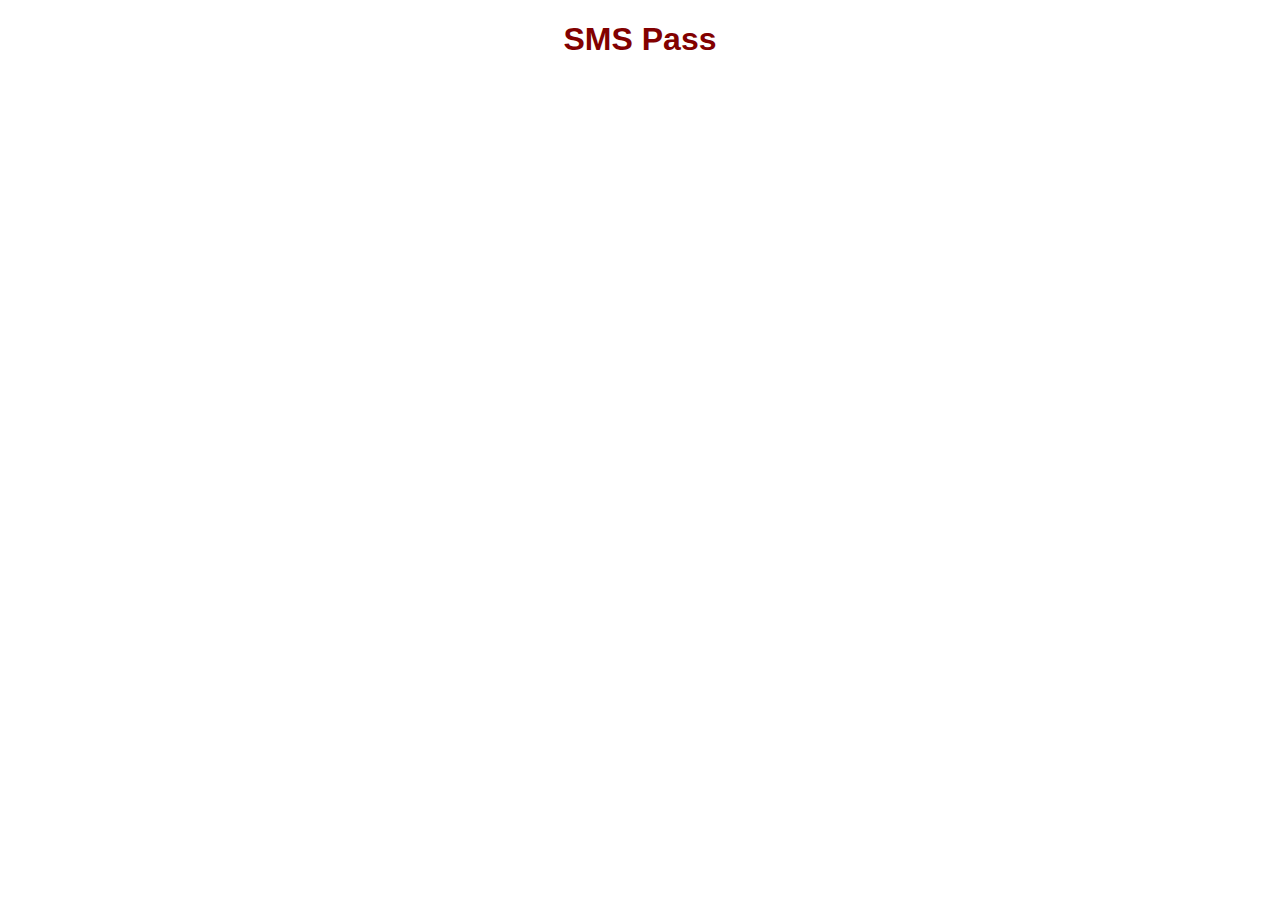
==== index.html @ 5fb03e9a "Add files via upload" ====
<!doctype html>

<html lang="ru">
	<head>
		<meta charset="utf-8">

			<title>SMS Pass</title>
			<meta name="description" content="SMS Pass">
				<meta name="author" content="ELBIUS">

					<style type="text/css">
					body {
					color: #820000;
					font-size:1em;
					font-family:sans-serif;
					text-align:justify;
					}
					
					.policy-date {
					text-align:right;
					font-style:italic;
					}
					
					h1 {
					font-size:2em;
					text-align:center;
					}
					
					p {
					text-indent:3em;					
					}
					
					ul {
					list-style-position:outside;
					padding-left:4em;
					list-style-type:square;
					margin-left:0em;
					margin-bottom:2em;
					border-width:1px;
					}
					
					li {
					margin-bottom:1em;
					}
					

					</style>

				</head>

				<body>
				
				<h1>SMS Pass</h1>
				</body>
			</html>
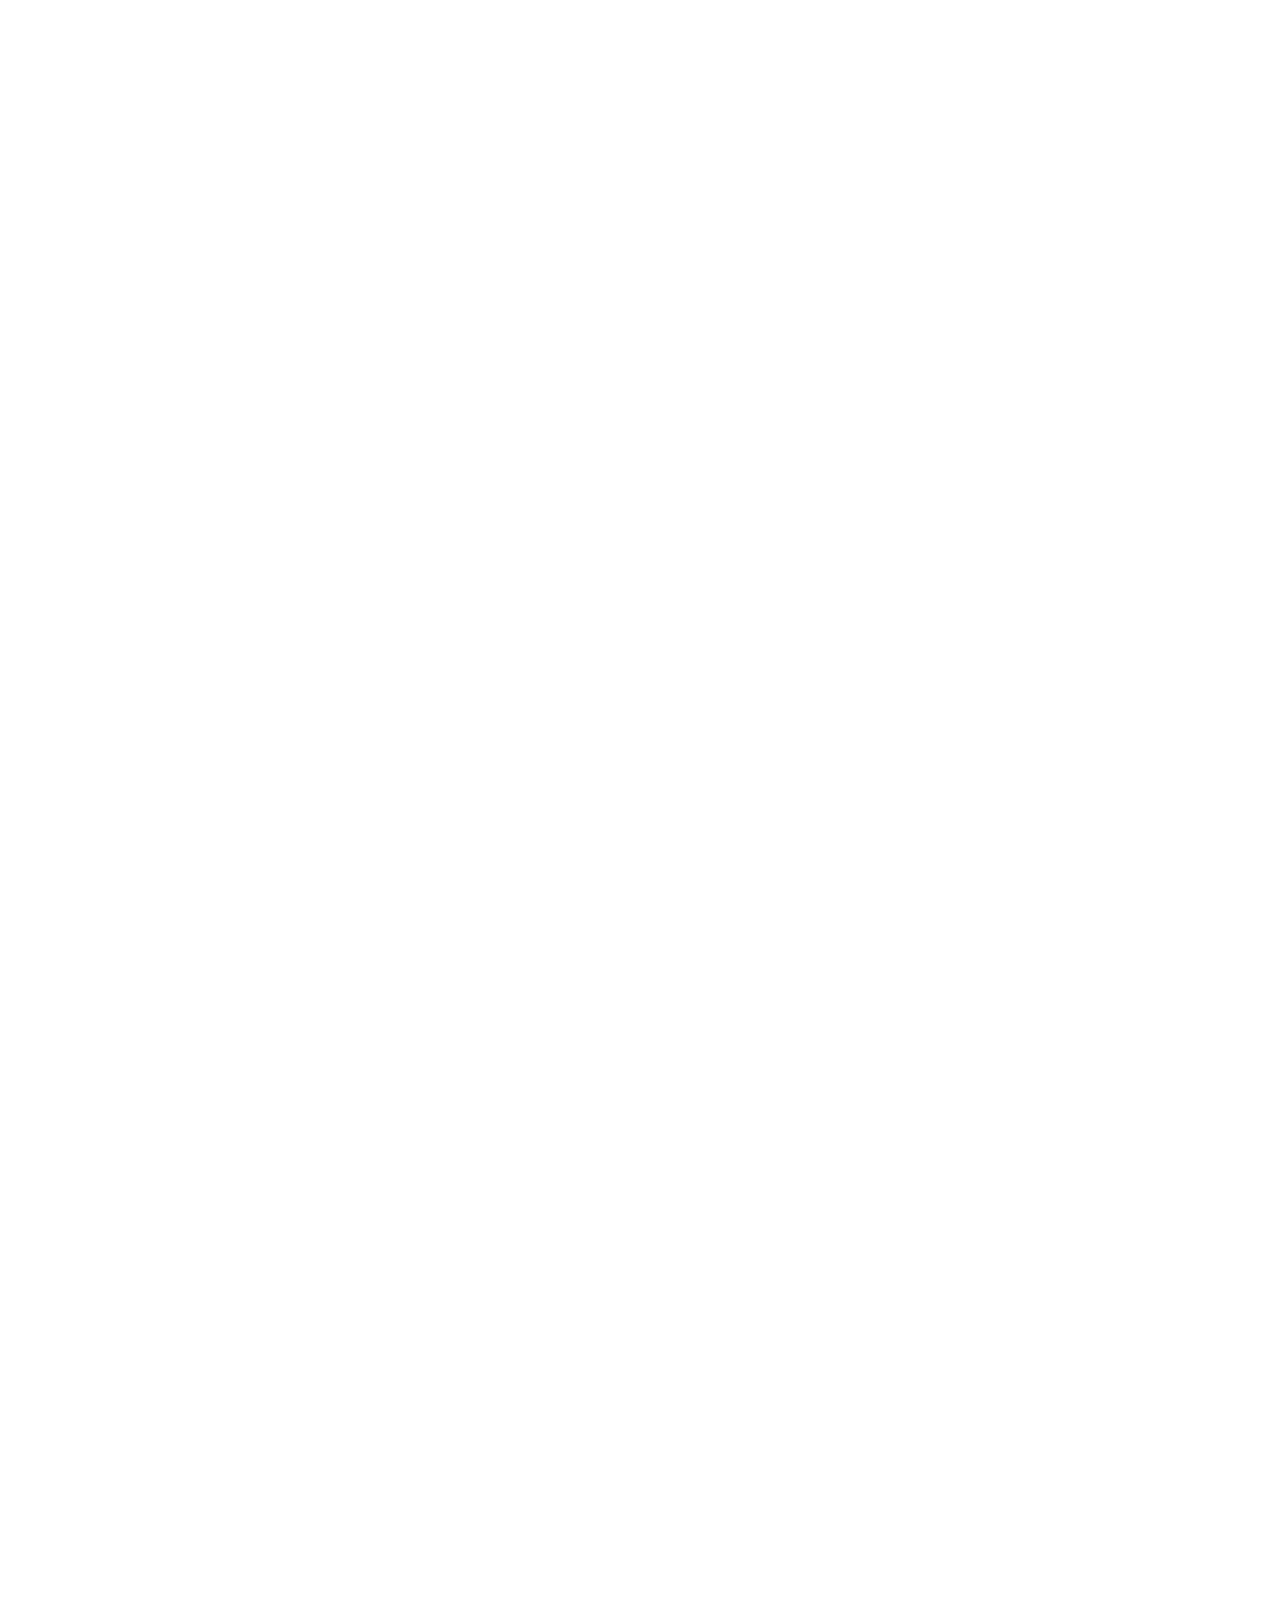
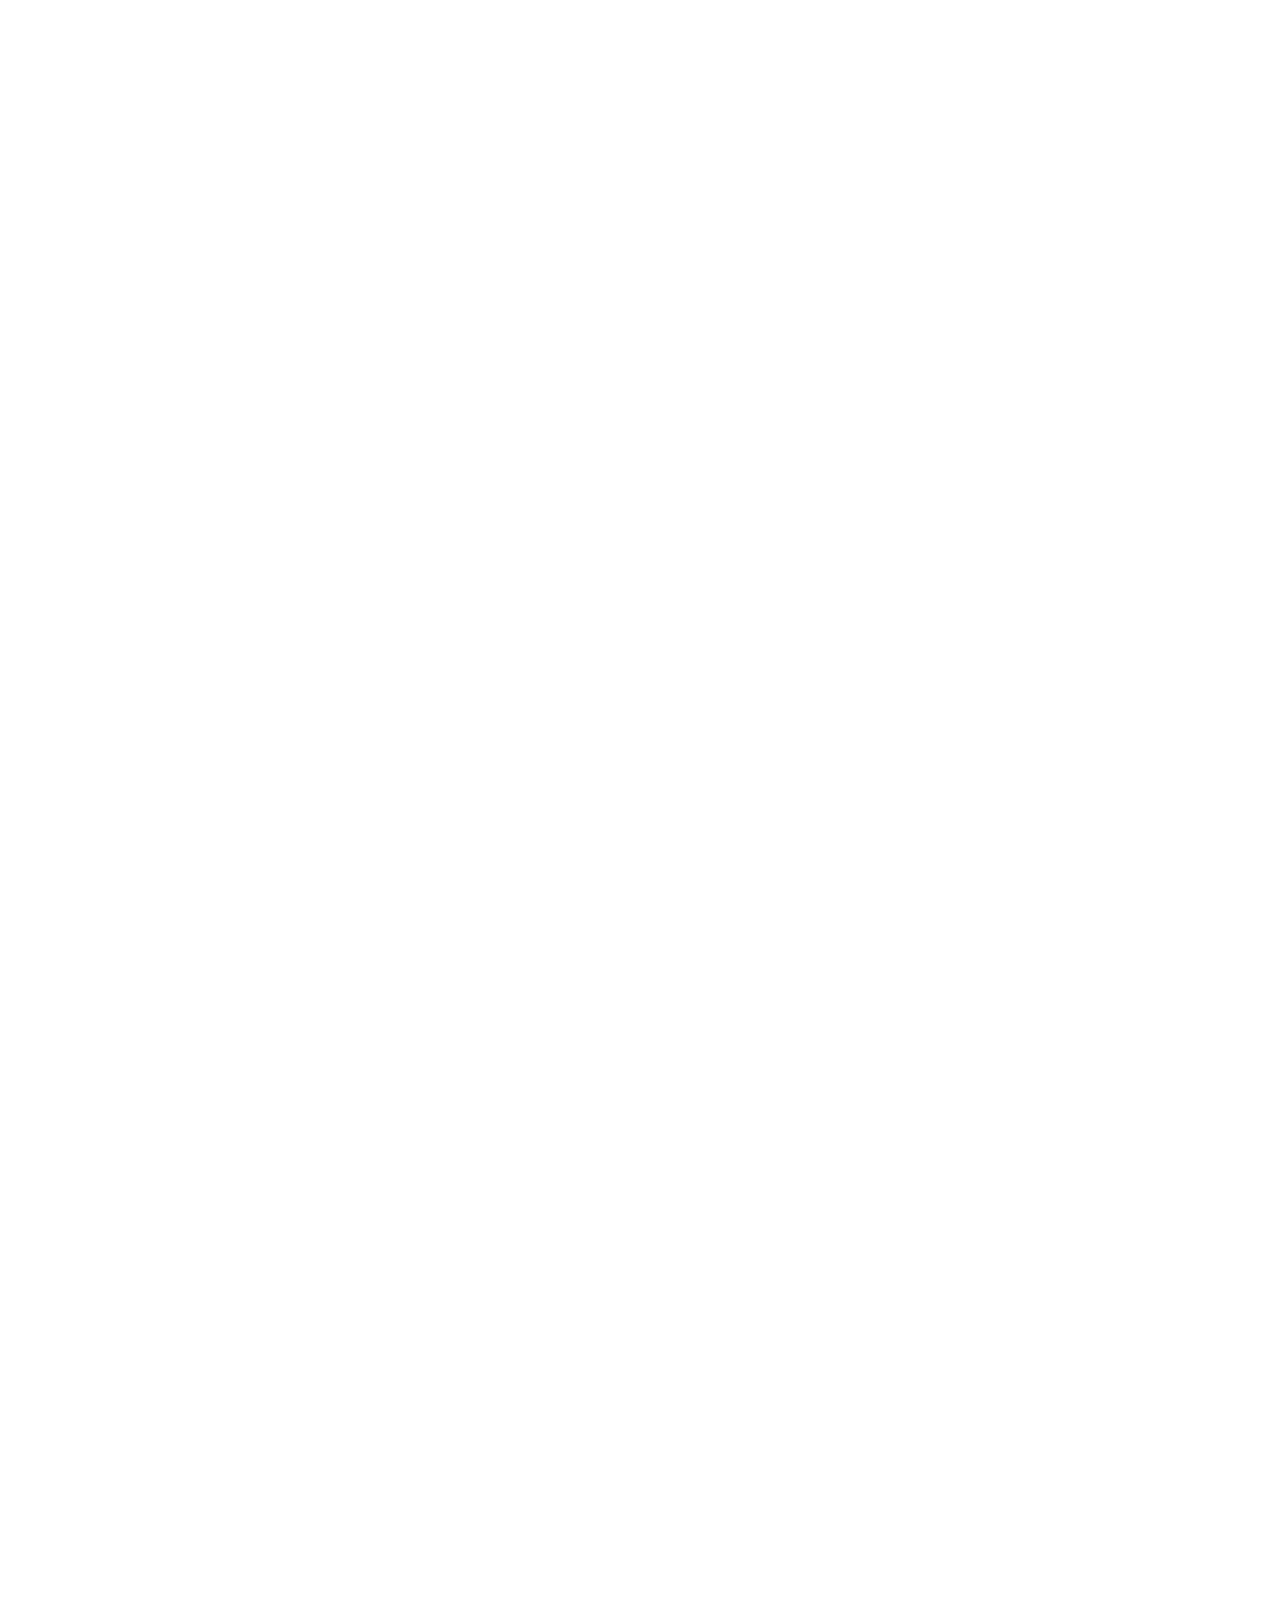
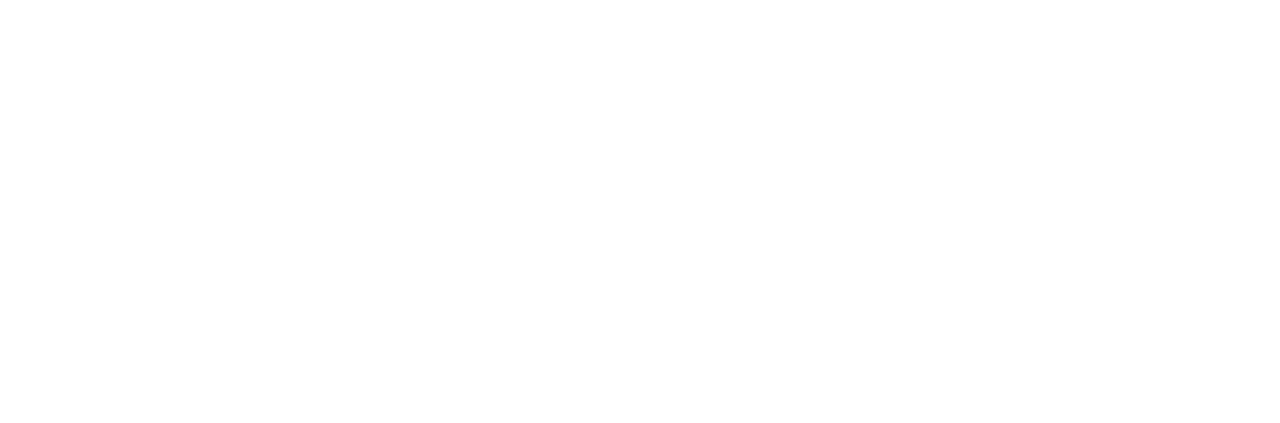
==== commit fa13b233: "Add files via upload" ====
--- a/index.html
+++ b/index.html
@@ -1,55 +1,7 @@
-<!doctype html>
-
-<html lang="ru">
-	<head>
-		<meta charset="utf-8">
-
-			<title>SMS Pass</title>
-			<meta name="description" content="SMS Pass">
-				<meta name="author" content="ELBIUS">
-
-					<style type="text/css">
-					body {
-					color: #820000;
-					font-size:1em;
-					font-family:sans-serif;
-					text-align:justify;
-					}
-					
-					.policy-date {
-					text-align:right;
-					font-style:italic;
-					}
-					
-					h1 {
-					font-size:2em;
-					text-align:center;
-					}
-					
-					p {
-					text-indent:3em;					
-					}
-					
-					ul {
-					list-style-position:outside;
-					padding-left:4em;
-					list-style-type:square;
-					margin-left:0em;
-					margin-bottom:2em;
-					border-width:1px;
-					}
-					
-					li {
-					margin-bottom:1em;
-					}
-					
-
-					</style>
-
-				</head>
-
-				<body>
-				
-				<h1>SMS Pass</h1>
-				</body>
-			</html>
+<!DOCTYPE html><html> <head><meta charset="utf-8" /><meta http-equiv="Content-Type" content="text/html; charset=utf-8" /><meta name="viewport" content="width=device-width, initial-scale=1.0" /> <!--metatextblock--><title>Цифровой пропуск по SMS</title><meta name="description" content="Приложение для оформления по SMS цифрового пропуска для перемещения по г. Москве" /><meta property="og:url" content="https://troikamos.ru/smspasshtml" /><meta property="og:title" content="Цифровой пропуск по SMS" /><meta property="og:description" content="Приложение для оформления по SMS цифрового пропуска для перемещения по г. Москве" /><meta property="og:type" content="website" /><meta property="og:image" content="images/tild3862-3234-4236-b065-306163306265__-__resize__504x__WebSite_Cover-compre.png" /> <link rel="canonical" href="https://troikamos.ru/smspasshtml"><!--/metatextblock--><meta property="fb:app_id" content="257953674358265" /><meta name="format-detection" content="telephone=no" /><meta http-equiv="x-dns-prefetch-control" content="on"><link rel="shortcut icon" href="images/tild3933-3966-4939-a534-353135316638__favicon.ico" type="image/x-icon" /><!-- Assets --><link rel="stylesheet" href="css/tilda-grid-3.0.min.css" type="text/css" media="all" /><link rel="stylesheet" href="css/tilda-blocks-2.12.css?t=1589666097" type="text/css" media="all" /><link rel="stylesheet" href="css/tilda-animation-1.0.min.css" type="text/css" media="all" /><link rel="stylesheet" href="css/tilda-slds-1.4.min.css" type="text/css" media="all" /><link rel="stylesheet" href="css/tilda-zoom-2.0.min.css" type="text/css" media="all" /><script src="js/jquery-1.10.2.min.js"></script><script src="js/tilda-scripts-2.8.min.js"></script><script src="js/tilda-blocks-2.7.js?t=1589666097"></script><script src="js/lazyload-1.3.min.js" charset="utf-8"></script><script src="js/tilda-animation-1.0.min.js" charset="utf-8"></script><script src="js/tilda-slds-1.4.min.js" charset="utf-8"></script><script src="js/hammer.min.js" charset="utf-8"></script><script src="js/tilda-zoom-2.0.min.js" charset="utf-8"></script><script type="text/javascript">window.dataLayer = window.dataLayer || [];</script><script type="text/javascript">if((/bot|google|yandex|baidu|bing|msn|duckduckbot|teoma|slurp|crawler|spider|robot|crawling|facebook/i.test(navigator.userAgent))===false && typeof(sessionStorage)!='undefined' && sessionStorage.getItem('visited')!=='y'){	var style=document.createElement('style');	style.type='text/css';	style.innerHTML='@media screen and (min-width: 980px) {.t-records {opacity: 0;}.t-records_animated {-webkit-transition: opacity ease-in-out .2s;-moz-transition: opacity ease-in-out .2s;-o-transition: opacity ease-in-out .2s;transition: opacity ease-in-out .2s;}.t-records.t-records_visible {opacity: 1;}}';	document.getElementsByTagName('head')[0].appendChild(style);	$(document).ready(function() { $('.t-records').addClass('t-records_animated'); setTimeout(function(){ $('.t-records').addClass('t-records_visible'); sessionStorage.setItem('visited','y'); },400);	});
+}</script></head><body class="t-body" style="margin:0;"><!--allrecords--><div id="allrecords" data-tilda-export="yes" class="t-records" data-hook="blocks-collection-content-node" data-tilda-project-id="1368020" data-tilda-page-id="11409507" data-tilda-page-alias="smspasshtml" data-tilda-formskey="cb2ba69f90b4422648097dfb57410d34" ><div id="rec192287788" class="r t-rec t-rec_pb_0" style="padding-bottom:0px; " data-animationappear="off" data-record-type="391" ><!-- T391 --><!-- cover --><div class="t-cover" id="recorddiv192287788" bgimgfield="img" style="height:100vh; background-image:url('images/tild3862-3234-4236-b065-306163306265__-__resize__20x__WebSite_Cover-compre.png');" ><div class="t-cover__carrier" id="coverCarry192287788" data-content-cover-id="192287788" data-content-cover-bg="images/tild3862-3234-4236-b065-306163306265__website_cover-compre.png" data-content-cover-height="100vh" data-content-cover-parallax="" style="height:100vh;background-attachment:scroll; "></div> <div class="t-cover__filter" style="height:100vh;background-image: -moz-linear-gradient(top, rgba(0,0,0,0.0), rgba(0,0,0,0.0));background-image: -webkit-linear-gradient(top, rgba(0,0,0,0.0), rgba(0,0,0,0.0));background-image: -o-linear-gradient(top, rgba(0,0,0,0.0), rgba(0,0,0,0.0));background-image: -ms-linear-gradient(top, rgba(0,0,0,0.0), rgba(0,0,0,0.0));background-image: linear-gradient(top, rgba(0,0,0,0.0), rgba(0,0,0,0.0));filter: progid:DXImageTransform.Microsoft.gradient(startColorStr='#fe000000', endColorstr='#fe000000');"></div><div class="t391"> <div class="t-container"> <div class="t391__firstcol t-col t-col_5 "> <div class="t-cover__wrapper t-valign_middle" style="height: 100vh;"> <div class="t391__textwrapper t-align_left" data-hook-content="covercontent"> <div class="t391__title t-title t-title_xs" style="color:#525252;font-size:62px;" field="title"><div style="color:#f5f5f6;" data-customstyle="yes">Цифровой&nbsp;пропуск по SMS<br /></div></div> <div class="t391__text t-descr t-descr_sm" style="color:#919191;font-size:22px;" field="text"><div style="color:#f5edeb;" data-customstyle="yes"><span style="font-weight: 400;">Приложение для оформление цифрового пропуска для передвижения по г. Москве с помощью SMS</span></div></div> <div class="t391__buttonwrapper"> <div class="t391__btn" style="margin-right: 10px;"> <a href="https://play.google.com/store/apps/details?id=ru.elbius.mospass" target="_blank"> <img class="t391__img" src="images/tild3433-6435-4363-a130-643134326561__google-play-badge_3.png" imgfield="img3" /> </a> </div> <div class="t391__btn"> <a href="https://clck.ru/NVpnL" target="_blank"> <img class="t391__img" src="images/tild3364-6362-4434-b431-633138663930__download_icon.svg" imgfield="img4" /> </a> </div> </div> </div> </div> </div> <div class="t391__secondcol t-col t-col_5 t-prefix_1"> <div class="t-cover__wrapper t-valign_middle" style="height: 100vh;"> </div> </div> </div></div> <!-- arrow --> <div class="t-cover__arrow"><div class="t-cover__arrow-wrapper t-cover__arrow-wrapper_animated"><div class="t-cover__arrow_mobile"><svg class="t-cover__arrow-svg" style="fill:#c9c9c9;" x="0px" y="0px" width="38.417px" height="18.592px" viewBox="0 0 38.417 18.592" style="enable-background:new 0 0 38.417 18.592;"><g><path d="M19.208,18.592c-0.241,0-0.483-0.087-0.673-0.261L0.327,1.74c-0.408-0.372-0.438-1.004-0.066-1.413c0.372-0.409,1.004-0.439,1.413-0.066L19.208,16.24L36.743,0.261c0.411-0.372,1.042-0.342,1.413,0.066c0.372,0.408,0.343,1.041-0.065,1.413L19.881,18.332C19.691,18.505,19.449,18.592,19.208,18.592z"/></g></svg></div></div></div> <!-- arrow --> </div> <script type="text/javascript">$(document).ready(function(){ t391_checkSize('192287788');
+});
+$(window).load(function(){ t391_checkSize('192287788');
+});
+$(window).resize(function() { t391_checkSize('192287788');
+});</script> </div><div id="rec192287789" class="r t-rec t-rec_pt_135 t-rec_pb_165" style="padding-top:135px;padding-bottom:165px;background-color:#f5f5f6; " data-record-type="255" data-bg-color="#f5f5f6"><!-- T225 --><div class="t225"> <div class="t-container t-align_center"> <div class="t-col t-col_8 t-prefix_2"> <div class="t225__descr t-descr t-descr_xxl" field="descr" style=""><div style="color:#878787;" data-customstyle="yes"><span style="font-weight: 500;"><span data-redactor-style="color: #a30000;" style="color: rgb(163, 0, 0);">«Цифровой пропуск по&nbsp;SMS»</span> </span><span style="color: rgb(221, 44, 0);">—&nbsp;приложение, которое позволяет сформировать и&nbsp;отправить SMS для оформления цифрового пропуска на&nbsp;перемещение по&nbsp;городу Москве.</span></div></div> </div> </div></div></div><div id="rec192287790" class="r t-rec t-rec_pt_150 t-rec_pb_150" style="padding-top:150px;padding-bottom:150px;background-color:#ff6434; " data-record-type="490" data-bg-color="#ff6434"><!-- t490 --><div class="t490"><div class="t-section__container t-container"><div class="t-col t-col_12"><div class="t-section__topwrapper t-align_center"><div class="t-section__title t-title t-title_xs" field="btitle"><div style="color:#a30000;" data-customstyle="yes">Преимущества</div></div><div class="t-section__descr t-descr t-descr_xl t-margin_auto" field="bdescr"><div style="color:#f5ebeb;" data-customstyle="yes"><span style="font-weight: 400;">Приложение «Цифровой пропуск по&nbsp;SMS» простое и&nbsp;удобное, вместе с&nbsp;тем позволяет облегчить жизнь пользователя при оформление цифрового пропуска с&nbsp;помощью SMS</span></div></div></div></div></div><div class="t-container"> <div class="t490__col t-col t-col_4 t-align_center t-item"> <img src="images/tild6139-6332-4334-a364-663964383235__noun_mobile_apps_211.svg" class="t490__img t-img" imgfield="li_img__1476968690512" /> <div class="t490__wrappercenter "> <div class="t-name t-name_xl" style="color:#a30000;" field="li_title__1476968690512">Бесплатное</div> <div class="t-descr t-descr_xs" style="color:#ffffff;" field="li_descr__1476968690512"><span style="font-weight: 400;">Приложение можно скачать бесплатно с Google Play или с этого сайта</span></div> </div> </div> <div class="t490__col t-col t-col_4 t-align_center t-item"> <img src="images/tild3938-6235-4531-a239-376430303165__noun_convenient_3202.svg" class="t490__img t-img" imgfield="li_img__1476968700508" /> <div class="t490__wrappercenter "> <div class="t-name t-name_xl" style="color:#a30000;" field="li_title__1476968700508">Удобное</div> <div class="t-descr t-descr_xs" style="color:#ffffff;" field="li_descr__1476968700508"><span style="font-weight: 400;">Не нужно запоминать формат SMS, которое нужно отправить на номер 7377. Приложение автоматические формирует и отправляет SMS на основе введенных Вами данных</span></div> </div> </div> <div class="t490__col t-col t-col_4 t-align_center t-item"> <img src="images/tild3132-6331-4661-a332-303362303563__noun_featured_294214.svg" class="t490__img t-img" imgfield="li_img__1476968722790" /> <div class="t490__wrappercenter "> <div class="t-name t-name_xl" style="color:#a30000;" field="li_title__1476968722790">Функциональное</div> <div class="t-descr t-descr_xs" style="color:#ffffff;" field="li_descr__1476968722790"><span style="font-weight: 400;">Полученный цифровой пропуск отображается в приложении в виде QR, что упрощает и повышает скорость проверки.</span></div> </div> </div> <div class="t-clear t490__separator" style=""></div> <div class="t490__col t-col t-col_4 t-align_center t-item"> <img src="images/tild6464-3866-4765-b463-613032323433__noun_History_2443811.svg" class="t490__img t-img" imgfield="li_img__1589662200839" /> <div class="t490__wrappercenter "> <div class="t-name t-name_xl" style="color:#a30000;" field="li_title__1589662200839">История пропусков</div> <div class="t-descr t-descr_xs" style="color:#ffffff;" field="li_descr__1589662200839"><span style="font-weight: 400;">Вы можете просматривать историю оформленных пропусков, копировать номер пропуска и отображать на экране смартфона QR-код пропуска.</span></div> </div> </div> <div class="t490__col t-col t-col_4 t-align_center t-item"> <img src="images/tild6261-6630-4938-a434-653233333531__noun_Check_3350386.svg" class="t490__img t-img" imgfield="li_img__1589662281501" /> <div class="t490__wrappercenter "> <div class="t-name t-name_xl" style="color:#a30000;" field="li_title__1589662281501">Проверка пропуска</div> <div class="t-descr t-descr_xs" style="color:#ffffff;" field="li_descr__1589662281501"><span style="font-weight: 400;">В соответствующем разделе приложения можно проверить, действителен ли пропуск</span></div> </div> </div> <div class="t490__col t-col t-col_4 t-align_center t-item"> <img src="images/tild3566-6436-4265-a131-353232316264__Troika_Icon.svg" class="t490__img t-img" imgfield="li_img__1589662106432" /> <div class="t490__wrappercenter "> <div class="t-name t-name_xl" style="color:#a30000;" field="li_title__1589662106432">Пополнение «Тройки»</div> <div class="t-descr t-descr_xs" style="color:#ffffff;" field="li_descr__1589662106432"><span style="font-weight: 400;">Прямо в&nbsp;приложении можно пополнить карту «Тройка» (если Ваш смартфон поддерживает NFC)</span></div> </div> </div></div></div></div><div id="rec192287792" class="r t-rec t-rec_pt_120 t-rec_pb_0" style="padding-top:120px;padding-bottom:0px;background-color:#a30000; " data-animationappear="off" data-record-type="43" data-bg-color="#a30000"><!-- T030 --><div class="t030"> <div class="t-container t-align_center"> <div class="t-col t-col_10 t-prefix_1"> <div class="t030__title t-title t-title_xxs" field="title" style=""><div style="font-size:30px;color:#d2d2d2;" data-customstyle="yes"> Скачайте прямо сейчас</div></div> <div class="t030__descr t-descr t-descr_md" field="descr" style=""><div style="color:#d2d2d2;" data-customstyle="yes"> Приложение бесплатно и доступно для Android-устройств из магазина приложений Google Play</div></div> </div> </div></div></div><div id="rec192287793" class="r t-rec t-rec_pt_60 t-rec_pb_120" style="padding-top:60px;padding-bottom:120px;background-color:#a30000; " data-animationappear="off" data-record-type="3" data-bg-color="#a30000"><!-- T107 --><div class="t107"> <div class="t-align_center" itemscope itemtype="http://schema.org/ImageObject"><meta itemprop="image" content="images/tild3736-3533-4162-b766-336331323133__google-play-badge_3.png"> <a href="https://itunes.apple.com/app/rni-films/id1017098672?ls=1&amp;mt=8" target=""><img src="images/tild3736-3533-4162-b766-336331323133__-__empty__google-play-badge_3.png" data-original="images/tild3736-3533-4162-b766-336331323133__google-play-badge_3.png" class="t107__widthauto t-img" imgfield="img" /></a> </div> </div></div><div id="rec192302377" class="r t-rec t-rec_pt_0 t-rec_pb_60" style="padding-top:0px;padding-bottom:60px;background-color:#850000; " data-animationappear="off" data-record-type="457" data-bg-color="#850000"><!-- T457 --><div class="t457"><div class="t-container"> <div class="t-col t-col_12"> <ul class="t457__ul"> </ul></div> <div class="t-col t-col_12"> <div class="t457__copyright" field="text" style="color: #ffffff;"><a href="https://smspass.elbius.ru/terms-of-use.html" style="">Правила использования</a>&nbsp;&nbsp;<span class="redactor-invisible-space">&nbsp;<span class="redactor-invisible-space">&nbsp;</span></span> <a href="http://smspass.elbius.ru/privacy-policy.html" style="">Политика конфиденциальности</a><br />&nbsp;<br />©&nbsp;2020 ООО&nbsp;«ЭЛБИУС»<br /></div></div> </div></div></div></div><!--/allrecords--><!-- Stat --> <script type="text/javascript">if (! window.mainTracker) { window.mainTracker = 'tilda'; }	(function (d, w, k, o, g) { var n=d.getElementsByTagName(o)[0],s=d.createElement(o),f=function(){n.parentNode.insertBefore(s,n);}; s.type = "text/javascript"; s.async = true; s.key = k; s.id = "tildastatscript"; s.src=g; if (w.opera=="[object Opera]") {d.addEventListener("DOMContentLoaded", f, false);} else { f(); } })(document, window, '0365436877baeb9e29acf233aeea5cf9','script','https://stat.tildacdn.com/js/tildastat-0.2.min.js');</script> </body></html>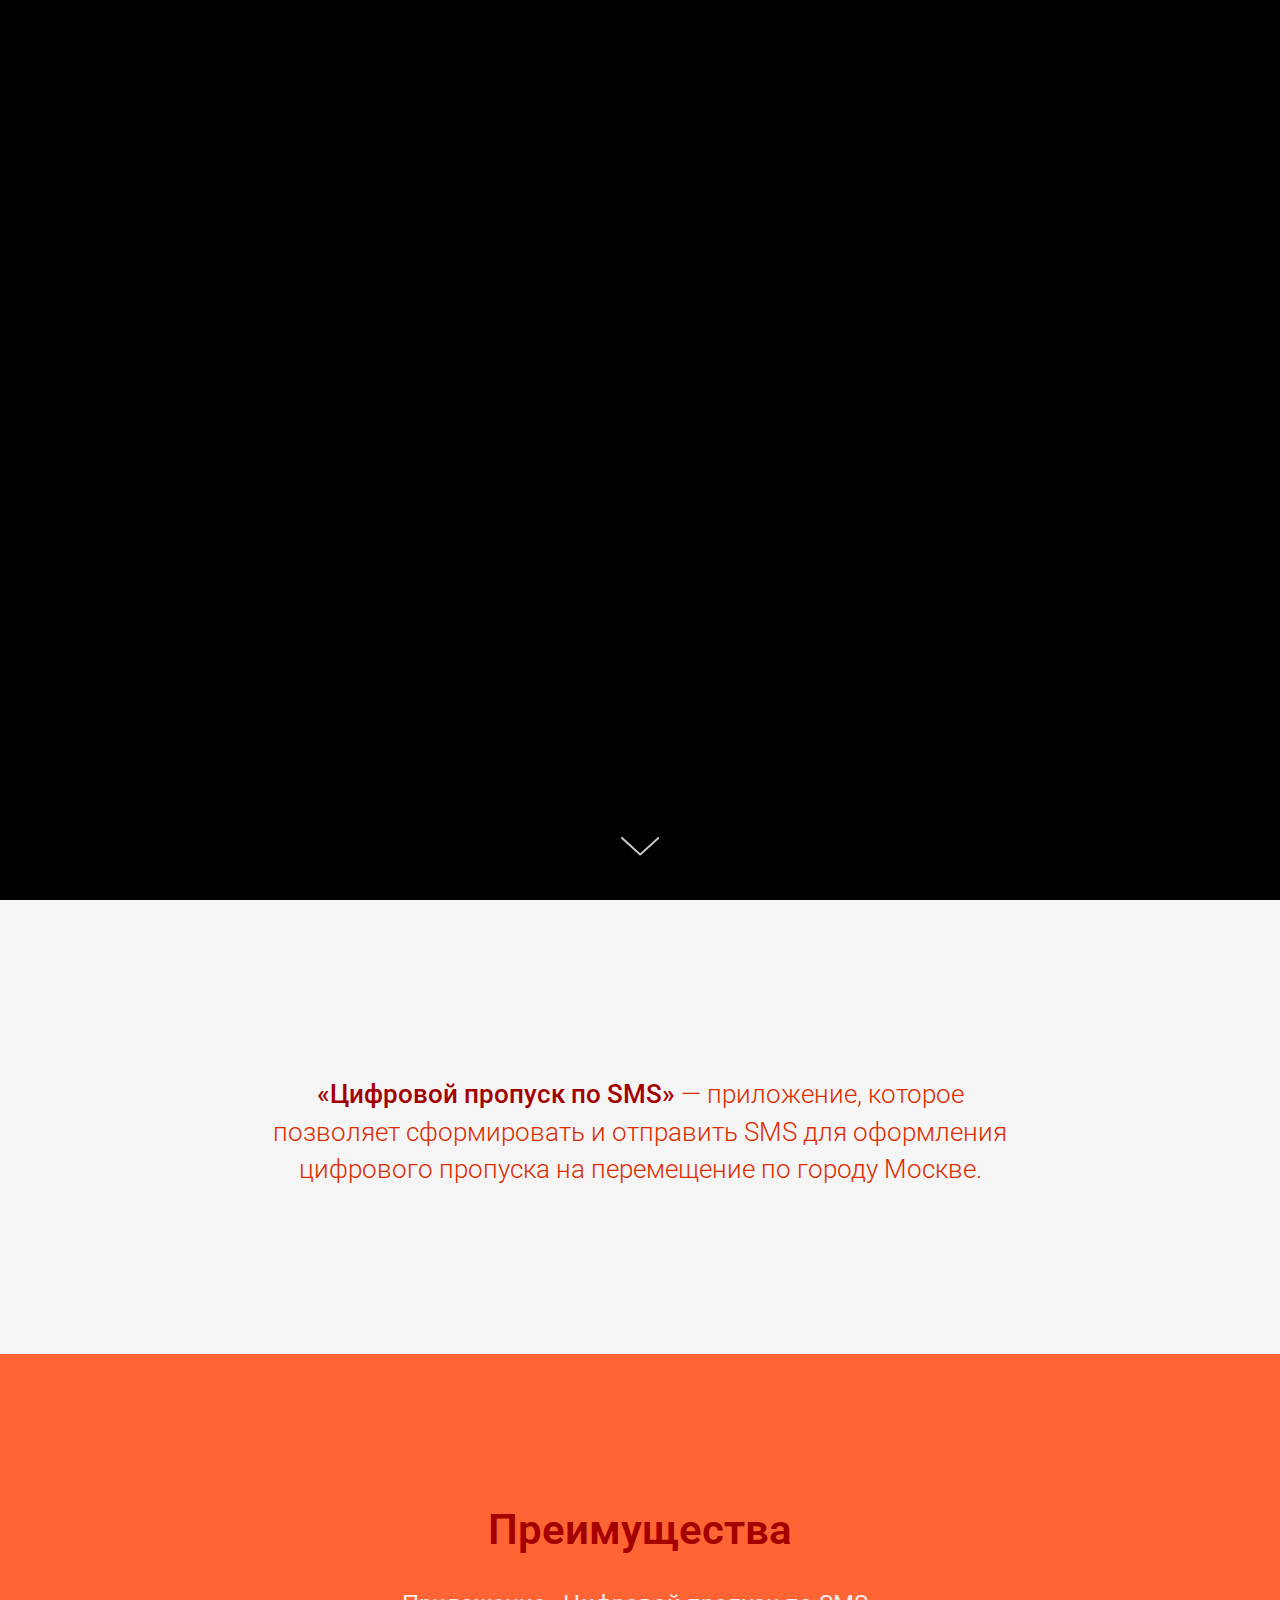
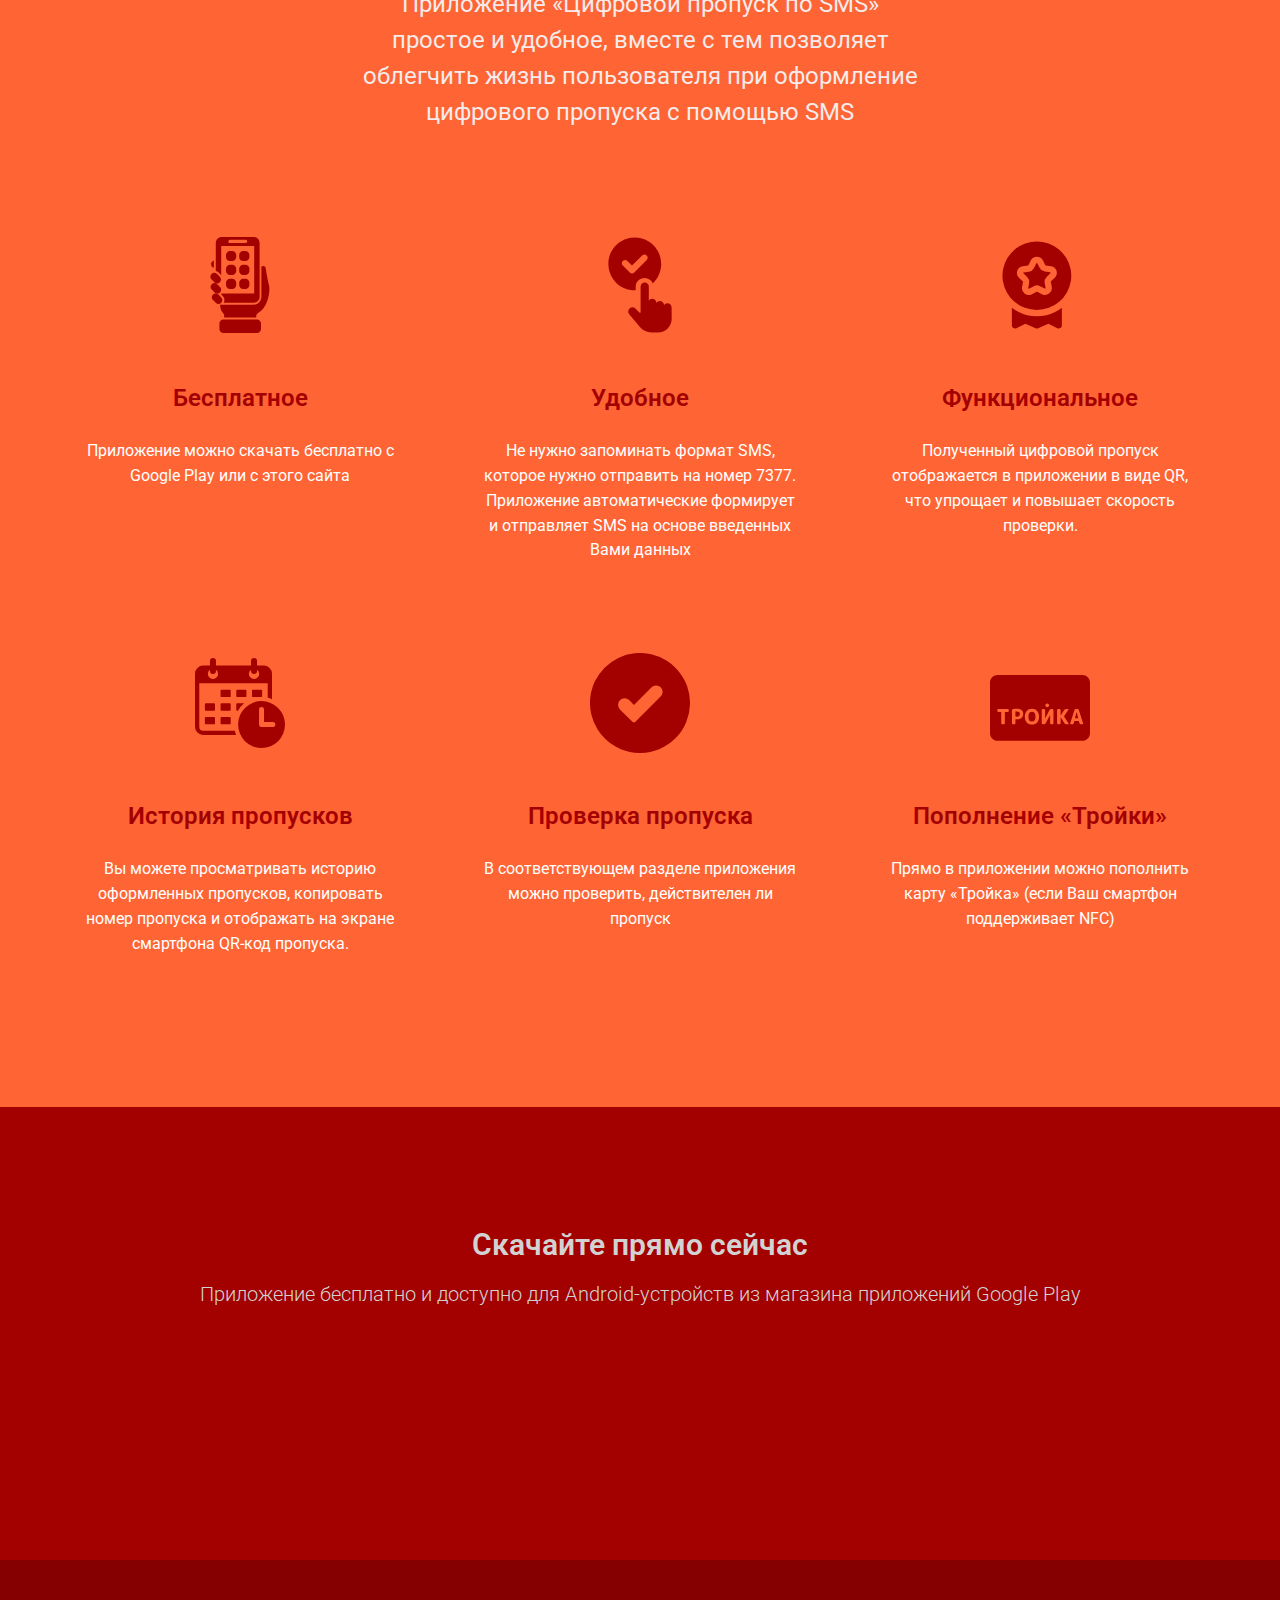
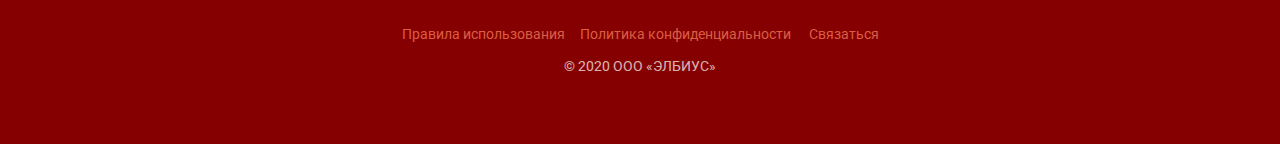
==== commit 52f46102: "Add files via upload" ====
--- a/index.html
+++ b/index.html
@@ -1,7 +1,7 @@
-<!DOCTYPE html><html> <head><meta charset="utf-8" /><meta http-equiv="Content-Type" content="text/html; charset=utf-8" /><meta name="viewport" content="width=device-width, initial-scale=1.0" /> <!--metatextblock--><title>Цифровой пропуск по SMS</title><meta name="description" content="Приложение для оформления по SMS цифрового пропуска для перемещения по г. Москве" /><meta property="og:url" content="https://troikamos.ru/smspasshtml" /><meta property="og:title" content="Цифровой пропуск по SMS" /><meta property="og:description" content="Приложение для оформления по SMS цифрового пропуска для перемещения по г. Москве" /><meta property="og:type" content="website" /><meta property="og:image" content="images/tild3862-3234-4236-b065-306163306265__-__resize__504x__WebSite_Cover-compre.png" /> <link rel="canonical" href="https://troikamos.ru/smspasshtml"><!--/metatextblock--><meta property="fb:app_id" content="257953674358265" /><meta name="format-detection" content="telephone=no" /><meta http-equiv="x-dns-prefetch-control" content="on"><link rel="shortcut icon" href="images/tild3933-3966-4939-a534-353135316638__favicon.ico" type="image/x-icon" /><!-- Assets --><link rel="stylesheet" href="css/tilda-grid-3.0.min.css" type="text/css" media="all" /><link rel="stylesheet" href="css/tilda-blocks-2.12.css?t=1589666097" type="text/css" media="all" /><link rel="stylesheet" href="css/tilda-animation-1.0.min.css" type="text/css" media="all" /><link rel="stylesheet" href="css/tilda-slds-1.4.min.css" type="text/css" media="all" /><link rel="stylesheet" href="css/tilda-zoom-2.0.min.css" type="text/css" media="all" /><script src="js/jquery-1.10.2.min.js"></script><script src="js/tilda-scripts-2.8.min.js"></script><script src="js/tilda-blocks-2.7.js?t=1589666097"></script><script src="js/lazyload-1.3.min.js" charset="utf-8"></script><script src="js/tilda-animation-1.0.min.js" charset="utf-8"></script><script src="js/tilda-slds-1.4.min.js" charset="utf-8"></script><script src="js/hammer.min.js" charset="utf-8"></script><script src="js/tilda-zoom-2.0.min.js" charset="utf-8"></script><script type="text/javascript">window.dataLayer = window.dataLayer || [];</script><script type="text/javascript">if((/bot|google|yandex|baidu|bing|msn|duckduckbot|teoma|slurp|crawler|spider|robot|crawling|facebook/i.test(navigator.userAgent))===false && typeof(sessionStorage)!='undefined' && sessionStorage.getItem('visited')!=='y'){	var style=document.createElement('style');	style.type='text/css';	style.innerHTML='@media screen and (min-width: 980px) {.t-records {opacity: 0;}.t-records_animated {-webkit-transition: opacity ease-in-out .2s;-moz-transition: opacity ease-in-out .2s;-o-transition: opacity ease-in-out .2s;transition: opacity ease-in-out .2s;}.t-records.t-records_visible {opacity: 1;}}';	document.getElementsByTagName('head')[0].appendChild(style);	$(document).ready(function() { $('.t-records').addClass('t-records_animated'); setTimeout(function(){ $('.t-records').addClass('t-records_visible'); sessionStorage.setItem('visited','y'); },400);	});
-}</script></head><body class="t-body" style="margin:0;"><!--allrecords--><div id="allrecords" data-tilda-export="yes" class="t-records" data-hook="blocks-collection-content-node" data-tilda-project-id="1368020" data-tilda-page-id="11409507" data-tilda-page-alias="smspasshtml" data-tilda-formskey="cb2ba69f90b4422648097dfb57410d34" ><div id="rec192287788" class="r t-rec t-rec_pb_0" style="padding-bottom:0px; " data-animationappear="off" data-record-type="391" ><!-- T391 --><!-- cover --><div class="t-cover" id="recorddiv192287788" bgimgfield="img" style="height:100vh; background-image:url('images/tild3862-3234-4236-b065-306163306265__-__resize__20x__WebSite_Cover-compre.png');" ><div class="t-cover__carrier" id="coverCarry192287788" data-content-cover-id="192287788" data-content-cover-bg="images/tild3862-3234-4236-b065-306163306265__website_cover-compre.png" data-content-cover-height="100vh" data-content-cover-parallax="" style="height:100vh;background-attachment:scroll; "></div> <div class="t-cover__filter" style="height:100vh;background-image: -moz-linear-gradient(top, rgba(0,0,0,0.0), rgba(0,0,0,0.0));background-image: -webkit-linear-gradient(top, rgba(0,0,0,0.0), rgba(0,0,0,0.0));background-image: -o-linear-gradient(top, rgba(0,0,0,0.0), rgba(0,0,0,0.0));background-image: -ms-linear-gradient(top, rgba(0,0,0,0.0), rgba(0,0,0,0.0));background-image: linear-gradient(top, rgba(0,0,0,0.0), rgba(0,0,0,0.0));filter: progid:DXImageTransform.Microsoft.gradient(startColorStr='#fe000000', endColorstr='#fe000000');"></div><div class="t391"> <div class="t-container"> <div class="t391__firstcol t-col t-col_5 "> <div class="t-cover__wrapper t-valign_middle" style="height: 100vh;"> <div class="t391__textwrapper t-align_left" data-hook-content="covercontent"> <div class="t391__title t-title t-title_xs" style="color:#525252;font-size:62px;" field="title"><div style="color:#f5f5f6;" data-customstyle="yes">Цифровой&nbsp;пропуск по SMS<br /></div></div> <div class="t391__text t-descr t-descr_sm" style="color:#919191;font-size:22px;" field="text"><div style="color:#f5edeb;" data-customstyle="yes"><span style="font-weight: 400;">Приложение для оформление цифрового пропуска для передвижения по г. Москве с помощью SMS</span></div></div> <div class="t391__buttonwrapper"> <div class="t391__btn" style="margin-right: 10px;"> <a href="https://play.google.com/store/apps/details?id=ru.elbius.mospass" target="_blank"> <img class="t391__img" src="images/tild3433-6435-4363-a130-643134326561__google-play-badge_3.png" imgfield="img3" /> </a> </div> <div class="t391__btn"> <a href="https://clck.ru/NVpnL" target="_blank"> <img class="t391__img" src="images/tild3364-6362-4434-b431-633138663930__download_icon.svg" imgfield="img4" /> </a> </div> </div> </div> </div> </div> <div class="t391__secondcol t-col t-col_5 t-prefix_1"> <div class="t-cover__wrapper t-valign_middle" style="height: 100vh;"> </div> </div> </div></div> <!-- arrow --> <div class="t-cover__arrow"><div class="t-cover__arrow-wrapper t-cover__arrow-wrapper_animated"><div class="t-cover__arrow_mobile"><svg class="t-cover__arrow-svg" style="fill:#c9c9c9;" x="0px" y="0px" width="38.417px" height="18.592px" viewBox="0 0 38.417 18.592" style="enable-background:new 0 0 38.417 18.592;"><g><path d="M19.208,18.592c-0.241,0-0.483-0.087-0.673-0.261L0.327,1.74c-0.408-0.372-0.438-1.004-0.066-1.413c0.372-0.409,1.004-0.439,1.413-0.066L19.208,16.24L36.743,0.261c0.411-0.372,1.042-0.342,1.413,0.066c0.372,0.408,0.343,1.041-0.065,1.413L19.881,18.332C19.691,18.505,19.449,18.592,19.208,18.592z"/></g></svg></div></div></div> <!-- arrow --> </div> <script type="text/javascript">$(document).ready(function(){ t391_checkSize('192287788');
+<!DOCTYPE html><html> <head><meta charset="utf-8" /><meta http-equiv="Content-Type" content="text/html; charset=utf-8" /><meta name="viewport" content="width=device-width, initial-scale=1.0" /> <!--metatextblock--><title>Цифровой пропуск по SMS</title><meta name="description" content="Приложение для оформления по SMS цифрового пропуска для перемещения по г. Москве" /><meta property="og:url" content="https://troikamos.ru/smspasshtml" /><meta property="og:title" content="Цифровой пропуск по SMS" /><meta property="og:description" content="Приложение для оформления по SMS цифрового пропуска для перемещения по г. Москве" /><meta property="og:type" content="website" /><meta property="og:image" content="images/tild3239-3039-4335-b265-353931303337__-__resize__504x__WebSite_Cover-compre.png" /> <link rel="canonical" href="https://troikamos.ru/smspasshtml"><!--/metatextblock--><meta property="fb:app_id" content="257953674358265" /><meta name="format-detection" content="telephone=no" /><meta http-equiv="x-dns-prefetch-control" content="on"><link rel="shortcut icon" href="images/tild3933-3966-4939-a534-353135316638__favicon.ico" type="image/x-icon" /><!-- Assets --><link rel="stylesheet" href="css/tilda-grid-3.0.min.css" type="text/css" media="all" /><link rel="stylesheet" href="css/tilda-blocks-2.12.css?t=1589705008" type="text/css" media="all" /><link rel="stylesheet" href="css/tilda-animation-1.0.min.css" type="text/css" media="all" /><link rel="stylesheet" href="css/tilda-slds-1.4.min.css" type="text/css" media="all" /><link rel="stylesheet" href="css/tilda-zoom-2.0.min.css" type="text/css" media="all" /><script src="js/jquery-1.10.2.min.js"></script><script src="js/tilda-scripts-2.8.min.js"></script><script src="js/tilda-blocks-2.7.js?t=1589705008"></script><script src="js/lazyload-1.3.min.js" charset="utf-8"></script><script src="js/tilda-animation-1.0.min.js" charset="utf-8"></script><script src="js/tilda-slds-1.4.min.js" charset="utf-8"></script><script src="js/hammer.min.js" charset="utf-8"></script><script src="js/tilda-zoom-2.0.min.js" charset="utf-8"></script><script type="text/javascript">window.dataLayer = window.dataLayer || [];</script><script type="text/javascript">if((/bot|google|yandex|baidu|bing|msn|duckduckbot|teoma|slurp|crawler|spider|robot|crawling|facebook/i.test(navigator.userAgent))===false && typeof(sessionStorage)!='undefined' && sessionStorage.getItem('visited')!=='y'){	var style=document.createElement('style');	style.type='text/css';	style.innerHTML='@media screen and (min-width: 980px) {.t-records {opacity: 0;}.t-records_animated {-webkit-transition: opacity ease-in-out .2s;-moz-transition: opacity ease-in-out .2s;-o-transition: opacity ease-in-out .2s;transition: opacity ease-in-out .2s;}.t-records.t-records_visible {opacity: 1;}}';	document.getElementsByTagName('head')[0].appendChild(style);	$(document).ready(function() { $('.t-records').addClass('t-records_animated'); setTimeout(function(){ $('.t-records').addClass('t-records_visible'); sessionStorage.setItem('visited','y'); },400);	});
+}</script></head><body class="t-body" style="margin:0;"><!--allrecords--><div id="allrecords" data-tilda-export="yes" class="t-records" data-hook="blocks-collection-content-node" data-tilda-project-id="1368020" data-tilda-page-id="11409507" data-tilda-page-alias="smspasshtml" data-tilda-formskey="cb2ba69f90b4422648097dfb57410d34" ><div id="rec192287788" class="r t-rec t-rec_pb_0" style="padding-bottom:0px; " data-animationappear="off" data-record-type="391" ><!-- T391 --><!-- cover --><div class="t-cover" id="recorddiv192287788" bgimgfield="img" style="height:100vh; background-image:url('images/tild3239-3039-4335-b265-353931303337__-__resize__20x__WebSite_Cover-compre.png');" ><div class="t-cover__carrier" id="coverCarry192287788" data-content-cover-id="192287788" data-content-cover-bg="images/tild3239-3039-4335-b265-353931303337__website_cover-compre.png" data-content-cover-height="100vh" data-content-cover-parallax="" style="height:100vh;background-attachment:scroll; "></div> <div class="t-cover__filter" style="height:100vh;background-image: -moz-linear-gradient(top, rgba(0,0,0,0.0), rgba(0,0,0,0.0));background-image: -webkit-linear-gradient(top, rgba(0,0,0,0.0), rgba(0,0,0,0.0));background-image: -o-linear-gradient(top, rgba(0,0,0,0.0), rgba(0,0,0,0.0));background-image: -ms-linear-gradient(top, rgba(0,0,0,0.0), rgba(0,0,0,0.0));background-image: linear-gradient(top, rgba(0,0,0,0.0), rgba(0,0,0,0.0));filter: progid:DXImageTransform.Microsoft.gradient(startColorStr='#fe000000', endColorstr='#fe000000');"></div><div class="t391"> <div class="t-container"> <div class="t391__firstcol t-col t-col_5 "> <div class="t-cover__wrapper t-valign_middle" style="height: 100vh;"> <div class="t391__textwrapper t-align_left" data-hook-content="covercontent"> <div class="t391__title t-title t-title_xs t-animate" data-animate-style="fadeinright" data-animate-group="yes" data-animate-order="1" style="color:#525252;font-size:62px;" field="title"><div style="color:#f5f5f6;" data-customstyle="yes">Цифровой&nbsp;пропуск <span style="color: rgb(242, 217, 149);">по SMS</span><br /></div></div> <div class="t391__text t-descr t-descr_sm t-animate" data-animate-style="fadeindown" data-animate-group="yes" data-animate-order="2" data-animate-delay="0.2" style="color:#919191;font-size:22px;" field="text"><div style="color:#f5edeb;" data-customstyle="yes"><span style="font-weight: 400;">Приложение для оформления с помощью SMS <br />цифрового пропуска для передвижения по г. Москве </span></div></div> <div class="t391__buttonwrapper"> <div class="t391__btn t-animate" data-animate-style="zoomin" data-animate-group="yes" data-animate-order="3" data-animate-delay="0.3" style="margin-right: 10px;"> <a href="https://play.google.com/store/apps/details?id=ru.elbius.mospass" target="_blank"> <img class="t391__img" src="images/tild3433-6435-4363-a130-643134326561__google-play-badge_3.png" imgfield="img3" /> </a> </div> <div class="t391__btn t-animate" data-animate-style="zoomin" data-animate-group="yes" data-animate-order="4" data-animate-delay="0.2"> <a href="https://clck.ru/NVpnL" target="_blank"> <img class="t391__img" src="images/tild3364-6362-4434-b431-633138663930__download_icon.svg" imgfield="img4" /> </a> </div> </div> </div> </div> </div> <div class="t391__secondcol t-col t-col_5 t-prefix_1"> <div class="t-cover__wrapper t-valign_middle" style="height: 100vh;"> </div> </div> </div></div> <!-- arrow --> <div class="t-cover__arrow"><div class="t-cover__arrow-wrapper t-cover__arrow-wrapper_animated"><div class="t-cover__arrow_mobile"><svg class="t-cover__arrow-svg" style="fill:#c9c9c9;" x="0px" y="0px" width="38.417px" height="18.592px" viewBox="0 0 38.417 18.592" style="enable-background:new 0 0 38.417 18.592;"><g><path d="M19.208,18.592c-0.241,0-0.483-0.087-0.673-0.261L0.327,1.74c-0.408-0.372-0.438-1.004-0.066-1.413c0.372-0.409,1.004-0.439,1.413-0.066L19.208,16.24L36.743,0.261c0.411-0.372,1.042-0.342,1.413,0.066c0.372,0.408,0.343,1.041-0.065,1.413L19.881,18.332C19.691,18.505,19.449,18.592,19.208,18.592z"/></g></svg></div></div></div> <!-- arrow --> </div> <script type="text/javascript">$(document).ready(function(){ t391_checkSize('192287788');
 });
 $(window).load(function(){ t391_checkSize('192287788');
 });
 $(window).resize(function() { t391_checkSize('192287788');
-});</script> </div><div id="rec192287789" class="r t-rec t-rec_pt_135 t-rec_pb_165" style="padding-top:135px;padding-bottom:165px;background-color:#f5f5f6; " data-record-type="255" data-bg-color="#f5f5f6"><!-- T225 --><div class="t225"> <div class="t-container t-align_center"> <div class="t-col t-col_8 t-prefix_2"> <div class="t225__descr t-descr t-descr_xxl" field="descr" style=""><div style="color:#878787;" data-customstyle="yes"><span style="font-weight: 500;"><span data-redactor-style="color: #a30000;" style="color: rgb(163, 0, 0);">«Цифровой пропуск по&nbsp;SMS»</span> </span><span style="color: rgb(221, 44, 0);">—&nbsp;приложение, которое позволяет сформировать и&nbsp;отправить SMS для оформления цифрового пропуска на&nbsp;перемещение по&nbsp;городу Москве.</span></div></div> </div> </div></div></div><div id="rec192287790" class="r t-rec t-rec_pt_150 t-rec_pb_150" style="padding-top:150px;padding-bottom:150px;background-color:#ff6434; " data-record-type="490" data-bg-color="#ff6434"><!-- t490 --><div class="t490"><div class="t-section__container t-container"><div class="t-col t-col_12"><div class="t-section__topwrapper t-align_center"><div class="t-section__title t-title t-title_xs" field="btitle"><div style="color:#a30000;" data-customstyle="yes">Преимущества</div></div><div class="t-section__descr t-descr t-descr_xl t-margin_auto" field="bdescr"><div style="color:#f5ebeb;" data-customstyle="yes"><span style="font-weight: 400;">Приложение «Цифровой пропуск по&nbsp;SMS» простое и&nbsp;удобное, вместе с&nbsp;тем позволяет облегчить жизнь пользователя при оформление цифрового пропуска с&nbsp;помощью SMS</span></div></div></div></div></div><div class="t-container"> <div class="t490__col t-col t-col_4 t-align_center t-item"> <img src="images/tild6139-6332-4334-a364-663964383235__noun_mobile_apps_211.svg" class="t490__img t-img" imgfield="li_img__1476968690512" /> <div class="t490__wrappercenter "> <div class="t-name t-name_xl" style="color:#a30000;" field="li_title__1476968690512">Бесплатное</div> <div class="t-descr t-descr_xs" style="color:#ffffff;" field="li_descr__1476968690512"><span style="font-weight: 400;">Приложение можно скачать бесплатно с Google Play или с этого сайта</span></div> </div> </div> <div class="t490__col t-col t-col_4 t-align_center t-item"> <img src="images/tild3938-6235-4531-a239-376430303165__noun_convenient_3202.svg" class="t490__img t-img" imgfield="li_img__1476968700508" /> <div class="t490__wrappercenter "> <div class="t-name t-name_xl" style="color:#a30000;" field="li_title__1476968700508">Удобное</div> <div class="t-descr t-descr_xs" style="color:#ffffff;" field="li_descr__1476968700508"><span style="font-weight: 400;">Не нужно запоминать формат SMS, которое нужно отправить на номер 7377. Приложение автоматические формирует и отправляет SMS на основе введенных Вами данных</span></div> </div> </div> <div class="t490__col t-col t-col_4 t-align_center t-item"> <img src="images/tild3132-6331-4661-a332-303362303563__noun_featured_294214.svg" class="t490__img t-img" imgfield="li_img__1476968722790" /> <div class="t490__wrappercenter "> <div class="t-name t-name_xl" style="color:#a30000;" field="li_title__1476968722790">Функциональное</div> <div class="t-descr t-descr_xs" style="color:#ffffff;" field="li_descr__1476968722790"><span style="font-weight: 400;">Полученный цифровой пропуск отображается в приложении в виде QR, что упрощает и повышает скорость проверки.</span></div> </div> </div> <div class="t-clear t490__separator" style=""></div> <div class="t490__col t-col t-col_4 t-align_center t-item"> <img src="images/tild6464-3866-4765-b463-613032323433__noun_History_2443811.svg" class="t490__img t-img" imgfield="li_img__1589662200839" /> <div class="t490__wrappercenter "> <div class="t-name t-name_xl" style="color:#a30000;" field="li_title__1589662200839">История пропусков</div> <div class="t-descr t-descr_xs" style="color:#ffffff;" field="li_descr__1589662200839"><span style="font-weight: 400;">Вы можете просматривать историю оформленных пропусков, копировать номер пропуска и отображать на экране смартфона QR-код пропуска.</span></div> </div> </div> <div class="t490__col t-col t-col_4 t-align_center t-item"> <img src="images/tild6261-6630-4938-a434-653233333531__noun_Check_3350386.svg" class="t490__img t-img" imgfield="li_img__1589662281501" /> <div class="t490__wrappercenter "> <div class="t-name t-name_xl" style="color:#a30000;" field="li_title__1589662281501">Проверка пропуска</div> <div class="t-descr t-descr_xs" style="color:#ffffff;" field="li_descr__1589662281501"><span style="font-weight: 400;">В соответствующем разделе приложения можно проверить, действителен ли пропуск</span></div> </div> </div> <div class="t490__col t-col t-col_4 t-align_center t-item"> <img src="images/tild3566-6436-4265-a131-353232316264__Troika_Icon.svg" class="t490__img t-img" imgfield="li_img__1589662106432" /> <div class="t490__wrappercenter "> <div class="t-name t-name_xl" style="color:#a30000;" field="li_title__1589662106432">Пополнение «Тройки»</div> <div class="t-descr t-descr_xs" style="color:#ffffff;" field="li_descr__1589662106432"><span style="font-weight: 400;">Прямо в&nbsp;приложении можно пополнить карту «Тройка» (если Ваш смартфон поддерживает NFC)</span></div> </div> </div></div></div></div><div id="rec192287792" class="r t-rec t-rec_pt_120 t-rec_pb_0" style="padding-top:120px;padding-bottom:0px;background-color:#a30000; " data-animationappear="off" data-record-type="43" data-bg-color="#a30000"><!-- T030 --><div class="t030"> <div class="t-container t-align_center"> <div class="t-col t-col_10 t-prefix_1"> <div class="t030__title t-title t-title_xxs" field="title" style=""><div style="font-size:30px;color:#d2d2d2;" data-customstyle="yes"> Скачайте прямо сейчас</div></div> <div class="t030__descr t-descr t-descr_md" field="descr" style=""><div style="color:#d2d2d2;" data-customstyle="yes"> Приложение бесплатно и доступно для Android-устройств из магазина приложений Google Play</div></div> </div> </div></div></div><div id="rec192287793" class="r t-rec t-rec_pt_60 t-rec_pb_120" style="padding-top:60px;padding-bottom:120px;background-color:#a30000; " data-animationappear="off" data-record-type="3" data-bg-color="#a30000"><!-- T107 --><div class="t107"> <div class="t-align_center" itemscope itemtype="http://schema.org/ImageObject"><meta itemprop="image" content="images/tild3736-3533-4162-b766-336331323133__google-play-badge_3.png"> <a href="https://itunes.apple.com/app/rni-films/id1017098672?ls=1&amp;mt=8" target=""><img src="images/tild3736-3533-4162-b766-336331323133__-__empty__google-play-badge_3.png" data-original="images/tild3736-3533-4162-b766-336331323133__google-play-badge_3.png" class="t107__widthauto t-img" imgfield="img" /></a> </div> </div></div><div id="rec192302377" class="r t-rec t-rec_pt_0 t-rec_pb_60" style="padding-top:0px;padding-bottom:60px;background-color:#850000; " data-animationappear="off" data-record-type="457" data-bg-color="#850000"><!-- T457 --><div class="t457"><div class="t-container"> <div class="t-col t-col_12"> <ul class="t457__ul"> </ul></div> <div class="t-col t-col_12"> <div class="t457__copyright" field="text" style="color: #ffffff;"><a href="https://smspass.elbius.ru/terms-of-use.html" style="">Правила использования</a>&nbsp;&nbsp;<span class="redactor-invisible-space">&nbsp;<span class="redactor-invisible-space">&nbsp;</span></span> <a href="http://smspass.elbius.ru/privacy-policy.html" style="">Политика конфиденциальности</a><br />&nbsp;<br />©&nbsp;2020 ООО&nbsp;«ЭЛБИУС»<br /></div></div> </div></div></div></div><!--/allrecords--><!-- Stat --> <script type="text/javascript">if (! window.mainTracker) { window.mainTracker = 'tilda'; }	(function (d, w, k, o, g) { var n=d.getElementsByTagName(o)[0],s=d.createElement(o),f=function(){n.parentNode.insertBefore(s,n);}; s.type = "text/javascript"; s.async = true; s.key = k; s.id = "tildastatscript"; s.src=g; if (w.opera=="[object Opera]") {d.addEventListener("DOMContentLoaded", f, false);} else { f(); } })(document, window, '0365436877baeb9e29acf233aeea5cf9','script','https://stat.tildacdn.com/js/tildastat-0.2.min.js');</script> </body></html>+});</script> </div><div id="rec192287789" class="r t-rec t-rec_pt_135 t-rec_pb_165" style="padding-top:135px;padding-bottom:165px;background-color:#f5f5f6; " data-record-type="255" data-bg-color="#f5f5f6"><!-- T225 --><div class="t225"> <div class="t-container t-align_center"> <div class="t-col t-col_8 t-prefix_2"> <div class="t225__descr t-descr t-descr_xxl" field="descr" style=""><div style="color:#878787;" data-customstyle="yes"><span style="font-weight: 500;"><span data-redactor-style="color: #a30000;" style="color: rgb(163, 0, 0);">«Цифровой пропуск по&nbsp;SMS»</span> </span><span style="color: rgb(221, 44, 0);">—&nbsp;приложение, которое позволяет сформировать и&nbsp;отправить SMS для оформления цифрового пропуска на&nbsp;перемещение по&nbsp;городу Москве.</span></div></div> </div> </div></div></div><div id="rec192287790" class="r t-rec t-rec_pt_150 t-rec_pb_150" style="padding-top:150px;padding-bottom:150px;background-color:#ff6434; " data-record-type="490" data-bg-color="#ff6434"><!-- t490 --><div class="t490"><div class="t-section__container t-container"><div class="t-col t-col_12"><div class="t-section__topwrapper t-align_center"><div class="t-section__title t-title t-title_xs" field="btitle"><div style="color:#a30000;" data-customstyle="yes">Преимущества</div></div><div class="t-section__descr t-descr t-descr_xl t-margin_auto" field="bdescr"><div style="color:#f5ebeb;" data-customstyle="yes"><span style="font-weight: 400;">Приложение «Цифровой пропуск по&nbsp;SMS» простое и&nbsp;удобное, вместе с&nbsp;тем позволяет облегчить жизнь пользователя при оформление цифрового пропуска с&nbsp;помощью SMS</span></div></div></div></div></div><div class="t-container"> <div class="t490__col t-col t-col_4 t-align_center t-item"> <img src="images/tild6139-6332-4334-a364-663964383235__noun_mobile_apps_211.svg" class="t490__img t-img" imgfield="li_img__1476968690512" /> <div class="t490__wrappercenter "> <div class="t-name t-name_xl" style="color:#a30000;" field="li_title__1476968690512">Бесплатное</div> <div class="t-descr t-descr_xs" style="color:#ffffff;" field="li_descr__1476968690512"><span style="font-weight: 400;">Приложение можно скачать бесплатно с Google Play или с этого сайта</span></div> </div> </div> <div class="t490__col t-col t-col_4 t-align_center t-item"> <img src="images/tild3938-6235-4531-a239-376430303165__noun_convenient_3202.svg" class="t490__img t-img" imgfield="li_img__1476968700508" /> <div class="t490__wrappercenter "> <div class="t-name t-name_xl" style="color:#a30000;" field="li_title__1476968700508">Удобное</div> <div class="t-descr t-descr_xs" style="color:#ffffff;" field="li_descr__1476968700508"><span style="font-weight: 400;">Не нужно запоминать формат SMS, которое нужно отправить на номер 7377. Приложение автоматические формирует и отправляет SMS на основе введенных Вами данных</span></div> </div> </div> <div class="t490__col t-col t-col_4 t-align_center t-item"> <img src="images/tild3132-6331-4661-a332-303362303563__noun_featured_294214.svg" class="t490__img t-img" imgfield="li_img__1476968722790" /> <div class="t490__wrappercenter "> <div class="t-name t-name_xl" style="color:#a30000;" field="li_title__1476968722790">Функциональное</div> <div class="t-descr t-descr_xs" style="color:#ffffff;" field="li_descr__1476968722790"><span style="font-weight: 400;">Полученный цифровой пропуск отображается в приложении в виде QR, что упрощает и повышает скорость проверки.</span></div> </div> </div> <div class="t-clear t490__separator" style=""></div> <div class="t490__col t-col t-col_4 t-align_center t-item"> <img src="images/tild6464-3866-4765-b463-613032323433__noun_History_2443811.svg" class="t490__img t-img" imgfield="li_img__1589662200839" /> <div class="t490__wrappercenter "> <div class="t-name t-name_xl" style="color:#a30000;" field="li_title__1589662200839">История пропусков</div> <div class="t-descr t-descr_xs" style="color:#ffffff;" field="li_descr__1589662200839"><span style="font-weight: 400;">Вы можете просматривать историю оформленных пропусков, копировать номер пропуска и отображать на экране смартфона QR-код пропуска.</span></div> </div> </div> <div class="t490__col t-col t-col_4 t-align_center t-item"> <img src="images/tild6261-6630-4938-a434-653233333531__noun_Check_3350386.svg" class="t490__img t-img" imgfield="li_img__1589662281501" /> <div class="t490__wrappercenter "> <div class="t-name t-name_xl" style="color:#a30000;" field="li_title__1589662281501">Проверка пропуска</div> <div class="t-descr t-descr_xs" style="color:#ffffff;" field="li_descr__1589662281501"><span style="font-weight: 400;">В соответствующем разделе приложения можно проверить, действителен ли пропуск</span></div> </div> </div> <div class="t490__col t-col t-col_4 t-align_center t-item"> <img src="images/tild3566-6436-4265-a131-353232316264__Troika_Icon.svg" class="t490__img t-img" imgfield="li_img__1589662106432" /> <div class="t490__wrappercenter "> <div class="t-name t-name_xl" style="color:#a30000;" field="li_title__1589662106432">Пополнение «Тройки»</div> <div class="t-descr t-descr_xs" style="color:#ffffff;" field="li_descr__1589662106432"><span style="font-weight: 400;">Прямо в&nbsp;приложении можно пополнить карту «Тройка» (если Ваш смартфон поддерживает NFC)</span></div> </div> </div></div></div></div><div id="rec192287792" class="r t-rec t-rec_pt_120 t-rec_pb_0" style="padding-top:120px;padding-bottom:0px;background-color:#a30000; " data-animationappear="off" data-record-type="43" data-bg-color="#a30000"><!-- T030 --><div class="t030"> <div class="t-container t-align_center"> <div class="t-col t-col_10 t-prefix_1"> <div class="t030__title t-title t-title_xxs" field="title" style=""><div style="font-size:30px;color:#d2d2d2;" data-customstyle="yes"> Скачайте прямо сейчас</div></div> <div class="t030__descr t-descr t-descr_md" field="descr" style=""><div style="color:#d2d2d2;" data-customstyle="yes"> Приложение бесплатно и доступно для Android-устройств из магазина приложений Google Play</div></div> </div> </div></div></div><div id="rec192287793" class="r t-rec t-rec_pt_60 t-rec_pb_120" style="padding-top:60px;padding-bottom:120px;background-color:#a30000; " data-animationappear="off" data-record-type="3" data-bg-color="#a30000"><!-- T107 --><div class="t107"> <div class="t-align_center" itemscope itemtype="http://schema.org/ImageObject"><meta itemprop="image" content="images/tild3736-3533-4162-b766-336331323133__google-play-badge_3.png"> <a href="https://play.google.com/store/apps/details?id=ru.elbius.mospass" target="_blank"><img src="images/tild3736-3533-4162-b766-336331323133__-__empty__google-play-badge_3.png" data-original="images/tild3736-3533-4162-b766-336331323133__google-play-badge_3.png" class="t107__widthauto t-img" imgfield="img" /></a> </div> </div></div><div id="rec192302377" class="r t-rec t-rec_pt_0 t-rec_pb_60" style="padding-top:0px;padding-bottom:60px;background-color:#850000; " data-animationappear="off" data-record-type="457" data-bg-color="#850000"><!-- T457 --><div class="t457"><div class="t-container"> <div class="t-col t-col_12"> <ul class="t457__ul"> </ul></div> <div class="t-col t-col_12"> <div class="t457__copyright" field="text" style="color: #ffffff;"><a href="https://smspass.elbius.ru/terms-of-use.html" style="">Правила использования</a>&nbsp;&nbsp;<span class="redactor-invisible-space">&nbsp;<span class="redactor-invisible-space" data-redactor-class="redactor-invisible-space">&nbsp;</span></span> <a href="http://smspass.elbius.ru/privacy-policy.html" style="">Политика конфиденциальности</a> &nbsp;&nbsp;&nbsp;<span>&nbsp;</span> <a href="mailto:mailto:smspass@elbius.ru" style="">Связаться</a><br />&nbsp;<br />©&nbsp;2020 ООО&nbsp;«ЭЛБИУС»<br /></div></div> </div></div></div></div><!--/allrecords--><!-- Stat --> <script type="text/javascript">if (! window.mainTracker) { window.mainTracker = 'tilda'; }	(function (d, w, k, o, g) { var n=d.getElementsByTagName(o)[0],s=d.createElement(o),f=function(){n.parentNode.insertBefore(s,n);}; s.type = "text/javascript"; s.async = true; s.key = k; s.id = "tildastatscript"; s.src=g; if (w.opera=="[object Opera]") {d.addEventListener("DOMContentLoaded", f, false);} else { f(); } })(document, window, '0365436877baeb9e29acf233aeea5cf9','script','https://stat.tildacdn.com/js/tildastat-0.2.min.js');</script> </body></html>--- a/css/tilda-grid-3.0.min.css
+++ b/css/tilda-grid-3.0.min.css
@@ -0,0 +1 @@
+.t-clear,.t-container:after,.t-container_100:after,.t-container_10:after,.t-container_8:after{clear:both}*,:after,:before{-webkit-box-sizing:content-box;-moz-box-sizing:content-box;box-sizing:content-box}a,b,blockquote,center,code,div,h1,h2,h3,h4,h5,h6,i,img,p,pre,span,table,td,th,tr,u,video{margin:0;padding:0;border:0}.t-row{margin:0}.t-container,.t-container_10,.t-container_8{margin-left:auto;margin-right:auto;padding:0;width:100%}.t-container{max-width:1200px}.t-container.flexx,.t-container_flex{display:-webkit-box;display:-moz-box;display:-ms-flexbox;display:-webkit-flex;display:flex}.t-container_100{width:100%;padding:0}.t-container_10{max-width:1000px}.t-container_8{max-width:800px}.t-container:after,.t-container:before,.t-container_100:after,.t-container_100:before,.t-container_10:after,.t-container_10:before,.t-container_8:after,.t-container_8:before{display:table;content:" "}.t-col{display:inline;float:left;margin-left:20px;margin-right:20px;width:100%}.t-col.flexx,.t-col_flex{align-items:stretch;height:inherit;margin-top:auto;margin-bottom:auto}.t-col_1{max-width:60px}.t-col_2{max-width:160px}.t-col_3{max-width:260px}.t-col_4{max-width:360px}.t-col_5{max-width:460px}.t-col_6{max-width:560px}.t-col_7{max-width:660px}.t-col_8{max-width:760px}.t-col_9{max-width:860px}.t-col_10{max-width:960px}.t-col_11{max-width:1060px}.t-col_12{max-width:1160px}.t-col_100{max-width:100vw}.t-prefix_1{padding-left:100px}.t-prefix_2{padding-left:200px}.t-prefix_3{padding-left:300px}.t-prefix_4{padding-left:400px}.t-prefix_5{padding-left:500px}.t-prefix_6{padding-left:600px}.t-prefix_7{padding-left:700px}.t-prefix_8{padding-left:800px}.t-prefix_9{padding-left:900px}.t-prefix_10{padding-left:1000px}.t-prefix_11{padding-left:1100px}.t-prefix_12{padding-left:1200px}.t-width{width:100%}.t-width_1{max-width:60px}.t-width_2{max-width:160px}.t-width_3{max-width:260px}.t-width_4{max-width:360px}.t-width_5{max-width:460px}.t-width_6{max-width:560px}.t-width_7{max-width:660px}.t-width_8{max-width:760px}.t-width_9{max-width:860px}.t-width_10{max-width:960px}.t-width_11{max-width:1060px}.t-width_12{max-width:1160px}.t-width_100{max-width:100%}.t-cell{display:table-cell;vertical-align:middle;height:100%;margin-left:0;margin-right:0}.t-cell_25{width:25vw}.t-cell_33{width:33.3333333vw}.t-cell_50{width:50vw}.t-cell_100{width:100vw}@media screen and (max-width:1200px){.t-container{max-width:960px;padding:0}.t-container_10{max-width:780px}.t-container_8{max-width:640px}.t-col{display:inline;float:left;margin-left:10px;margin-right:10px;width:100%}.t-col_1{max-width:60px}.t-col_2{max-width:140px}.t-col_3{max-width:220px}.t-col_4{max-width:300px}.t-col_5{max-width:380px}.t-col_6{max-width:460px}.t-col_7{max-width:540px}.t-col_8{max-width:620px}.t-col_9{max-width:700px}.t-col_10{max-width:780px}.t-col_11{max-width:860px}.t-col_12{max-width:940px}.t-prefix_1{padding-left:80px}.t-prefix_2{padding-left:160px}.t-prefix_3{padding-left:240px}.t-prefix_4{padding-left:320px}.t-prefix_5{padding-left:400px}.t-prefix_6{padding-left:480px}.t-prefix_7{padding-left:560px}.t-prefix_8{padding-left:640px}.t-prefix_9{padding-left:720px}.t-prefix_10{padding-left:800px}.t-prefix_11{padding-left:880px}.t-prefix_12{padding-left:960px}.t-width_1{max-width:60px}.t-width_2{max-width:140px}.t-width_3{max-width:220px}.t-width_4{max-width:300px}.t-width_5{max-width:380px}.t-width_6{max-width:460px}.t-width_7{max-width:540px}.t-width_8{max-width:620px}.t-width_9{max-width:700px}.t-width_10{max-width:780px}.t-width_11{max-width:860px}.t-width_12{max-width:940px}.t-width_100{max-width:100%}}@media screen and (max-width:960px){.t-col,.t-container.flexx,.t-container_flex{display:block}.t-container{max-width:640px}.t-col,.t-col_1,.t-col_10,.t-col_11,.t-col_12,.t-col_2,.t-col_3,.t-col_4,.t-col_5,.t-col_6,.t-col_7,.t-col_8,.t-col_9{width:100%;max-width:100%}.t-col{float:none;padding-left:20px;padding-right:20px;margin:0;box-sizing:border-box}.t-prefix_1,.t-prefix_10,.t-prefix_11,.t-prefix_12,.t-prefix_2,.t-prefix_3,.t-prefix_4,.t-prefix_5,.t-prefix_6,.t-prefix_7,.t-prefix_8,.t-prefix_9{padding-left:none}}--- a/css/tilda-blocks-2.12.css
+++ b/css/tilda-blocks-2.12.css
@@ -0,0 +1 @@
+@import url(https://fonts.googleapis.com/css?family=Roboto:300,400,500,600,700&subset=latin,cyrillic);.t-body{margin:0}#allrecords{-webkit-font-smoothing:antialiased;background-color:none}#allrecords a{color:#ff8562;text-decoration:none}#allrecords a[href^=tel]{color:inherit;text-decoration:none}#allrecords ol{padding-left:22px}#allrecords ul{padding-left:20px}#allrecords b,#allrecords strong{font-weight:700}@media print{body,html{min-width:1200px;max-width:1200px;padding:0;margin:0 auto;border:none}}.t-text{font-family:'Roboto',Arial,sans-serif;font-weight:300;color:#000}.t-text_xs{font-size:15px;line-height:1.55}.t-text_sm{font-size:18px;line-height:1.55}.t-text_md{font-size:20px;line-height:1.55}.t-text_lg{font-size:22px;line-height:1.55}.t-text_weight_plus{font-weight:400}.t-text-impact{font-family:'Roboto',Arial,sans-serif;font-weight:300;color:#000}.t-text-impact_xs{font-size:26px;line-height:1.5}.t-text-impact_sm{font-size:32px;line-height:1.35}.t-text-impact_md{font-size:38px;line-height:1.35}.t-text-impact_lg{font-size:42px;line-height:1.23}.t-name{font-family:'Roboto',Arial,sans-serif;font-weight:600;color:#000}.t-name_xs{font-size:16px;line-height:1.35}.t-name_sm{font-size:18px;line-height:1.35}.t-name_md{font-size:20px;line-height:1.35}.t-name_lg{font-size:22px;line-height:1.35}.t-name_xl{font-size:24px;line-height:1.35}.t-heading{font-family:'Roboto',Arial,sans-serif;font-weight:600;color:#000}.t-heading_xs{font-size:26px;line-height:1.23}.t-heading_sm{font-size:28px;line-height:1.17}.t-heading_md{font-size:30px;line-height:1.17}.t-heading_lg{font-size:32px;line-height:1.17}.t-title{font-family:'Roboto',Arial,sans-serif;font-weight:600;color:#000}.t-title_xxs{font-size:36px;line-height:1.23}.t-title_xs{font-size:42px;line-height:1.23}.t-title_sm{font-size:48px;line-height:1.23}.t-title_md{font-size:52px;line-height:1.23}.t-title_lg{font-size:64px;line-height:1.23}.t-title_xl{font-size:72px;line-height:1.17}.t-title_xxl{font-size:82px;line-height:1.17}.t-descr{font-family:'Roboto',Arial,sans-serif;font-weight:300;color:#000}.t-descr_xxs{font-size:14px;line-height:1.55}.t-descr_xs{font-size:16px;line-height:1.55}.t-descr_sm{font-size:18px;line-height:1.55}.t-descr_md{font-size:20px;line-height:1.55}.t-descr_lg{font-size:22px;line-height:1.55}.t-descr_xl{font-size:24px;line-height:1.5}.t-descr_xxl{font-size:26px;line-height:1.45}.t-descr_xxxl{font-size:30px;line-height:1.45;letter-spacing:.45}.t-uptitle{font-family:'Roboto',Arial,sans-serif;font-weight:600;color:#000;letter-spacing:2.5px}.t-uptitle_xs{font-size:12px}.t-uptitle_sm{font-size:14px}.t-uptitle_md{font-size:16px}.t-uptitle_lg{font-size:18px}.t-uptitle_xl{font-size:20px;letter-spacing:2px}.t-uptitle_xxl{font-size:22px;letter-spacing:2px}.t-uptitle_xxxl{font-size:24px;letter-spacing:2px}@media screen and (max-width:1200px){.t-text_xs{font-size:14px}.t-text_sm{font-size:16px}.t-text_md{font-size:18px}.t-text_lg{font-size:20px}.t-text-impact_md{font-size:30px}.t-descr_xxs{font-size:12px}.t-descr_xs{font-size:14px}.t-descr_sm{font-size:16px}.t-descr_md{font-size:18px}.t-descr_lg{font-size:20px}.t-descr_xl{font-size:22px}.t-descr_xxl{font-size:22px}.t-descr_xxxl{font-size:26px}.t-uptitle_md{font-size:14px}.t-uptitle_lg{font-size:16px}.t-uptitle_xl{font-size:18px}.t-uptitle_xxl{font-size:20px}.t-uptitle_xxxl{font-size:22px}.t-title_xxs{font-size:32px}.t-title_xs{font-size:38px}.t-title_sm{font-size:44px}.t-title_md{font-size:48px}.t-title_lg{font-size:60px}.t-title_xl{font-size:68px}.t-title_xxl{font-size:78px}.t-name_xs{font-size:14px}.t-name_sm{font-size:16px}.t-name_md{font-size:18px}.t-name_lg{font-size:20px}.t-name_xl{font-size:22px}.t-heading_xs{font-size:24px}.t-heading_sm{font-size:26px}.t-heading_md{font-size:28px}.t-heading_lg{font-size:30px}}@media screen and (max-width:640px){.t-text_xs{font-size:12px;line-height:1.45}.t-text_sm{font-size:14px;line-height:1.45}.t-text_md{font-size:16px;line-height:1.45}.t-text_lg{font-size:18px;line-height:1.45}.t-text-impact_sm{font-size:22px}.t-text-impact_md{font-size:26px}.t-text-impact_lg{font-size:28px}.t-descr_xs{font-size:12px;line-height:1.45}.t-descr_sm{font-size:14px;line-height:1.45}.t-descr_md{font-size:16px;line-height:1.45}.t-descr_lg{font-size:18px;line-height:1.45}.t-descr_xl{font-size:20px;line-height:1.4}.t-descr_xxl{font-size:20px}.t-descr_xxxl{font-size:22px}.t-uptitle_xs{font-size:10px}.t-uptitle_sm{font-size:10px}.t-uptitle_md{font-size:12px}.t-uptitle_lg{font-size:14px}.t-uptitle_xl{font-size:16px}.t-uptitle_xxl{font-size:18px}.t-uptitle_xxxl{font-size:20px}.t-title_xxs{font-size:28px}.t-title_xs{font-size:30px}.t-title_sm{font-size:30px}.t-title_md{font-size:30px}.t-title_lg{font-size:30px}.t-title_xl{font-size:32px}.t-title_xxl{font-size:36px}.t-name_xs{font-size:12px}.t-name_sm{font-size:14px}.t-name_md{font-size:16px}.t-name_lg{font-size:18px}.t-name_xl{font-size:20px}.t-heading_xs{font-size:22px}.t-heading_sm{font-size:24px}.t-heading_md{font-size:24px}.t-heading_lg{font-size:26px}}@media screen and (max-width:480px){.t-title_xl{font-size:30px}.t-title_xxl{font-size:30px}}.t-records{-webkit-font_smoothing:antialiased;background-color:none}.t-records a{color:#ff8562;text-decoration:none}.t-records a[href^=tel]{color:inherit;text-decoration:none}.t-records ol{padding-left:22px;margin-top:0;margin-bottom:10px}.t-records ul{padding-left:20px;margin-top:0;margin-bottom:10px}.t-cover{height:700px;width:100%;-webkit-background-size:cover;-moz-background-size:cover;-o-background-size:cover;background-size:cover;background-color:#000;background-repeat:no-repeat;background-position:center center;text-align:center;vertical-align:middle;position:relative;background-attachment:fixed;overflow:hidden}.t-cover__carrier{height:700px;width:100%;background-size:cover;-webkit-background-size:cover;-moz-background-size:cover;-o-background-size:cover;background-repeat:no-repeat;background-position:center center;text-align:center;vertical-align:middle;position:relative;background-attachment:fixed;transform:translate3d(0,0,0);-webkit-transform:translate3d(0,0,0);-moz-transform:unset}@supports (-ms-ime-align:auto){.t-cover__carrier{transform:unset}}.t-cover__carrier.loading{opacity:0}.t-cover__carrier[data-content-cover-bg=""].loading{opacity:1!important}.t-cover__carrier.loaded{opacity:1;transition:opacity 700ms}@media screen and (max-device-width:1024px){.t-cover{background-attachment:scroll}.t-cover__carrier{background-attachment:scroll}}@media print{.t-cover{background-attachment:scroll}.t-cover__carrier{background-attachment:scroll}}.t-cover__filter{height:700px;width:100%;position:absolute;top:0;left:0}.t-cover .t-container,.t-cover .t-container_100,.t-cover .t-container_10,.t-cover .t-container_8{position:absolute;top:0;left:0;bottom:0;right:0}.t-cover__wrapper{height:700px;display:table-cell;width:1200px}.t-cover__wrapper span.space{display:inline-block;height:100%;width:1px}@media screen and (max-width:640px){.t-cover{height:400px;background-attachment:fixed}.t-cover__carrier{background-attachment:scroll!important;background-size:cover;background-position:center center}.t-cover__filter{height:400px}.t-cover__wrapper{height:400px}}@-webkit-keyframes t-arrow-bottom{0%{-moz-transform:translateY(0);-ms-transform:translateY(0);-webkit-transform:translateY(0);-o-transform:translateY(0);transform:translateY(0)}50%{-moz-transform:translateY(-7px);-ms-transform:translateY(-7px);-webkit-transform:translateY(-7px);-o-transform:translateY(-7px);transform:translateY(-7px)}55%{-moz-transform:translateY(-7px);-ms-transform:translateY(-7px);-webkit-transform:translateY(-7px);-o-transform:translateY(-7px);transform:translateY(-7px)}100%{-moz-transform:translateY(0);-ms-transform:translateY(0);-webkit-transform:translateY(0);-o-transform:translateY(0);transform:translateY(0)}}@keyframes t-arrow-bottom{0%{-moz-transform:translateY(0);-ms-transform:translateY(0);-webkit-transform:translateY(0);-o-transform:translateY(0);transform:translateY(0)}50%{-moz-transform:translateY(-7px);-ms-transform:translateY(-7px);-webkit-transform:translateY(-7px);-o-transform:translateY(-7px);transform:translateY(-7px)}55%{-moz-transform:translateY(-7px);-ms-transform:translateY(-7px);-webkit-transform:translateY(-7px);-o-transform:translateY(-7px);transform:translateY(-7px)}100%{-moz-transform:translateY(0);-ms-transform:translateY(0);-webkit-transform:translateY(0);-o-transform:translateY(0);transform:translateY(0)}}.t-cover__arrow-wrapper_animated{animation:t-arrow-bottom 1.7s infinite ease}.t-cover__arrow{position:absolute;z-index:9;bottom:40px;right:0;left:0;text-align:center}.t-cover__arrow-wrapper{display:inline-block;-webkit-transition:all ease-in-out 0.2s;-moz-transition:all ease-in-out 0.2s;-o-transition:all ease-in-out 0.2s;transition:all ease-in-out 0.2s;cursor:pointer}.t-cover__arrow-wrapper:hover{opacity:.7}.t-cover__arrow-svg{fill:#fff}@media screen and (max-width:640px){.t-cover__arrow_mobile{-moz-transform:scale(.7);-ms-transform:scale(.7);-webkit-transform:scale(.7);-o-transform:scale(.7);transform:scale(.7)}.t-cover__arrow{bottom:14px}}.t-btn{display:inline-block;font-family:'Roboto',Arial,sans-serif;height:60px;border:0 none;font-size:16px;padding-left:60px;padding-right:60px;text-align:center;white-space:nowrap;vertical-align:middle;font-weight:700;background-image:none;cursor:pointer;-webkit-appearance:none;-webkit-user-select:none;-moz-user-select:none;-ms-user-select:none;-o-user-select:none;user-select:none;-webkit-box-sizing:border-box;-moz-box-sizing:border-box;box-sizing:border-box}.t-btn td{vertical-align:middle}.t-btn_sending{opacity:.5}@media screen and (max-width:640px){.t-btn{white-space:normal;padding-left:30px;padding-right:30px}}.t-btn_xs{height:35px;font-size:13px;padding-left:15px;padding-right:15px}.t-btn_sm{height:45px;font-size:14px;padding-left:30px;padding-right:30px}.t-btn_lg{height:60px;font-size:22px;padding-left:70px;padding-right:70px}.t-btn_xl{height:80px;font-size:26px;padding-left:80px;padding-right:80px}.t-btn_xxl{height:100px;font-size:30px;padding-left:90px;padding-right:90px}@media screen and (max-width:640px){.t-btn_sm{padding-left:20px;padding-right:20px}.t-btn_lg{font-size:18px;padding-left:40px;padding-right:40px}.t-btn_xl{font-size:22px;padding-left:50px;padding-right:50px}.t-btn_xxl{font-size:26px;padding-left:60px;padding-right:60px}}.t-submit{font-family:'Roboto',Arial,sans-serif;text-align:center;height:60px;border:0 none;font-size:16px;padding-left:60px;padding-right:60px;-webkit-appearance:none;font-weight:700;white-space:nowrap;background-image:none;cursor:pointer;margin:0;-webkit-box-sizing:border-box;-moz-box-sizing:border-box;box-sizing:border-box;outline:none;background:transparent}.t-submit_sending{opacity:.5}@media screen and (max-width:640px){.t-submit{white-space:normal;padding-left:30px;padding-right:30px}}.t-input{margin:0;font-family:'Roboto',Arial,sans-serif;font-size:100%;height:60px;padding:0 20px;font-size:16px;line-height:1.33;width:100%;border:0 none;-webkit-box-sizing:border-box;-moz-box-sizing:border-box;box-sizing:border-box;outline:none;-webkit-appearance:none;border-radius:0}.t-input::-moz-focus-inner{padding:0;border:0}.t-input_bbonly{outline:none;padding-left:0!important;padding-right:0!important;border-top:0!important;border-right:0!important;border-left:0!important;background-color:transparent!important;border-radius:0!important;border-bottom:1px solid}.t-input_pvis{padding:26px 20px 10px 20px}.t-input__vis-ph{font-size:16px;font-family:'Roboto',Arial,sans-serif;line-height:1;opacity:.5;position:absolute;left:20px;top:22px;height:16px;-webkit-transform:translateZ(0);transform:translateZ(0);-webkit-transition:transform 0.2s linear;transition:transform 0.2s linear;-webkit-transform-origin:left;transform-origin:left;pointer-events:none;white-space:nowrap}.t-input:focus~.t-input__vis-ph,.t-input_has-content+.t-input__vis-ph{-webkit-transform:translateY(-12px) scale(.7);transform:translateY(-12px) scale(.7)}.t-input:invalid{box-shadow:none}.t-input-group_cb div[data-customstyle=yes]{display:inline;vertical-align:middle}.t-form_bbonly .t-input__vis-ph{left:0px!important}.t-form_bbonly .js-error-control-box .t-input__vis-ph{left:10px!important}.t-select{width:100%;box-sizing:border-box;cursor:pointer;height:60px;padding:0 45px 0 20px;font-family:'Roboto',Arial,sans-serif;font-size:16px;line-height:1.33;outline:0;border:0;border-radius:0;background:transparent;-webkit-appearance:none;appearance:none;-moz-appearance:none}.t-select_bbonly{outline:none;padding-left:0!important;padding-right:0!important;border-top:0!important;border-right:0!important;border-left:0!important;background-color:transparent!important;border-radius:0!important}.t-select_bbonly option{color:#000;background-color:#fff}.t-select__wrapper{position:relative}.t-select__wrapper:after{content:' ';width:0;height:0;border-style:solid;border-width:6px 5px 0 5px;border-color:#000 transparent transparent transparent;position:absolute;right:20px;top:0;bottom:0;margin:auto;pointer-events:none}.t-select::-ms-expand{width:0;height:0;opacity:0}.t-select__wrapper_bbonly::after{right:0px!important}.t-checkbox__control{display:block;position:relative;cursor:pointer}.t-checkbox__control .t-checkbox{position:absolute;z-index:-1;opacity:0}.t-checkbox__indicator{position:relative;display:inline-block;vertical-align:middle;height:20px;width:20px;border:2px solid #000;box-sizing:border-box;margin-right:10px;-webkit-transition:all 0.2s;transition:all 0.2s;opacity:.6}.t-checkbox__indicator:after{content:'';position:absolute;display:none;left:6px;top:2px;width:3px;height:8px;border:solid #000;border-width:0 2px 2px 0;transform:rotate(45deg)}.t-checkbox__control .t-checkbox:checked~.t-checkbox__indicator{opacity:1}.t-checkbox__control .t-checkbox:checked~.t-checkbox__indicator:after{display:block}.t-checkbox__labeltext,.t-checkbox__labeltext div{display:inline}.t-checkboxes__wrapper .t-checkbox__control{margin:10px 0}.t-radio{position:absolute;z-index:-1;opacity:0}.t-radio__control{display:table;position:relative;cursor:pointer;margin:0 0 10px 0}.t-radio__control:first-child{margin:3px 0 10px 0}.t-radio__control:last-child{margin:0 0 0 0}.t-radio__indicator{position:relative;display:inline-block;vertical-align:middle;height:20px;width:20px;border-color:#000;border-style:solid;border-width:2px;box-sizing:border-box;border-radius:50%;margin-right:10px;-webkit-transition:all 0.2s;transition:all 0.2s;opacity:.6}.t-radio__indicator:after{content:'';width:10px;height:10px;background:#000;border-radius:50%;position:absolute;top:0;bottom:0;left:0;right:0;margin:auto;opacity:0;-webkit-transition:all 0.2s;transition:all 0.2s}.t-radio__control .t-radio:checked~.t-radio__indicator:after{opacity:1}.t-radio__control .t-radio:checked~.t-radio__indicator{opacity:1}.t-inputquantity{width:70px;text-align:center;margin-left:.5rem;margin-right:.5rem}.t-inputquantity__btn{font-size:26px;cursor:pointer;margin-left:.5rem;margin-right:.5rem;-webkit-user-select:none;-moz-user-select:none;-khtml-user-select:none;-ms-user-select:none}.t-form .uploadcare-widget-button{background:#333;font-family:'Roboto',Arial,sans-serif;line-height:1.4;font-size:14px}.t-form .uploadcare-widget-button:hover{background:#444}.t-input-title{display:block;vertical-align:middle;height:100%;padding-right:10px}.t-input-subtitle{display:block;vertical-align:middle;height:100%;padding-right:10px}.t-form__bottom-text{margin-top:30px;text-align:center}.t-input-error{display:none;color:red;font-family:'Roboto',Arial,sans-serif;font-size:13px;margin-top:5px}.t-form .js-error-control-box .t-input-error{display:block}.t-form .js-error-control-box .t-input,.t-form .js-error-control-box .t-checkbox__control,.t-form .js-error-control-box .t-checkboxes__wrapper,.t-form .js-error-control-box .t-select__wrapper,.t-form .js-error-control-box .t-radio__wrapper,.t-form .js-error-control-box .uploadcare-widget{border:1px solid red!important}.t-form .js-error-control-box .t-checkboxes__wrapper,.t-form .js-error-control-box .t-radio__wrapper,.t-form .js-error-control-box .t-checkbox__control{padding:10px}.t-form .js-error-control-box .t-checkboxes__wrapper .t-checkbox__control{border:none!important;padding:0}.t-form .js-error-control-box .t-input.t-input_bbonly{padding-left:10px!important}.t-form__errorbox-bottom{display:none}.t-form__errorbox-wrapper{background:#F95D51;padding:10px;text-align:center;margin-bottom:20px;font-family:'Roboto',Arial,sans-serif}.t-form__errorbox-text{color:#fff;box-sizing:border-box;padding:0 10px 10px 10px;font-family:'Roboto',Arial,sans-serif}.t-form__errorbox-item{padding-top:10px;display:none;font-family:'Roboto',Arial,sans-serif}.t-form__successbox{text-align:center;background:#62C584;color:#fff;padding:20px;margin-bottom:20px;font-family:'Roboto',Arial,sans-serif}@keyframes t-submit-spinner{to{transform:rotate(360deg)}}.t-form .t-submit{position:relative}.t-form .t-submit.t-btn_sending,.t-btn.t-btn_sending{color:transparent!important}.t-form .t-btn_sending:before,.t-btn.t-btn_sending:before{content:'';box-sizing:border-box;position:absolute;top:50%;left:50%;width:30px;height:30px;margin-top:-15px;margin-left:-15px;border-radius:50%;border:2px solid #ccc;border-top-color:#333;animation:t-submit-spinner .6s linear infinite}.t-btntext{font-family:'Roboto',Arial,sans-serif;color:#000;font-size:20px;line-height:1.55;font-weight:700;text-decoration:none;cursor:pointer;display:inline-block}.t-btntext_sm{font-size:16px}.t-btntext_lg{font-size:24px}.t-uppercase.t-btntext{font-size:16px}.t-uppercase.t-btntext_sm{font-size:14px}.t-uppercase.t-btntext_lg{font-size:20px}.t-btntext:after{content:"\00a0→";font-family:Arial,Helvetica,sans-serif}@media screen and (max-width:640px){.t-btntext_lg{font-size:20px}}@media screen and (max-width:1200px){.t-screenmin-1200px{display:none}}@media screen and (max-width:980px){.t-screenmin-980px{display:none}}@media screen and (max-width:640px){.t-screenmin-640px{display:none}}@media screen and (max-width:480px){.t-screenmin-480px{display:none}}@media screen and (max-width:320px){.t-screenmin-320px{display:none}}@media screen and (min-width:321px){.t-screenmax-320px{display:none}}@media screen and (min-width:481px){.t-screenmax-480px{display:none}}@media screen and (min-width:641px){.t-screenmax-640px{display:none}}@media screen and (min-width:981px){.t-screenmax-980px{display:none}}@media screen and (min-width:1201px){.t-screenmax-1200px{display:none}}.t-hidden{display:none}.t-opacity_50{filter:alpha(opacity=50);KHTMLOpacity:.5;MozOpacity:.5;opacity:.5}.t-opacity_70{filter:alpha(opacity=70);KHTMLOpacity:.7;MozOpacity:.7;opacity:.7}.t-uppercase{text-transform:uppercase}.t-align_center{text-align:center}.t-align_left{text-align:left}.t-align_right{text-align:right}.t-margin_auto{margin-left:auto;margin-right:auto}.t-valign_middle{vertical-align:middle}.t-valign_top{vertical-align:top}.t-valign_bottom{vertical-align:bottom}.t-margin_left_auto{margin-right:0;margin-left:auto}.yashare-style .b-share-btn__facebook,.yashare-style .b-share-btn__twitter,.yashare-style .b-share-btn__vkontakte{background-color:transparent!important}.yashare-style .b-share__link{-webkit-border-radius:0px!important;border-radius:0px!important}.yashare-style-black-white .b-share-btn__wrap{background-color:#000!important;padding:5px!important}.yashare-style-transp-white .b-share-btn__wrap{padding:5px!important}.yashare-style-transp-white .b-share-counter{color:#fff;font-weight:700}.yashare-style-white-black .b-share-btn__wrap{background-color:#fff!important;padding:5px!important}.yashare-style-white-black .b-share-icon{background-image:url(//static.tildacdn.com/img/b-share_counter_large_white.png)!important}.yashare-style-transp-black .b-share-btn__wrap{padding:5px!important}.yashare-style-transp-black .b-share-icon{background-image:url(//static.tildacdn.com/img/b-share_counter_large_white.png)!important}.yashare-style-transp-black .b-share-counter{color:#000;font-weight:700}.ya-share2 ul{padding-left:0px!important}.carousel{position:relative}.carousel ol{padding-left:0px!important}.carousel-inner{position:relative;width:100%;overflow:hidden}.carousel-inner>.item{position:relative;display:none;-webkit-transition:0.6s ease-in-out left;transition:0.6s ease-in-out left}.carousel-inner>.item>img,.carousel-inner>.item>a>img{display:block;height:auto;line-height:1}.carousel-inner .widthauto{width:auto;max-width:100%;vertical-align:middle}.carousel-inner>.active,.carousel-inner>.next,.carousel-inner>.prev{display:block}.carousel-inner>.active{left:0}.carousel-inner>.next,.carousel-inner>.prev{position:absolute;top:0;width:100%}.carousel-inner>.next{left:100%}.carousel-inner>.prev{left:-100%}.carousel-inner>.next.left,.carousel-inner>.prev.right{left:0}.carousel-inner>.active.left{left:-100%}.carousel-inner>.active.right{left:100%}.carousel-control{position:absolute;top:0;bottom:0;left:0;width:15%;opacity:.2;filter:alpha(opacity=20)}.carousel-control.right{right:0;left:auto}.carousel-control .carousel-control-left{position:absolute;top:48%;z-index:5;display:inline-block;left:20%;height:34px;width:21px;background:url(//static.tildacdn.com/img/aboutSliderControls.png) no-repeat}.carousel-control .carousel-control-left-white{position:absolute;top:48%;z-index:5;display:inline-block;left:20%;height:34px;width:21px;background:url(//static.tildacdn.com/img/aboutSliderControls_white.png) no-repeat}.carousel-control .carousel-control-right{position:absolute;top:48%;z-index:5;display:inline-block;right:20%;height:34px;width:21px;background:url(//static.tildacdn.com/img/aboutSliderControls.png) no-repeat;background-position:left bottom}.carousel-control .carousel-control-right-white{position:absolute;top:48%;z-index:5;display:inline-block;right:20%;height:34px;width:21px;background:url(//static.tildacdn.com/img/aboutSliderControls_white.png) no-repeat;background-position:left bottom}.carousel-indicators{position:absolute;bottom:10px;left:50%;z-index:15;width:60%;padding-left:0;margin-left:-30%;text-align:center;list-style:none}.carousel-indicators.dotsbottom{bottom:-60px}.carousel-indicators li{display:inline-block;width:10px;height:10px;margin:1px;margin-left:5px;margin-right:5px;text-indent:-999px;cursor:pointer;background-color:#000;border:none;border-radius:10px}.carousel-indicators .active{width:10px;height:10px;margin:0;margin-left:4px;margin-right:4px;border:1px solid #000;border-radius:10px;background-color:transparent}.carousel-indicators li.white{background-color:#fff}.carousel-indicators li.white.active{border:1px solid #fff;border-radius:10px;background-color:transparent}.carousel-caption-imgs h6{font-family:'Roboto',Arial,sans-serif;color:#000;font-weight:400;font-size:14px;line-height:28px;padding-top:28px;padding-bottom:0;text-align:center}.carousel-caption-imgs p{font-family:'Roboto',Arial,sans-serif;color:#000;font-size:14px;line-height:28px;padding-top:14px;padding-bottom:14px;text-align:center}.carousel-title{font-family:'Roboto',Arial,sans-serif;color:#000;font-size:18px;line-height:28px;padding-top:36px;padding-bottom:14px;text-align:center}.carousel-descr{font-family:'Roboto',Arial,sans-serif;color:#000;font-size:14px;line-height:28px;padding-top:14px;padding-bottom:14px;text-align:center}@media screen and (min-width:768px){.carousel-indicators{bottom:20px}}.clearfix:before,.clearfix:after{display:table;content:" "}.clearfix:after{clear:both}.center-block{display:block;margin-right:auto;margin-left:auto}@media screen and (max-width:960px){.carousel-control .carousel-control-left{left:10%}.carousel-control .carousel-control-left-white{left:10%}.carousel-control .carousel-control-right{right:10%}.carousel-control .carousel-control-right-white{right:10%}}.t-tildalabel{background-color:#000;color:#fff;width:100%;height:70px;font-family:Arial;font-size:14px}.t-tildalabel:hover .t-tildalabel__wrapper{opacity:1}.t-tildalabel_white{background-color:#fff;color:#000}.t-tildalabel_gray{background-color:#eee;color:#000}.t-tildalabel__wrapper{display:table;height:30px;width:270px;margin:0 auto;padding-top:20px;opacity:.4}.t-tildalabel__txtleft{display:table-cell;width:120px;height:30px;vertical-align:middle;text-align:right;padding-right:12px;font-weight:300;font-size:12px}.t-tildalabel__wrapimg{display:table-cell;width:30px;height:30px;vertical-align:middle}.t-tildalabel__img{width:30px;height:30px;vertical-align:middle}.t-tildalabel__txtright{display:table-cell;width:120px;height:30px;vertical-align:middle;padding-left:12px;font-weight:500;letter-spacing:2px}.t-tildalabel__link{color:#fff;text-decoration:none;vertical-align:middle}.t-tildalabel_white .t-tildalabel__link,.t-tildalabel_gray .t-tildalabel__link{color:#000}.t-tildalabel-free{padding:35px 0 45px;height:auto;text-align:center}.t-tildalabel-free__main{max-width:340px;display:block;margin:0 auto;line-height:1.4;letter-spacing:.2px;color:inherit;opacity:.4}.t-tildalabel-free__links-wr{display:table;margin:30px auto 0}.t-tildalabel-free__txt-link{display:table-cell;padding:0 15px;font-size:13px;text-decoration:none;color:inherit;opacity:.25}.t-tildalabel-free__txt-link:hover,.t-tildalabel-free__main:hover{opacity:1}@media screen and (max-width:640px){.t-tildalabel-free__txt-link{display:block;padding:5px 30px}.t-tildalabel-free__main{opacity:.7}.t-tildalabel-free__txt-link{opacity:.4}}.t-carousel{position:relative}.t-carousel__inner{position:relative;overflow:hidden;margin:0 auto}.t-carousel__slides{position:relative}.t-carousel__inner>.t-carousel__item{position:relative;display:none;-webkit-transition:0 ease-in-out left;-moz-transition:0 ease-in-out left;-o-transition:0 ease-in-out left;transition:0 ease-in-out left}.t-carousel__inner>.t-carousel__item.t-carousel__animation_fast{-webkit-transition:.3s ease-in-out left;-moz-transition:.3s ease-in-out left;-o-transition:.3s ease-in-out left;transition:.3s ease-in-out left}.t-carousel__inner>.t-carousel__item.t-carousel__animation_slow{-webkit-transition:.6s ease-in-out left;-moz-transition:.6s ease-in-out left;-o-transition:.6s ease-in-out left;transition:.6s ease-in-out left}.t-carousel__item__wrapper{position:relative;margin:0 auto}.t-carousel__item__img{background-size:contain;background-repeat:no-repeat;background-position:center;position:absolute;top:0;right:0;bottom:0;left:0}.t-carousel_cover .t-carousel__item__img{background-size:cover}.t-carousel__inner>.active,.t-carousel__inner>.next,.t-carousel__inner>.prev{display:block}.t-carousel__inner>.active{left:0}.t-carousel__inner>.next,.t-carousel__inner>.prev{position:absolute;top:0;width:100%}.t-carousel__inner>.next{left:100%}.t-carousel__inner>.prev{left:-100%}.t-carousel__inner>.next.left,.t-carousel__inner>.prev.right{left:0}.t-carousel__inner>.active.left{left:-100%}.t-carousel__inner>.active.right{left:100%}.t-carousel__arrows__container{position:absolute;top:0;left:0;right:0;bottom:0;margin:0 auto;pointer-events:none;filter:progid:DXImageTransform.Microsoft.AlphaImageLoader(src='[data-uri]',sizingMethod='scale');background:none!important}.t-carousel__arrow_outsidesmall .t-carousel__arrow__wrapper_left{left:16px}.t-carousel__arrow_outsidesmall .t-carousel__arrow__wrapper_right{right:16px}.t-carousel__arrow_outsidemiddle .t-carousel__arrow__wrapper_left{left:20px}.t-carousel__arrow_outsidemiddle .t-carousel__arrow__wrapper_right{right:20px}.t-carousel__control{position:absolute;top:0;bottom:0;left:0;width:15%;-webkit-transition:all ease-in-out 0.3s;-moz-transition:all ease-in-out 0.3s;-o-transition:all ease-in-out 0.3s;transition:all ease-in-out 0.3s;pointer-events:auto}.t-carousel__control:hover{opacity:.6}.t-carousel__arrow{width:34px;height:34px;background:transparent;-moz-transform:rotate(45deg);-ms-transform:rotate(45deg);-webkit-transform:rotate(45deg);-o-transform:rotate(45deg);transform:rotate(45deg)}.t-carousel__arrow.t-carousel__arrow_small{width:20px;height:20px}.t-carousel__arrow.t-carousel__arrow_large{width:54px;height:54px}.t-carousel__arrow__wrapper{-moz-transform:translateY(-50%);-ms-transform:translateY(-50%);-webkit-transform:translateY(-50%);-o-transform:translateY(-50%);transform:translateY(-50%);position:absolute;top:50%}.t-carousel__arrow__wrapper_left{left:30px}.t-carousel__arrow__wrapper_right{right:30px}.t-carousel__arrow_right{border-top:3px solid;border-right:3px solid}.t-carousel__arrow_right.t-carousel__arrow_light{border-top:1px solid;border-right:1px solid}.t-carousel__arrow_right.t-carousel__arrow_bold{border-top:6px solid;border-right:6px solid}.t-carousel__arrow_left{border-left:3px solid;border-bottom:3px solid}.t-carousel__arrow_left.t-carousel__arrow_light{border-left:1px solid;border-bottom:1px solid}.t-carousel__arrow_left.t-carousel__arrow_bold{border-left:6px solid;border-bottom:6px solid}.t-carousel__control.right{right:0;left:auto}@media screen and (max-width:768px){.t-carousel__control .t-carousel__arrow{width:12px;height:12px}.t-carousel-control{width:10%}.t-carousel__arrow__left{left:15px}.t-carousel__arrow__right{right:15px}}.t-carousel__indicators.carousel-indicators{z-index:15;text-align:center;list-style:none;position:relative;padding-left:0!important;margin:0 auto;padding:20px 0;bottom:auto;left:auto}.t-carousel__indicators.t-carousel__indicators_light{padding:15px 0 18px}.t-carousel__indicators.t-carousel__indicators_bold{padding:24px 0 21px}.t-carousel__indicators .t-carousel__indicator{display:inline-block;width:8px;height:8px;margin:0 6px;text-indent:-999px;cursor:pointer;background-color:#222;border:none;border-radius:10px;opacity:.4;-webkit-transition:.2s ease-in-out opacity;-moz-transition:.2s ease-in-out opacity;-o-transition:.2s ease-in-out opacity;transition:.2s ease-in-out opacity}@media screen and (max-width:640px){.t-carousel__indicators.carousel-indicators,.t-carousel__indicators.t-carousel__indicators_light,.t-carousel__indicators.t-carousel__indicators_bold{padding:15px 0}}.t-carousel__indicators.t-carousel__indicators_light .t-carousel__indicator{width:4px;height:4px;margin:0 5px}.t-carousel__indicators.t-carousel__indicators_bold .t-carousel__indicator{width:10px;height:10px;margin:0 6px}.t-carousel__indicators .t-carousel__indicator:hover{opacity:.8}.t-carousel__indicators .t-carousel__indicator.active{opacity:1}.t-carousel__indicators.t-carousel__indicators_inside{position:absolute;bottom:0;left:0;right:0}.t-carousel__caption-inside{display:none}.t-carousel__caption_wrapper{border-top:1px solid #eee;padding:14px 0}.t-carousel__descr{margin-top:5px;color:#777}.t-mbfix{opacity:.01;-webkit-transform:translateX(0);-ms-transform:translateX(0);transform:translateX(0);position:fixed;width:100%;height:500px;background-color:white;top:0;left:0;z-index:10000;-webkit-transition:all 0.1s ease;transition:all 0.1s ease}.t-mbfix_hide{-webkit-transform:translateX(3000px);-ms-transform:translateX(3000px);transform:translateX(3000px)}.r_anim{-webkit-transition:opacity 0.5s;transition:opacity 0.5s}.r_hidden{opacity:0}.r_showed{opacity:1}img:not([src]){visibility:hidden}.t-rec_pt_0{padding-top:0}.t-rec_pt_15{padding-top:15px}.t-rec_pt_30{padding-top:30px}.t-rec_pt_45{padding-top:45px}.t-rec_pt_60{padding-top:60px}.t-rec_pt_75{padding-top:75px}.t-rec_pt_90{padding-top:90px}.t-rec_pt_105{padding-top:105px}.t-rec_pt_120{padding-top:120px}.t-rec_pt_135{padding-top:135px}.t-rec_pt_150{padding-top:150px}.t-rec_pt_165{padding-top:165px}.t-rec_pt_180{padding-top:180px}.t-rec_pt_195{padding-top:195px}.t-rec_pt_210{padding-top:210px}.t-rec_pb_0{padding-bottom:0}.t-rec_pb_15{padding-bottom:15px}.t-rec_pb_30{padding-bottom:30px}.t-rec_pb_45{padding-bottom:45px}.t-rec_pb_60{padding-bottom:60px}.t-rec_pb_75{padding-bottom:75px}.t-rec_pb_90{padding-bottom:90px}.t-rec_pb_105{padding-bottom:105px}.t-rec_pb_120{padding-bottom:120px}.t-rec_pb_135{padding-bottom:135px}.t-rec_pb_150{padding-bottom:150px}.t-rec_pb_165{padding-bottom:165px}.t-rec_pb_180{padding-bottom:180px}.t-rec_pb_195{padding-bottom:195px}.t-rec_pb_210{padding-bottom:210px}@media screen and (max-width:480px){.t-rec_pt_0{padding-top:0}.t-rec_pt_15{padding-top:15px}.t-rec_pt_30{padding-top:30px}.t-rec_pt_45{padding-top:45px}.t-rec_pt_60{padding-top:60px}.t-rec_pt_75{padding-top:75px}.t-rec_pt_90{padding-top:90px}.t-rec_pt_105{padding-top:90px}.t-rec_pt_120{padding-top:90px!important}.t-rec_pt_135{padding-top:90px!important}.t-rec_pt_150{padding-top:90px!important}.t-rec_pt_165{padding-top:90px!important}.t-rec_pt_180{padding-top:120px!important}.t-rec_pt_195{padding-top:120px!important}.t-rec_pt_210{padding-top:120px!important}.t-rec_pb_0{padding-bottom:0}.t-rec_pb_15{padding-bottom:15px}.t-rec_pb_30{padding-bottom:30px}.t-rec_pb_45{padding-bottom:45px}.t-rec_pb_60{padding-bottom:60px}.t-rec_pb_75{padding-bottom:75px}.t-rec_pb_90{padding-bottom:90px}.t-rec_pb_105{padding-bottom:90px}.t-rec_pb_120{padding-bottom:90px!important}.t-rec_pb_135{padding-bottom:90px!important}.t-rec_pb_150{padding-bottom:90px!important}.t-rec_pb_165{padding-bottom:90px!important}.t-rec_pb_180{padding-bottom:120px!important}.t-rec_pb_195{padding-bottom:120px!important}.t-rec_pb_210{padding-bottom:120px!important}}@media screen and (max-width:480px){.t-rec_pt-res-480_0{padding-top:0!important}.t-rec_pt-res-480_15{padding-top:15px!important}.t-rec_pt-res-480_30{padding-top:30px!important}.t-rec_pt-res-480_45{padding-top:45px!important}.t-rec_pt-res-480_60{padding-top:60px!important}.t-rec_pt-res-480_75{padding-top:75px!important}.t-rec_pt-res-480_90{padding-top:90px!important}.t-rec_pt-res-480_105{padding-top:105px!important}.t-rec_pt-res-480_120{padding-top:120px!important}.t-rec_pt-res-480_135{padding-top:135px!important}.t-rec_pt-res-480_150{padding-top:150px!important}.t-rec_pt-res-480_165{padding-top:165px!important}.t-rec_pt-res-480_180{padding-top:180px!important}.t-rec_pt-res-480_195{padding-top:195px!important}.t-rec_pt-res-480_210{padding-top:210px!important}.t-rec_pb-res-480_0{padding-bottom:0!important}.t-rec_pb-res-480_15{padding-bottom:15px!important}.t-rec_pb-res-480_30{padding-bottom:30px!important}.t-rec_pb-res-480_45{padding-bottom:45px!important}.t-rec_pb-res-480_60{padding-bottom:60px!important}.t-rec_pb-res-480_75{padding-bottom:75px!important}.t-rec_pb-res-480_90{padding-bottom:90px!important}.t-rec_pb-res-480_105{padding-bottom:105px!important}.t-rec_pb-res-480_120{padding-bottom:120px!important}.t-rec_pb-res-480_135{padding-bottom:135px!important}.t-rec_pb-res-480_150{padding-bottom:150px!important}.t-rec_pb-res-480_165{padding-bottom:165px!important}.t-rec_pb-res-480_180{padding-bottom:180px!important}.t-rec_pb-res-480_195{padding-bottom:195px!important}.t-rec_pb-res-480_210{padding-bottom:210px!important}}.t-body_scroll-locked{position:fixed;left:0;width:100%;height:100%;overflow:hidden}.t107{text-align:center}.t107__width{vertical-align:middle}.t107__widthauto{width:auto;max-width:100%;display:block;margin:0 auto}.t107__title{padding-top:28px;padding-bottom:28px;font-size:14px;line-height:28px}.t121__widthauto{width:100%;max-width:940px;vertical-align:middle}.t121 iframe{display:block;border:0;padding:0}.t121 .t-video-lazyload{background-color:#000}.t001__wrapper{padding-top:42px;padding-bottom:42px}.t001__uptitle{color:#fff;padding-bottom:60px;padding-top:30px}.t001__title{color:#fff;padding:24px 0 38px 0;letter-spacing:.5px}.t001__descr{color:#fff;padding:0 0 30px 0}.t001__descr_center{max-width:700px;margin:0 auto}.t001__descr_center a{color:#fff!important;font-weight:600}@media screen and (max-width:640px){.t001__title{padding-left:10px;padding-right:10px}.t001__uptitle{padding-left:10px;padding-right:10px}.t001__descr{padding-left:10px;padding-right:10px;font-size:14px;line-height:20px}}.t026__title{line-height:28px;font-size:14px;font-weight:700;padding-top:7px;padding-bottom:6px}.t026-descr{padding-top:1px}.t030__title{margin-bottom:15px}.t030__descr{margin-top:8px;padding-bottom:6px}.t046__text{text-align:center;padding-top:10px;padding-bottom:4px}.t004{padding-top:8px;padding-bottom:6px}.t004__text-column-count_2{column-count:2;column-gap:40px;-moz-column-count:2;-moz-column-gap:40px;-webkit-column-count:2;-webkit-column-gap:40px}.t004__text-column-count_3{column-count:3;column-gap:40px;-moz-column-count:3;-moz-column-gap:40px;-webkit-column-count:3;-webkit-column-gap:40px}.t004__text-column-count_4{column-count:4;column-gap:40px;-moz-column-count:4;-moz-column-gap:40px;-webkit-column-count:4;-webkit-column-gap:40px}.t004__initial-letter:first-child::first-letter{font-size:100px;float:left;margin:-30px 20px -30px 0}.t004 table{border-collapse:collapse;font-size:1em;width:100%}.t004 table td,.t004 table th{padding:5px;border:1px solid #ddd;vertical-align:top}.t004 table thead td,.t004 table th{font-weight:700;border-bottom-color:#888}@media screen and (max-width:1200px){.t004__text-column-count_2,.t004__text-column-count_3,.t004__text-column-count_4{column-gap:20px;-moz-column-gap:20px;-webkit-column-gap:20px}}@media screen and (max-width:960px){.t004__text-column-count_2,.t004__text-column-count_3,.t004__text-column-count_4{column-count:1;column-gap:0;-moz-column-count:1;-moz-column-gap:0;-webkit-column-count:1;-webkit-column-gap:0}}@media screen and (max-width:640px){.t004 h1{font-size:28px;line-height:35px}}.t118{padding-top:28px;padding-bottom:28px}.t118__line{height:1px;background-color:#000;border:none;opacity:.2;filter:alpha(opacity=20)}.t119__preface{font-size:30px;line-height:1.35;margin-top:-1px}@media screen and (max-width:640px){.t119__preface{font-size:22px}}.t123__centeredContainer{text-align:center}.t134__logo{width:100%;font-size:28px;font-weight:600}.t134{text-align:center}.t134__img{max-width:300px}.t134__title{font-family:'Roboto',Arial,sans-serif;font-size:24px;line-height:25px;text-align:center;padding-top:28px;padding-bottom:9px;color:#000}.t134__descr{font-size:14px;color:#000;line-height:26px;letter-spacing:1px;text-align:center;font-family:'Roboto',Arial,sans-serif;padding-top:22px;padding-bottom:6px;filter:alpha(opacity=70);KHTMLOpacity:.7;MozOpacity:.7;opacity:.7}.t134 a{color:#000}.t165 .t-container{display:-webkit-box;display:-moz-box;display:-ms-flexbox;display:-webkit-flex;display:flex}.t165__vmiddle{margin-top:auto;margin-bottom:auto}.t165__vtop{margin-bottom:auto}.t165__vbottom{margin-top:auto}.t165__left{text-align:left}.t165__center{text-align:center}.t165__right{text-align:right}.t165__textwrapper{padding-right:20px}.t165__uptitle{padding:0;margin:0;margin-bottom:14px}.t165__title{padding:0;margin:0;padding-bottom:28px}.t165__text{filter:alpha(opacity=85);KHTMLOpacity:.85;MozOpacity:.85;opacity:.85}.t165__img{float:right;width:100%}.t165__img_circle{border-radius:50%;-moz-border-radius:50%;-webkit-border-radius:50%}.t165__btn-container{width:100%}.t165__btn-wrapper{display:inline-block;padding-top:60px}.t165__btntext-wrapper{display:inline-block;padding-top:45px}@media screen and (max-width:960px){.t165__btn-wrapper{padding-top:30px;padding-bottom:20px}.t165__btntext-wrapper{padding-top:20px}}@media screen and (max-width:640px){.t165 .t-container{display:-webkit-block;display:block}.t165__img{float:none}.t165__col-top{margin-bottom:30px}}.t189{text-align:left}.t189__wrapper{padding-top:42px;padding-bottom:42px}.t189__title{font-size:26px;line-height:34px;color:#fff;padding:20px 0 20px 0;letter-spacing:1px}.t189__descr{color:#fff;padding:0 0 30px 0}.t189 .t-btn:nth-child(1){margin-right:10px}.t189 .t-btn{margin-top:8px}@media screen and (max-width:640px){.t189__title{font-size:26px;line-height:30px}.t189 .t-btn:nth-child(2){margin-left:0}.t189 .t-btn{margin:5px;margin-left:0}}.t216__wrapper{padding-top:42px;padding-bottom:42px;position:relative;z-index:1}.t216__blocklogo{padding-bottom:30px;padding-top:30px}.t216__logo{width:auto;max-width:100%;vertical-align:middle}.t216__title{color:#fff;padding:24px 0 38px 0;letter-spacing:.5px}.t216__descr{color:#fff;padding:0 0 30px 0}.t216__descr_center{max-width:700px;margin:0 auto}.t216__descr_center a{color:#fff!important;font-weight:600}@media screen and (max-width:640px){.t216__title{padding-left:10px;padding-right:10px;box-sizing:border-box}.t216__descr{padding-left:10px;padding-right:10px;font-size:14px;line-height:20px;box-sizing:border-box}}.t225__title{padding-top:8px;padding-bottom:3px}.t225__uptitle{padding-top:10px;padding-bottom:50px}.t225__descr{padding:41px 0 0 0}.t228{width:100%;height:80px;z-index:990;position:fixed;top:0;box-shadow:0 1px 3px rgba(0,0,0,0);-webkit-transition:background-color 300ms linear;-moz-transition:background-color 300ms linear;-o-transition:background-color 300ms linear;-ms-transition:background-color 300ms linear;transition:background-color 300ms linear}.t228__beforeready{visibility:hidden}.t228 ul{margin:0}.t228__maincontainer{width:100%;height:80px;display:table}.t228__maincontainer.t228__c12collumns{max-width:1200px;margin:0 auto}.t228__leftside{display:table-cell;vertical-align:middle}.t228__centerside{display:table-cell;vertical-align:middle;text-align:center;width:100%}.t228__centerside.t228__menualign_left{text-align:left}.t228__centerside.t228__menualign_right{text-align:right}.t228__rightside{display:table-cell;vertical-align:middle;text-align:right}.t228 .lastside{display:table-cell;vertical-align:middle}.t228__padding40px{width:40px}.t228__maincontainer.t228__c12collumns .t228__padding40px{width:20px}.t228__logo{display:inline-block;font-size:24px;font-weight:400;white-space:nowrap;padding-right:30px}.t228__imglogo{margin-right:30px}.t228__list{list-style-type:none;margin:0;padding:0!important;-webkit-transition:opacity ease-in-out .2s;-moz-transition:opacity ease-in-out .2s;-o-transition:opacity ease-in-out .2s;transition:opacity ease-in-out .2s}.t228__list_item{clear:both;font-family:'Roboto',Arial,sans-serif;font-size:16px;display:inline-block;padding-left:15px;padding-right:15px;margin:0;color:#000;white-space:nowrap}.t228__list_item .t-active{opacity:.7}.t228__list_item:first-child{padding-left:0}.t228__list_item:last-child{padding-right:0}.t228__leftcontainer{display:inline-block}.t228__rightcontainer{display:table;text-align:right;width:auto;position:relative;float:right}.t228__right_descr{padding-left:30px;display:table-cell;vertical-align:middle;white-space:nowrap;font-family:'Roboto',Arial,sans-serif;font-size:13px;color:#000}.t228__right_buttons{padding-left:30px;display:table-cell;vertical-align:middle}.t228__right_buttons_wrap{display:table;width:auto;float:right}.t228__right_buttons_but{display:table-cell;vertical-align:middle}.t228__right_share_buttons{display:table-cell;vertical-align:middle;min-width:220px}.t228 .b-share{display:table!important;float:right}.t228 .b-share-btn__wrap{display:table-cell!important;float:none!important;padding-left:5px!important}.t228__right_langs{padding-left:30px;display:table-cell;vertical-align:middle}.t228__right_langs_wrap{display:table;width:auto;float:right}.t228__right_langs_lang{display:table-cell;vertical-align:middle;padding:0 10px;font-family:'Roboto',Arial,sans-serif;font-size:16px;color:#000;word-break:keep-all}.t228__right_social_links{padding-left:30px;display:table-cell;vertical-align:middle;line-height:0}.t228__right_social_links_wrap{display:table;width:auto}.t228__right_social_links a{display:block;vertical-align:middle}.t228__right_social_links_item{display:table-cell;vertical-align:middle;padding:0 5px}.t228__mobile{display:none}.t228 a,#allrecords .t228 a{text-decoration:none;color:#000}.t228 .t-btn{height:40px;font-size:14px;padding-left:30px;padding-right:30px;margin-left:10px}.t228.t228__positionabsolute{position:absolute}.t228.t228__positionfixed{position:fixed}.t228.t228__positionstatic{position:static}.t228__right_langs_lang a,.t228__right_langs_lang .t794__tm-link{white-space:nowrap}@media screen and (max-width:1200px){.t228__padding40px{width:20px}.t228__maincontainer.t228__c12collumns .t228__padding40px{width:20px}.t228__imglogo{margin-right:15px}.t228__logo{padding-right:15px}.t228__right_descr{padding-left:15px}.t228__right_buttons{padding-left:15px}.t228__right_share_buttons{padding-left:15px}.t228__right_langs{padding-left:15px}.t228__right_social_links{padding-left:15px}}@media screen and (max-width:980px){.t228__list_hidden{opacity:1}.t228{position:static;text-align:center;display:block;margin:0;padding:0;height:auto!important}.t228.t228__positionabsolute,.t228.t228__positionfixed,.t228.t228__positionstatic{position:static}.t228__leftside,.t228__rightside,.t228__centerside{display:block;text-align:center;float:none}.t228__leftcontainer,.t228__centercontainer,.t228__rightcontainer{padding:20px 0}.t228__imglogo{width:auto!important;box-sizing:border-box;padding:20px;margin:0 auto}.t228__imglogomobile.t228__imglogo{width:100%!important}.t228__padding40px{display:none}.t228__padding10px{display:none}.t228__rightcontainer{display:table;position:static;float:none;text-align:center;margin:0 auto}.t228__right_share_buttons{display:table;position:static;padding:15px 0;margin:0 auto;text-align:center;float:none;min-width:inherit}.t228__right_buttons{display:table;padding:15px 0;margin:0 auto;text-align:center}.t228__right_descr,.t228__right_langs,.t228__right_social_links{display:table;padding:10px 0;margin:0 auto;text-align:center}.t228__logo{text-align:center;margin:20px}.t228 img{float:inherit}.t228 .t228__list_item{display:block;text-align:center;padding:10px!important;white-space:normal}.t228__list_item a{display:inline-block}.t228 .t-btn{margin-left:5px;margin-left:5px}.t228__logo{white-space:normal;padding:0}.t228.t228__hidden{display:none;height:100%}.t228__mobile{background-color:#111;display:block}.t228__mobile_text{color:#fff}.t228__mobile_container{padding:20px;position:relative}.t228__burger{position:absolute;top:50%;margin-top:-10px;right:20px;width:28px;height:20px;-webkit-transform:rotate(0deg);-moz-transform:rotate(0deg);-o-transform:rotate(0deg);transform:rotate(0deg);-webkit-transition:.5s ease-in-out;-moz-transition:.5s ease-in-out;-o-transition:.5s ease-in-out;transition:.5s ease-in-out;cursor:pointer;z-index:9999}.t228__burger span{display:block;position:absolute;width:100%;opacity:1;left:0;-webkit-transform:rotate(0deg);-moz-transform:rotate(0deg);-o-transform:rotate(0deg);transform:rotate(0deg);-webkit-transition:.25s ease-in-out;-moz-transition:.25s ease-in-out;-o-transition:.25s ease-in-out;transition:.25s ease-in-out;height:3px;background-color:#fff}.t228__burger span:nth-child(1){top:0}.t228__burger span:nth-child(2),.t228__burger span:nth-child(3){top:8px}.t228__burger span:nth-child(4){top:16px}.t228_opened .t228__burger span:nth-child(1){top:8px;width:0%;left:50%}.t228_opened .t228__burger span:nth-child(2){-webkit-transform:rotate(45deg);-moz-transform:rotate(45deg);-o-transform:rotate(45deg);transform:rotate(45deg)}.t228_opened .t228__burger span:nth-child(3){-webkit-transform:rotate(-45deg);-moz-transform:rotate(-45deg);-o-transform:rotate(-45deg);transform:rotate(-45deg)}.t228_opened .t228__burger span:nth-child(4){top:8px;width:0%;left:50%}}@media screen and (max-width:640px){.t228__right_buttons_but{display:table;padding:0 0;margin:0 auto 10px}}.t228 .ya-share2__container_size_m .ya-share2__icon{width:28px;height:28px}.t228 .ya-share2__list{margin-bottom:0}.t228 .ya-share2__container_size_m .ya-share2__counter{line-height:28px}.t228__black-white .ya-share2__badge{background-color:#111!important}.t228__transp-white .ya-share2__badge{background-color:transparent!important}.t228__transp-white .ya-share2__container_size_m .ya-share2__counter:before{display:none}.t228__transp-white .ya-share2__container_size_m .ya-share2__counter{padding-left:0!important;margin-top:2px}.t228__white-black .ya-share2__badge{background-color:#fff!important}.t228__white-black .ya-share2__container_size_m .ya-share2__item_service_facebook .ya-share2__icon{background-image:url([data-uri])}.t228__white-black .ya-share2__container_size_m .ya-share2__counter{color:#222}.t228__white-black .ya-share2__counter:before{background-color:#222}.t228__white-black .ya-share2__container_size_m .ya-share2__item_service_vkontakte .ya-share2__icon{background-image:url([data-uri])}.t228__white-black .ya-share2__container_size_m .ya-share2__item_service_twitter .ya-share2__icon{background-image:url([data-uri])}.t228__white-black .ya-share2__container_size_m .ya-share2__item_service_odnoklassniki .ya-share2__icon{background-image:url([data-uri]);background-size:28px 28px}.t228__transp-black .ya-share2__badge{background-color:transparent!important}.t228__transp-black .ya-share2__container_size_m .ya-share2__item_service_facebook .ya-share2__icon{background-image:url([data-uri])}.t228__transp-black .ya-share2__container_size_m .ya-share2__counter{color:#222;padding-left:0!important;margin-top:2px}.t228__transp-black .ya-share2__counter:before{display:none}.t228__transp-black .ya-share2__container_size_m .ya-share2__item_service_vkontakte .ya-share2__icon{background-image:url([data-uri])}.t228__transp-black .ya-share2__container_size_m .ya-share2__item_service_twitter .ya-share2__icon{background-image:url([data-uri])}.t228__transp-black .ya-share2__container_size_m .ya-share2__item_service_odnoklassniki .ya-share2__icon{background-image:url([data-uri]);background-size:28px 28px}.t230__videoblock{text-align:center}.t230__title{padding-bottom:20px}.t230__text{padding-bottom:6px}.t230__sectitle{font-size:15px;line-height:20px;padding-bottom:5px;padding-top:5px;text-align:left}.t230__secdescr{font-size:11px;line-height:16px;padding-top:0;padding-bottom:7px;text-align:left}.t230__btn-container{width:100%}.t230__btn-wrapper{display:inline-block;padding-top:30px}.t230__btntext-wrapper{display:inline-block;padding-top:15px}.t230 .t-video-lazyload{background-color:#000}@media screen and (max-width:960px){.t230__videoblock{margin-top:20px;margin-bottom:20px}}@media screen and (max-width:640px){.t230__videoblock{width:100%!important}}.t270__error-msg{text-align:center;display:none}.t270__error-msg-text{display:inline-block;margin:0 20px 35px 20px;padding:15px;color:red;border:1px solid red;font-size:14px;font-family:tfutura,Arial}.t391__uptitle{padding:0;margin:0;margin-bottom:25px}.t391__title{padding:0;margin:0;padding-bottom:28px}.t391__text{filter:alpha(opacity=85);KHTMLOpacity:.85;MozOpacity:.85;opacity:.85}.t391__img_circle{border-radius:50%;-moz-border-radius:50%;-webkit-border-radius:50%}.t391__btn{display:inline-block;vertical-align:middle}.t391__btn .t391__img{margin-left:0}.t391__buttonwrapper{margin-top:32px}.t391__img{display:block;margin:0 auto;width:80%}@media screen and (max-width:960px){.t391 .t-container{display:-webkit-block;display:block}.t391__buttonwrapper{margin-bottom:50px;margin-top:24px}.t391__btn{margin:0 5px 10px!important}.t391__btn .t391__img{margin-left:auto}.t391__textwrapper{padding-top:60px;text-align:center}.t391 .t-cover__wrapper{height:auto!important}.t391__img{max-width:320px}.t391__title{padding-bottom:18px}.t391__firstcol .t391__img{margin-top:50px}}.t392__btn{display:inline-block;vertical-align:middle}.t392__descr{margin-top:16px}.t392__buttonwrapper{margin-top:26px}.t392__img{display:block;width:100%;max-width:500px}@media screen and (max-width:640px){.t392__btn{display:block;margin:0 auto 10px!important}.t392__img{margin-left:auto;margin-right:auto!important}}.t396__iframe{z-index:10000;background-color:#fff;width:100vw;height:100vh;position:fixed;top:0;left:0;border:0}.t396__body_overflow_hidden{overflow:hidden}.t396__display_none{display:none}.t396__artboard{position:relative;width:100%;height:100vh;overflow:hidden}.t396__artboard.rendering .tn-elem{visibility:hidden}.t396__artboard.rendered .tn-elem{visibility:visible}.t396__carrier{position:absolute;left:0;top:0;z-index:0;width:100%;height:100vh;-moz-transform:unset}.t396__filter{position:absolute;left:0;top:0;z-index:0;width:100%;height:100vh}.t396__elem{position:absolute;box-sizing:border-box;display:table}.t396 .tn-atom{display:table-cell;vertical-align:middle;width:100%;-webkit-text-size-adjust:100%;-moz-text-size-adjust:100%;-ms-text-size-adjust:100%}.t396 a.tn-atom{text-decoration:none}.t396 .tn-atom__img{width:100%;display:block}.t396 .tn-atom__html{vertical-align:top}.t396 .tn-atom__pin{border-radius:1000px;border-style:solid}.t396 .tn-atom__pin_onclick{cursor:pointer}.t396 .tn-atom__tip{position:absolute;box-sizing:border-box;width:300px;max-width:90vw;padding:15px;display:none}.t396 .tn-atom__pin:hover .tn-atom__tip{display:none}.t396 .tn-atom__tip-img{width:100%;display:block;margin-bottom:10px}.t396 .tn-atom__tip[data-tip-pos=top]{bottom:100%;margin-bottom:15px;left:50%;transform:translateX(-50%)}.t396 .tn-atom__tip[data-tip-pos=bottom]{top:100%;margin-top:15px;left:50%;transform:translateX(-50%)}.t396 .tn-atom__tip[data-tip-pos=left]{right:100%;margin-right:15px;top:50%;transform:translateY(-50%)}.t396 .tn-atom__tip[data-tip-pos=right]{left:100%;margin-left:15px;top:50%;transform:translateY(-50%)}.t396__ui{position:absolute;top:16px;left:196px;background-color:#fa876b;color:#000!important;height:30px;line-height:30px;width:100px;z-index:1000;text-align:center;border-radius:3px;display:none;font-size:14px}.t454__imglogo{height:auto;display:block}.t454__linewrapper{position:absolute;bottom:0;width:100%}.t454__horizontalline{margin:0;border:0;background-color:#C2C2C2;height:1px;right:0;bottom:0;margin:0 40px 0 40px}.t454__leftmenuwrapper,.t454__rightmenuwrapper{display:inline-table;height:100%;vertical-align:middle}.t454__leftmenuwrapper .t454__list,.t454__rightmenuwrapper .t454__list{display:table-cell;vertical-align:middle}.t454__logowrapper{position:absolute;left:50%;transform:translateX(-50%);display:table;height:inherit;z-index:100}.t454__logowrapper2{display:table-cell;vertical-align:middle;position:relative;//left:-50%;z-index:100}.t454__imglogo{max-width:300px}.t454__leftwrapper,.t454__rightwrapper{width:50%;box-sizing:border-box;position:absolute;height:100%}.t454__leftwrapper{text-align:right;padding-right:200px;padding-left:40px;left:0}.t454__rightwrapper{text-align:left;padding-left:200px;padding-right:40px;right:0}@media screen and (max-width:1200px){.t454__leftwrapper{padding-left:20px}.t454__rightwrapper{padding-right:20px}}.t454{width:100%;height:80px;z-index:990;position:fixed;top:0;box-shadow:0 1px 3px rgba(0,0,0,0);-webkit-transition:background-color 300ms linear;-moz-transition:background-color 300ms linear;-o-transition:background-color 300ms linear;-ms-transition:background-color 300ms linear;transition:background-color 300ms linear}.t454__beforeready{visibility:hidden}.t454 ul{margin:0}.t454__maincontainer{width:100%;height:80px;display:table;position:relative}.t454__maincontainer.t454__c12collumns{max-width:1200px;margin:0 auto}.t454__logo{display:inline-block;font-size:24px;font-weight:400;white-space:nowrap}.t454__list{list-style-type:none;margin:0;padding:0!important}.t454__list_item{clear:both;font-family:'Roboto',Arial,sans-serif;font-size:16px;display:inline-block;padding-left:15px;padding-right:15px;margin:0;color:#000;white-space:nowrap}.t454__list_item .t-active{opacity:.7}.t454__list_item:first-child{padding-left:0}.t454__list_item:last-child{padding-right:0}.t454 a,#allrecords .t454 a{text-decoration:none;color:#000}.t454.t454__positionabsolute{position:absolute}.t454.t454__positionfixed{position:fixed}.t454.t454__positionstatic{position:static}.t454__mobile{display:none}@media screen and (max-width:980px){.t454.t454__hidden{display:none;height:100%}.t454__mobile{background-color:#111;display:block}.t454__mobile_text{color:#fff}.t454__mobile_container{padding:20px;position:relative}.t454__burger{position:absolute;top:50%;margin-top:-10px;right:20px;width:28px;height:20px;-webkit-transform:rotate(0deg);-moz-transform:rotate(0deg);-o-transform:rotate(0deg);transform:rotate(0deg);-webkit-transition:.5s ease-in-out;-moz-transition:.5s ease-in-out;-o-transition:.5s ease-in-out;transition:.5s ease-in-out;cursor:pointer;z-index:9999}.t454__burger span{display:block;position:absolute;width:100%;opacity:1;left:0;-webkit-transform:rotate(0deg);-moz-transform:rotate(0deg);-o-transform:rotate(0deg);transform:rotate(0deg);-webkit-transition:.25s ease-in-out;-moz-transition:.25s ease-in-out;-o-transition:.25s ease-in-out;transition:.25s ease-in-out;height:3px;background-color:#fff}.t454__burger span:nth-child(1){top:0}.t454__burger span:nth-child(2),.t454__burger span:nth-child(3){top:8px}.t454__burger span:nth-child(4){top:16px}.t454_opened .t454__burger span:nth-child(1){top:8px;width:0%;left:50%}.t454_opened .t454__burger span:nth-child(2){-webkit-transform:rotate(45deg);-moz-transform:rotate(45deg);-o-transform:rotate(45deg);transform:rotate(45deg)}.t454_opened .t454__burger span:nth-child(3){-webkit-transform:rotate(-45deg);-moz-transform:rotate(-45deg);-o-transform:rotate(-45deg);transform:rotate(-45deg)}.t454_opened .t454__burger span:nth-child(4){top:8px;width:0%;left:50%}.t454__linewrapper{display:none}.t454{position:static;text-align:center;display:block;margin:0;padding:0;height:auto!important}.t454__maincontainer{padding:20px 0 40px 0}.t454.t454__positionabsolute,.t454.t454__positionfixed,.t454.t454__positionstatic{position:static}.t454__imglogo{width:auto!important;box-sizing:border-box;padding:20px;margin:0 auto}.t454__imglogomobile.t454__imglogo{width:100%!important}.t454__rightcontainer{display:table;position:static;float:none;text-align:center;margin:0 auto}.t454__leftmenuwrapper,.t454__rightmenuwrapper,.t454__leftwrapper,.t454__rightwrapper{height:initial}.t454__logo{text-align:center;margin:20px}.t454 img{float:inherit}.t454 .t454__list_item{display:block;text-align:center;padding:10px!important;white-space:normal}.t454__logo{white-space:normal;padding:0}.t454__logowrapper{position:static;display:table;width:100%;padding:20px;box-sizing:border-box;transform:none}.t454__logowrapper2{display:block;position:static}.t454__leftwrapper,.t454__rightwrapper,.rightmenuwrapper{position:static;padding:0!important;width:100%}.t454__rightmenuwrapper,.t454__leftmenuwrapper,.t454__leftmenuwrapper .t454__list,.t454__rightmenuwrapper .t454__list{display:block}}.t457__logo{margin-top:30px;width:100%}.t457__img{max-width:150px}.t457{text-align:center}.t457__ul{text-align:center;list-style-type:none;padding-left:10px!important;padding-top:16px;padding-right:10px;padding-bottom:0;margin:0}.t457__li{clear:both;font-family:'Roboto',Arial,sans-serif;color:#000;font-size:14px;display:inline;padding-left:15px;padding-right:15px;margin:0;font-weight:600}.t457 a{text-decoration:none}.t457__copyright{text-align:center;font-family:'Roboto',Arial,sans-serif;font-size:14px;color:#000;filter:alpha(opacity=70);KHTMLOpacity:.7;MozOpacity:.7;opacity:.7;padding-top:40px;padding-bottom:10px}@media screen and (max-width:960px){.t457__ul{padding-top:16px}}@media screen and (max-width:640px){.t457 li{display:inline-block;margin-bottom:20px}}.t473__title{margin-bottom:25px}.t473 .t-btn{margin-top:60px}.t490 .t-section__topwrapper{margin-bottom:105px}.t490 .t-section__title{margin-bottom:30px}.t490 .t-section__descr{max-width:560px}.t490 .t-section__bottomwrapper{margin-top:105px}.t490__wrapperleft{padding-left:0;padding-right:0}.t490__wrappercenter{padding-left:20px;padding-right:20px}.t490__separator{margin-bottom:90px}.t490__bgimg{margin-bottom:25px;width:100px;height:100px;max-width:100%;background-size:cover;background-repeat:no-repeat;background-position:center}.t490__img{margin-bottom:25px;width:100px;height:auto;max-width:100%}.t490__img_circle{border-radius:50%;-moz-border-radius:50%;-webkit-border-radius:50%}.t490 .t-name_xl{margin-bottom:25px;margin-top:18px}.t490 .t-name_sm{margin-bottom:25px;margin-top:12px}.t490 .t-heading_md{margin-bottom:25px;margin-top:12px}@media screen and (max-width:960px){.t490 .t-section__bottomwrapper{margin-top:45px}.t490 .t-section__topwrapper{margin-bottom:45px}.t490 .t-section__title{margin-bottom:20px}.t490__col{margin-bottom:45px}.t490__separator{margin-bottom:0px!important}}.t512 .t-section__topwrapper{margin-bottom:90px}.t512 .t-section__title{margin-bottom:40px}.t512 .t-section__descr{max-width:560px}.t512 .t-section__bottomwrapper{margin-top:105px}.t512__separator{margin-bottom:65px}.t512__textwr_leftpadding{padding-left:30px}.t512__bottommargin{margin-bottom:14px}.t512__imgwrapper{width:65px}.t512__bgimg{width:65px;height:65px;max-width:100%;background-size:cover;background-repeat:no-repeat;background-position:center}.t512__img{width:100%;max-width:100%;height:auto}.t512__img_circle{border-radius:50%;-moz-border-radius:50%;-webkit-border-radius:50%}@media screen and (max-width:960px){.t512 .t-section__bottomwrapper{margin-top:45px}.t512 .t-section__topwrapper{margin-bottom:45px}.t512 .t-section__title{margin-bottom:20px}.t512__separator{margin-bottom:40px!important}.t512__imgwrapper{max-width:60px}.t512__bgimg{max-width:60px;max-height:60px}.t512__textwrapper{padding-left:20px!important}}@media screen and (max-width:640px){.t512__imgwrapper{max-width:50px}.t512__bgimg{max-width:50px;max-height:50px}}.t529 .t-section__topwrapper{margin-bottom:90px}.t529 .t-section__title{margin-bottom:40px}.t529 .t-section__descr{max-width:560px}.t529 .t-section__bottomwrapper{margin-top:85px}.t529__separator{margin-bottom:60px}.t529__bubble{padding:35px;border-radius:10px;background-color:#fff}.t529__bubble-tail{width:0;height:0;margin-left:35px;border:12px solid;border-color:#fff transparent transparent #fff}.t529__name-wrapper{margin:10px 0 0 0}.t529__descr{color:#666}.t529__bgimg{width:50px;height:50px;border-radius:50%;-moz-border-radius:50%;-webkit-border-radius:50%;margin-left:10px;margin-right:10px;background-position:center center;background-repeat:no-repeat;background-size:cover}@media screen and (max-width:960px){.t529 .t-section__bottomwrapper{margin-top:20px}.t529 .t-section__topwrapper{margin-bottom:40px}.t529 .t-section__title{margin-bottom:20px}.t529__separator{margin-bottom:40px}.t529__col{margin-bottom:40px}}@media screen and (max-width:640px){.t529__bubble{padding:20px}}.t560__title{margin-bottom:45px}.t560__text-bottom-margin{margin-bottom:35px}.t560 .t-sociallinks{margin-top:45px}.t560 .t-sociallinks__item{display:inline-block;margin:4px 1px 0}.t668__col{margin-bottom:1px}.t668__col:last-child{margin-bottom:0!important}.t668__wrapper{background-color:#fff}.t668__header{position:relative;cursor:pointer;padding:25px 30px}.t668__icon{position:absolute;right:18px;top:50%;-moz-transform:translateY(-50%);-ms-transform:translateY(-50%);-webkit-transform:translateY(-50%);-o-transform:translateY(-50%);transform:translateY(-50%);width:24px;height:24px;padding:8px;-webkit-transition:opacity ease-in-out .2s;-moz-transition:opacity ease-in-out .2s;-o-transition:opacity ease-in-out .2s;transition:opacity ease-in-out .2s}.t668__icon-hover{opacity:0}.t668__header:hover .t668__icon{opacity:0}.t668__header:hover .t668__icon-hover{opacity:1}.t668__circle{position:absolute;width:40px;height:40px;top:0;left:0;border-radius:100px}.t668__lines{position:relative;display:block;width:100%;height:100%;-webkit-transition:all ease-in-out .3s;-moz-transition:all ease-in-out .3s;-o-transition:all ease-in-out .3s;transition:all ease-in-out .3s;-moz-transform:rotate(0);-ms-transform:rotate(0);-webkit-transform:rotate(0);-o-transform:rotate(0);transform:rotate(0);z-index:1}.t668__opened .t668__lines{-moz-transform:rotate(-45deg);-ms-transform:rotate(-45deg);-webkit-transform:rotate(-45deg);-o-transform:rotate(-45deg);transform:rotate(-45deg);z-index:1;-webkit-transition:all ease-in-out .3s;-moz-transition:all ease-in-out .3s;-o-transition:all ease-in-out .3s;transition:all ease-in-out .3s}.t668__content{display:none;-webkit-transition:max-height ease-in-out .3s,opacity ease-in-out .3s;-moz-transition:max-height ease-in-out .3s,opacity ease-in-out .3s;-o-transition:max-height ease-in-out .3s,opacity ease-in-out .3s;transition:max-height ease-in-out .3s,opacity ease-in-out .3s;padding:0 30px 30px}.t668__title{padding-right:30px}.t668__text{margin-top:-5px}.t668__img{display:block;width:100%;margin-bottom:14px}.t668__border{width:100%;height:1px;background-color:#eee}@media screen and (max-width:650px){.t668__header{padding:20px!important}.t668__content{padding:0 20px 20px!important}.t668__icon{right:8px!important}}.uploadcare-dialog.uploadcare-active{z-index:9999999}.payment-tools-container #buttonsContainer button{box-sizing:border-box}.t706_previewmode{padding:0 0 50px 0}.t706_previewmode .t706__carticon{position:initial;display:table;margin:0 auto}.t706__carticon{display:none;position:fixed;top:100px;right:50px;z-index:4000}.t706__carticon_showed{display:block}.t706__carticon_neworder .t706__carticon-text{opacity:.9;cursor:pointer;pointer-events:initial}@media screen and (min-width:960px){.t706__carticon:hover .t706__carticon-text{opacity:1!important;cursor:pointer;pointer-events:initial}.t706__carticon-imgwrap:hover{-webkit-transform:scale(1.1);transform:scale(1.1)}}.t706__carticon-text{position:absolute;-webkit-transform:translateX(0%) translateY(-50%);transform:translateX(0%) translateY(-50%);top:50%;right:130%;white-space:nowrap;background:#292929;color:#fff;font-size:15px;box-sizing:border-box;padding:9px 13px;border-radius:3px;-webkit-transition:opacity 0.3s linear;transition:opacity 0.3s linear;opacity:0;pointer-events:none}.t706__carticon-text:after{content:'';position:absolute;width:0;height:0;border:solid transparent;border-width:10px;top:50%;right:-20px;transform:translateY(-50%);border-left-color:#292929}.t706__carticon_neworder .t706__carticon-imgwrap{-webkit-animation:t706__pulse-anim 0.7s;animation:t706__pulse-anim 0.6s}@-webkit-keyframes t706__pulse-anim{0%{-webkit-transform:scale(1)}60%{-webkit-transform:scale(1.25)}100%{-webkit-transform:scale(1)}}@keyframes t706__pulse-anim{0%{transform:scale(1)}60%{transform:scale(1.25)}100%{transform:scale(1)}}.t706__carticon-wrapper{position:relative}.t706__carticon-imgwrap{background-color:rgba(255,255,255,.8);border-radius:50px;width:80px;height:80px;cursor:pointer;box-shadow:0 0 10px 0 rgba(0,0,0,.2);will-change:transform;-webkit-transition:-webkit-transform 0.2s ease-in-out;transition:transform 0.2s ease-in-out}.t706__carticon-img{width:40px;height:40px;padding:18px 20px 22px;stroke:#000}.t706__carticon-counter{width:30px;height:30px;background-color:red;color:#fff;border-radius:30px;position:absolute;right:-3px;bottom:-3px;text-align:center;line-height:30px;font-family:Arial,Helvetica,sans-serif}.t706__carticon_sm .t706__carticon-imgwrap{width:60px;height:60px}.t706__carticon_sm .t706__carticon-counter{right:-6px;bottom:-6px;width:24px;height:24px;line-height:24px;font-size:14px}.t706__carticon_sm .t706__carticon-img{width:34px;height:34px;padding:12px 13px 14px}.t706__carticon_lg .t706__carticon-imgwrap{height:100px;width:100px}.t706__carticon_lg .t706__carticon-img{width:50px;height:50px;padding:22px 25px 28px}.t706__cartwin{display:none;position:fixed;background-color:rgba(0,0,0,.8);width:100%;height:100%;z-index:4002;left:0;top:0;right:0;bottom:0;overflow-y:auto}.t706__cartwin_showed{display:block;z-index:100000}.t706__body_cartwinshowed{height:100vh;min-height:100vh;overflow:hidden;-webkit-overflow-scrolling:touch!important}.t706__cartwin-content{margin:65px auto;width:100%;max-width:560px;min-height:300px;background-color:rgba(255,255,255,1);padding:40px;box-sizing:border-box;overflow:auto}.t706__cartwin-close{position:fixed;right:20px;top:20px;color:#fff;cursor:pointer;z-index:1}.t706__cartwin-top{padding:0 0 30px 0;border-bottom:1px solid rgba(0,0,0,.2)}.t706__cartwin-bottom{padding-top:30px;border-top:1px solid rgba(0,0,0,.2)}.t706__cartwin-products{display:table;width:100%}.t706__product{display:table-row;width:100%;height:50px;vertical-align:middle}.t706__product-thumb{display:table-cell;width:70px;height:100px;padding-right:20px;vertical-align:middle}.t706__product-imgdiv{width:70px;height:70px;background-size:cover;border-radius:7px;background-color:#eee;background-position:center}.t706__product-title{display:table-cell;font-size:16px;padding:15px 0;font-weight:600;vertical-align:middle;color:#000}.t706__product-plusminus{display:table-cell;width:80px;padding:13px 20px 16px;padding-left:10px;vertical-align:middle;color:#000;white-space:nowrap}.t706__product-quantity{font-size:16px;line-height:16px;margin:0 5px;padding:2px 5px;color:#000;border:1px solid rgba(0,0,0,0)}.t706__product-quantity:hover{border:1px solid rgba(0,0,0,.3)}.t706__product-quantity_editing:hover{border:1px solid rgba(0,0,0,0)}.t706__product-quantity-inp{width:25px;display:inline;background-color:rgba(0,0,0,.05);font-size:14px;outline:none;padding-top:2px;padding-bottom:2px}.t706__product-plus,.t706__product-minus{cursor:pointer;opacity:.4}.t706__product-amount{display:table-cell;width:80px;font-size:16px;padding:15px 0;vertical-align:middle;color:#000;white-space:nowrap}.t706__product-del{display:table-cell;width:20px;padding:15px 0 15px 15px;cursor:pointer;opacity:.4;vertical-align:middle}.t706__product:hover .t706__product-plus,.t706__product:hover .t706__product-minus,.t706__product:hover .t706__product-del{opacity:1}.t706__cartwin-prodamount-wrap{padding-bottom:20px;font-size:16px;text-align:right;font-weight:600;color:#000}.t706__cartwin-orderbtn{height:50px;font-size:16px;width:100%}.t706__cartdata{display:none}.t706__cartwin-totalamount-wrap{padding-top:15px;display:none;font-weight:600;text-align:right}.t706__submit_disable{pointer-events:none;opacity:.5}@media screen and (max-width:640px){.t706__cartwin-content{max-width:460px}.t706__carticon{right:10px}.t706__carticon-imgwrap,.t706__carticon_lg .t706__carticon-imgwrap{width:60px;height:60px}.t706__carticon-counter,.t706__carticon_lg .t706__carticon-counter{right:-6px;bottom:-6px;width:24px;height:24px;line-height:24px;font-size:14px}.t706__carticon-img,.t706__carticon_lg .t706__carticon-img{width:34px;height:34px;padding:12px 13px 14px}.t706__product{display:table;position:relative;margin:35px 0}.t706__product-thumb{height:auto;vertical-align:top}.t706__product-title{display:block;padding-top:0;padding-bottom:10px;padding-right:30px;width:100%;vertical-align:top;box-sizing:border-box}.t706__product-plusminus,.t706__product-amount{width:auto;display:inline-block;vertical-align:bottom;padding:0 20px 0 0}.t706__product-del{position:absolute;top:0;right:0;width:auto;padding:0}}@media screen and (max-width:560px){.t706__cartwin-content{margin:0 auto;max-width:100%;margin-top:50px;min-height:100vh;min-height:calc(~'100% - 50px')}.t706__cartwin-close{background-color:#000;width:100%;top:0;left:0;right:0;display:table;height:50px}.t706__cartwin-close-wrapper{display:table-cell;vertical-align:middle;text-align:right;width:100%;padding-right:20px;font-size:0}.t706__cartwin-close-icon{width:16px}}.t706__orderform{margin-top:20px;margin-bottom:20px}.t706 .t-form .t-descr_md{font-size:16px}.t706 .t-form .t-input{height:56px}.t706 .t-form .t-input.t-input-phonemask{height:100%}.t706 .t-input-group{margin-bottom:20px}.t706 .t-input-block textarea{padding-top:17px;transform:translateZ(0)}.t706 .t-input-title{padding-bottom:5px}.t706 .t-input-subtitle{padding-bottom:15px}.t706 .t-input-group_rd .t-input-subtitle{padding-bottom:5px}.t706 .t-inputtime,.t706 .t-datepicker__wrapper{max-width:245px}.t706 .t-form__submit{display:block;text-align:center;vertical-align:middle;height:100%;margin-top:30px;margin-bottom:10px;width:100%}.t706 .t-submit{width:100%}.t706 .t-form_bbonly .t-input-title{padding-bottom:0;margin-bottom:0}.t706 .t-form_bbonly .t-input-subtitle{padding-bottom:0;padding-top:5px}.t706 .t-form_bbonly .t-input-block{margin-bottom:35px}.t706__form-bottom-text{margin-top:20px;text-align:center;margin-bottom:60px}.t706__form-upper-text{padding-top:30px;padding-bottom:10px}.t706 .t-form__successbox{padding-top:70px;padding-bottom:70px}.t706__body_cartwinshowed .t396__artboard{z-index:0}@media screen and (max-width:640px){.t706 .t-form__submit{display:block;width:100%;padding-bottom:20px;text-align:center}.t706 .t-input-block textarea{padding-top:5px}.t706 .t-input-block{padding-right:0}.t706 .t-submit{width:100%}}@media screen and (max-width:480px){.t706 .t-inputtime,.t706 .t-datepicker__wrapper{max-width:100%}.t706__orderform{margin-bottom:40px}.t706__cartwin-content{padding:20px}}.t718 .t-section__topwrapper{margin-bottom:90px}.t718 .t-section__title{margin-bottom:40px}.t718 .t-section__descr{max-width:560px}.t718__contentwrapper{display:table-cell;vertical-align:middle}.t718__contentbox{display:table;width:100%;color:#fff}.t718__contacts{margin-bottom:40px}.t718 .t-sociallinks{margin-top:20px}.t718 .t-sociallinks__item{display:inline-block;margin:4px 1px 0}.t718__social_links_item:last-child{margin-right:0}.t718 .t-form__inputsbox{-webkit-transition:max-height 0.3s cubic-bezier(.19,1,.22,1);transition:max-height 0.3s cubic-bezier(.19,1,.22,1);max-height:10000px}.t718__inputsbox_hidden.t-form__inputsbox{overflow:hidden;max-height:0;opacity:0}.t718 .t-input-group{margin-bottom:25px}.t718 .t-input{background-color:transparent;-webkit-appearance:none}.t718 .t-input-block textarea{padding-top:17px;background-color:transparent}.t718 .t-input-block textarea.t-input_pvis{padding-top:26px}.t718 .t-input-title{padding-bottom:5px}.t718 .t-input-subtitle{padding-bottom:15px}.t718 .t-input-group_rd .t-input-subtitle{padding-bottom:5px}.t718 .t-inputtime,.t718 .t-datepicker__wrapper{max-width:245px}.t718 .t-form_bbonly .t-input-title{padding-bottom:0;margin-bottom:0}.t718 .t-form_bbonly .t-input-subtitle{padding-bottom:0;padding-top:5px}.t718 .t-form_bbonly .t-input-block{margin-bottom:30px}.t718 .t-form__submit{display:block;vertical-align:middle;height:100%;margin-top:30px;margin-bottom:10px}.t718__form-bottom-text{margin-top:20px}@media screen and (max-width:960px){.t718 .t-section__topwrapper{margin-bottom:45px}.t718 .t-section__title{margin-bottom:20px}.t718__contentwrapper{padding:0 0 40px 0;text-align:center}.t718__social_links{margin-top:20px}}@media screen and (max-width:750px){.t718__col{float:none;width:100%;min-height:auto!important}.t718__contentbox{float:none;width:100%;height:auto!important}.t718 .t-form__submit{margin-top:28px}}@media screen and (max-width:640px){.t718 .t-form__submit{display:block;width:100%;padding-bottom:20px;text-align:center}.t718 .t-input-block textarea{padding-top:12px}.t718 .t-submit{width:100%}}@media screen and (max-width:480px){.t718 .t-inputtime,.t718 .t-datepicker__wrapper{max-width:100%}.t718__contacts{font-size:18px}}.t754 .t-store__card__btns-wrapper{margin-top:20px}.t754__separator{margin-bottom:90px}.t706__body_cartwinshowed .t754__imgwrapper{z-index:0}.t754__imgwrapper{position:relative;width:100%;margin-bottom:20px;padding-bottom:110%}.t754__bgimg{background-position:center;background-repeat:no-repeat;background-size:cover;position:absolute;top:0;right:0;bottom:0;left:0;z-index:2;-webkit-transition:opacity 0.1s linear;transition:opacity 0.1s linear}.t754__img{max-width:100%;max-height:100%;position:absolute;margin:auto;top:0;bottom:0;right:0;left:0;z-index:2;-webkit-transition:opacity 0.1s linear;transition:opacity 0.1s linear}.t754__bgimg_second,.t754__img_second{z-index:1;opacity:0}.t754__markwrapper{position:absolute;right:10px;top:10px;z-index:5;display:table}.t754__mark{font-weight:400;font-size:12px;font-family:'Roboto',Arial,sans-serif;display:table-cell;width:50px;height:50px;text-align:center;vertical-align:middle;border-radius:50px;background-color:#111;color:#fff;box-sizing:border-box;padding:0 10px}.t754__uptitle{margin-bottom:8px;color:#ff8562}.t754__descr{margin-top:8px}.t754__price-wrapper{margin-top:12px}.t754__price-item{display:inline-block;vertical-align:middle}.t754__price-value,.t754__price-currency{display:inline-block;vertical-align:middle;float:left}.t754__price-value+.t754__price-currency:before{content:'\a0'}.t754__price_old{position:relative;color:#bdbdbd}.t754__price_old:after{content:'';position:absolute;top:50%;right:-1px;left:-1px;border-top:1px solid;width:100%}.t754__buttons{margin-top:19px}.t754__scroll-icon-wrapper{display:none}@media screen and (max-width:1200px) and (min-width:980px){.t754 .t-col_4 .t-slds__thumbsbullet.t-slds__bullet{width:56px}.t754 .t-col_4 .t-slds__thumbsbullet.t-slds__bullet:nth-child(5n){margin-right:0}}@media screen and (min-width:1200px){.t754 .t-col_4 .t-slds__thumbsbullet.t-slds__bullet{width:55.8px}.t754 .t-col_4 .t-slds__thumbsbullet.t-slds__bullet:nth-child(6n){margin-right:0}}@media screen and (max-width:980px) and (min-width:640px){.t754 .t-col_4 .t-slds__thumbsbullet.t-slds__bullet{width:10.2%;margin-right:1%}.t754 .t-col_4 .t-slds__thumbsbullet.t-slds__bullet:nth-child(9n){margin-right:0}}@media screen and (max-width:640px){.t754 .t-col_4 .t-slds__thumbsbullet.t-slds__bullet{width:11.6%;margin-right:1%}.t754 .t-col_4 .t-slds__thumbsbullet.t-slds__bullet:nth-child(8n){margin-right:0}}.t754 .t-popup{padding:0;-webkit-overflow-scrolling:touch}.t754 .t-popup__container{max-width:1240px;right:0;left:0}.t754__container{padding:40px 20px}.t754__container:after{content:'';display:block;height:0;clear:both}.t754 .t-popup__close{z-index:999}.t754__close-text-wrapper{z-index:999;position:fixed;left:20px;top:20px}.t754__close-text{margin-bottom:20px;cursor:pointer;display:inline-block;opacity:.8;font-weight:400}.t754__close-text:before{content:"←\a0";font-family:Arial,Helvetica,sans-serif}@media screen and (max-width:1240px){.t754 .t-popup__container{max-width:1200px}.t754__container{padding:30px 10px}.t754__col_left{margin-right:10px}.t754__col_right{margin-left:10px}}@media screen and (max-width:1200px){.t754 .t-popup__container{max-width:1000px}.t754__container{padding:30px 20px}}@media screen and (max-width:1000px){.t754 .t-popup__container{max-width:980px}.t754__container{padding:20px 10px}}@media screen and (max-width:980px){.t754 .t-popup{padding:0 20px}.t754 .t-popup__container{max-width:640px}.t754__container{padding:30px}.t754__col_left,.t754__col_right{margin:0;display:block;max-width:100%}.t754__col_left{padding:0}.t754__col_right{padding:25px 0 0 0}}@media screen and (max-width:670px){.t754__btn{display:block;width:100%}.t754__btn:last-child{margin-top:10px}.t754 .t-popup__container{right:20px;left:20px}}@media screen and (max-width:560px){.t754 .t-popup_show .t-popup__container{max-width:100%;right:0;left:0;top:50px;bottom:0;-webkit-transform:translateY(0);transform:translateY(0)}.t754 .t-popup_show .t-popup__container.t-popup__container-static{max-width:100%;min-height:100vh;top:0;margin:50px 0 0}.t754 .t-popup{padding:0}.t754 .t-popup__close{width:100%;height:50px;background:#000;position:fixed;display:table;z-index:2;left:0;right:0;top:0}.t754 .t-popup__close-wrapper{display:table-cell;vertical-align:middle;text-align:right;width:100%;padding-right:20px;font-size:0}.t754 .t-popup__close-icon{width:16px}.t754 .t-popup__close-icon g{fill:#fff}.t754__close-text-wrapper{display:none}.t754__container{padding:20px}.t754__col_right{padding-top:30px}}.t-popup .t754__title-wrapper{margin-bottom:18px}.t-popup .t754__title_small{margin-top:4px;color:#777}.t-popup .t754__descr{margin-top:20px}.t-popup .t754__price-wrapper{margin-top:0}.t-popup .t754__btn-wrapper{margin-top:20px;margin-bottom:30px}.t754 .t-product__option{margin-top:10px;margin-bottom:10px}.t754 .t-product__option-title{padding-bottom:3px}.t754 .t-product__option-variants{position:relative;display:table;min-width:150px}.t754 .t-product__option-variants:after{content:' ';width:0;height:0;border-style:solid;border-width:6px 5px 0 5px;border-color:#000 transparent transparent transparent;position:absolute;right:10px;top:0;bottom:0;margin:auto;pointer-events:none}.t754 .t-product__option-select{width:100%;border:1px #ddd solid;background:#f8f8f8;color:#000;box-sizing:border-box;cursor:pointer;padding:2px 30px 2px 10px;border-radius:5px;-webkit-appearance:none;appearance:none;-moz-appearance:none}.t754 .t-product__option-select::-ms-expand{width:0;height:0;opacity:0}@media screen and (max-width:640px){.t754 .t-product__option-select{font-size:16px}}.t754 .t-slds__wrapper{padding:0!important}.t754 .t-slds__arrow_wrapper{height:auto!important}@media screen and (min-width:960px){.t754__imgwrapper:hover .t754__bgimg_first_hover,.t754__imgwrapper:hover .t754__img_first_hover{opacity:0}.t754__imgwrapper:hover .t754__bgimg_second,.t754__imgwrapper:hover .t754__img_second{z-index:3;opacity:1}}@media screen and (max-width:960px){.t754__separator{display:none}.t754__container_mobile-grid{font-size:0}.t754__col_mobile-grid{width:50%;display:inline-block;vertical-align:top}.t754__col{margin-bottom:60px}.t-col_8 .t754__imgwrapper_mobile-nopadding{padding-bottom:0px!important;font-size:0}.t-col_8 .t754__imgwrapper_mobile-nopadding .t754__img{position:initial}.t754__img_second{display:none}.t754__container_mobile-flex{display:-webkit-box;display:-moz-box;display:-ms-flexbox;display:-webkit-flex;display:flex;overflow-x:scroll;-webkit-overflow-scrolling:touch;max-width:100%;box-sizing:border-box}.t754__container_mobile-flex .t754__col{min-width:38%;max-width:38%;margin-bottom:0px!important}.t754__container_mobile-flex .t754__col:first-child{margin-left:20px}.t754__scroll-icon-wrapper{display:block;padding:0 40px 20px 0;color:#a1a1a1;text-align:right;font-size:0}@-webkit-keyframes t754__icon-anim{0%{-webkit-transform:translate3d(-20px,0,0);opacity:0}10%{-webkit-transform:translate3d(-20px,0,0);opacity:0}20%{-webkit-transform:translate3d(-20px,0,0);opacity:1}70%{-webkit-transform:translate3d(0,0,0);opacity:1}80%{-webkit-transform:translate3d(0,0,0);opacity:1}81%{-webkit-transform:translate3d(0,0,0);opacity:0}100%{-webkit-transform:translate3d(0,0,0);opacity:0}}@keyframes t754__icon-anim{0%{transform:translate3d(-20px,0,0);opacity:0}10%{transform:translate3d(-20px,0,0);opacity:0}20%{transform:translate3d(-20px,0,0);opacity:1}70%{transform:translate3d(0,0,0);opacity:1}80%{transform:translate3d(0,0,0);opacity:1}81%{transform:translate3d(0,0,0);opacity:0}100%{transform:translate3d(0,0,0);opacity:0}}.t754__scroll-icon{-webkit-animation:t754__icon-anim 1.5s infinite;animation:t754__icon-anim 1.5s infinite}}@media screen and (max-width:640px){.t754__container_mobile-grid{padding:0 10px;box-sizing:border-box}.t754__col_mobile-grid{padding-left:10px;padding-right:10px}.t754__container_mobile-flex .t754__col:first-child{margin-left:0}.t754__container_mobile-flex .t754__col{min-width:70%;max-width:70%}.t754__scroll-icon-wrapper{padding:0 20px 10px 0}}@media screen and (max-width:480px){.t754__imgwrapper_mobile-nopadding{padding-bottom:0px!important;font-size:0}.t754__imgwrapper_mobile-nopadding .t754__img{position:initial}.t754__col_mobile-grid{width:100%;display:block}.t754__container_mobile-flex .t754__col{min-width:80%;max-width:80%}.t754 .mobile-two-columns .t-col.t-item{width:50%;display:inline-block}.t754 .mobile-two-columns .t754__title.t-name{font-size:14px;word-break:break-word}.t754 .mobile-two-columns .t754__btn.t-btn{font-size:12px;padding:0 10px}.t754 .mobile-two-columns .t754__btn.t754__btn_second.t-btn{font-size:12px;padding:0 10px}}.t795__title{margin-bottom:40px}.t795__descr{max-width:560px}--- a/css/tilda-animation-1.0.min.css
+++ b/css/tilda-animation-1.0.min.css
@@ -0,0 +1 @@
+@media screen and (min-width:980px){div:not(.t396) .t-animate[data-animate-style="fadein"],div:not(.t396) .t-animate[data-animate-style="fadeinup"],div:not(.t396) .t-animate[data-animate-style="fadeindown"],div:not(.t396) .t-animate[data-animate-style="fadeinleft"],div:not(.t396) .t-animate[data-animate-style="fadeinright"],div:not(.t396) .t-animate[data-animate-style="zoomin"],div:not(.t396) .t-animate[data-animate-style="zoomout"]{opacity:0;-webkit-transition-property:opacity,transform;transition-property:opacity,transform;-webkit-transition-duration:1s;transition-duration:1s;-webkit-transition-timing-function:cubic-bezier(.19,1,.22,1);transition-timing-function:cubic-bezier(.19,1,.22,1);-webkit-backface-visibility:hidden}div:not(.t396) .t-title.t-animate{-webkit-transition-duration:1.2s;transition-duration:1.2s}div:not(.t396) .t-descr.t-animate,div:not(.t396) .t-uptitle.t-animate,div:not(.t396) .t-subtitle.t-animate,div:not(.t396) .t-text.t-animate{-webkit-transition-duration:0.7s;transition-duration:0.7s}div:not(.t396) .t-item.t-animate{-webkit-transition-duration:0.5s;transition-duration:0.5s}div:not(.t396) .t-animate_started[data-animate-style="fadein"]{opacity:1}div:not(.t396) .t-animate[data-animate-style="fadeinup"]{-webkit-transform:translate(0,100px);transform:translate(0,100px)}div:not(.t396) .t-animate_started[data-animate-style="fadeinup"]{opacity:1;-webkit-transform:none;transform:none}div:not(.t396) .t-animate[data-animate-style="fadeindown"]{-webkit-transform:translate(0,-100px);transform:translate(0,-100px)}div:not(.t396) .t-animate_started[data-animate-style="fadeindown"]{opacity:1;-webkit-transform:none;transform:none}div:not(.t396) .t-animate[data-animate-style="fadeinleft"]{-webkit-transform:translate(100px,0);transform:translate(100px,0)}div:not(.t396) .t-animate_started[data-animate-style="fadeinleft"]{opacity:1;-webkit-transform:none;transform:none}div:not(.t396) .t-animate[data-animate-style="fadeinright"]{-webkit-transform:translate(-100px,0);transform:translate(-100px,0)}div:not(.t396) .t-animate_started[data-animate-style="fadeinright"]{opacity:1;-webkit-transform:none;transform:none}div:not(.t396) .t-animate[data-animate-style="zoomin"]{-webkit-transform:scale(.9);transform:scale(.9)}div:not(.t396) .t-animate_started[data-animate-style="zoomin"]{opacity:1;-webkit-transform:scale(1);transform:scale(1)}div:not(.t396) .t-animate[data-animate-style="zoomout"]{-webkit-transform:scale(1.2);transform:scale(1.2)}div:not(.t396) .t-animate_started[data-animate-style="zoomout"]{opacity:1;-webkit-transform:scale(1);transform:scale(1)}div:not(.t396) .t-animate_started[data-animate-distance],.t-animate_started[data-animate-scale]{-webkit-transform:none!important;transform:none!important}}.t396 .t-animate[data-animate-style='fadein'],.t396 .t-animate[data-animate-style='fadeinup'],.t396 .t-animate[data-animate-style='fadeindown'],.t396 .t-animate[data-animate-style='fadeinleft'],.t396 .t-animate[data-animate-style='fadeinright'],.t396 .t-animate[data-animate-style='zoomin'],.t396 .t-animate[data-animate-style='zoomout'],.t396 .t-animate[data-animate-style-res-960='fadein'],.t396 .t-animate[data-animate-style-res-960='fadeinup'],.t396 .t-animate[data-animate-style-res-960='fadeindown'],.t396 .t-animate[data-animate-style-res-960='fadeinleft'],.t396 .t-animate[data-animate-style-res-960='fadeinright'],.t396 .t-animate[data-animate-style-res-960='zoomin'],.t396 .t-animate[data-animate-style-res-960='zoomout'],.t396 .t-animate[data-animate-style-res-640='fadein'],.t396 .t-animate[data-animate-style-res-640='fadeinup'],.t396 .t-animate[data-animate-style-res-640='fadeindown'],.t396 .t-animate[data-animate-style-res-640='fadeinleft'],.t396 .t-animate[data-animate-style-res-640='fadeinright'],.t396 .t-animate[data-animate-style-res-640='zoomin'],.t396 .t-animate[data-animate-style-res-640='zoomout'],.t396 .t-animate[data-animate-style-res-480='fadein'],.t396 .t-animate[data-animate-style-res-480='fadeinup'],.t396 .t-animate[data-animate-style-res-480='fadeindown'],.t396 .t-animate[data-animate-style-res-480='fadeinleft'],.t396 .t-animate[data-animate-style-res-480='fadeinright'],.t396 .t-animate[data-animate-style-res-480='zoomin'],.t396 .t-animate[data-animate-style-res-480='zoomout'],.t396 .t-animate[data-animate-style-res-320='fadein'],.t396 .t-animate[data-animate-style-res-320='fadeinup'],.t396 .t-animate[data-animate-style-res-320='fadeindown'],.t396 .t-animate[data-animate-style-res-320='fadeinleft'],.t396 .t-animate[data-animate-style-res-320='fadeinright'],.t396 .t-animate[data-animate-style-res-320='zoomin'],.t396 .t-animate[data-animate-style-res-320='zoomout']{opacity:0;-webkit-transition-property:opacity,transform;transition-property:opacity,transform;-webkit-transition-duration:1s;transition-duration:1s;-webkit-transition-timing-function:cubic-bezier(.19,1,.22,1);transition-timing-function:cubic-bezier(.19,1,.22,1);-webkit-backface-visibility:hidden}.t396 .t-title.t-animate{-webkit-transition-duration:1.2s;transition-duration:1.2s}.t396 .t-descr.t-animate,.t396 .t-uptitle.t-animate,.t396 .t-subtitle.t-animate,.t396 .t-text.t-animate{-webkit-transition-duration:0.7s;transition-duration:0.7s}.t396 .t-item.t-animate{-webkit-transition-duration:0.5s;transition-duration:0.5s}.t396 .t-animate_started[data-animate-style='fadein'],.t396 .t-animate_started[data-animate-style-res-960='fadein'],.t396 .t-animate_started[data-animate-style-res-640='fadein'],.t396 .t-animate_started[data-animate-style-res-480='fadein'],.t396 .t-animate_started[data-animate-style-res-320='fadein']{opacity:1}.t396 .t-animate[data-animate-style='fadeinup'],.t396 .t-animate[data-animate-style-res-960='fadeinup'],.t396 .t-animate[data-animate-style-res-640='fadeinup'],.t396 .t-animate[data-animate-style-res-480='fadeinup'],.t396 .t-animate[data-animate-style-res-320='fadeinup']{-webkit-transform:translate(0,100px);transform:translate(0,100px)}.t396 .t-animate_started[data-animate-style='fadeinup'],.t396 .t-animate_started[data-animate-style-res-960='fadeinup'],.t396 .t-animate_started[data-animate-style-res-640='fadeinup'],.t396 .t-animate_started[data-animate-style-res-480='fadeinup'],.t396 .t-animate_started[data-animate-style-res-320='fadeinup']{opacity:1;-webkit-transform:none;transform:none}.t396 .t-animate[data-animate-style='fadeindown'],.t396 .t-animate[data-animate-style-res-960='fadeindown'],.t396 .t-animate[data-animate-style-res-640='fadeindown'],.t396 .t-animate[data-animate-style-res-480='fadeindown'],.t396 .t-animate[data-animate-style-res-320='fadeindown']{-webkit-transform:translate(0,-100px);transform:translate(0,-100px)}.t396 .t-animate_started[data-animate-style='fadeindown'],.t396 .t-animate_started[data-animate-style-res-960='fadeindown'],.t396 .t-animate_started[data-animate-style-res-640='fadeindown'],.t396 .t-animate_started[data-animate-style-res-480='fadeindown'],.t396 .t-animate_started[data-animate-style-res-320='fadeindown']{opacity:1;-webkit-transform:none;transform:none}.t396 .t-animate[data-animate-style='fadeinleft'],.t396 .t-animate[data-animate-style-res-960='fadeinleft'],.t396 .t-animate[data-animate-style-res-640='fadeinleft'],.t396 .t-animate[data-animate-style-res-480='fadeinleft'],.t396 .t-animate[data-animate-style-res-320='fadeinleft']{-webkit-transform:translate(100px,0);transform:translate(100px,0)}.t396 .t-animate_started[data-animate-style='fadeinleft'],.t396 .t-animate_started[data-animate-style-res-960='fadeinleft'],.t396 .t-animate_started[data-animate-style-res-640='fadeinleft'],.t396 .t-animate_started[data-animate-style-res-480='fadeinleft'],.t396 .t-animate_started[data-animate-style-res-320='fadeinleft']{opacity:1;-webkit-transform:none;transform:none}.t396 .t-animate[data-animate-style='fadeinright'],.t396 .t-animate[data-animate-style-res-960='fadeinright'],.t396 .t-animate[data-animate-style-res-640='fadeinright'],.t396 .t-animate[data-animate-style-res-480='fadeinright'],.t396 .t-animate[data-animate-style-res-320='fadeinright']{-webkit-transform:translate(-100px,0);transform:translate(-100px,0)}.t396 .t-animate_started[data-animate-style='fadeinright'],.t396 .t-animate_started[data-animate-style-res-960='fadeinright'],.t396 .t-animate_started[data-animate-style-res-640='fadeinright'],.t396 .t-animate_started[data-animate-style-res-480='fadeinright'],.t396 .t-animate_started[data-animate-style-res-320='fadeinright']{opacity:1;-webkit-transform:none;transform:none}.t396 .t-animate[data-animate-style='zoomin'],.t396 .t-animate[data-animate-style-res-960='zoomin'],.t396 .t-animate[data-animate-style-res-640='zoomin'],.t396 .t-animate[data-animate-style-res-480='zoomin'],.t396 .t-animate[data-animate-style-res-320='zoomin']{-webkit-transform:scale(.9);transform:scale(.9)}.t396 .t-animate_started[data-animate-style='zoomin'],.t396 .t-animate_started[data-animate-style-res-960='zoomin'],.t396 .t-animate_started[data-animate-style-res-640='zoomin'],.t396 .t-animate_started[data-animate-style-res-480='zoomin'],.t396 .t-animate_started[data-animate-style-res-320='zoomin']{opacity:1;-webkit-transform:scale(1);transform:scale(1)}.t396 .t-animate[data-animate-style='zoomout'],.t396 .t-animate[data-animate-style-res-960='zoomout'],.t396 .t-animate[data-animate-style-res-640='zoomout'],.t396 .t-animate[data-animate-style-res-480='zoomout'],.t396 .t-animate[data-animate-style-res-320='zoomout']{-webkit-transform:scale(1.2);transform:scale(1.2)}.t396 .t-animate_started[data-animate-style='zoomout'],.t396 .t-animate_started[data-animate-style-res-960='zoomout'],.t396 .t-animate_started[data-animate-style-res-640='zoomout'],.t396 .t-animate_started[data-animate-style-res-480='zoomout'],.t396 .t-animate_started[data-animate-style-res-320='zoomout']{opacity:1;-webkit-transform:scale(1);transform:scale(1)}.t396 .t-animate_started[data-animate-distance],.t396 .t-animate_started[data-animate-distance-res-960],.t396 .t-animate_started[data-animate-distance-res-640],.t396 .t-animate_started[data-animate-distance-res-480],.t396 .t-animate_started[data-animate-distance-res-320],.t396 .t-animate_started[data-animate-scale],.t396 .t-animate_started[data-animate-scale-res-960],.t396 .t-animate_started[data-animate-scale-res-640],.t396 .t-animate_started[data-animate-scale-res-480],.t396 .t-animate_started[data-animate-scale-res-320]{-webkit-transform:none!important;transform:none!important}--- a/css/tilda-slds-1.4.min.css
+++ b/css/tilda-slds-1.4.min.css
@@ -0,0 +1 @@
+.t-slds{position:relative;overflow:hidden}.t-slds__bgimg{background-size:cover;background-repeat:no-repeat;background-position:50%}.t-slds__bgimg-contain{background-size:contain}.t-slds__iframe{position:relative}.t-slds__iframe__body{position:absolute;top:0;right:0;bottom:0;left:0}.t-slds__img{display:block;width:100%}.t-slds__container,.t-slds__items-wrapper{overflow:hidden;position:relative}.t-slds__items-wrapper{-webkit-transition:height .3s ease-in-out;-moz-transition:height ease-in-out .3s;-o-transition:height ease-in-out .3s;transition:height .3s ease-in-out}.t-store__relevants-grid-cont.t-store__valign-buttons .t-slds__items-wrapper{display:-webkit-box;display:-ms-flexbox;display:flex}.t-slds__nocycle .t-slds__item:first-child,.t-slds__nocycle .t-slds__item:last-child{opacity:0!important}.t-slds__nocycle .t-slds__arrow_wrapper-left{display:none}.t-slds__items-wrapper:after,.t-slds__items-wrapper:before{content:"";display:table;clear:both}.t-slds_animated-none{-webkit-transform:none!important;-moz-transform:none!important;-o-transform:none!important;transform:none!important}.t-slds_animated.t-slds_animated-none{-webkit-transition:height .3s ease-in-out;-moz-transition:height ease-in-out .3s;-o-transition:height ease-in-out .3s;transition:height .3s ease-in-out}.t-slds_animated.t-slds_animated-none .t-slds__item{-webkit-transition:opacity .3s ease-in-out;-moz-transition:opacity ease-in-out .3s;-o-transition:opacity ease-in-out .3s;transition:opacity .3s ease-in-out}.t-slds_animated.t-slds_animated-fast{-webkit-transition:height .3s ease-in-out,transform .3s ease-in-out;-moz-transition:height ease-in-out .3s,transform ease-in-out .3s;-o-transition:height ease-in-out .3s,transform ease-in-out .3s;transition:height .3s ease-in-out,transform .3s ease-in-out}.t-slds_animated.t-slds_animated-slow{-webkit-transition:height .5s ease-in-out,transform .5s ease-in-out;-moz-transition:height ease-in-out .5s,transform ease-in-out .5s;-o-transition:height ease-in-out .5s,transform ease-in-out .5s;transition:height .5s ease-in-out,transform .5s ease-in-out}.t-slds__item{float:left}.t-slds_animated-none .t-slds__item{opacity:0;position:absolute;top:0;left:0;display:none;float:none}.t-slds_animated-none .t-slds__item.t-slds__item-loaded{display:block}.t-slds_animated-none .t-slds__item.t-slds__item_active{opacity:1;z-index:1}.t-slds_ie .t-slds__item{display:none!important}.t-slds_ie .t-slds__item_active{display:block!important}.t-slds__arrow_container-outside{position:absolute;margin:0 auto;top:0;left:0;right:0;width:100%}.t-slds__arrow_wrapper{position:absolute;top:0;bottom:0;width:1%;cursor:pointer;z-index:15;-webkit-transition:height .3s ease-in-out;-moz-transition:height ease-in-out .3s;-o-transition:height ease-in-out .3s;transition:height .3s ease-in-out}.t-slds__arrow_wrapper-left{left:0}.t-slds__arrow_wrapper-right{right:0}.t-slds__arrow{-moz-transform:translateY(-50%);-ms-transform:translateY(-50%);-webkit-transform:translateY(-50%);-o-transform:translateY(-50%);transform:translateY(-50%);position:absolute;top:50%;display:inline-block}@media screen and (max-width:640px){.t-store__relevants__container .t-slds__arrow{padding:20px}.t-store__relevants__container .t-slds__arrow-left{transform:translateY(-50%) translateX(-20px)}.t-store__relevants__container .t-slds__arrow-right{transform:translateY(-50%) translateX(20px)}.t-store__relevants__container .t-slds__arrow.t-slds__arrow-withbg{padding:0}.t-slds__arrow_wrapper{width:45px}}.t-slds__arrow-left{left:30px}.t-slds__arrow-right{right:30px}@media screen and (min-width:960px){.t-slds__arrow-nearpic .t-slds__arrow-left{right:40px;-moz-transform:translate(50%,-50%);-ms-transform:translate(50%,-50%);-webkit-transform:translate(50%,-50%);-o-transform:translate(50%,-50%);transform:translate(50%,-50%);left:auto}.t-slds__arrow-nearpic .t-slds__arrow-right{left:40px;-moz-transform:translate(-50%,-50%);-ms-transform:translate(-50%,-50%);-webkit-transform:translate(-50%,-50%);-o-transform:translate(-50%,-50%);transform:translate(-50%,-50%);right:auto}.t-slds__arrow-inpic .t-slds__arrow-left{right:-40px;-moz-transform:translate(50%,-50%);-ms-transform:translate(50%,-50%);-webkit-transform:translate(50%,-50%);-o-transform:translate(50%,-50%);transform:translate(50%,-50%);left:auto}.t-slds__arrow-inpic .t-slds__arrow-right{left:-40px;-moz-transform:translate(-50%,-50%);-ms-transform:translate(-50%,-50%);-webkit-transform:translate(-50%,-50%);-o-transform:translate(-50%,-50%);transform:translate(-50%,-50%);right:auto}}@media screen and (min-width:1200px){.t-slds__arrow-nearpic .t-slds__arrow-left{right:50px}.t-slds__arrow-nearpic .t-slds__arrow-right{left:50px}.t-slds__arrow-inpic .t-slds__arrow-left{right:-50px}.t-slds__arrow-inpic .t-slds__arrow-right{left:-50px}}.t-slds__arrow-withbg{border-radius:100px;background-color:#eee;-webkit-transition:background-color .2s ease-in-out,border-color .2s ease-in-out;-moz-transition:background-color ease-in-out .2s,border-color ease-in-out .2s;-o-transition:background-color ease-in-out .2s,border-color ease-in-out .2s;transition:background-color .2s ease-in-out,border-color .2s ease-in-out}.t-slds__arrow-withbg .t-slds__arrow_body{position:absolute;top:50%;left:50%}.t-slds__arrow-withbg .t-slds__arrow_body-left{-webkit-transform:translate(-55%,-50%) rotate(180deg);-moz-transform:translate(-55%,-50%) rotate(180deg);-o-transform:translate(-55%,-50%) rotate(180deg);transform:translate(-55%,-50%) rotate(180deg)}.t-slds__arrow-withbg .t-slds__arrow_body-right{-webkit-transform:translate(-45%,-50%);-moz-transform:translate(-45%,-50%);-o-transform:translate(-45%,-50%);transform:translate(-45%,-50%)}.t-slds__arrow_body-left{-webkit-transform:rotate(180deg);-moz-transform:rotate(180deg);-o-transform:rotate(180deg);transform:rotate(180deg)}.t-slds__bullet_wrapper{text-align:center;position:relative;z-index:15;padding:16px 0 0;width:100%;font-size:0}.t-slds__container .t-slds__bullet_wrapper{position:absolute;bottom:0;left:0;right:0;padding-bottom:16px}.t-slds__bullet{display:inline-block;padding:10px;cursor:pointer}.t-slds__bullet_body{background-color:#eee;width:8px;height:8px;border-radius:100px;-webkit-transition:all .2s ease-in-out;-moz-transition:all ease-in-out .2s;-o-transition:all ease-in-out .2s;transition:all .2s ease-in-out;box-sizing:border-box}.t-slds__caption__container{position:relative;margin-top:16px}.t-slds__caption_wrapper{border-top:1px solid #eee;padding:14px 0}.t-slds__caption{position:absolute;top:0;left:0;right:0;opacity:0;-webkit-transition:opacity .3s ease-in-out;-moz-transition:opacity ease-in-out .3s;-o-transition:opacity ease-in-out .3s;transition:opacity .3s ease-in-out}.t-slds__caption-active{position:relative;top:auto;left:auto;right:auto;opacity:1}.t-slds__descr{margin-top:5px;color:#777}@media screen and (max-width:960px){.t-width .t-slds__wrapper{padding:0 20px}.t-col_12 .t-slds__witharrows .t-slds__wrapper{padding:0}.t-width_12 .t-slds__witharrows .t-slds__wrapper{padding:0 20px}.t-slds__arrow-left{left:20px}.t-slds__arrow-right{right:20px}}@media screen and (max-width:640px){.t-slds__arrow-left{left:10px}.t-slds__arrow-right{right:10px}.t-store__relevants__container .t-slds__arrow-withbg{width:40px!important;height:40px!important}.t-slds__arrow-withbg{width:24px!important;height:24px!important}.t-slds__arrow_body{width:10px!important}.t-slds__arrow-withbg .t-slds__arrow_body{width:6px!important}.t-col .t-slds__witharrows .t-slds__wrapper{padding:0 15px}.t-width .t-slds__witharrows .t-slds__wrapper{padding:0 35px}.t-col_12 .t-slds__witharrows .t-slds__wrapper{padding:0 15px}.t-width_12 .t-slds__witharrows .t-slds__wrapper{padding:0 35px}}.t-slds__play{position:absolute;top:0;right:0;bottom:0;left:0;cursor:pointer;z-index:2}.t-slds__play_icon{position:absolute;left:0;right:0;top:50%;-moz-transform:translateY(-50%);-ms-transform:translateY(-50%);-webkit-transform:translateY(-50%);-o-transform:translateY(-50%);transform:translateY(-50%);width:80px;height:80px;margin:0 auto;-webkit-transition:all .2s ease-in-out;-moz-transition:all ease-in-out .2s;-o-transition:all ease-in-out .2s;transition:all .2s ease-in-out}.t-slds__play:hover .t-slds__play_icon{-moz-transform:translateY(-50%) scale(1.15);-ms-transform:translateY(-50%) scale(1.15);-webkit-transform:translateY(-50%) scale(1.15);-o-transform:translateY(-50%) scale(1.15);transform:translateY(-50%) scale(1.15)}.t-slds__frame{z-index:1;position:absolute;top:0;right:0;bottom:0;left:0}.t-slds__thumbsbullet-wrapper{font-size:0}.t-slds__thumbsbullets-with-gallery .t-slds__thumbs_gallery:after,.t-slds__thumbsbullets-with-gallery .t-slds__thumbs_gallery:before{opacity:1;-webkit-transition:.2s;-o-transition:.2s;transition:.2s;position:absolute;top:0;bottom:0;left:0;right:0}.t-slds__thumbsbullets-with-gallery .t-slds__thumbs_gallery:before{background:rgba(0,0,0,.1);content:""}.t-slds__thumbsbullets-with-gallery .t-slds__thumbs_gallery:after{content:"+ " attr(data-gallery-length);letter-spacing:-4px;font-weight:700;font-size:36px;line-height:30px;height:30px;color:#fff;text-align:center;margin:auto;font-family:Roboto,Arial,sans-serif}.t-slds__thumbsbullets-with-gallery.t-slds{display:-webkit-box;display:-ms-flexbox;display:flex;-webkit-box-orient:horizontal;-webkit-box-direction:normal;-ms-flex-direction:row;flex-direction:row;-webkit-box-pack:justify;-ms-flex-pack:justify}.t-slds__thumbsbullets-with-gallery .t-slds__main{width:calc(100% - 70px);-webkit-box-ordinal-group:3;-ms-flex-order:2;order:2}.t-slds__thumbsbullets-with-gallery .t-slds__thumbsbullet.t-slds__bullet{width:100%;margin:0 0 10px}.t-slds__thumbsbullets-with-gallery .t-slds__thumbsbullet.t-slds__bullet:last-child{margin-bottom:0}.t-slds__thumbsbullets-with-gallery .t-slds__thumbsbullet-wrapper{display:-webkit-box;display:-ms-flexbox;display:flex;-webkit-box-orient:vertical;-webkit-box-direction:normal;-ms-flex-direction:column;flex-direction:column;width:60px;margin-right:10px;-webkit-box-pack:justify;-ms-flex-pack:justify;justify-content:flex-start;-webkit-box-ordinal-group:2;-ms-flex-order:1;order:1}@media screen and (max-width:640px){.t-slds__thumbsbullets-with-gallery .t-slds__main{width:100%}.t-slds__thumbsbullets-with-gallery .t-slds__thumbsbullet-wrapper{width:100%;-webkit-box-orient:horizontal;-webkit-box-direction:normal;-ms-flex-direction:row;flex-direction:row;-webkit-box-ordinal-group:3;-ms-flex-order:2;order:2;margin-right:0;margin-top:10px}.t-slds__thumbsbullets-with-gallery .t-slds__thumbsbullet.t-slds__bullet{width:60px;margin-bottom:0;margin-right:10px}.t-slds__thumbsbullets-with-gallery.t-slds{-webkit-box-orient:vertical;-webkit-box-direction:normal;-ms-flex-direction:column;flex-direction:column}.t-slds__thumbsbullets-with-gallery .t-slds__thumbs_gallery:after{font-size:32px}}.t-slds__thumbsbullet.t-slds__bullet{padding:0;width:60px;position:relative;-webkit-transition:opacity .3s ease-in-out;-moz-transition:opacity ease-in-out .3s;-o-transition:opacity ease-in-out .3s;transition:opacity .3s ease-in-out;margin-right:5px;margin-top:4px}.t-slds__thumbsbullet.t-slds__bullet:not(.t-slds__bullet_active):hover{opacity:.7}.t-slds__thumbsbullet-border{position:absolute;top:0;right:0;left:0;bottom:0;border:2px solid transparent;-webkit-transition:border-color .3s ease-in-out;-moz-transition:border-color ease-in-out .3s;-o-transition:border-color ease-in-out .3s;transition:border-color .3s ease-in-out}.t-slds__thumbsbullet.t-slds__bullet_active .t-slds__thumbsbullet-border{border-color:rgba(0,0,0,.15)}@media screen and (max-width:640px){.t-slds__thumbsbullet.t-slds__bullet{width:40px;margin-right:4px;margin-top:3px}}--- a/css/tilda-zoom-2.0.min.css
+++ b/css/tilda-zoom-2.0.min.css
@@ -0,0 +1 @@
+.t-zoomer__show_fixed{max-height:100%;max-width:100%;overflow:hidden}.t-zoomer__wrapper{position:fixed;top:0;left:0;right:0;bottom:0;z-index:-1;opacity:0;-webkit-transition:all .2s ease-in-out;-moz-transition:all ease-in-out .2s;-o-transition:all ease-in-out .2s;transition:all .2s ease-in-out;-webkit-transform:translateZ(0);transform:translateZ(0)}.t-zoomer__show .t-zoomer__wrapper{z-index:9999999;opacity:1}.t-zoomer__container{text-align:center}.t-zoomer__bg,.t-zoomer__container{position:absolute;top:0;right:0;left:0;bottom:0}.t-zoomer__bg{background:#fff;cursor:-webkit-zoom-out;cursor:zoom-out}.t-zoomer__comments{position:absolute;right:0;bottom:0;left:0;display:block;height:auto;padding:14px 0 0;text-align:center;max-width:700px;box-sizing:border-box;margin:0 auto}.t-zoomer__descr{z-index:3}.t-zoomable{cursor:-webkit-zoom-in;cursor:zoom-in}.t-zoomer__show .t-carousel__zoomer__inner,.t-zoomer__show .t-zoomable{cursor:-webkit-zoom-out;cursor:zoom-out}.t-zoomer__container{z-index:99999999}.t-carousel__zoomed,.t-carousel__zoomer__inner,.t-carousel__zoomer__item,.t-carousel__zoomer__slides,.t-carousel__zoomer__wrapper{position:absolute;top:0;right:0;bottom:0;left:0}.t-carousel__zoomer__inner{top:15px;right:15px;bottom:15px;left:15px}.t-carousel__zoomer__img{position:absolute;top:0;bottom:0;left:0;right:0;max-width:100%;max-height:100%;margin:auto;overflow:auto}.t-carousel__zoomer__item{height:100%;display:none}.t-zoomer__close{position:fixed;right:10px;top:10px;padding:10px;width:auto;height:auto;cursor:pointer;-webkit-transition:opacity .3s ease-in-out;-moz-transition:opacity ease-in-out .3s;-o-transition:opacity ease-in-out .3s;transition:opacity .3s ease-in-out;z-index:999999999999;display:-webkit-box;display:-ms-flexbox;display:flex}.t-zoomer__close:hover{opacity:.7}.t-zoomer__close-line{position:absolute;left:15px;height:26px;width:2px;background-color:#222}.t-zoomer__close-line-first{-moz-transform:rotate(45deg);-ms-transform:rotate(45deg);-webkit-transform:rotate(45deg);-o-transform:rotate(45deg);transform:rotate(45deg)}.t-zoomer__close-line-second{-moz-transform:rotate(-45deg);-ms-transform:rotate(-45deg);-webkit-transform:rotate(-45deg);-o-transform:rotate(-45deg);transform:rotate(-45deg)}.t-carousel__zoomer__control{position:absolute;top:0;bottom:0;left:0;width:15%;-webkit-transition:opacity .3s ease-in-out;-moz-transition:opacity ease-in-out .3s;-o-transition:opacity ease-in-out .3s;transition:opacity .3s ease-in-out;cursor:pointer;z-index:99}.t-carousel__zoomer__control_right{left:auto;right:0}.t-carousel__zoomer__control:hover{opacity:.6}.t-carousel__zoomer__arrow{width:20px;height:20px;background:transparent;-moz-transform:rotate(45deg);-ms-transform:rotate(45deg);-webkit-transform:rotate(45deg);-o-transform:rotate(45deg);transform:rotate(45deg)}.t-carousel__zoomer__arrow__wrapper{-moz-transform:translateY(-50%);-ms-transform:translateY(-50%);-webkit-transform:translateY(-50%);-o-transform:translateY(-50%);transform:translateY(-50%);position:absolute;top:50%}.t-carousel__zoomer__arrow__wrapper_left{left:18px}.t-carousel__zoomer__arrow__wrapper_right{right:18px}.t-carousel__zoomer__arrow_right{border-top:2px solid;border-right:2px solid}.t-carousel__zoomer__arrow_left{border-left:2px solid;border-bottom:2px solid}body img.t-carousel__zoomer__img.ui-draggable.ui-draggable-handle{cursor:grab}.t-zoomer__scale.showed{right:50px;top:12px}body .t-zoomer__close{width:auto;height:auto;right:10px;top:10px;padding:10px;display:-webkit-box;display:-ms-flexbox;display:flex}body .t-zoomer__scale.showed{right:65px;top:10px;padding:10px}body .scale-active .t-zoomer__close,body .scale-active .t-zoomer__scale.showed{background:hsla(0,0%,100%,.3);border-radius:50%}body .scale-active .t-carousel__zoomer__img{max-height:inherit;max-width:inherit;top:unset;right:unset;bottom:unset;left:unset;cursor:zoom-out}body .scale-active .t-carousel__zoomer__inner{top:0;right:0;bottom:0;left:0}body .scale-active .t-carousel__zoomer__control{height:15%;margin:auto}.t-zoomer__scale.showed{position:fixed;right:65px;top:10px;padding:10px;cursor:pointer;-webkit-transition:opacity .3s ease-in-out;-moz-transition:opacity ease-in-out .3s;-o-transition:opacity ease-in-out .3s;transition:opacity .3s ease-in-out;z-index:999999999;display:none}.t-zoomer__scale.showed .icon-increase{display:block}.scale-active .t-zoomer__scale.showed .icon-increase,.t-zoomer__scale.showed .icon-decrease{display:none}.scale-active .t-zoomer__scale.showed .icon-decrease{display:block}.scale-active .t-zoomer__close,.scale-active .t-zoomer__scale.showed{background:hsla(0,0%,100%,.3);border-radius:50%}body .t-carousel__zoomer__arrow__wrapper_right{right:30px}body .t-carousel__zoomer__arrow__wrapper_left{left:30px}.scale-active .t-carousel__zoomer__arrow__wrapper:before{content:"";width:32px;height:32px;position:absolute;background:hsla(0,0%,100%,.3);border-radius:50%;padding:10px;top:calc(50% - 26px);left:calc(50% - 22px)}.scale-active .t-carousel__zoomer__arrow__wrapper.t-carousel__zoomer__arrow__wrapper_left:before{left:calc(50% - 30px)}.t-zoomer__scale:hover{opacity:.7}@media screen and (max-width:768px){.t-carousel__zoomer__control .t-carousel__zoomer__arrow{width:12px;height:12px}.t-carousel__zoomer-control{width:10%}.t-carousel__zoomer__arrow__left{left:15px}.t-carousel__zoomer__arrow__right{right:15px}}@supports (-webkit-overflow-scrolling:touch){.t-carousel__zoomer__img{height:100%;object-fit:contain}}
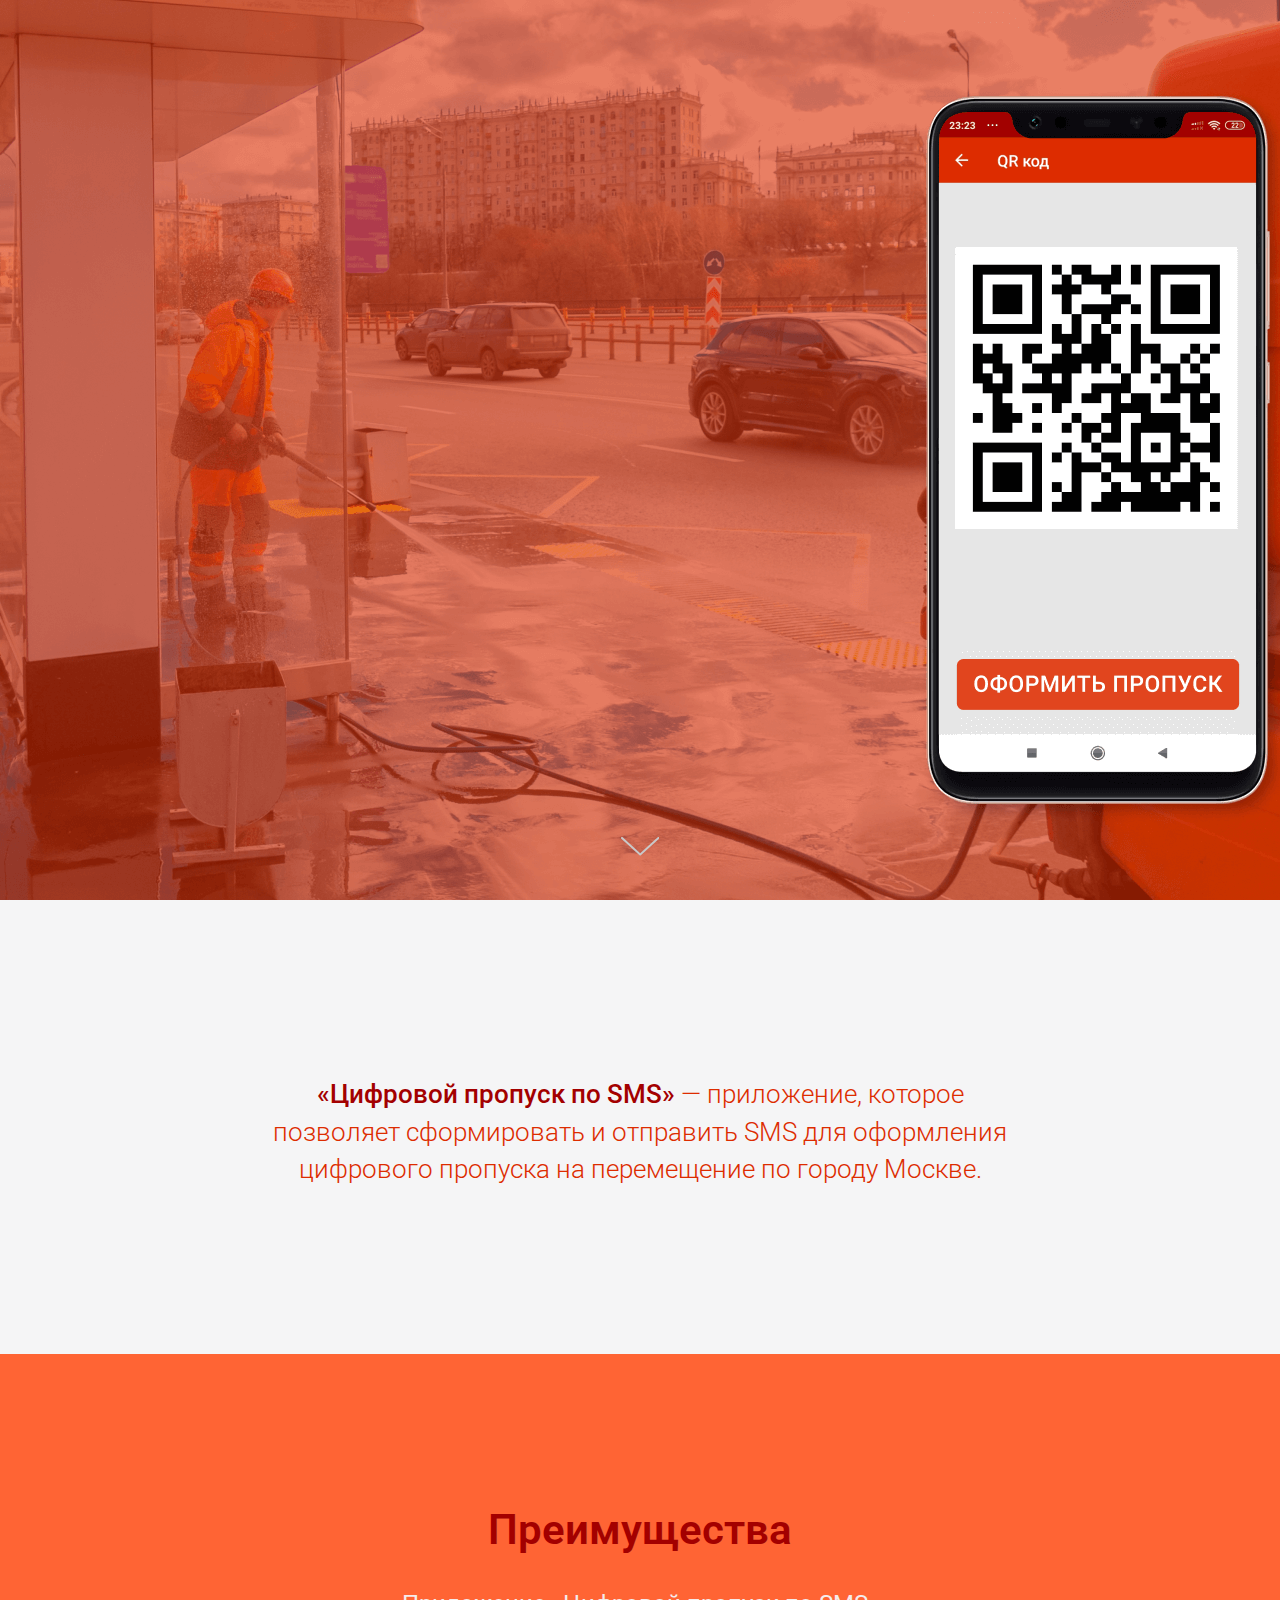
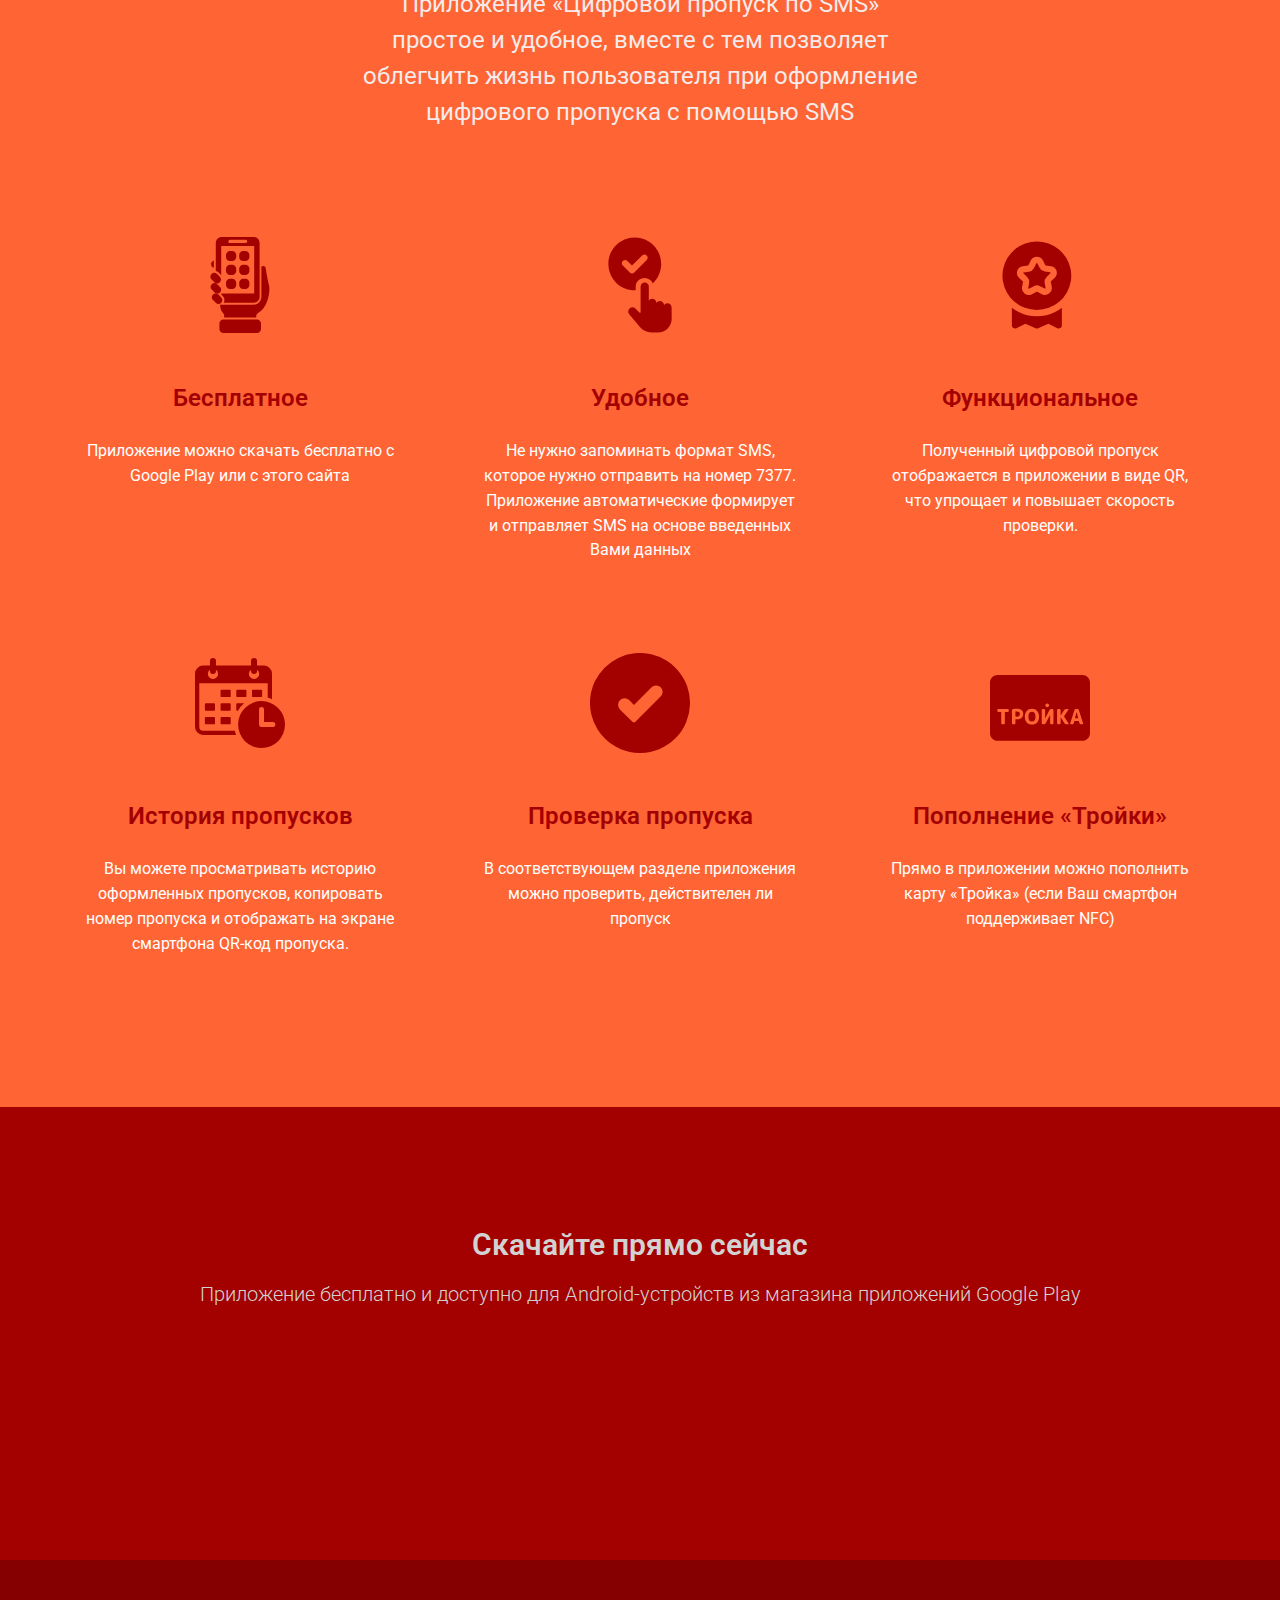
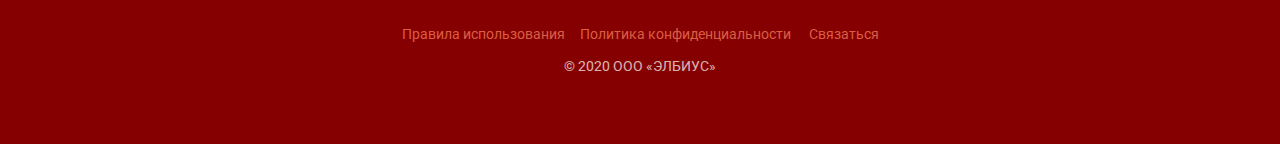
==== commit 921eb8f8: "Change canonical url" ====
--- a/index.html
+++ b/index.html
@@ -1,4 +1,4 @@
-<!DOCTYPE html><html> <head><meta charset="utf-8" /><meta http-equiv="Content-Type" content="text/html; charset=utf-8" /><meta name="viewport" content="width=device-width, initial-scale=1.0" /> <!--metatextblock--><title>Цифровой пропуск по SMS</title><meta name="description" content="Приложение для оформления по SMS цифрового пропуска для перемещения по г. Москве" /><meta property="og:url" content="https://troikamos.ru/smspasshtml" /><meta property="og:title" content="Цифровой пропуск по SMS" /><meta property="og:description" content="Приложение для оформления по SMS цифрового пропуска для перемещения по г. Москве" /><meta property="og:type" content="website" /><meta property="og:image" content="images/tild3239-3039-4335-b265-353931303337__-__resize__504x__WebSite_Cover-compre.png" /> <link rel="canonical" href="https://troikamos.ru/smspasshtml"><!--/metatextblock--><meta property="fb:app_id" content="257953674358265" /><meta name="format-detection" content="telephone=no" /><meta http-equiv="x-dns-prefetch-control" content="on"><link rel="shortcut icon" href="images/tild3933-3966-4939-a534-353135316638__favicon.ico" type="image/x-icon" /><!-- Assets --><link rel="stylesheet" href="css/tilda-grid-3.0.min.css" type="text/css" media="all" /><link rel="stylesheet" href="css/tilda-blocks-2.12.css?t=1589705008" type="text/css" media="all" /><link rel="stylesheet" href="css/tilda-animation-1.0.min.css" type="text/css" media="all" /><link rel="stylesheet" href="css/tilda-slds-1.4.min.css" type="text/css" media="all" /><link rel="stylesheet" href="css/tilda-zoom-2.0.min.css" type="text/css" media="all" /><script src="js/jquery-1.10.2.min.js"></script><script src="js/tilda-scripts-2.8.min.js"></script><script src="js/tilda-blocks-2.7.js?t=1589705008"></script><script src="js/lazyload-1.3.min.js" charset="utf-8"></script><script src="js/tilda-animation-1.0.min.js" charset="utf-8"></script><script src="js/tilda-slds-1.4.min.js" charset="utf-8"></script><script src="js/hammer.min.js" charset="utf-8"></script><script src="js/tilda-zoom-2.0.min.js" charset="utf-8"></script><script type="text/javascript">window.dataLayer = window.dataLayer || [];</script><script type="text/javascript">if((/bot|google|yandex|baidu|bing|msn|duckduckbot|teoma|slurp|crawler|spider|robot|crawling|facebook/i.test(navigator.userAgent))===false && typeof(sessionStorage)!='undefined' && sessionStorage.getItem('visited')!=='y'){	var style=document.createElement('style');	style.type='text/css';	style.innerHTML='@media screen and (min-width: 980px) {.t-records {opacity: 0;}.t-records_animated {-webkit-transition: opacity ease-in-out .2s;-moz-transition: opacity ease-in-out .2s;-o-transition: opacity ease-in-out .2s;transition: opacity ease-in-out .2s;}.t-records.t-records_visible {opacity: 1;}}';	document.getElementsByTagName('head')[0].appendChild(style);	$(document).ready(function() { $('.t-records').addClass('t-records_animated'); setTimeout(function(){ $('.t-records').addClass('t-records_visible'); sessionStorage.setItem('visited','y'); },400);	});
+<!DOCTYPE html><html> <head><meta charset="utf-8" /><meta http-equiv="Content-Type" content="text/html; charset=utf-8" /><meta name="viewport" content="width=device-width, initial-scale=1.0" /> <!--metatextblock--><title>Цифровой пропуск по SMS</title><meta name="description" content="Приложение для оформления по SMS цифрового пропуска для перемещения по г. Москве" /><meta property="og:url" content="https://smspass.elbius.ru/" /><meta property="og:title" content="Цифровой пропуск по SMS" /><meta property="og:description" content="Приложение для оформления по SMS цифрового пропуска для перемещения по г. Москве" /><meta property="og:type" content="website" /><meta property="og:image" content="images/tild3239-3039-4335-b265-353931303337__-__resize__504x__WebSite_Cover-compre.png" /> <link rel="canonical" href="https://smspass.elbius.ru/"><!--/metatextblock--><meta property="fb:app_id" content="257953674358265" /><meta name="format-detection" content="telephone=no" /><meta http-equiv="x-dns-prefetch-control" content="on"><link rel="shortcut icon" href="images/tild3933-3966-4939-a534-353135316638__favicon.ico" type="image/x-icon" /><!-- Assets --><link rel="stylesheet" href="css/tilda-grid-3.0.min.css" type="text/css" media="all" /><link rel="stylesheet" href="css/tilda-blocks-2.12.css?t=1589705008" type="text/css" media="all" /><link rel="stylesheet" href="css/tilda-animation-1.0.min.css" type="text/css" media="all" /><link rel="stylesheet" href="css/tilda-slds-1.4.min.css" type="text/css" media="all" /><link rel="stylesheet" href="css/tilda-zoom-2.0.min.css" type="text/css" media="all" /><script src="js/jquery-1.10.2.min.js"></script><script src="js/tilda-scripts-2.8.min.js"></script><script src="js/tilda-blocks-2.7.js?t=1589705008"></script><script src="js/lazyload-1.3.min.js" charset="utf-8"></script><script src="js/tilda-animation-1.0.min.js" charset="utf-8"></script><script src="js/tilda-slds-1.4.min.js" charset="utf-8"></script><script src="js/hammer.min.js" charset="utf-8"></script><script src="js/tilda-zoom-2.0.min.js" charset="utf-8"></script><script type="text/javascript">window.dataLayer = window.dataLayer || [];</script><script type="text/javascript">if((/bot|google|yandex|baidu|bing|msn|duckduckbot|teoma|slurp|crawler|spider|robot|crawling|facebook/i.test(navigator.userAgent))===false && typeof(sessionStorage)!='undefined' && sessionStorage.getItem('visited')!=='y'){	var style=document.createElement('style');	style.type='text/css';	style.innerHTML='@media screen and (min-width: 980px) {.t-records {opacity: 0;}.t-records_animated {-webkit-transition: opacity ease-in-out .2s;-moz-transition: opacity ease-in-out .2s;-o-transition: opacity ease-in-out .2s;transition: opacity ease-in-out .2s;}.t-records.t-records_visible {opacity: 1;}}';	document.getElementsByTagName('head')[0].appendChild(style);	$(document).ready(function() { $('.t-records').addClass('t-records_animated'); setTimeout(function(){ $('.t-records').addClass('t-records_visible'); sessionStorage.setItem('visited','y'); },400);	});
 }</script></head><body class="t-body" style="margin:0;"><!--allrecords--><div id="allrecords" data-tilda-export="yes" class="t-records" data-hook="blocks-collection-content-node" data-tilda-project-id="1368020" data-tilda-page-id="11409507" data-tilda-page-alias="smspasshtml" data-tilda-formskey="cb2ba69f90b4422648097dfb57410d34" ><div id="rec192287788" class="r t-rec t-rec_pb_0" style="padding-bottom:0px; " data-animationappear="off" data-record-type="391" ><!-- T391 --><!-- cover --><div class="t-cover" id="recorddiv192287788" bgimgfield="img" style="height:100vh; background-image:url('images/tild3239-3039-4335-b265-353931303337__-__resize__20x__WebSite_Cover-compre.png');" ><div class="t-cover__carrier" id="coverCarry192287788" data-content-cover-id="192287788" data-content-cover-bg="images/tild3239-3039-4335-b265-353931303337__website_cover-compre.png" data-content-cover-height="100vh" data-content-cover-parallax="" style="height:100vh;background-attachment:scroll; "></div> <div class="t-cover__filter" style="height:100vh;background-image: -moz-linear-gradient(top, rgba(0,0,0,0.0), rgba(0,0,0,0.0));background-image: -webkit-linear-gradient(top, rgba(0,0,0,0.0), rgba(0,0,0,0.0));background-image: -o-linear-gradient(top, rgba(0,0,0,0.0), rgba(0,0,0,0.0));background-image: -ms-linear-gradient(top, rgba(0,0,0,0.0), rgba(0,0,0,0.0));background-image: linear-gradient(top, rgba(0,0,0,0.0), rgba(0,0,0,0.0));filter: progid:DXImageTransform.Microsoft.gradient(startColorStr='#fe000000', endColorstr='#fe000000');"></div><div class="t391"> <div class="t-container"> <div class="t391__firstcol t-col t-col_5 "> <div class="t-cover__wrapper t-valign_middle" style="height: 100vh;"> <div class="t391__textwrapper t-align_left" data-hook-content="covercontent"> <div class="t391__title t-title t-title_xs t-animate" data-animate-style="fadeinright" data-animate-group="yes" data-animate-order="1" style="color:#525252;font-size:62px;" field="title"><div style="color:#f5f5f6;" data-customstyle="yes">Цифровой&nbsp;пропуск <span style="color: rgb(242, 217, 149);">по SMS</span><br /></div></div> <div class="t391__text t-descr t-descr_sm t-animate" data-animate-style="fadeindown" data-animate-group="yes" data-animate-order="2" data-animate-delay="0.2" style="color:#919191;font-size:22px;" field="text"><div style="color:#f5edeb;" data-customstyle="yes"><span style="font-weight: 400;">Приложение для оформления с помощью SMS <br />цифрового пропуска для передвижения по г. Москве </span></div></div> <div class="t391__buttonwrapper"> <div class="t391__btn t-animate" data-animate-style="zoomin" data-animate-group="yes" data-animate-order="3" data-animate-delay="0.3" style="margin-right: 10px;"> <a href="https://play.google.com/store/apps/details?id=ru.elbius.mospass" target="_blank"> <img class="t391__img" src="images/tild3433-6435-4363-a130-643134326561__google-play-badge_3.png" imgfield="img3" /> </a> </div> <div class="t391__btn t-animate" data-animate-style="zoomin" data-animate-group="yes" data-animate-order="4" data-animate-delay="0.2"> <a href="https://clck.ru/NVpnL" target="_blank"> <img class="t391__img" src="images/tild3364-6362-4434-b431-633138663930__download_icon.svg" imgfield="img4" /> </a> </div> </div> </div> </div> </div> <div class="t391__secondcol t-col t-col_5 t-prefix_1"> <div class="t-cover__wrapper t-valign_middle" style="height: 100vh;"> </div> </div> </div></div> <!-- arrow --> <div class="t-cover__arrow"><div class="t-cover__arrow-wrapper t-cover__arrow-wrapper_animated"><div class="t-cover__arrow_mobile"><svg class="t-cover__arrow-svg" style="fill:#c9c9c9;" x="0px" y="0px" width="38.417px" height="18.592px" viewBox="0 0 38.417 18.592" style="enable-background:new 0 0 38.417 18.592;"><g><path d="M19.208,18.592c-0.241,0-0.483-0.087-0.673-0.261L0.327,1.74c-0.408-0.372-0.438-1.004-0.066-1.413c0.372-0.409,1.004-0.439,1.413-0.066L19.208,16.24L36.743,0.261c0.411-0.372,1.042-0.342,1.413,0.066c0.372,0.408,0.343,1.041-0.065,1.413L19.881,18.332C19.691,18.505,19.449,18.592,19.208,18.592z"/></g></svg></div></div></div> <!-- arrow --> </div> <script type="text/javascript">$(document).ready(function(){ t391_checkSize('192287788');
 });
 $(window).load(function(){ t391_checkSize('192287788');
--- a/css/tilda-blocks-2.12.css
+++ b/css/tilda-blocks-2.12.css
@@ -1 +1 @@
-@import url(https://fonts.googleapis.com/css?family=Roboto:300,400,500,600,700&subset=latin,cyrillic);.t-body{margin:0}#allrecords{-webkit-font-smoothing:antialiased;background-color:none}#allrecords a{color:#ff8562;text-decoration:none}#allrecords a[href^=tel]{color:inherit;text-decoration:none}#allrecords ol{padding-left:22px}#allrecords ul{padding-left:20px}#allrecords b,#allrecords strong{font-weight:700}@media print{body,html{min-width:1200px;max-width:1200px;padding:0;margin:0 auto;border:none}}.t-text{font-family:'Roboto',Arial,sans-serif;font-weight:300;color:#000}.t-text_xs{font-size:15px;line-height:1.55}.t-text_sm{font-size:18px;line-height:1.55}.t-text_md{font-size:20px;line-height:1.55}.t-text_lg{font-size:22px;line-height:1.55}.t-text_weight_plus{font-weight:400}.t-text-impact{font-family:'Roboto',Arial,sans-serif;font-weight:300;color:#000}.t-text-impact_xs{font-size:26px;line-height:1.5}.t-text-impact_sm{font-size:32px;line-height:1.35}.t-text-impact_md{font-size:38px;line-height:1.35}.t-text-impact_lg{font-size:42px;line-height:1.23}.t-name{font-family:'Roboto',Arial,sans-serif;font-weight:600;color:#000}.t-name_xs{font-size:16px;line-height:1.35}.t-name_sm{font-size:18px;line-height:1.35}.t-name_md{font-size:20px;line-height:1.35}.t-name_lg{font-size:22px;line-height:1.35}.t-name_xl{font-size:24px;line-height:1.35}.t-heading{font-family:'Roboto',Arial,sans-serif;font-weight:600;color:#000}.t-heading_xs{font-size:26px;line-height:1.23}.t-heading_sm{font-size:28px;line-height:1.17}.t-heading_md{font-size:30px;line-height:1.17}.t-heading_lg{font-size:32px;line-height:1.17}.t-title{font-family:'Roboto',Arial,sans-serif;font-weight:600;color:#000}.t-title_xxs{font-size:36px;line-height:1.23}.t-title_xs{font-size:42px;line-height:1.23}.t-title_sm{font-size:48px;line-height:1.23}.t-title_md{font-size:52px;line-height:1.23}.t-title_lg{font-size:64px;line-height:1.23}.t-title_xl{font-size:72px;line-height:1.17}.t-title_xxl{font-size:82px;line-height:1.17}.t-descr{font-family:'Roboto',Arial,sans-serif;font-weight:300;color:#000}.t-descr_xxs{font-size:14px;line-height:1.55}.t-descr_xs{font-size:16px;line-height:1.55}.t-descr_sm{font-size:18px;line-height:1.55}.t-descr_md{font-size:20px;line-height:1.55}.t-descr_lg{font-size:22px;line-height:1.55}.t-descr_xl{font-size:24px;line-height:1.5}.t-descr_xxl{font-size:26px;line-height:1.45}.t-descr_xxxl{font-size:30px;line-height:1.45;letter-spacing:.45}.t-uptitle{font-family:'Roboto',Arial,sans-serif;font-weight:600;color:#000;letter-spacing:2.5px}.t-uptitle_xs{font-size:12px}.t-uptitle_sm{font-size:14px}.t-uptitle_md{font-size:16px}.t-uptitle_lg{font-size:18px}.t-uptitle_xl{font-size:20px;letter-spacing:2px}.t-uptitle_xxl{font-size:22px;letter-spacing:2px}.t-uptitle_xxxl{font-size:24px;letter-spacing:2px}@media screen and (max-width:1200px){.t-text_xs{font-size:14px}.t-text_sm{font-size:16px}.t-text_md{font-size:18px}.t-text_lg{font-size:20px}.t-text-impact_md{font-size:30px}.t-descr_xxs{font-size:12px}.t-descr_xs{font-size:14px}.t-descr_sm{font-size:16px}.t-descr_md{font-size:18px}.t-descr_lg{font-size:20px}.t-descr_xl{font-size:22px}.t-descr_xxl{font-size:22px}.t-descr_xxxl{font-size:26px}.t-uptitle_md{font-size:14px}.t-uptitle_lg{font-size:16px}.t-uptitle_xl{font-size:18px}.t-uptitle_xxl{font-size:20px}.t-uptitle_xxxl{font-size:22px}.t-title_xxs{font-size:32px}.t-title_xs{font-size:38px}.t-title_sm{font-size:44px}.t-title_md{font-size:48px}.t-title_lg{font-size:60px}.t-title_xl{font-size:68px}.t-title_xxl{font-size:78px}.t-name_xs{font-size:14px}.t-name_sm{font-size:16px}.t-name_md{font-size:18px}.t-name_lg{font-size:20px}.t-name_xl{font-size:22px}.t-heading_xs{font-size:24px}.t-heading_sm{font-size:26px}.t-heading_md{font-size:28px}.t-heading_lg{font-size:30px}}@media screen and (max-width:640px){.t-text_xs{font-size:12px;line-height:1.45}.t-text_sm{font-size:14px;line-height:1.45}.t-text_md{font-size:16px;line-height:1.45}.t-text_lg{font-size:18px;line-height:1.45}.t-text-impact_sm{font-size:22px}.t-text-impact_md{font-size:26px}.t-text-impact_lg{font-size:28px}.t-descr_xs{font-size:12px;line-height:1.45}.t-descr_sm{font-size:14px;line-height:1.45}.t-descr_md{font-size:16px;line-height:1.45}.t-descr_lg{font-size:18px;line-height:1.45}.t-descr_xl{font-size:20px;line-height:1.4}.t-descr_xxl{font-size:20px}.t-descr_xxxl{font-size:22px}.t-uptitle_xs{font-size:10px}.t-uptitle_sm{font-size:10px}.t-uptitle_md{font-size:12px}.t-uptitle_lg{font-size:14px}.t-uptitle_xl{font-size:16px}.t-uptitle_xxl{font-size:18px}.t-uptitle_xxxl{font-size:20px}.t-title_xxs{font-size:28px}.t-title_xs{font-size:30px}.t-title_sm{font-size:30px}.t-title_md{font-size:30px}.t-title_lg{font-size:30px}.t-title_xl{font-size:32px}.t-title_xxl{font-size:36px}.t-name_xs{font-size:12px}.t-name_sm{font-size:14px}.t-name_md{font-size:16px}.t-name_lg{font-size:18px}.t-name_xl{font-size:20px}.t-heading_xs{font-size:22px}.t-heading_sm{font-size:24px}.t-heading_md{font-size:24px}.t-heading_lg{font-size:26px}}@media screen and (max-width:480px){.t-title_xl{font-size:30px}.t-title_xxl{font-size:30px}}.t-records{-webkit-font_smoothing:antialiased;background-color:none}.t-records a{color:#ff8562;text-decoration:none}.t-records a[href^=tel]{color:inherit;text-decoration:none}.t-records ol{padding-left:22px;margin-top:0;margin-bottom:10px}.t-records ul{padding-left:20px;margin-top:0;margin-bottom:10px}.t-cover{height:700px;width:100%;-webkit-background-size:cover;-moz-background-size:cover;-o-background-size:cover;background-size:cover;background-color:#000;background-repeat:no-repeat;background-position:center center;text-align:center;vertical-align:middle;position:relative;background-attachment:fixed;overflow:hidden}.t-cover__carrier{height:700px;width:100%;background-size:cover;-webkit-background-size:cover;-moz-background-size:cover;-o-background-size:cover;background-repeat:no-repeat;background-position:center center;text-align:center;vertical-align:middle;position:relative;background-attachment:fixed;transform:translate3d(0,0,0);-webkit-transform:translate3d(0,0,0);-moz-transform:unset}@supports (-ms-ime-align:auto){.t-cover__carrier{transform:unset}}.t-cover__carrier.loading{opacity:0}.t-cover__carrier[data-content-cover-bg=""].loading{opacity:1!important}.t-cover__carrier.loaded{opacity:1;transition:opacity 700ms}@media screen and (max-device-width:1024px){.t-cover{background-attachment:scroll}.t-cover__carrier{background-attachment:scroll}}@media print{.t-cover{background-attachment:scroll}.t-cover__carrier{background-attachment:scroll}}.t-cover__filter{height:700px;width:100%;position:absolute;top:0;left:0}.t-cover .t-container,.t-cover .t-container_100,.t-cover .t-container_10,.t-cover .t-container_8{position:absolute;top:0;left:0;bottom:0;right:0}.t-cover__wrapper{height:700px;display:table-cell;width:1200px}.t-cover__wrapper span.space{display:inline-block;height:100%;width:1px}@media screen and (max-width:640px){.t-cover{height:400px;background-attachment:fixed}.t-cover__carrier{background-attachment:scroll!important;background-size:cover;background-position:center center}.t-cover__filter{height:400px}.t-cover__wrapper{height:400px}}@-webkit-keyframes t-arrow-bottom{0%{-moz-transform:translateY(0);-ms-transform:translateY(0);-webkit-transform:translateY(0);-o-transform:translateY(0);transform:translateY(0)}50%{-moz-transform:translateY(-7px);-ms-transform:translateY(-7px);-webkit-transform:translateY(-7px);-o-transform:translateY(-7px);transform:translateY(-7px)}55%{-moz-transform:translateY(-7px);-ms-transform:translateY(-7px);-webkit-transform:translateY(-7px);-o-transform:translateY(-7px);transform:translateY(-7px)}100%{-moz-transform:translateY(0);-ms-transform:translateY(0);-webkit-transform:translateY(0);-o-transform:translateY(0);transform:translateY(0)}}@keyframes t-arrow-bottom{0%{-moz-transform:translateY(0);-ms-transform:translateY(0);-webkit-transform:translateY(0);-o-transform:translateY(0);transform:translateY(0)}50%{-moz-transform:translateY(-7px);-ms-transform:translateY(-7px);-webkit-transform:translateY(-7px);-o-transform:translateY(-7px);transform:translateY(-7px)}55%{-moz-transform:translateY(-7px);-ms-transform:translateY(-7px);-webkit-transform:translateY(-7px);-o-transform:translateY(-7px);transform:translateY(-7px)}100%{-moz-transform:translateY(0);-ms-transform:translateY(0);-webkit-transform:translateY(0);-o-transform:translateY(0);transform:translateY(0)}}.t-cover__arrow-wrapper_animated{animation:t-arrow-bottom 1.7s infinite ease}.t-cover__arrow{position:absolute;z-index:9;bottom:40px;right:0;left:0;text-align:center}.t-cover__arrow-wrapper{display:inline-block;-webkit-transition:all ease-in-out 0.2s;-moz-transition:all ease-in-out 0.2s;-o-transition:all ease-in-out 0.2s;transition:all ease-in-out 0.2s;cursor:pointer}.t-cover__arrow-wrapper:hover{opacity:.7}.t-cover__arrow-svg{fill:#fff}@media screen and (max-width:640px){.t-cover__arrow_mobile{-moz-transform:scale(.7);-ms-transform:scale(.7);-webkit-transform:scale(.7);-o-transform:scale(.7);transform:scale(.7)}.t-cover__arrow{bottom:14px}}.t-btn{display:inline-block;font-family:'Roboto',Arial,sans-serif;height:60px;border:0 none;font-size:16px;padding-left:60px;padding-right:60px;text-align:center;white-space:nowrap;vertical-align:middle;font-weight:700;background-image:none;cursor:pointer;-webkit-appearance:none;-webkit-user-select:none;-moz-user-select:none;-ms-user-select:none;-o-user-select:none;user-select:none;-webkit-box-sizing:border-box;-moz-box-sizing:border-box;box-sizing:border-box}.t-btn td{vertical-align:middle}.t-btn_sending{opacity:.5}@media screen and (max-width:640px){.t-btn{white-space:normal;padding-left:30px;padding-right:30px}}.t-btn_xs{height:35px;font-size:13px;padding-left:15px;padding-right:15px}.t-btn_sm{height:45px;font-size:14px;padding-left:30px;padding-right:30px}.t-btn_lg{height:60px;font-size:22px;padding-left:70px;padding-right:70px}.t-btn_xl{height:80px;font-size:26px;padding-left:80px;padding-right:80px}.t-btn_xxl{height:100px;font-size:30px;padding-left:90px;padding-right:90px}@media screen and (max-width:640px){.t-btn_sm{padding-left:20px;padding-right:20px}.t-btn_lg{font-size:18px;padding-left:40px;padding-right:40px}.t-btn_xl{font-size:22px;padding-left:50px;padding-right:50px}.t-btn_xxl{font-size:26px;padding-left:60px;padding-right:60px}}.t-submit{font-family:'Roboto',Arial,sans-serif;text-align:center;height:60px;border:0 none;font-size:16px;padding-left:60px;padding-right:60px;-webkit-appearance:none;font-weight:700;white-space:nowrap;background-image:none;cursor:pointer;margin:0;-webkit-box-sizing:border-box;-moz-box-sizing:border-box;box-sizing:border-box;outline:none;background:transparent}.t-submit_sending{opacity:.5}@media screen and (max-width:640px){.t-submit{white-space:normal;padding-left:30px;padding-right:30px}}.t-input{margin:0;font-family:'Roboto',Arial,sans-serif;font-size:100%;height:60px;padding:0 20px;font-size:16px;line-height:1.33;width:100%;border:0 none;-webkit-box-sizing:border-box;-moz-box-sizing:border-box;box-sizing:border-box;outline:none;-webkit-appearance:none;border-radius:0}.t-input::-moz-focus-inner{padding:0;border:0}.t-input_bbonly{outline:none;padding-left:0!important;padding-right:0!important;border-top:0!important;border-right:0!important;border-left:0!important;background-color:transparent!important;border-radius:0!important;border-bottom:1px solid}.t-input_pvis{padding:26px 20px 10px 20px}.t-input__vis-ph{font-size:16px;font-family:'Roboto',Arial,sans-serif;line-height:1;opacity:.5;position:absolute;left:20px;top:22px;height:16px;-webkit-transform:translateZ(0);transform:translateZ(0);-webkit-transition:transform 0.2s linear;transition:transform 0.2s linear;-webkit-transform-origin:left;transform-origin:left;pointer-events:none;white-space:nowrap}.t-input:focus~.t-input__vis-ph,.t-input_has-content+.t-input__vis-ph{-webkit-transform:translateY(-12px) scale(.7);transform:translateY(-12px) scale(.7)}.t-input:invalid{box-shadow:none}.t-input-group_cb div[data-customstyle=yes]{display:inline;vertical-align:middle}.t-form_bbonly .t-input__vis-ph{left:0px!important}.t-form_bbonly .js-error-control-box .t-input__vis-ph{left:10px!important}.t-select{width:100%;box-sizing:border-box;cursor:pointer;height:60px;padding:0 45px 0 20px;font-family:'Roboto',Arial,sans-serif;font-size:16px;line-height:1.33;outline:0;border:0;border-radius:0;background:transparent;-webkit-appearance:none;appearance:none;-moz-appearance:none}.t-select_bbonly{outline:none;padding-left:0!important;padding-right:0!important;border-top:0!important;border-right:0!important;border-left:0!important;background-color:transparent!important;border-radius:0!important}.t-select_bbonly option{color:#000;background-color:#fff}.t-select__wrapper{position:relative}.t-select__wrapper:after{content:' ';width:0;height:0;border-style:solid;border-width:6px 5px 0 5px;border-color:#000 transparent transparent transparent;position:absolute;right:20px;top:0;bottom:0;margin:auto;pointer-events:none}.t-select::-ms-expand{width:0;height:0;opacity:0}.t-select__wrapper_bbonly::after{right:0px!important}.t-checkbox__control{display:block;position:relative;cursor:pointer}.t-checkbox__control .t-checkbox{position:absolute;z-index:-1;opacity:0}.t-checkbox__indicator{position:relative;display:inline-block;vertical-align:middle;height:20px;width:20px;border:2px solid #000;box-sizing:border-box;margin-right:10px;-webkit-transition:all 0.2s;transition:all 0.2s;opacity:.6}.t-checkbox__indicator:after{content:'';position:absolute;display:none;left:6px;top:2px;width:3px;height:8px;border:solid #000;border-width:0 2px 2px 0;transform:rotate(45deg)}.t-checkbox__control .t-checkbox:checked~.t-checkbox__indicator{opacity:1}.t-checkbox__control .t-checkbox:checked~.t-checkbox__indicator:after{display:block}.t-checkbox__labeltext,.t-checkbox__labeltext div{display:inline}.t-checkboxes__wrapper .t-checkbox__control{margin:10px 0}.t-radio{position:absolute;z-index:-1;opacity:0}.t-radio__control{display:table;position:relative;cursor:pointer;margin:0 0 10px 0}.t-radio__control:first-child{margin:3px 0 10px 0}.t-radio__control:last-child{margin:0 0 0 0}.t-radio__indicator{position:relative;display:inline-block;vertical-align:middle;height:20px;width:20px;border-color:#000;border-style:solid;border-width:2px;box-sizing:border-box;border-radius:50%;margin-right:10px;-webkit-transition:all 0.2s;transition:all 0.2s;opacity:.6}.t-radio__indicator:after{content:'';width:10px;height:10px;background:#000;border-radius:50%;position:absolute;top:0;bottom:0;left:0;right:0;margin:auto;opacity:0;-webkit-transition:all 0.2s;transition:all 0.2s}.t-radio__control .t-radio:checked~.t-radio__indicator:after{opacity:1}.t-radio__control .t-radio:checked~.t-radio__indicator{opacity:1}.t-inputquantity{width:70px;text-align:center;margin-left:.5rem;margin-right:.5rem}.t-inputquantity__btn{font-size:26px;cursor:pointer;margin-left:.5rem;margin-right:.5rem;-webkit-user-select:none;-moz-user-select:none;-khtml-user-select:none;-ms-user-select:none}.t-form .uploadcare-widget-button{background:#333;font-family:'Roboto',Arial,sans-serif;line-height:1.4;font-size:14px}.t-form .uploadcare-widget-button:hover{background:#444}.t-input-title{display:block;vertical-align:middle;height:100%;padding-right:10px}.t-input-subtitle{display:block;vertical-align:middle;height:100%;padding-right:10px}.t-form__bottom-text{margin-top:30px;text-align:center}.t-input-error{display:none;color:red;font-family:'Roboto',Arial,sans-serif;font-size:13px;margin-top:5px}.t-form .js-error-control-box .t-input-error{display:block}.t-form .js-error-control-box .t-input,.t-form .js-error-control-box .t-checkbox__control,.t-form .js-error-control-box .t-checkboxes__wrapper,.t-form .js-error-control-box .t-select__wrapper,.t-form .js-error-control-box .t-radio__wrapper,.t-form .js-error-control-box .uploadcare-widget{border:1px solid red!important}.t-form .js-error-control-box .t-checkboxes__wrapper,.t-form .js-error-control-box .t-radio__wrapper,.t-form .js-error-control-box .t-checkbox__control{padding:10px}.t-form .js-error-control-box .t-checkboxes__wrapper .t-checkbox__control{border:none!important;padding:0}.t-form .js-error-control-box .t-input.t-input_bbonly{padding-left:10px!important}.t-form__errorbox-bottom{display:none}.t-form__errorbox-wrapper{background:#F95D51;padding:10px;text-align:center;margin-bottom:20px;font-family:'Roboto',Arial,sans-serif}.t-form__errorbox-text{color:#fff;box-sizing:border-box;padding:0 10px 10px 10px;font-family:'Roboto',Arial,sans-serif}.t-form__errorbox-item{padding-top:10px;display:none;font-family:'Roboto',Arial,sans-serif}.t-form__successbox{text-align:center;background:#62C584;color:#fff;padding:20px;margin-bottom:20px;font-family:'Roboto',Arial,sans-serif}@keyframes t-submit-spinner{to{transform:rotate(360deg)}}.t-form .t-submit{position:relative}.t-form .t-submit.t-btn_sending,.t-btn.t-btn_sending{color:transparent!important}.t-form .t-btn_sending:before,.t-btn.t-btn_sending:before{content:'';box-sizing:border-box;position:absolute;top:50%;left:50%;width:30px;height:30px;margin-top:-15px;margin-left:-15px;border-radius:50%;border:2px solid #ccc;border-top-color:#333;animation:t-submit-spinner .6s linear infinite}.t-btntext{font-family:'Roboto',Arial,sans-serif;color:#000;font-size:20px;line-height:1.55;font-weight:700;text-decoration:none;cursor:pointer;display:inline-block}.t-btntext_sm{font-size:16px}.t-btntext_lg{font-size:24px}.t-uppercase.t-btntext{font-size:16px}.t-uppercase.t-btntext_sm{font-size:14px}.t-uppercase.t-btntext_lg{font-size:20px}.t-btntext:after{content:"\00a0→";font-family:Arial,Helvetica,sans-serif}@media screen and (max-width:640px){.t-btntext_lg{font-size:20px}}@media screen and (max-width:1200px){.t-screenmin-1200px{display:none}}@media screen and (max-width:980px){.t-screenmin-980px{display:none}}@media screen and (max-width:640px){.t-screenmin-640px{display:none}}@media screen and (max-width:480px){.t-screenmin-480px{display:none}}@media screen and (max-width:320px){.t-screenmin-320px{display:none}}@media screen and (min-width:321px){.t-screenmax-320px{display:none}}@media screen and (min-width:481px){.t-screenmax-480px{display:none}}@media screen and (min-width:641px){.t-screenmax-640px{display:none}}@media screen and (min-width:981px){.t-screenmax-980px{display:none}}@media screen and (min-width:1201px){.t-screenmax-1200px{display:none}}.t-hidden{display:none}.t-opacity_50{filter:alpha(opacity=50);KHTMLOpacity:.5;MozOpacity:.5;opacity:.5}.t-opacity_70{filter:alpha(opacity=70);KHTMLOpacity:.7;MozOpacity:.7;opacity:.7}.t-uppercase{text-transform:uppercase}.t-align_center{text-align:center}.t-align_left{text-align:left}.t-align_right{text-align:right}.t-margin_auto{margin-left:auto;margin-right:auto}.t-valign_middle{vertical-align:middle}.t-valign_top{vertical-align:top}.t-valign_bottom{vertical-align:bottom}.t-margin_left_auto{margin-right:0;margin-left:auto}.yashare-style .b-share-btn__facebook,.yashare-style .b-share-btn__twitter,.yashare-style .b-share-btn__vkontakte{background-color:transparent!important}.yashare-style .b-share__link{-webkit-border-radius:0px!important;border-radius:0px!important}.yashare-style-black-white .b-share-btn__wrap{background-color:#000!important;padding:5px!important}.yashare-style-transp-white .b-share-btn__wrap{padding:5px!important}.yashare-style-transp-white .b-share-counter{color:#fff;font-weight:700}.yashare-style-white-black .b-share-btn__wrap{background-color:#fff!important;padding:5px!important}.yashare-style-white-black .b-share-icon{background-image:url(//static.tildacdn.com/img/b-share_counter_large_white.png)!important}.yashare-style-transp-black .b-share-btn__wrap{padding:5px!important}.yashare-style-transp-black .b-share-icon{background-image:url(//static.tildacdn.com/img/b-share_counter_large_white.png)!important}.yashare-style-transp-black .b-share-counter{color:#000;font-weight:700}.ya-share2 ul{padding-left:0px!important}.carousel{position:relative}.carousel ol{padding-left:0px!important}.carousel-inner{position:relative;width:100%;overflow:hidden}.carousel-inner>.item{position:relative;display:none;-webkit-transition:0.6s ease-in-out left;transition:0.6s ease-in-out left}.carousel-inner>.item>img,.carousel-inner>.item>a>img{display:block;height:auto;line-height:1}.carousel-inner .widthauto{width:auto;max-width:100%;vertical-align:middle}.carousel-inner>.active,.carousel-inner>.next,.carousel-inner>.prev{display:block}.carousel-inner>.active{left:0}.carousel-inner>.next,.carousel-inner>.prev{position:absolute;top:0;width:100%}.carousel-inner>.next{left:100%}.carousel-inner>.prev{left:-100%}.carousel-inner>.next.left,.carousel-inner>.prev.right{left:0}.carousel-inner>.active.left{left:-100%}.carousel-inner>.active.right{left:100%}.carousel-control{position:absolute;top:0;bottom:0;left:0;width:15%;opacity:.2;filter:alpha(opacity=20)}.carousel-control.right{right:0;left:auto}.carousel-control .carousel-control-left{position:absolute;top:48%;z-index:5;display:inline-block;left:20%;height:34px;width:21px;background:url(//static.tildacdn.com/img/aboutSliderControls.png) no-repeat}.carousel-control .carousel-control-left-white{position:absolute;top:48%;z-index:5;display:inline-block;left:20%;height:34px;width:21px;background:url(//static.tildacdn.com/img/aboutSliderControls_white.png) no-repeat}.carousel-control .carousel-control-right{position:absolute;top:48%;z-index:5;display:inline-block;right:20%;height:34px;width:21px;background:url(//static.tildacdn.com/img/aboutSliderControls.png) no-repeat;background-position:left bottom}.carousel-control .carousel-control-right-white{position:absolute;top:48%;z-index:5;display:inline-block;right:20%;height:34px;width:21px;background:url(//static.tildacdn.com/img/aboutSliderControls_white.png) no-repeat;background-position:left bottom}.carousel-indicators{position:absolute;bottom:10px;left:50%;z-index:15;width:60%;padding-left:0;margin-left:-30%;text-align:center;list-style:none}.carousel-indicators.dotsbottom{bottom:-60px}.carousel-indicators li{display:inline-block;width:10px;height:10px;margin:1px;margin-left:5px;margin-right:5px;text-indent:-999px;cursor:pointer;background-color:#000;border:none;border-radius:10px}.carousel-indicators .active{width:10px;height:10px;margin:0;margin-left:4px;margin-right:4px;border:1px solid #000;border-radius:10px;background-color:transparent}.carousel-indicators li.white{background-color:#fff}.carousel-indicators li.white.active{border:1px solid #fff;border-radius:10px;background-color:transparent}.carousel-caption-imgs h6{font-family:'Roboto',Arial,sans-serif;color:#000;font-weight:400;font-size:14px;line-height:28px;padding-top:28px;padding-bottom:0;text-align:center}.carousel-caption-imgs p{font-family:'Roboto',Arial,sans-serif;color:#000;font-size:14px;line-height:28px;padding-top:14px;padding-bottom:14px;text-align:center}.carousel-title{font-family:'Roboto',Arial,sans-serif;color:#000;font-size:18px;line-height:28px;padding-top:36px;padding-bottom:14px;text-align:center}.carousel-descr{font-family:'Roboto',Arial,sans-serif;color:#000;font-size:14px;line-height:28px;padding-top:14px;padding-bottom:14px;text-align:center}@media screen and (min-width:768px){.carousel-indicators{bottom:20px}}.clearfix:before,.clearfix:after{display:table;content:" "}.clearfix:after{clear:both}.center-block{display:block;margin-right:auto;margin-left:auto}@media screen and (max-width:960px){.carousel-control .carousel-control-left{left:10%}.carousel-control .carousel-control-left-white{left:10%}.carousel-control .carousel-control-right{right:10%}.carousel-control .carousel-control-right-white{right:10%}}.t-tildalabel{background-color:#000;color:#fff;width:100%;height:70px;font-family:Arial;font-size:14px}.t-tildalabel:hover .t-tildalabel__wrapper{opacity:1}.t-tildalabel_white{background-color:#fff;color:#000}.t-tildalabel_gray{background-color:#eee;color:#000}.t-tildalabel__wrapper{display:table;height:30px;width:270px;margin:0 auto;padding-top:20px;opacity:.4}.t-tildalabel__txtleft{display:table-cell;width:120px;height:30px;vertical-align:middle;text-align:right;padding-right:12px;font-weight:300;font-size:12px}.t-tildalabel__wrapimg{display:table-cell;width:30px;height:30px;vertical-align:middle}.t-tildalabel__img{width:30px;height:30px;vertical-align:middle}.t-tildalabel__txtright{display:table-cell;width:120px;height:30px;vertical-align:middle;padding-left:12px;font-weight:500;letter-spacing:2px}.t-tildalabel__link{color:#fff;text-decoration:none;vertical-align:middle}.t-tildalabel_white .t-tildalabel__link,.t-tildalabel_gray .t-tildalabel__link{color:#000}.t-tildalabel-free{padding:35px 0 45px;height:auto;text-align:center}.t-tildalabel-free__main{max-width:340px;display:block;margin:0 auto;line-height:1.4;letter-spacing:.2px;color:inherit;opacity:.4}.t-tildalabel-free__links-wr{display:table;margin:30px auto 0}.t-tildalabel-free__txt-link{display:table-cell;padding:0 15px;font-size:13px;text-decoration:none;color:inherit;opacity:.25}.t-tildalabel-free__txt-link:hover,.t-tildalabel-free__main:hover{opacity:1}@media screen and (max-width:640px){.t-tildalabel-free__txt-link{display:block;padding:5px 30px}.t-tildalabel-free__main{opacity:.7}.t-tildalabel-free__txt-link{opacity:.4}}.t-carousel{position:relative}.t-carousel__inner{position:relative;overflow:hidden;margin:0 auto}.t-carousel__slides{position:relative}.t-carousel__inner>.t-carousel__item{position:relative;display:none;-webkit-transition:0 ease-in-out left;-moz-transition:0 ease-in-out left;-o-transition:0 ease-in-out left;transition:0 ease-in-out left}.t-carousel__inner>.t-carousel__item.t-carousel__animation_fast{-webkit-transition:.3s ease-in-out left;-moz-transition:.3s ease-in-out left;-o-transition:.3s ease-in-out left;transition:.3s ease-in-out left}.t-carousel__inner>.t-carousel__item.t-carousel__animation_slow{-webkit-transition:.6s ease-in-out left;-moz-transition:.6s ease-in-out left;-o-transition:.6s ease-in-out left;transition:.6s ease-in-out left}.t-carousel__item__wrapper{position:relative;margin:0 auto}.t-carousel__item__img{background-size:contain;background-repeat:no-repeat;background-position:center;position:absolute;top:0;right:0;bottom:0;left:0}.t-carousel_cover .t-carousel__item__img{background-size:cover}.t-carousel__inner>.active,.t-carousel__inner>.next,.t-carousel__inner>.prev{display:block}.t-carousel__inner>.active{left:0}.t-carousel__inner>.next,.t-carousel__inner>.prev{position:absolute;top:0;width:100%}.t-carousel__inner>.next{left:100%}.t-carousel__inner>.prev{left:-100%}.t-carousel__inner>.next.left,.t-carousel__inner>.prev.right{left:0}.t-carousel__inner>.active.left{left:-100%}.t-carousel__inner>.active.right{left:100%}.t-carousel__arrows__container{position:absolute;top:0;left:0;right:0;bottom:0;margin:0 auto;pointer-events:none;filter:progid:DXImageTransform.Microsoft.AlphaImageLoader(src='[data-uri]',sizingMethod='scale');background:none!important}.t-carousel__arrow_outsidesmall .t-carousel__arrow__wrapper_left{left:16px}.t-carousel__arrow_outsidesmall .t-carousel__arrow__wrapper_right{right:16px}.t-carousel__arrow_outsidemiddle .t-carousel__arrow__wrapper_left{left:20px}.t-carousel__arrow_outsidemiddle .t-carousel__arrow__wrapper_right{right:20px}.t-carousel__control{position:absolute;top:0;bottom:0;left:0;width:15%;-webkit-transition:all ease-in-out 0.3s;-moz-transition:all ease-in-out 0.3s;-o-transition:all ease-in-out 0.3s;transition:all ease-in-out 0.3s;pointer-events:auto}.t-carousel__control:hover{opacity:.6}.t-carousel__arrow{width:34px;height:34px;background:transparent;-moz-transform:rotate(45deg);-ms-transform:rotate(45deg);-webkit-transform:rotate(45deg);-o-transform:rotate(45deg);transform:rotate(45deg)}.t-carousel__arrow.t-carousel__arrow_small{width:20px;height:20px}.t-carousel__arrow.t-carousel__arrow_large{width:54px;height:54px}.t-carousel__arrow__wrapper{-moz-transform:translateY(-50%);-ms-transform:translateY(-50%);-webkit-transform:translateY(-50%);-o-transform:translateY(-50%);transform:translateY(-50%);position:absolute;top:50%}.t-carousel__arrow__wrapper_left{left:30px}.t-carousel__arrow__wrapper_right{right:30px}.t-carousel__arrow_right{border-top:3px solid;border-right:3px solid}.t-carousel__arrow_right.t-carousel__arrow_light{border-top:1px solid;border-right:1px solid}.t-carousel__arrow_right.t-carousel__arrow_bold{border-top:6px solid;border-right:6px solid}.t-carousel__arrow_left{border-left:3px solid;border-bottom:3px solid}.t-carousel__arrow_left.t-carousel__arrow_light{border-left:1px solid;border-bottom:1px solid}.t-carousel__arrow_left.t-carousel__arrow_bold{border-left:6px solid;border-bottom:6px solid}.t-carousel__control.right{right:0;left:auto}@media screen and (max-width:768px){.t-carousel__control .t-carousel__arrow{width:12px;height:12px}.t-carousel-control{width:10%}.t-carousel__arrow__left{left:15px}.t-carousel__arrow__right{right:15px}}.t-carousel__indicators.carousel-indicators{z-index:15;text-align:center;list-style:none;position:relative;padding-left:0!important;margin:0 auto;padding:20px 0;bottom:auto;left:auto}.t-carousel__indicators.t-carousel__indicators_light{padding:15px 0 18px}.t-carousel__indicators.t-carousel__indicators_bold{padding:24px 0 21px}.t-carousel__indicators .t-carousel__indicator{display:inline-block;width:8px;height:8px;margin:0 6px;text-indent:-999px;cursor:pointer;background-color:#222;border:none;border-radius:10px;opacity:.4;-webkit-transition:.2s ease-in-out opacity;-moz-transition:.2s ease-in-out opacity;-o-transition:.2s ease-in-out opacity;transition:.2s ease-in-out opacity}@media screen and (max-width:640px){.t-carousel__indicators.carousel-indicators,.t-carousel__indicators.t-carousel__indicators_light,.t-carousel__indicators.t-carousel__indicators_bold{padding:15px 0}}.t-carousel__indicators.t-carousel__indicators_light .t-carousel__indicator{width:4px;height:4px;margin:0 5px}.t-carousel__indicators.t-carousel__indicators_bold .t-carousel__indicator{width:10px;height:10px;margin:0 6px}.t-carousel__indicators .t-carousel__indicator:hover{opacity:.8}.t-carousel__indicators .t-carousel__indicator.active{opacity:1}.t-carousel__indicators.t-carousel__indicators_inside{position:absolute;bottom:0;left:0;right:0}.t-carousel__caption-inside{display:none}.t-carousel__caption_wrapper{border-top:1px solid #eee;padding:14px 0}.t-carousel__descr{margin-top:5px;color:#777}.t-mbfix{opacity:.01;-webkit-transform:translateX(0);-ms-transform:translateX(0);transform:translateX(0);position:fixed;width:100%;height:500px;background-color:white;top:0;left:0;z-index:10000;-webkit-transition:all 0.1s ease;transition:all 0.1s ease}.t-mbfix_hide{-webkit-transform:translateX(3000px);-ms-transform:translateX(3000px);transform:translateX(3000px)}.r_anim{-webkit-transition:opacity 0.5s;transition:opacity 0.5s}.r_hidden{opacity:0}.r_showed{opacity:1}img:not([src]){visibility:hidden}.t-rec_pt_0{padding-top:0}.t-rec_pt_15{padding-top:15px}.t-rec_pt_30{padding-top:30px}.t-rec_pt_45{padding-top:45px}.t-rec_pt_60{padding-top:60px}.t-rec_pt_75{padding-top:75px}.t-rec_pt_90{padding-top:90px}.t-rec_pt_105{padding-top:105px}.t-rec_pt_120{padding-top:120px}.t-rec_pt_135{padding-top:135px}.t-rec_pt_150{padding-top:150px}.t-rec_pt_165{padding-top:165px}.t-rec_pt_180{padding-top:180px}.t-rec_pt_195{padding-top:195px}.t-rec_pt_210{padding-top:210px}.t-rec_pb_0{padding-bottom:0}.t-rec_pb_15{padding-bottom:15px}.t-rec_pb_30{padding-bottom:30px}.t-rec_pb_45{padding-bottom:45px}.t-rec_pb_60{padding-bottom:60px}.t-rec_pb_75{padding-bottom:75px}.t-rec_pb_90{padding-bottom:90px}.t-rec_pb_105{padding-bottom:105px}.t-rec_pb_120{padding-bottom:120px}.t-rec_pb_135{padding-bottom:135px}.t-rec_pb_150{padding-bottom:150px}.t-rec_pb_165{padding-bottom:165px}.t-rec_pb_180{padding-bottom:180px}.t-rec_pb_195{padding-bottom:195px}.t-rec_pb_210{padding-bottom:210px}@media screen and (max-width:480px){.t-rec_pt_0{padding-top:0}.t-rec_pt_15{padding-top:15px}.t-rec_pt_30{padding-top:30px}.t-rec_pt_45{padding-top:45px}.t-rec_pt_60{padding-top:60px}.t-rec_pt_75{padding-top:75px}.t-rec_pt_90{padding-top:90px}.t-rec_pt_105{padding-top:90px}.t-rec_pt_120{padding-top:90px!important}.t-rec_pt_135{padding-top:90px!important}.t-rec_pt_150{padding-top:90px!important}.t-rec_pt_165{padding-top:90px!important}.t-rec_pt_180{padding-top:120px!important}.t-rec_pt_195{padding-top:120px!important}.t-rec_pt_210{padding-top:120px!important}.t-rec_pb_0{padding-bottom:0}.t-rec_pb_15{padding-bottom:15px}.t-rec_pb_30{padding-bottom:30px}.t-rec_pb_45{padding-bottom:45px}.t-rec_pb_60{padding-bottom:60px}.t-rec_pb_75{padding-bottom:75px}.t-rec_pb_90{padding-bottom:90px}.t-rec_pb_105{padding-bottom:90px}.t-rec_pb_120{padding-bottom:90px!important}.t-rec_pb_135{padding-bottom:90px!important}.t-rec_pb_150{padding-bottom:90px!important}.t-rec_pb_165{padding-bottom:90px!important}.t-rec_pb_180{padding-bottom:120px!important}.t-rec_pb_195{padding-bottom:120px!important}.t-rec_pb_210{padding-bottom:120px!important}}@media screen and (max-width:480px){.t-rec_pt-res-480_0{padding-top:0!important}.t-rec_pt-res-480_15{padding-top:15px!important}.t-rec_pt-res-480_30{padding-top:30px!important}.t-rec_pt-res-480_45{padding-top:45px!important}.t-rec_pt-res-480_60{padding-top:60px!important}.t-rec_pt-res-480_75{padding-top:75px!important}.t-rec_pt-res-480_90{padding-top:90px!important}.t-rec_pt-res-480_105{padding-top:105px!important}.t-rec_pt-res-480_120{padding-top:120px!important}.t-rec_pt-res-480_135{padding-top:135px!important}.t-rec_pt-res-480_150{padding-top:150px!important}.t-rec_pt-res-480_165{padding-top:165px!important}.t-rec_pt-res-480_180{padding-top:180px!important}.t-rec_pt-res-480_195{padding-top:195px!important}.t-rec_pt-res-480_210{padding-top:210px!important}.t-rec_pb-res-480_0{padding-bottom:0!important}.t-rec_pb-res-480_15{padding-bottom:15px!important}.t-rec_pb-res-480_30{padding-bottom:30px!important}.t-rec_pb-res-480_45{padding-bottom:45px!important}.t-rec_pb-res-480_60{padding-bottom:60px!important}.t-rec_pb-res-480_75{padding-bottom:75px!important}.t-rec_pb-res-480_90{padding-bottom:90px!important}.t-rec_pb-res-480_105{padding-bottom:105px!important}.t-rec_pb-res-480_120{padding-bottom:120px!important}.t-rec_pb-res-480_135{padding-bottom:135px!important}.t-rec_pb-res-480_150{padding-bottom:150px!important}.t-rec_pb-res-480_165{padding-bottom:165px!important}.t-rec_pb-res-480_180{padding-bottom:180px!important}.t-rec_pb-res-480_195{padding-bottom:195px!important}.t-rec_pb-res-480_210{padding-bottom:210px!important}}.t-body_scroll-locked{position:fixed;left:0;width:100%;height:100%;overflow:hidden}.t107{text-align:center}.t107__width{vertical-align:middle}.t107__widthauto{width:auto;max-width:100%;display:block;margin:0 auto}.t107__title{padding-top:28px;padding-bottom:28px;font-size:14px;line-height:28px}.t121__widthauto{width:100%;max-width:940px;vertical-align:middle}.t121 iframe{display:block;border:0;padding:0}.t121 .t-video-lazyload{background-color:#000}.t001__wrapper{padding-top:42px;padding-bottom:42px}.t001__uptitle{color:#fff;padding-bottom:60px;padding-top:30px}.t001__title{color:#fff;padding:24px 0 38px 0;letter-spacing:.5px}.t001__descr{color:#fff;padding:0 0 30px 0}.t001__descr_center{max-width:700px;margin:0 auto}.t001__descr_center a{color:#fff!important;font-weight:600}@media screen and (max-width:640px){.t001__title{padding-left:10px;padding-right:10px}.t001__uptitle{padding-left:10px;padding-right:10px}.t001__descr{padding-left:10px;padding-right:10px;font-size:14px;line-height:20px}}.t026__title{line-height:28px;font-size:14px;font-weight:700;padding-top:7px;padding-bottom:6px}.t026-descr{padding-top:1px}.t030__title{margin-bottom:15px}.t030__descr{margin-top:8px;padding-bottom:6px}.t046__text{text-align:center;padding-top:10px;padding-bottom:4px}.t004{padding-top:8px;padding-bottom:6px}.t004__text-column-count_2{column-count:2;column-gap:40px;-moz-column-count:2;-moz-column-gap:40px;-webkit-column-count:2;-webkit-column-gap:40px}.t004__text-column-count_3{column-count:3;column-gap:40px;-moz-column-count:3;-moz-column-gap:40px;-webkit-column-count:3;-webkit-column-gap:40px}.t004__text-column-count_4{column-count:4;column-gap:40px;-moz-column-count:4;-moz-column-gap:40px;-webkit-column-count:4;-webkit-column-gap:40px}.t004__initial-letter:first-child::first-letter{font-size:100px;float:left;margin:-30px 20px -30px 0}.t004 table{border-collapse:collapse;font-size:1em;width:100%}.t004 table td,.t004 table th{padding:5px;border:1px solid #ddd;vertical-align:top}.t004 table thead td,.t004 table th{font-weight:700;border-bottom-color:#888}@media screen and (max-width:1200px){.t004__text-column-count_2,.t004__text-column-count_3,.t004__text-column-count_4{column-gap:20px;-moz-column-gap:20px;-webkit-column-gap:20px}}@media screen and (max-width:960px){.t004__text-column-count_2,.t004__text-column-count_3,.t004__text-column-count_4{column-count:1;column-gap:0;-moz-column-count:1;-moz-column-gap:0;-webkit-column-count:1;-webkit-column-gap:0}}@media screen and (max-width:640px){.t004 h1{font-size:28px;line-height:35px}}.t118{padding-top:28px;padding-bottom:28px}.t118__line{height:1px;background-color:#000;border:none;opacity:.2;filter:alpha(opacity=20)}.t119__preface{font-size:30px;line-height:1.35;margin-top:-1px}@media screen and (max-width:640px){.t119__preface{font-size:22px}}.t123__centeredContainer{text-align:center}.t134__logo{width:100%;font-size:28px;font-weight:600}.t134{text-align:center}.t134__img{max-width:300px}.t134__title{font-family:'Roboto',Arial,sans-serif;font-size:24px;line-height:25px;text-align:center;padding-top:28px;padding-bottom:9px;color:#000}.t134__descr{font-size:14px;color:#000;line-height:26px;letter-spacing:1px;text-align:center;font-family:'Roboto',Arial,sans-serif;padding-top:22px;padding-bottom:6px;filter:alpha(opacity=70);KHTMLOpacity:.7;MozOpacity:.7;opacity:.7}.t134 a{color:#000}.t165 .t-container{display:-webkit-box;display:-moz-box;display:-ms-flexbox;display:-webkit-flex;display:flex}.t165__vmiddle{margin-top:auto;margin-bottom:auto}.t165__vtop{margin-bottom:auto}.t165__vbottom{margin-top:auto}.t165__left{text-align:left}.t165__center{text-align:center}.t165__right{text-align:right}.t165__textwrapper{padding-right:20px}.t165__uptitle{padding:0;margin:0;margin-bottom:14px}.t165__title{padding:0;margin:0;padding-bottom:28px}.t165__text{filter:alpha(opacity=85);KHTMLOpacity:.85;MozOpacity:.85;opacity:.85}.t165__img{float:right;width:100%}.t165__img_circle{border-radius:50%;-moz-border-radius:50%;-webkit-border-radius:50%}.t165__btn-container{width:100%}.t165__btn-wrapper{display:inline-block;padding-top:60px}.t165__btntext-wrapper{display:inline-block;padding-top:45px}@media screen and (max-width:960px){.t165__btn-wrapper{padding-top:30px;padding-bottom:20px}.t165__btntext-wrapper{padding-top:20px}}@media screen and (max-width:640px){.t165 .t-container{display:-webkit-block;display:block}.t165__img{float:none}.t165__col-top{margin-bottom:30px}}.t189{text-align:left}.t189__wrapper{padding-top:42px;padding-bottom:42px}.t189__title{font-size:26px;line-height:34px;color:#fff;padding:20px 0 20px 0;letter-spacing:1px}.t189__descr{color:#fff;padding:0 0 30px 0}.t189 .t-btn:nth-child(1){margin-right:10px}.t189 .t-btn{margin-top:8px}@media screen and (max-width:640px){.t189__title{font-size:26px;line-height:30px}.t189 .t-btn:nth-child(2){margin-left:0}.t189 .t-btn{margin:5px;margin-left:0}}.t216__wrapper{padding-top:42px;padding-bottom:42px;position:relative;z-index:1}.t216__blocklogo{padding-bottom:30px;padding-top:30px}.t216__logo{width:auto;max-width:100%;vertical-align:middle}.t216__title{color:#fff;padding:24px 0 38px 0;letter-spacing:.5px}.t216__descr{color:#fff;padding:0 0 30px 0}.t216__descr_center{max-width:700px;margin:0 auto}.t216__descr_center a{color:#fff!important;font-weight:600}@media screen and (max-width:640px){.t216__title{padding-left:10px;padding-right:10px;box-sizing:border-box}.t216__descr{padding-left:10px;padding-right:10px;font-size:14px;line-height:20px;box-sizing:border-box}}.t225__title{padding-top:8px;padding-bottom:3px}.t225__uptitle{padding-top:10px;padding-bottom:50px}.t225__descr{padding:41px 0 0 0}.t228{width:100%;height:80px;z-index:990;position:fixed;top:0;box-shadow:0 1px 3px rgba(0,0,0,0);-webkit-transition:background-color 300ms linear;-moz-transition:background-color 300ms linear;-o-transition:background-color 300ms linear;-ms-transition:background-color 300ms linear;transition:background-color 300ms linear}.t228__beforeready{visibility:hidden}.t228 ul{margin:0}.t228__maincontainer{width:100%;height:80px;display:table}.t228__maincontainer.t228__c12collumns{max-width:1200px;margin:0 auto}.t228__leftside{display:table-cell;vertical-align:middle}.t228__centerside{display:table-cell;vertical-align:middle;text-align:center;width:100%}.t228__centerside.t228__menualign_left{text-align:left}.t228__centerside.t228__menualign_right{text-align:right}.t228__rightside{display:table-cell;vertical-align:middle;text-align:right}.t228 .lastside{display:table-cell;vertical-align:middle}.t228__padding40px{width:40px}.t228__maincontainer.t228__c12collumns .t228__padding40px{width:20px}.t228__logo{display:inline-block;font-size:24px;font-weight:400;white-space:nowrap;padding-right:30px}.t228__imglogo{margin-right:30px}.t228__list{list-style-type:none;margin:0;padding:0!important;-webkit-transition:opacity ease-in-out .2s;-moz-transition:opacity ease-in-out .2s;-o-transition:opacity ease-in-out .2s;transition:opacity ease-in-out .2s}.t228__list_item{clear:both;font-family:'Roboto',Arial,sans-serif;font-size:16px;display:inline-block;padding-left:15px;padding-right:15px;margin:0;color:#000;white-space:nowrap}.t228__list_item .t-active{opacity:.7}.t228__list_item:first-child{padding-left:0}.t228__list_item:last-child{padding-right:0}.t228__leftcontainer{display:inline-block}.t228__rightcontainer{display:table;text-align:right;width:auto;position:relative;float:right}.t228__right_descr{padding-left:30px;display:table-cell;vertical-align:middle;white-space:nowrap;font-family:'Roboto',Arial,sans-serif;font-size:13px;color:#000}.t228__right_buttons{padding-left:30px;display:table-cell;vertical-align:middle}.t228__right_buttons_wrap{display:table;width:auto;float:right}.t228__right_buttons_but{display:table-cell;vertical-align:middle}.t228__right_share_buttons{display:table-cell;vertical-align:middle;min-width:220px}.t228 .b-share{display:table!important;float:right}.t228 .b-share-btn__wrap{display:table-cell!important;float:none!important;padding-left:5px!important}.t228__right_langs{padding-left:30px;display:table-cell;vertical-align:middle}.t228__right_langs_wrap{display:table;width:auto;float:right}.t228__right_langs_lang{display:table-cell;vertical-align:middle;padding:0 10px;font-family:'Roboto',Arial,sans-serif;font-size:16px;color:#000;word-break:keep-all}.t228__right_social_links{padding-left:30px;display:table-cell;vertical-align:middle;line-height:0}.t228__right_social_links_wrap{display:table;width:auto}.t228__right_social_links a{display:block;vertical-align:middle}.t228__right_social_links_item{display:table-cell;vertical-align:middle;padding:0 5px}.t228__mobile{display:none}.t228 a,#allrecords .t228 a{text-decoration:none;color:#000}.t228 .t-btn{height:40px;font-size:14px;padding-left:30px;padding-right:30px;margin-left:10px}.t228.t228__positionabsolute{position:absolute}.t228.t228__positionfixed{position:fixed}.t228.t228__positionstatic{position:static}.t228__right_langs_lang a,.t228__right_langs_lang .t794__tm-link{white-space:nowrap}@media screen and (max-width:1200px){.t228__padding40px{width:20px}.t228__maincontainer.t228__c12collumns .t228__padding40px{width:20px}.t228__imglogo{margin-right:15px}.t228__logo{padding-right:15px}.t228__right_descr{padding-left:15px}.t228__right_buttons{padding-left:15px}.t228__right_share_buttons{padding-left:15px}.t228__right_langs{padding-left:15px}.t228__right_social_links{padding-left:15px}}@media screen and (max-width:980px){.t228__list_hidden{opacity:1}.t228{position:static;text-align:center;display:block;margin:0;padding:0;height:auto!important}.t228.t228__positionabsolute,.t228.t228__positionfixed,.t228.t228__positionstatic{position:static}.t228__leftside,.t228__rightside,.t228__centerside{display:block;text-align:center;float:none}.t228__leftcontainer,.t228__centercontainer,.t228__rightcontainer{padding:20px 0}.t228__imglogo{width:auto!important;box-sizing:border-box;padding:20px;margin:0 auto}.t228__imglogomobile.t228__imglogo{width:100%!important}.t228__padding40px{display:none}.t228__padding10px{display:none}.t228__rightcontainer{display:table;position:static;float:none;text-align:center;margin:0 auto}.t228__right_share_buttons{display:table;position:static;padding:15px 0;margin:0 auto;text-align:center;float:none;min-width:inherit}.t228__right_buttons{display:table;padding:15px 0;margin:0 auto;text-align:center}.t228__right_descr,.t228__right_langs,.t228__right_social_links{display:table;padding:10px 0;margin:0 auto;text-align:center}.t228__logo{text-align:center;margin:20px}.t228 img{float:inherit}.t228 .t228__list_item{display:block;text-align:center;padding:10px!important;white-space:normal}.t228__list_item a{display:inline-block}.t228 .t-btn{margin-left:5px;margin-left:5px}.t228__logo{white-space:normal;padding:0}.t228.t228__hidden{display:none;height:100%}.t228__mobile{background-color:#111;display:block}.t228__mobile_text{color:#fff}.t228__mobile_container{padding:20px;position:relative}.t228__burger{position:absolute;top:50%;margin-top:-10px;right:20px;width:28px;height:20px;-webkit-transform:rotate(0deg);-moz-transform:rotate(0deg);-o-transform:rotate(0deg);transform:rotate(0deg);-webkit-transition:.5s ease-in-out;-moz-transition:.5s ease-in-out;-o-transition:.5s ease-in-out;transition:.5s ease-in-out;cursor:pointer;z-index:9999}.t228__burger span{display:block;position:absolute;width:100%;opacity:1;left:0;-webkit-transform:rotate(0deg);-moz-transform:rotate(0deg);-o-transform:rotate(0deg);transform:rotate(0deg);-webkit-transition:.25s ease-in-out;-moz-transition:.25s ease-in-out;-o-transition:.25s ease-in-out;transition:.25s ease-in-out;height:3px;background-color:#fff}.t228__burger span:nth-child(1){top:0}.t228__burger span:nth-child(2),.t228__burger span:nth-child(3){top:8px}.t228__burger span:nth-child(4){top:16px}.t228_opened .t228__burger span:nth-child(1){top:8px;width:0%;left:50%}.t228_opened .t228__burger span:nth-child(2){-webkit-transform:rotate(45deg);-moz-transform:rotate(45deg);-o-transform:rotate(45deg);transform:rotate(45deg)}.t228_opened .t228__burger span:nth-child(3){-webkit-transform:rotate(-45deg);-moz-transform:rotate(-45deg);-o-transform:rotate(-45deg);transform:rotate(-45deg)}.t228_opened .t228__burger span:nth-child(4){top:8px;width:0%;left:50%}}@media screen and (max-width:640px){.t228__right_buttons_but{display:table;padding:0 0;margin:0 auto 10px}}.t228 .ya-share2__container_size_m .ya-share2__icon{width:28px;height:28px}.t228 .ya-share2__list{margin-bottom:0}.t228 .ya-share2__container_size_m .ya-share2__counter{line-height:28px}.t228__black-white .ya-share2__badge{background-color:#111!important}.t228__transp-white .ya-share2__badge{background-color:transparent!important}.t228__transp-white .ya-share2__container_size_m .ya-share2__counter:before{display:none}.t228__transp-white .ya-share2__container_size_m .ya-share2__counter{padding-left:0!important;margin-top:2px}.t228__white-black .ya-share2__badge{background-color:#fff!important}.t228__white-black .ya-share2__container_size_m .ya-share2__item_service_facebook .ya-share2__icon{background-image:url([data-uri])}.t228__white-black .ya-share2__container_size_m .ya-share2__counter{color:#222}.t228__white-black .ya-share2__counter:before{background-color:#222}.t228__white-black .ya-share2__container_size_m .ya-share2__item_service_vkontakte .ya-share2__icon{background-image:url([data-uri])}.t228__white-black .ya-share2__container_size_m .ya-share2__item_service_twitter .ya-share2__icon{background-image:url([data-uri])}.t228__white-black .ya-share2__container_size_m .ya-share2__item_service_odnoklassniki .ya-share2__icon{background-image:url([data-uri]);background-size:28px 28px}.t228__transp-black .ya-share2__badge{background-color:transparent!important}.t228__transp-black .ya-share2__container_size_m .ya-share2__item_service_facebook .ya-share2__icon{background-image:url([data-uri])}.t228__transp-black .ya-share2__container_size_m .ya-share2__counter{color:#222;padding-left:0!important;margin-top:2px}.t228__transp-black .ya-share2__counter:before{display:none}.t228__transp-black .ya-share2__container_size_m .ya-share2__item_service_vkontakte .ya-share2__icon{background-image:url([data-uri])}.t228__transp-black .ya-share2__container_size_m .ya-share2__item_service_twitter .ya-share2__icon{background-image:url([data-uri])}.t228__transp-black .ya-share2__container_size_m .ya-share2__item_service_odnoklassniki .ya-share2__icon{background-image:url([data-uri]);background-size:28px 28px}.t230__videoblock{text-align:center}.t230__title{padding-bottom:20px}.t230__text{padding-bottom:6px}.t230__sectitle{font-size:15px;line-height:20px;padding-bottom:5px;padding-top:5px;text-align:left}.t230__secdescr{font-size:11px;line-height:16px;padding-top:0;padding-bottom:7px;text-align:left}.t230__btn-container{width:100%}.t230__btn-wrapper{display:inline-block;padding-top:30px}.t230__btntext-wrapper{display:inline-block;padding-top:15px}.t230 .t-video-lazyload{background-color:#000}@media screen and (max-width:960px){.t230__videoblock{margin-top:20px;margin-bottom:20px}}@media screen and (max-width:640px){.t230__videoblock{width:100%!important}}.t270__error-msg{text-align:center;display:none}.t270__error-msg-text{display:inline-block;margin:0 20px 35px 20px;padding:15px;color:red;border:1px solid red;font-size:14px;font-family:tfutura,Arial}.t391__uptitle{padding:0;margin:0;margin-bottom:25px}.t391__title{padding:0;margin:0;padding-bottom:28px}.t391__text{filter:alpha(opacity=85);KHTMLOpacity:.85;MozOpacity:.85;opacity:.85}.t391__img_circle{border-radius:50%;-moz-border-radius:50%;-webkit-border-radius:50%}.t391__btn{display:inline-block;vertical-align:middle}.t391__btn .t391__img{margin-left:0}.t391__buttonwrapper{margin-top:32px}.t391__img{display:block;margin:0 auto;width:80%}@media screen and (max-width:960px){.t391 .t-container{display:-webkit-block;display:block}.t391__buttonwrapper{margin-bottom:50px;margin-top:24px}.t391__btn{margin:0 5px 10px!important}.t391__btn .t391__img{margin-left:auto}.t391__textwrapper{padding-top:60px;text-align:center}.t391 .t-cover__wrapper{height:auto!important}.t391__img{max-width:320px}.t391__title{padding-bottom:18px}.t391__firstcol .t391__img{margin-top:50px}}.t392__btn{display:inline-block;vertical-align:middle}.t392__descr{margin-top:16px}.t392__buttonwrapper{margin-top:26px}.t392__img{display:block;width:100%;max-width:500px}@media screen and (max-width:640px){.t392__btn{display:block;margin:0 auto 10px!important}.t392__img{margin-left:auto;margin-right:auto!important}}.t396__iframe{z-index:10000;background-color:#fff;width:100vw;height:100vh;position:fixed;top:0;left:0;border:0}.t396__body_overflow_hidden{overflow:hidden}.t396__display_none{display:none}.t396__artboard{position:relative;width:100%;height:100vh;overflow:hidden}.t396__artboard.rendering .tn-elem{visibility:hidden}.t396__artboard.rendered .tn-elem{visibility:visible}.t396__carrier{position:absolute;left:0;top:0;z-index:0;width:100%;height:100vh;-moz-transform:unset}.t396__filter{position:absolute;left:0;top:0;z-index:0;width:100%;height:100vh}.t396__elem{position:absolute;box-sizing:border-box;display:table}.t396 .tn-atom{display:table-cell;vertical-align:middle;width:100%;-webkit-text-size-adjust:100%;-moz-text-size-adjust:100%;-ms-text-size-adjust:100%}.t396 a.tn-atom{text-decoration:none}.t396 .tn-atom__img{width:100%;display:block}.t396 .tn-atom__html{vertical-align:top}.t396 .tn-atom__pin{border-radius:1000px;border-style:solid}.t396 .tn-atom__pin_onclick{cursor:pointer}.t396 .tn-atom__tip{position:absolute;box-sizing:border-box;width:300px;max-width:90vw;padding:15px;display:none}.t396 .tn-atom__pin:hover .tn-atom__tip{display:none}.t396 .tn-atom__tip-img{width:100%;display:block;margin-bottom:10px}.t396 .tn-atom__tip[data-tip-pos=top]{bottom:100%;margin-bottom:15px;left:50%;transform:translateX(-50%)}.t396 .tn-atom__tip[data-tip-pos=bottom]{top:100%;margin-top:15px;left:50%;transform:translateX(-50%)}.t396 .tn-atom__tip[data-tip-pos=left]{right:100%;margin-right:15px;top:50%;transform:translateY(-50%)}.t396 .tn-atom__tip[data-tip-pos=right]{left:100%;margin-left:15px;top:50%;transform:translateY(-50%)}.t396__ui{position:absolute;top:16px;left:196px;background-color:#fa876b;color:#000!important;height:30px;line-height:30px;width:100px;z-index:1000;text-align:center;border-radius:3px;display:none;font-size:14px}.t454__imglogo{height:auto;display:block}.t454__linewrapper{position:absolute;bottom:0;width:100%}.t454__horizontalline{margin:0;border:0;background-color:#C2C2C2;height:1px;right:0;bottom:0;margin:0 40px 0 40px}.t454__leftmenuwrapper,.t454__rightmenuwrapper{display:inline-table;height:100%;vertical-align:middle}.t454__leftmenuwrapper .t454__list,.t454__rightmenuwrapper .t454__list{display:table-cell;vertical-align:middle}.t454__logowrapper{position:absolute;left:50%;transform:translateX(-50%);display:table;height:inherit;z-index:100}.t454__logowrapper2{display:table-cell;vertical-align:middle;position:relative;//left:-50%;z-index:100}.t454__imglogo{max-width:300px}.t454__leftwrapper,.t454__rightwrapper{width:50%;box-sizing:border-box;position:absolute;height:100%}.t454__leftwrapper{text-align:right;padding-right:200px;padding-left:40px;left:0}.t454__rightwrapper{text-align:left;padding-left:200px;padding-right:40px;right:0}@media screen and (max-width:1200px){.t454__leftwrapper{padding-left:20px}.t454__rightwrapper{padding-right:20px}}.t454{width:100%;height:80px;z-index:990;position:fixed;top:0;box-shadow:0 1px 3px rgba(0,0,0,0);-webkit-transition:background-color 300ms linear;-moz-transition:background-color 300ms linear;-o-transition:background-color 300ms linear;-ms-transition:background-color 300ms linear;transition:background-color 300ms linear}.t454__beforeready{visibility:hidden}.t454 ul{margin:0}.t454__maincontainer{width:100%;height:80px;display:table;position:relative}.t454__maincontainer.t454__c12collumns{max-width:1200px;margin:0 auto}.t454__logo{display:inline-block;font-size:24px;font-weight:400;white-space:nowrap}.t454__list{list-style-type:none;margin:0;padding:0!important}.t454__list_item{clear:both;font-family:'Roboto',Arial,sans-serif;font-size:16px;display:inline-block;padding-left:15px;padding-right:15px;margin:0;color:#000;white-space:nowrap}.t454__list_item .t-active{opacity:.7}.t454__list_item:first-child{padding-left:0}.t454__list_item:last-child{padding-right:0}.t454 a,#allrecords .t454 a{text-decoration:none;color:#000}.t454.t454__positionabsolute{position:absolute}.t454.t454__positionfixed{position:fixed}.t454.t454__positionstatic{position:static}.t454__mobile{display:none}@media screen and (max-width:980px){.t454.t454__hidden{display:none;height:100%}.t454__mobile{background-color:#111;display:block}.t454__mobile_text{color:#fff}.t454__mobile_container{padding:20px;position:relative}.t454__burger{position:absolute;top:50%;margin-top:-10px;right:20px;width:28px;height:20px;-webkit-transform:rotate(0deg);-moz-transform:rotate(0deg);-o-transform:rotate(0deg);transform:rotate(0deg);-webkit-transition:.5s ease-in-out;-moz-transition:.5s ease-in-out;-o-transition:.5s ease-in-out;transition:.5s ease-in-out;cursor:pointer;z-index:9999}.t454__burger span{display:block;position:absolute;width:100%;opacity:1;left:0;-webkit-transform:rotate(0deg);-moz-transform:rotate(0deg);-o-transform:rotate(0deg);transform:rotate(0deg);-webkit-transition:.25s ease-in-out;-moz-transition:.25s ease-in-out;-o-transition:.25s ease-in-out;transition:.25s ease-in-out;height:3px;background-color:#fff}.t454__burger span:nth-child(1){top:0}.t454__burger span:nth-child(2),.t454__burger span:nth-child(3){top:8px}.t454__burger span:nth-child(4){top:16px}.t454_opened .t454__burger span:nth-child(1){top:8px;width:0%;left:50%}.t454_opened .t454__burger span:nth-child(2){-webkit-transform:rotate(45deg);-moz-transform:rotate(45deg);-o-transform:rotate(45deg);transform:rotate(45deg)}.t454_opened .t454__burger span:nth-child(3){-webkit-transform:rotate(-45deg);-moz-transform:rotate(-45deg);-o-transform:rotate(-45deg);transform:rotate(-45deg)}.t454_opened .t454__burger span:nth-child(4){top:8px;width:0%;left:50%}.t454__linewrapper{display:none}.t454{position:static;text-align:center;display:block;margin:0;padding:0;height:auto!important}.t454__maincontainer{padding:20px 0 40px 0}.t454.t454__positionabsolute,.t454.t454__positionfixed,.t454.t454__positionstatic{position:static}.t454__imglogo{width:auto!important;box-sizing:border-box;padding:20px;margin:0 auto}.t454__imglogomobile.t454__imglogo{width:100%!important}.t454__rightcontainer{display:table;position:static;float:none;text-align:center;margin:0 auto}.t454__leftmenuwrapper,.t454__rightmenuwrapper,.t454__leftwrapper,.t454__rightwrapper{height:initial}.t454__logo{text-align:center;margin:20px}.t454 img{float:inherit}.t454 .t454__list_item{display:block;text-align:center;padding:10px!important;white-space:normal}.t454__logo{white-space:normal;padding:0}.t454__logowrapper{position:static;display:table;width:100%;padding:20px;box-sizing:border-box;transform:none}.t454__logowrapper2{display:block;position:static}.t454__leftwrapper,.t454__rightwrapper,.rightmenuwrapper{position:static;padding:0!important;width:100%}.t454__rightmenuwrapper,.t454__leftmenuwrapper,.t454__leftmenuwrapper .t454__list,.t454__rightmenuwrapper .t454__list{display:block}}.t457__logo{margin-top:30px;width:100%}.t457__img{max-width:150px}.t457{text-align:center}.t457__ul{text-align:center;list-style-type:none;padding-left:10px!important;padding-top:16px;padding-right:10px;padding-bottom:0;margin:0}.t457__li{clear:both;font-family:'Roboto',Arial,sans-serif;color:#000;font-size:14px;display:inline;padding-left:15px;padding-right:15px;margin:0;font-weight:600}.t457 a{text-decoration:none}.t457__copyright{text-align:center;font-family:'Roboto',Arial,sans-serif;font-size:14px;color:#000;filter:alpha(opacity=70);KHTMLOpacity:.7;MozOpacity:.7;opacity:.7;padding-top:40px;padding-bottom:10px}@media screen and (max-width:960px){.t457__ul{padding-top:16px}}@media screen and (max-width:640px){.t457 li{display:inline-block;margin-bottom:20px}}.t473__title{margin-bottom:25px}.t473 .t-btn{margin-top:60px}.t490 .t-section__topwrapper{margin-bottom:105px}.t490 .t-section__title{margin-bottom:30px}.t490 .t-section__descr{max-width:560px}.t490 .t-section__bottomwrapper{margin-top:105px}.t490__wrapperleft{padding-left:0;padding-right:0}.t490__wrappercenter{padding-left:20px;padding-right:20px}.t490__separator{margin-bottom:90px}.t490__bgimg{margin-bottom:25px;width:100px;height:100px;max-width:100%;background-size:cover;background-repeat:no-repeat;background-position:center}.t490__img{margin-bottom:25px;width:100px;height:auto;max-width:100%}.t490__img_circle{border-radius:50%;-moz-border-radius:50%;-webkit-border-radius:50%}.t490 .t-name_xl{margin-bottom:25px;margin-top:18px}.t490 .t-name_sm{margin-bottom:25px;margin-top:12px}.t490 .t-heading_md{margin-bottom:25px;margin-top:12px}@media screen and (max-width:960px){.t490 .t-section__bottomwrapper{margin-top:45px}.t490 .t-section__topwrapper{margin-bottom:45px}.t490 .t-section__title{margin-bottom:20px}.t490__col{margin-bottom:45px}.t490__separator{margin-bottom:0px!important}}.t512 .t-section__topwrapper{margin-bottom:90px}.t512 .t-section__title{margin-bottom:40px}.t512 .t-section__descr{max-width:560px}.t512 .t-section__bottomwrapper{margin-top:105px}.t512__separator{margin-bottom:65px}.t512__textwr_leftpadding{padding-left:30px}.t512__bottommargin{margin-bottom:14px}.t512__imgwrapper{width:65px}.t512__bgimg{width:65px;height:65px;max-width:100%;background-size:cover;background-repeat:no-repeat;background-position:center}.t512__img{width:100%;max-width:100%;height:auto}.t512__img_circle{border-radius:50%;-moz-border-radius:50%;-webkit-border-radius:50%}@media screen and (max-width:960px){.t512 .t-section__bottomwrapper{margin-top:45px}.t512 .t-section__topwrapper{margin-bottom:45px}.t512 .t-section__title{margin-bottom:20px}.t512__separator{margin-bottom:40px!important}.t512__imgwrapper{max-width:60px}.t512__bgimg{max-width:60px;max-height:60px}.t512__textwrapper{padding-left:20px!important}}@media screen and (max-width:640px){.t512__imgwrapper{max-width:50px}.t512__bgimg{max-width:50px;max-height:50px}}.t529 .t-section__topwrapper{margin-bottom:90px}.t529 .t-section__title{margin-bottom:40px}.t529 .t-section__descr{max-width:560px}.t529 .t-section__bottomwrapper{margin-top:85px}.t529__separator{margin-bottom:60px}.t529__bubble{padding:35px;border-radius:10px;background-color:#fff}.t529__bubble-tail{width:0;height:0;margin-left:35px;border:12px solid;border-color:#fff transparent transparent #fff}.t529__name-wrapper{margin:10px 0 0 0}.t529__descr{color:#666}.t529__bgimg{width:50px;height:50px;border-radius:50%;-moz-border-radius:50%;-webkit-border-radius:50%;margin-left:10px;margin-right:10px;background-position:center center;background-repeat:no-repeat;background-size:cover}@media screen and (max-width:960px){.t529 .t-section__bottomwrapper{margin-top:20px}.t529 .t-section__topwrapper{margin-bottom:40px}.t529 .t-section__title{margin-bottom:20px}.t529__separator{margin-bottom:40px}.t529__col{margin-bottom:40px}}@media screen and (max-width:640px){.t529__bubble{padding:20px}}.t560__title{margin-bottom:45px}.t560__text-bottom-margin{margin-bottom:35px}.t560 .t-sociallinks{margin-top:45px}.t560 .t-sociallinks__item{display:inline-block;margin:4px 1px 0}.t668__col{margin-bottom:1px}.t668__col:last-child{margin-bottom:0!important}.t668__wrapper{background-color:#fff}.t668__header{position:relative;cursor:pointer;padding:25px 30px}.t668__icon{position:absolute;right:18px;top:50%;-moz-transform:translateY(-50%);-ms-transform:translateY(-50%);-webkit-transform:translateY(-50%);-o-transform:translateY(-50%);transform:translateY(-50%);width:24px;height:24px;padding:8px;-webkit-transition:opacity ease-in-out .2s;-moz-transition:opacity ease-in-out .2s;-o-transition:opacity ease-in-out .2s;transition:opacity ease-in-out .2s}.t668__icon-hover{opacity:0}.t668__header:hover .t668__icon{opacity:0}.t668__header:hover .t668__icon-hover{opacity:1}.t668__circle{position:absolute;width:40px;height:40px;top:0;left:0;border-radius:100px}.t668__lines{position:relative;display:block;width:100%;height:100%;-webkit-transition:all ease-in-out .3s;-moz-transition:all ease-in-out .3s;-o-transition:all ease-in-out .3s;transition:all ease-in-out .3s;-moz-transform:rotate(0);-ms-transform:rotate(0);-webkit-transform:rotate(0);-o-transform:rotate(0);transform:rotate(0);z-index:1}.t668__opened .t668__lines{-moz-transform:rotate(-45deg);-ms-transform:rotate(-45deg);-webkit-transform:rotate(-45deg);-o-transform:rotate(-45deg);transform:rotate(-45deg);z-index:1;-webkit-transition:all ease-in-out .3s;-moz-transition:all ease-in-out .3s;-o-transition:all ease-in-out .3s;transition:all ease-in-out .3s}.t668__content{display:none;-webkit-transition:max-height ease-in-out .3s,opacity ease-in-out .3s;-moz-transition:max-height ease-in-out .3s,opacity ease-in-out .3s;-o-transition:max-height ease-in-out .3s,opacity ease-in-out .3s;transition:max-height ease-in-out .3s,opacity ease-in-out .3s;padding:0 30px 30px}.t668__title{padding-right:30px}.t668__text{margin-top:-5px}.t668__img{display:block;width:100%;margin-bottom:14px}.t668__border{width:100%;height:1px;background-color:#eee}@media screen and (max-width:650px){.t668__header{padding:20px!important}.t668__content{padding:0 20px 20px!important}.t668__icon{right:8px!important}}.uploadcare-dialog.uploadcare-active{z-index:9999999}.payment-tools-container #buttonsContainer button{box-sizing:border-box}.t706_previewmode{padding:0 0 50px 0}.t706_previewmode .t706__carticon{position:initial;display:table;margin:0 auto}.t706__carticon{display:none;position:fixed;top:100px;right:50px;z-index:4000}.t706__carticon_showed{display:block}.t706__carticon_neworder .t706__carticon-text{opacity:.9;cursor:pointer;pointer-events:initial}@media screen and (min-width:960px){.t706__carticon:hover .t706__carticon-text{opacity:1!important;cursor:pointer;pointer-events:initial}.t706__carticon-imgwrap:hover{-webkit-transform:scale(1.1);transform:scale(1.1)}}.t706__carticon-text{position:absolute;-webkit-transform:translateX(0%) translateY(-50%);transform:translateX(0%) translateY(-50%);top:50%;right:130%;white-space:nowrap;background:#292929;color:#fff;font-size:15px;box-sizing:border-box;padding:9px 13px;border-radius:3px;-webkit-transition:opacity 0.3s linear;transition:opacity 0.3s linear;opacity:0;pointer-events:none}.t706__carticon-text:after{content:'';position:absolute;width:0;height:0;border:solid transparent;border-width:10px;top:50%;right:-20px;transform:translateY(-50%);border-left-color:#292929}.t706__carticon_neworder .t706__carticon-imgwrap{-webkit-animation:t706__pulse-anim 0.7s;animation:t706__pulse-anim 0.6s}@-webkit-keyframes t706__pulse-anim{0%{-webkit-transform:scale(1)}60%{-webkit-transform:scale(1.25)}100%{-webkit-transform:scale(1)}}@keyframes t706__pulse-anim{0%{transform:scale(1)}60%{transform:scale(1.25)}100%{transform:scale(1)}}.t706__carticon-wrapper{position:relative}.t706__carticon-imgwrap{background-color:rgba(255,255,255,.8);border-radius:50px;width:80px;height:80px;cursor:pointer;box-shadow:0 0 10px 0 rgba(0,0,0,.2);will-change:transform;-webkit-transition:-webkit-transform 0.2s ease-in-out;transition:transform 0.2s ease-in-out}.t706__carticon-img{width:40px;height:40px;padding:18px 20px 22px;stroke:#000}.t706__carticon-counter{width:30px;height:30px;background-color:red;color:#fff;border-radius:30px;position:absolute;right:-3px;bottom:-3px;text-align:center;line-height:30px;font-family:Arial,Helvetica,sans-serif}.t706__carticon_sm .t706__carticon-imgwrap{width:60px;height:60px}.t706__carticon_sm .t706__carticon-counter{right:-6px;bottom:-6px;width:24px;height:24px;line-height:24px;font-size:14px}.t706__carticon_sm .t706__carticon-img{width:34px;height:34px;padding:12px 13px 14px}.t706__carticon_lg .t706__carticon-imgwrap{height:100px;width:100px}.t706__carticon_lg .t706__carticon-img{width:50px;height:50px;padding:22px 25px 28px}.t706__cartwin{display:none;position:fixed;background-color:rgba(0,0,0,.8);width:100%;height:100%;z-index:4002;left:0;top:0;right:0;bottom:0;overflow-y:auto}.t706__cartwin_showed{display:block;z-index:100000}.t706__body_cartwinshowed{height:100vh;min-height:100vh;overflow:hidden;-webkit-overflow-scrolling:touch!important}.t706__cartwin-content{margin:65px auto;width:100%;max-width:560px;min-height:300px;background-color:rgba(255,255,255,1);padding:40px;box-sizing:border-box;overflow:auto}.t706__cartwin-close{position:fixed;right:20px;top:20px;color:#fff;cursor:pointer;z-index:1}.t706__cartwin-top{padding:0 0 30px 0;border-bottom:1px solid rgba(0,0,0,.2)}.t706__cartwin-bottom{padding-top:30px;border-top:1px solid rgba(0,0,0,.2)}.t706__cartwin-products{display:table;width:100%}.t706__product{display:table-row;width:100%;height:50px;vertical-align:middle}.t706__product-thumb{display:table-cell;width:70px;height:100px;padding-right:20px;vertical-align:middle}.t706__product-imgdiv{width:70px;height:70px;background-size:cover;border-radius:7px;background-color:#eee;background-position:center}.t706__product-title{display:table-cell;font-size:16px;padding:15px 0;font-weight:600;vertical-align:middle;color:#000}.t706__product-plusminus{display:table-cell;width:80px;padding:13px 20px 16px;padding-left:10px;vertical-align:middle;color:#000;white-space:nowrap}.t706__product-quantity{font-size:16px;line-height:16px;margin:0 5px;padding:2px 5px;color:#000;border:1px solid rgba(0,0,0,0)}.t706__product-quantity:hover{border:1px solid rgba(0,0,0,.3)}.t706__product-quantity_editing:hover{border:1px solid rgba(0,0,0,0)}.t706__product-quantity-inp{width:25px;display:inline;background-color:rgba(0,0,0,.05);font-size:14px;outline:none;padding-top:2px;padding-bottom:2px}.t706__product-plus,.t706__product-minus{cursor:pointer;opacity:.4}.t706__product-amount{display:table-cell;width:80px;font-size:16px;padding:15px 0;vertical-align:middle;color:#000;white-space:nowrap}.t706__product-del{display:table-cell;width:20px;padding:15px 0 15px 15px;cursor:pointer;opacity:.4;vertical-align:middle}.t706__product:hover .t706__product-plus,.t706__product:hover .t706__product-minus,.t706__product:hover .t706__product-del{opacity:1}.t706__cartwin-prodamount-wrap{padding-bottom:20px;font-size:16px;text-align:right;font-weight:600;color:#000}.t706__cartwin-orderbtn{height:50px;font-size:16px;width:100%}.t706__cartdata{display:none}.t706__cartwin-totalamount-wrap{padding-top:15px;display:none;font-weight:600;text-align:right}.t706__submit_disable{pointer-events:none;opacity:.5}@media screen and (max-width:640px){.t706__cartwin-content{max-width:460px}.t706__carticon{right:10px}.t706__carticon-imgwrap,.t706__carticon_lg .t706__carticon-imgwrap{width:60px;height:60px}.t706__carticon-counter,.t706__carticon_lg .t706__carticon-counter{right:-6px;bottom:-6px;width:24px;height:24px;line-height:24px;font-size:14px}.t706__carticon-img,.t706__carticon_lg .t706__carticon-img{width:34px;height:34px;padding:12px 13px 14px}.t706__product{display:table;position:relative;margin:35px 0}.t706__product-thumb{height:auto;vertical-align:top}.t706__product-title{display:block;padding-top:0;padding-bottom:10px;padding-right:30px;width:100%;vertical-align:top;box-sizing:border-box}.t706__product-plusminus,.t706__product-amount{width:auto;display:inline-block;vertical-align:bottom;padding:0 20px 0 0}.t706__product-del{position:absolute;top:0;right:0;width:auto;padding:0}}@media screen and (max-width:560px){.t706__cartwin-content{margin:0 auto;max-width:100%;margin-top:50px;min-height:100vh;min-height:calc(~'100% - 50px')}.t706__cartwin-close{background-color:#000;width:100%;top:0;left:0;right:0;display:table;height:50px}.t706__cartwin-close-wrapper{display:table-cell;vertical-align:middle;text-align:right;width:100%;padding-right:20px;font-size:0}.t706__cartwin-close-icon{width:16px}}.t706__orderform{margin-top:20px;margin-bottom:20px}.t706 .t-form .t-descr_md{font-size:16px}.t706 .t-form .t-input{height:56px}.t706 .t-form .t-input.t-input-phonemask{height:100%}.t706 .t-input-group{margin-bottom:20px}.t706 .t-input-block textarea{padding-top:17px;transform:translateZ(0)}.t706 .t-input-title{padding-bottom:5px}.t706 .t-input-subtitle{padding-bottom:15px}.t706 .t-input-group_rd .t-input-subtitle{padding-bottom:5px}.t706 .t-inputtime,.t706 .t-datepicker__wrapper{max-width:245px}.t706 .t-form__submit{display:block;text-align:center;vertical-align:middle;height:100%;margin-top:30px;margin-bottom:10px;width:100%}.t706 .t-submit{width:100%}.t706 .t-form_bbonly .t-input-title{padding-bottom:0;margin-bottom:0}.t706 .t-form_bbonly .t-input-subtitle{padding-bottom:0;padding-top:5px}.t706 .t-form_bbonly .t-input-block{margin-bottom:35px}.t706__form-bottom-text{margin-top:20px;text-align:center;margin-bottom:60px}.t706__form-upper-text{padding-top:30px;padding-bottom:10px}.t706 .t-form__successbox{padding-top:70px;padding-bottom:70px}.t706__body_cartwinshowed .t396__artboard{z-index:0}@media screen and (max-width:640px){.t706 .t-form__submit{display:block;width:100%;padding-bottom:20px;text-align:center}.t706 .t-input-block textarea{padding-top:5px}.t706 .t-input-block{padding-right:0}.t706 .t-submit{width:100%}}@media screen and (max-width:480px){.t706 .t-inputtime,.t706 .t-datepicker__wrapper{max-width:100%}.t706__orderform{margin-bottom:40px}.t706__cartwin-content{padding:20px}}.t718 .t-section__topwrapper{margin-bottom:90px}.t718 .t-section__title{margin-bottom:40px}.t718 .t-section__descr{max-width:560px}.t718__contentwrapper{display:table-cell;vertical-align:middle}.t718__contentbox{display:table;width:100%;color:#fff}.t718__contacts{margin-bottom:40px}.t718 .t-sociallinks{margin-top:20px}.t718 .t-sociallinks__item{display:inline-block;margin:4px 1px 0}.t718__social_links_item:last-child{margin-right:0}.t718 .t-form__inputsbox{-webkit-transition:max-height 0.3s cubic-bezier(.19,1,.22,1);transition:max-height 0.3s cubic-bezier(.19,1,.22,1);max-height:10000px}.t718__inputsbox_hidden.t-form__inputsbox{overflow:hidden;max-height:0;opacity:0}.t718 .t-input-group{margin-bottom:25px}.t718 .t-input{background-color:transparent;-webkit-appearance:none}.t718 .t-input-block textarea{padding-top:17px;background-color:transparent}.t718 .t-input-block textarea.t-input_pvis{padding-top:26px}.t718 .t-input-title{padding-bottom:5px}.t718 .t-input-subtitle{padding-bottom:15px}.t718 .t-input-group_rd .t-input-subtitle{padding-bottom:5px}.t718 .t-inputtime,.t718 .t-datepicker__wrapper{max-width:245px}.t718 .t-form_bbonly .t-input-title{padding-bottom:0;margin-bottom:0}.t718 .t-form_bbonly .t-input-subtitle{padding-bottom:0;padding-top:5px}.t718 .t-form_bbonly .t-input-block{margin-bottom:30px}.t718 .t-form__submit{display:block;vertical-align:middle;height:100%;margin-top:30px;margin-bottom:10px}.t718__form-bottom-text{margin-top:20px}@media screen and (max-width:960px){.t718 .t-section__topwrapper{margin-bottom:45px}.t718 .t-section__title{margin-bottom:20px}.t718__contentwrapper{padding:0 0 40px 0;text-align:center}.t718__social_links{margin-top:20px}}@media screen and (max-width:750px){.t718__col{float:none;width:100%;min-height:auto!important}.t718__contentbox{float:none;width:100%;height:auto!important}.t718 .t-form__submit{margin-top:28px}}@media screen and (max-width:640px){.t718 .t-form__submit{display:block;width:100%;padding-bottom:20px;text-align:center}.t718 .t-input-block textarea{padding-top:12px}.t718 .t-submit{width:100%}}@media screen and (max-width:480px){.t718 .t-inputtime,.t718 .t-datepicker__wrapper{max-width:100%}.t718__contacts{font-size:18px}}.t754 .t-store__card__btns-wrapper{margin-top:20px}.t754__separator{margin-bottom:90px}.t706__body_cartwinshowed .t754__imgwrapper{z-index:0}.t754__imgwrapper{position:relative;width:100%;margin-bottom:20px;padding-bottom:110%}.t754__bgimg{background-position:center;background-repeat:no-repeat;background-size:cover;position:absolute;top:0;right:0;bottom:0;left:0;z-index:2;-webkit-transition:opacity 0.1s linear;transition:opacity 0.1s linear}.t754__img{max-width:100%;max-height:100%;position:absolute;margin:auto;top:0;bottom:0;right:0;left:0;z-index:2;-webkit-transition:opacity 0.1s linear;transition:opacity 0.1s linear}.t754__bgimg_second,.t754__img_second{z-index:1;opacity:0}.t754__markwrapper{position:absolute;right:10px;top:10px;z-index:5;display:table}.t754__mark{font-weight:400;font-size:12px;font-family:'Roboto',Arial,sans-serif;display:table-cell;width:50px;height:50px;text-align:center;vertical-align:middle;border-radius:50px;background-color:#111;color:#fff;box-sizing:border-box;padding:0 10px}.t754__uptitle{margin-bottom:8px;color:#ff8562}.t754__descr{margin-top:8px}.t754__price-wrapper{margin-top:12px}.t754__price-item{display:inline-block;vertical-align:middle}.t754__price-value,.t754__price-currency{display:inline-block;vertical-align:middle;float:left}.t754__price-value+.t754__price-currency:before{content:'\a0'}.t754__price_old{position:relative;color:#bdbdbd}.t754__price_old:after{content:'';position:absolute;top:50%;right:-1px;left:-1px;border-top:1px solid;width:100%}.t754__buttons{margin-top:19px}.t754__scroll-icon-wrapper{display:none}@media screen and (max-width:1200px) and (min-width:980px){.t754 .t-col_4 .t-slds__thumbsbullet.t-slds__bullet{width:56px}.t754 .t-col_4 .t-slds__thumbsbullet.t-slds__bullet:nth-child(5n){margin-right:0}}@media screen and (min-width:1200px){.t754 .t-col_4 .t-slds__thumbsbullet.t-slds__bullet{width:55.8px}.t754 .t-col_4 .t-slds__thumbsbullet.t-slds__bullet:nth-child(6n){margin-right:0}}@media screen and (max-width:980px) and (min-width:640px){.t754 .t-col_4 .t-slds__thumbsbullet.t-slds__bullet{width:10.2%;margin-right:1%}.t754 .t-col_4 .t-slds__thumbsbullet.t-slds__bullet:nth-child(9n){margin-right:0}}@media screen and (max-width:640px){.t754 .t-col_4 .t-slds__thumbsbullet.t-slds__bullet{width:11.6%;margin-right:1%}.t754 .t-col_4 .t-slds__thumbsbullet.t-slds__bullet:nth-child(8n){margin-right:0}}.t754 .t-popup{padding:0;-webkit-overflow-scrolling:touch}.t754 .t-popup__container{max-width:1240px;right:0;left:0}.t754__container{padding:40px 20px}.t754__container:after{content:'';display:block;height:0;clear:both}.t754 .t-popup__close{z-index:999}.t754__close-text-wrapper{z-index:999;position:fixed;left:20px;top:20px}.t754__close-text{margin-bottom:20px;cursor:pointer;display:inline-block;opacity:.8;font-weight:400}.t754__close-text:before{content:"←\a0";font-family:Arial,Helvetica,sans-serif}@media screen and (max-width:1240px){.t754 .t-popup__container{max-width:1200px}.t754__container{padding:30px 10px}.t754__col_left{margin-right:10px}.t754__col_right{margin-left:10px}}@media screen and (max-width:1200px){.t754 .t-popup__container{max-width:1000px}.t754__container{padding:30px 20px}}@media screen and (max-width:1000px){.t754 .t-popup__container{max-width:980px}.t754__container{padding:20px 10px}}@media screen and (max-width:980px){.t754 .t-popup{padding:0 20px}.t754 .t-popup__container{max-width:640px}.t754__container{padding:30px}.t754__col_left,.t754__col_right{margin:0;display:block;max-width:100%}.t754__col_left{padding:0}.t754__col_right{padding:25px 0 0 0}}@media screen and (max-width:670px){.t754__btn{display:block;width:100%}.t754__btn:last-child{margin-top:10px}.t754 .t-popup__container{right:20px;left:20px}}@media screen and (max-width:560px){.t754 .t-popup_show .t-popup__container{max-width:100%;right:0;left:0;top:50px;bottom:0;-webkit-transform:translateY(0);transform:translateY(0)}.t754 .t-popup_show .t-popup__container.t-popup__container-static{max-width:100%;min-height:100vh;top:0;margin:50px 0 0}.t754 .t-popup{padding:0}.t754 .t-popup__close{width:100%;height:50px;background:#000;position:fixed;display:table;z-index:2;left:0;right:0;top:0}.t754 .t-popup__close-wrapper{display:table-cell;vertical-align:middle;text-align:right;width:100%;padding-right:20px;font-size:0}.t754 .t-popup__close-icon{width:16px}.t754 .t-popup__close-icon g{fill:#fff}.t754__close-text-wrapper{display:none}.t754__container{padding:20px}.t754__col_right{padding-top:30px}}.t-popup .t754__title-wrapper{margin-bottom:18px}.t-popup .t754__title_small{margin-top:4px;color:#777}.t-popup .t754__descr{margin-top:20px}.t-popup .t754__price-wrapper{margin-top:0}.t-popup .t754__btn-wrapper{margin-top:20px;margin-bottom:30px}.t754 .t-product__option{margin-top:10px;margin-bottom:10px}.t754 .t-product__option-title{padding-bottom:3px}.t754 .t-product__option-variants{position:relative;display:table;min-width:150px}.t754 .t-product__option-variants:after{content:' ';width:0;height:0;border-style:solid;border-width:6px 5px 0 5px;border-color:#000 transparent transparent transparent;position:absolute;right:10px;top:0;bottom:0;margin:auto;pointer-events:none}.t754 .t-product__option-select{width:100%;border:1px #ddd solid;background:#f8f8f8;color:#000;box-sizing:border-box;cursor:pointer;padding:2px 30px 2px 10px;border-radius:5px;-webkit-appearance:none;appearance:none;-moz-appearance:none}.t754 .t-product__option-select::-ms-expand{width:0;height:0;opacity:0}@media screen and (max-width:640px){.t754 .t-product__option-select{font-size:16px}}.t754 .t-slds__wrapper{padding:0!important}.t754 .t-slds__arrow_wrapper{height:auto!important}@media screen and (min-width:960px){.t754__imgwrapper:hover .t754__bgimg_first_hover,.t754__imgwrapper:hover .t754__img_first_hover{opacity:0}.t754__imgwrapper:hover .t754__bgimg_second,.t754__imgwrapper:hover .t754__img_second{z-index:3;opacity:1}}@media screen and (max-width:960px){.t754__separator{display:none}.t754__container_mobile-grid{font-size:0}.t754__col_mobile-grid{width:50%;display:inline-block;vertical-align:top}.t754__col{margin-bottom:60px}.t-col_8 .t754__imgwrapper_mobile-nopadding{padding-bottom:0px!important;font-size:0}.t-col_8 .t754__imgwrapper_mobile-nopadding .t754__img{position:initial}.t754__img_second{display:none}.t754__container_mobile-flex{display:-webkit-box;display:-moz-box;display:-ms-flexbox;display:-webkit-flex;display:flex;overflow-x:scroll;-webkit-overflow-scrolling:touch;max-width:100%;box-sizing:border-box}.t754__container_mobile-flex .t754__col{min-width:38%;max-width:38%;margin-bottom:0px!important}.t754__container_mobile-flex .t754__col:first-child{margin-left:20px}.t754__scroll-icon-wrapper{display:block;padding:0 40px 20px 0;color:#a1a1a1;text-align:right;font-size:0}@-webkit-keyframes t754__icon-anim{0%{-webkit-transform:translate3d(-20px,0,0);opacity:0}10%{-webkit-transform:translate3d(-20px,0,0);opacity:0}20%{-webkit-transform:translate3d(-20px,0,0);opacity:1}70%{-webkit-transform:translate3d(0,0,0);opacity:1}80%{-webkit-transform:translate3d(0,0,0);opacity:1}81%{-webkit-transform:translate3d(0,0,0);opacity:0}100%{-webkit-transform:translate3d(0,0,0);opacity:0}}@keyframes t754__icon-anim{0%{transform:translate3d(-20px,0,0);opacity:0}10%{transform:translate3d(-20px,0,0);opacity:0}20%{transform:translate3d(-20px,0,0);opacity:1}70%{transform:translate3d(0,0,0);opacity:1}80%{transform:translate3d(0,0,0);opacity:1}81%{transform:translate3d(0,0,0);opacity:0}100%{transform:translate3d(0,0,0);opacity:0}}.t754__scroll-icon{-webkit-animation:t754__icon-anim 1.5s infinite;animation:t754__icon-anim 1.5s infinite}}@media screen and (max-width:640px){.t754__container_mobile-grid{padding:0 10px;box-sizing:border-box}.t754__col_mobile-grid{padding-left:10px;padding-right:10px}.t754__container_mobile-flex .t754__col:first-child{margin-left:0}.t754__container_mobile-flex .t754__col{min-width:70%;max-width:70%}.t754__scroll-icon-wrapper{padding:0 20px 10px 0}}@media screen and (max-width:480px){.t754__imgwrapper_mobile-nopadding{padding-bottom:0px!important;font-size:0}.t754__imgwrapper_mobile-nopadding .t754__img{position:initial}.t754__col_mobile-grid{width:100%;display:block}.t754__container_mobile-flex .t754__col{min-width:80%;max-width:80%}.t754 .mobile-two-columns .t-col.t-item{width:50%;display:inline-block}.t754 .mobile-two-columns .t754__title.t-name{font-size:14px;word-break:break-word}.t754 .mobile-two-columns .t754__btn.t-btn{font-size:12px;padding:0 10px}.t754 .mobile-two-columns .t754__btn.t754__btn_second.t-btn{font-size:12px;padding:0 10px}}.t795__title{margin-bottom:40px}.t795__descr{max-width:560px}+@import url(https://fonts.googleapis.com/css?family=Roboto:300,400,500,600,700&subset=latin,cyrillic);.t-body{margin:0}#allrecords{-webkit-font-smoothing:antialiased;background-color:none}#allrecords a{color:#ff8562;text-decoration:none}#allrecords a[href^=tel]{color:inherit;text-decoration:none}#allrecords ol{padding-left:22px}#allrecords ul{padding-left:20px}#allrecords b,#allrecords strong{font-weight:700}@media print{body,html{min-width:1200px;max-width:1200px;padding:0;margin:0 auto;border:none}}.t-text{font-family:'Roboto',Arial,sans-serif;font-weight:300;color:#000}.t-text_xs{font-size:15px;line-height:1.55}.t-text_sm{font-size:18px;line-height:1.55}.t-text_md{font-size:20px;line-height:1.55}.t-text_lg{font-size:22px;line-height:1.55}.t-text_weight_plus{font-weight:400}.t-text-impact{font-family:'Roboto',Arial,sans-serif;font-weight:300;color:#000}.t-text-impact_xs{font-size:26px;line-height:1.5}.t-text-impact_sm{font-size:32px;line-height:1.35}.t-text-impact_md{font-size:38px;line-height:1.35}.t-text-impact_lg{font-size:42px;line-height:1.23}.t-name{font-family:'Roboto',Arial,sans-serif;font-weight:600;color:#000}.t-name_xs{font-size:16px;line-height:1.35}.t-name_sm{font-size:18px;line-height:1.35}.t-name_md{font-size:20px;line-height:1.35}.t-name_lg{font-size:22px;line-height:1.35}.t-name_xl{font-size:24px;line-height:1.35}.t-heading{font-family:'Roboto',Arial,sans-serif;font-weight:600;color:#000}.t-heading_xs{font-size:26px;line-height:1.23}.t-heading_sm{font-size:28px;line-height:1.17}.t-heading_md{font-size:30px;line-height:1.17}.t-heading_lg{font-size:32px;line-height:1.17}.t-title{font-family:'Roboto',Arial,sans-serif;font-weight:600;color:#000}.t-title_xxs{font-size:36px;line-height:1.23}.t-title_xs{font-size:42px;line-height:1.23}.t-title_sm{font-size:48px;line-height:1.23}.t-title_md{font-size:52px;line-height:1.23}.t-title_lg{font-size:64px;line-height:1.23}.t-title_xl{font-size:72px;line-height:1.17}.t-title_xxl{font-size:82px;line-height:1.17}.t-descr{font-family:'Roboto',Arial,sans-serif;font-weight:300;color:#000}.t-descr_xxs{font-size:14px;line-height:1.55}.t-descr_xs{font-size:16px;line-height:1.55}.t-descr_sm{font-size:18px;line-height:1.55}.t-descr_md{font-size:20px;line-height:1.55}.t-descr_lg{font-size:22px;line-height:1.55}.t-descr_xl{font-size:24px;line-height:1.5}.t-descr_xxl{font-size:26px;line-height:1.45}.t-descr_xxxl{font-size:30px;line-height:1.45;letter-spacing:.45}.t-uptitle{font-family:'Roboto',Arial,sans-serif;font-weight:600;color:#000;letter-spacing:2.5px}.t-uptitle_xs{font-size:12px}.t-uptitle_sm{font-size:14px}.t-uptitle_md{font-size:16px}.t-uptitle_lg{font-size:18px}.t-uptitle_xl{font-size:20px;letter-spacing:2px}.t-uptitle_xxl{font-size:22px;letter-spacing:2px}.t-uptitle_xxxl{font-size:24px;letter-spacing:2px}@media screen and (max-width:1200px){.t-text_xs{font-size:14px}.t-text_sm{font-size:16px}.t-text_md{font-size:18px}.t-text_lg{font-size:20px}.t-text-impact_md{font-size:30px}.t-descr_xxs{font-size:12px}.t-descr_xs{font-size:14px}.t-descr_sm{font-size:16px}.t-descr_md{font-size:18px}.t-descr_lg{font-size:20px}.t-descr_xl{font-size:22px}.t-descr_xxl{font-size:22px}.t-descr_xxxl{font-size:26px}.t-uptitle_md{font-size:14px}.t-uptitle_lg{font-size:16px}.t-uptitle_xl{font-size:18px}.t-uptitle_xxl{font-size:20px}.t-uptitle_xxxl{font-size:22px}.t-title_xxs{font-size:32px}.t-title_xs{font-size:38px}.t-title_sm{font-size:44px}.t-title_md{font-size:48px}.t-title_lg{font-size:60px}.t-title_xl{font-size:68px}.t-title_xxl{font-size:78px}.t-name_xs{font-size:14px}.t-name_sm{font-size:16px}.t-name_md{font-size:18px}.t-name_lg{font-size:20px}.t-name_xl{font-size:22px}.t-heading_xs{font-size:24px}.t-heading_sm{font-size:26px}.t-heading_md{font-size:28px}.t-heading_lg{font-size:30px}}@media screen and (max-width:640px){.t-text_xs{font-size:12px;line-height:1.45}.t-text_sm{font-size:14px;line-height:1.45}.t-text_md{font-size:16px;line-height:1.45}.t-text_lg{font-size:18px;line-height:1.45}.t-text-impact_sm{font-size:22px}.t-text-impact_md{font-size:26px}.t-text-impact_lg{font-size:28px}.t-descr_xs{font-size:12px;line-height:1.45}.t-descr_sm{font-size:14px;line-height:1.45}.t-descr_md{font-size:16px;line-height:1.45}.t-descr_lg{font-size:18px;line-height:1.45}.t-descr_xl{font-size:20px;line-height:1.4}.t-descr_xxl{font-size:20px}.t-descr_xxxl{font-size:22px}.t-uptitle_xs{font-size:10px}.t-uptitle_sm{font-size:10px}.t-uptitle_md{font-size:12px}.t-uptitle_lg{font-size:14px}.t-uptitle_xl{font-size:16px}.t-uptitle_xxl{font-size:18px}.t-uptitle_xxxl{font-size:20px}.t-title_xxs{font-size:28px}.t-title_xs{font-size:30px}.t-title_sm{font-size:30px}.t-title_md{font-size:30px}.t-title_lg{font-size:30px}.t-title_xl{font-size:32px}.t-title_xxl{font-size:36px}.t-name_xs{font-size:12px}.t-name_sm{font-size:14px}.t-name_md{font-size:16px}.t-name_lg{font-size:18px}.t-name_xl{font-size:20px}.t-heading_xs{font-size:22px}.t-heading_sm{font-size:24px}.t-heading_md{font-size:24px}.t-heading_lg{font-size:26px}}@media screen and (max-width:480px){.t-title_xl{font-size:30px}.t-title_xxl{font-size:30px}}.t-records{-webkit-font_smoothing:antialiased;background-color:none}.t-records a{color:#ff8562;text-decoration:none}.t-records a[href^=tel]{color:inherit;text-decoration:none}.t-records ol{padding-left:22px;margin-top:0;margin-bottom:10px}.t-records ul{padding-left:20px;margin-top:0;margin-bottom:10px}.t-cover{height:700px;width:100%;-webkit-background-size:cover;-moz-background-size:cover;-o-background-size:cover;background-size:cover;background-color:#000;background-repeat:no-repeat;background-position:center center;text-align:center;vertical-align:middle;position:relative;background-attachment:fixed;overflow:hidden}.t-cover__carrier{height:700px;width:100%;background-size:cover;-webkit-background-size:cover;-moz-background-size:cover;-o-background-size:cover;background-repeat:no-repeat;background-position:center center;text-align:center;vertical-align:middle;position:relative;background-attachment:fixed;transform:translate3d(0,0,0);-webkit-transform:translate3d(0,0,0);-moz-transform:unset}@supports (-ms-ime-align:auto){.t-cover__carrier{transform:unset}}.t-cover__carrier.loading{opacity:0}.t-cover__carrier[data-content-cover-bg=""].loading{opacity:1!important}.t-cover__carrier.loaded{opacity:1;transition:opacity 700ms}@media screen and (max-device-width:1024px){.t-cover{background-attachment:scroll}.t-cover__carrier{background-attachment:scroll}}@media print{.t-cover{background-attachment:scroll}.t-cover__carrier{background-attachment:scroll}}.t-cover__filter{height:700px;width:100%;position:absolute;top:0;left:0}.t-cover .t-container,.t-cover .t-container_100,.t-cover .t-container_10,.t-cover .t-container_8{position:absolute;top:0;left:0;bottom:0;right:0}.t-cover__wrapper{height:700px;display:table-cell;width:1200px}.t-cover__wrapper span.space{display:inline-block;height:100%;width:1px}@media screen and (max-width:640px){.t-cover{height:400px;background-attachment:fixed}.t-cover__carrier{background-attachment:scroll!important;background-size:cover;background-position:center center}.t-cover__filter{height:400px}.t-cover__wrapper{height:400px}}@-webkit-keyframes t-arrow-bottom{0%{-moz-transform:translateY(0);-ms-transform:translateY(0);-webkit-transform:translateY(0);-o-transform:translateY(0);transform:translateY(0)}50%{-moz-transform:translateY(-7px);-ms-transform:translateY(-7px);-webkit-transform:translateY(-7px);-o-transform:translateY(-7px);transform:translateY(-7px)}55%{-moz-transform:translateY(-7px);-ms-transform:translateY(-7px);-webkit-transform:translateY(-7px);-o-transform:translateY(-7px);transform:translateY(-7px)}100%{-moz-transform:translateY(0);-ms-transform:translateY(0);-webkit-transform:translateY(0);-o-transform:translateY(0);transform:translateY(0)}}@keyframes t-arrow-bottom{0%{-moz-transform:translateY(0);-ms-transform:translateY(0);-webkit-transform:translateY(0);-o-transform:translateY(0);transform:translateY(0)}50%{-moz-transform:translateY(-7px);-ms-transform:translateY(-7px);-webkit-transform:translateY(-7px);-o-transform:translateY(-7px);transform:translateY(-7px)}55%{-moz-transform:translateY(-7px);-ms-transform:translateY(-7px);-webkit-transform:translateY(-7px);-o-transform:translateY(-7px);transform:translateY(-7px)}100%{-moz-transform:translateY(0);-ms-transform:translateY(0);-webkit-transform:translateY(0);-o-transform:translateY(0);transform:translateY(0)}}.t-cover__arrow-wrapper_animated{animation:t-arrow-bottom 1.7s infinite ease}.t-cover__arrow{position:absolute;z-index:9;bottom:40px;right:0;left:0;text-align:center}.t-cover__arrow-wrapper{display:inline-block;-webkit-transition:all ease-in-out 0.2s;-moz-transition:all ease-in-out 0.2s;-o-transition:all ease-in-out 0.2s;transition:all ease-in-out 0.2s;cursor:pointer}.t-cover__arrow-wrapper:hover{opacity:.7}.t-cover__arrow-svg{fill:#fff}@media screen and (max-width:640px){.t-cover__arrow_mobile{-moz-transform:scale(.7);-ms-transform:scale(.7);-webkit-transform:scale(.7);-o-transform:scale(.7);transform:scale(.7)}.t-cover__arrow{bottom:14px}}.t-btn{display:inline-block;font-family:'Roboto',Arial,sans-serif;height:60px;border:0 none;font-size:16px;padding-left:60px;padding-right:60px;text-align:center;white-space:nowrap;vertical-align:middle;font-weight:700;background-image:none;cursor:pointer;-webkit-appearance:none;-webkit-user-select:none;-moz-user-select:none;-ms-user-select:none;-o-user-select:none;user-select:none;-webkit-box-sizing:border-box;-moz-box-sizing:border-box;box-sizing:border-box}.t-btn td{vertical-align:middle}.t-btn_sending{opacity:.5}@media screen and (max-width:640px){.t-btn{white-space:normal;padding-left:30px;padding-right:30px}}.t-btn_xs{height:35px;font-size:13px;padding-left:15px;padding-right:15px}.t-btn_sm{height:45px;font-size:14px;padding-left:30px;padding-right:30px}.t-btn_lg{height:60px;font-size:22px;padding-left:70px;padding-right:70px}.t-btn_xl{height:80px;font-size:26px;padding-left:80px;padding-right:80px}.t-btn_xxl{height:100px;font-size:30px;padding-left:90px;padding-right:90px}@media screen and (max-width:640px){.t-btn_sm{padding-left:20px;padding-right:20px}.t-btn_lg{font-size:18px;padding-left:40px;padding-right:40px}.t-btn_xl{font-size:22px;padding-left:50px;padding-right:50px}.t-btn_xxl{font-size:26px;padding-left:60px;padding-right:60px}}.t-submit{font-family:'Roboto',Arial,sans-serif;text-align:center;height:60px;border:0 none;font-size:16px;padding-left:60px;padding-right:60px;-webkit-appearance:none;font-weight:700;white-space:nowrap;background-image:none;cursor:pointer;margin:0;-webkit-box-sizing:border-box;-moz-box-sizing:border-box;box-sizing:border-box;outline:none;background:transparent}.t-submit_sending{opacity:.5}@media screen and (max-width:640px){.t-submit{white-space:normal;padding-left:30px;padding-right:30px}}.t-input{margin:0;font-family:'Roboto',Arial,sans-serif;font-size:100%;height:60px;padding:0 20px;font-size:16px;line-height:1.33;width:100%;border:0 none;-webkit-box-sizing:border-box;-moz-box-sizing:border-box;box-sizing:border-box;outline:none;-webkit-appearance:none;border-radius:0}.t-input::-moz-focus-inner{padding:0;border:0}.t-input_bbonly{outline:none;padding-left:0!important;padding-right:0!important;border-top:0!important;border-right:0!important;border-left:0!important;background-color:transparent!important;border-radius:0!important;border-bottom:1px solid}.t-input_pvis{padding:26px 20px 10px 20px}.t-input__vis-ph{font-size:16px;font-family:'Roboto',Arial,sans-serif;line-height:1;opacity:.5;position:absolute;left:20px;top:22px;height:16px;-webkit-transform:translateZ(0);transform:translateZ(0);-webkit-transition:transform 0.2s linear;transition:transform 0.2s linear;-webkit-transform-origin:left;transform-origin:left;pointer-events:none;white-space:nowrap}.t-input:focus~.t-input__vis-ph,.t-input_has-content+.t-input__vis-ph{-webkit-transform:translateY(-12px) scale(.7);transform:translateY(-12px) scale(.7)}.t-input:invalid{box-shadow:none}.t-input-group_cb div[data-customstyle=yes]{display:inline;vertical-align:middle}.t-form_bbonly .t-input__vis-ph{left:0px!important}.t-form_bbonly .js-error-control-box .t-input__vis-ph{left:10px!important}.t-select{width:100%;box-sizing:border-box;cursor:pointer;height:60px;padding:0 45px 0 20px;font-family:'Roboto',Arial,sans-serif;font-size:16px;line-height:1.33;outline:0;border:0;border-radius:0;background:transparent;-webkit-appearance:none;appearance:none;-moz-appearance:none}.t-select_bbonly{outline:none;padding-left:0!important;padding-right:0!important;border-top:0!important;border-right:0!important;border-left:0!important;background-color:transparent!important;border-radius:0!important}.t-select_bbonly option{color:#000;background-color:#fff}.t-select__wrapper{position:relative}.t-select__wrapper:after{content:' ';width:0;height:0;border-style:solid;border-width:6px 5px 0 5px;border-color:#000 transparent transparent transparent;position:absolute;right:20px;top:0;bottom:0;margin:auto;pointer-events:none}.t-select::-ms-expand{width:0;height:0;opacity:0}.t-select__wrapper_bbonly::after{right:0px!important}.t-checkbox__control{display:block;position:relative;cursor:pointer}.t-checkbox__control .t-checkbox{position:absolute;z-index:-1;opacity:0}.t-checkbox__indicator{position:relative;display:inline-block;vertical-align:middle;height:20px;width:20px;border:2px solid #000;box-sizing:border-box;margin-right:10px;-webkit-transition:all 0.2s;transition:all 0.2s;opacity:.6}.t-checkbox__indicator:after{content:'';position:absolute;display:none;left:6px;top:2px;width:3px;height:8px;border:solid #000;border-width:0 2px 2px 0;transform:rotate(45deg)}.t-checkbox__control .t-checkbox:checked~.t-checkbox__indicator{opacity:1}.t-checkbox__control .t-checkbox:checked~.t-checkbox__indicator:after{display:block}.t-checkbox__labeltext,.t-checkbox__labeltext div{display:inline}.t-checkboxes__wrapper .t-checkbox__control{margin:10px 0}.t-radio{position:absolute;z-index:-1;opacity:0}.t-radio__control{display:table;position:relative;cursor:pointer;margin:0 0 10px 0}.t-radio__control:first-child{margin:3px 0 10px 0}.t-radio__control:last-child{margin:0 0 0 0}.t-radio__indicator{position:relative;display:inline-block;vertical-align:middle;height:20px;width:20px;border-color:#000;border-style:solid;border-width:2px;box-sizing:border-box;border-radius:50%;margin-right:10px;-webkit-transition:all 0.2s;transition:all 0.2s;opacity:.6}.t-radio__indicator:after{content:'';width:10px;height:10px;background:#000;border-radius:50%;position:absolute;top:0;bottom:0;left:0;right:0;margin:auto;opacity:0;-webkit-transition:all 0.2s;transition:all 0.2s}.t-radio__control .t-radio:checked~.t-radio__indicator:after{opacity:1}.t-radio__control .t-radio:checked~.t-radio__indicator{opacity:1}.t-inputquantity{width:70px;text-align:center;margin-left:.5rem;margin-right:.5rem}.t-inputquantity__btn{font-size:26px;cursor:pointer;margin-left:.5rem;margin-right:.5rem;-webkit-user-select:none;-moz-user-select:none;-khtml-user-select:none;-ms-user-select:none}.t-form .uploadcare-widget-button{background:#333;font-family:'Roboto',Arial,sans-serif;line-height:1.4;font-size:14px}.t-form .uploadcare-widget-button:hover{background:#444}.t-input-title{display:block;vertical-align:middle;height:100%;padding-right:10px}.t-input-subtitle{display:block;vertical-align:middle;height:100%;padding-right:10px}.t-form__bottom-text{margin-top:30px;text-align:center}.t-input-error{display:none;color:red;font-family:'Roboto',Arial,sans-serif;font-size:13px;margin-top:5px}.t-form .js-error-control-box .t-input-error{display:block}.t-form .js-error-control-box .t-input,.t-form .js-error-control-box .t-checkbox__control,.t-form .js-error-control-box .t-checkboxes__wrapper,.t-form .js-error-control-box .t-select__wrapper,.t-form .js-error-control-box .t-radio__wrapper,.t-form .js-error-control-box .uploadcare-widget{border:1px solid red!important}.t-form .js-error-control-box .t-checkboxes__wrapper,.t-form .js-error-control-box .t-radio__wrapper,.t-form .js-error-control-box .t-checkbox__control{padding:10px}.t-form .js-error-control-box .t-checkboxes__wrapper .t-checkbox__control{border:none!important;padding:0}.t-form .js-error-control-box .t-input.t-input_bbonly{padding-left:10px!important}.t-form__errorbox-bottom{display:none}.t-form__errorbox-wrapper{background:#F95D51;padding:10px;text-align:center;margin-bottom:20px;font-family:'Roboto',Arial,sans-serif}.t-form__errorbox-text{color:#fff;box-sizing:border-box;padding:0 10px 10px 10px;font-family:'Roboto',Arial,sans-serif}.t-form__errorbox-item{padding-top:10px;display:none;font-family:'Roboto',Arial,sans-serif}.t-form__successbox{text-align:center;background:#62C584;color:#fff;padding:20px;margin-bottom:20px;font-family:'Roboto',Arial,sans-serif}@keyframes t-submit-spinner{to{transform:rotate(360deg)}}.t-form .t-submit{position:relative}.t-form .t-submit.t-btn_sending,.t-btn.t-btn_sending{color:transparent!important}.t-form .t-btn_sending:before,.t-btn.t-btn_sending:before{content:'';box-sizing:border-box;position:absolute;top:50%;left:50%;width:30px;height:30px;margin-top:-15px;margin-left:-15px;border-radius:50%;border:2px solid #ccc;border-top-color:#333;animation:t-submit-spinner .6s linear infinite}.t-btntext{font-family:'Roboto',Arial,sans-serif;color:#000;font-size:20px;line-height:1.55;font-weight:700;text-decoration:none;cursor:pointer;display:inline-block}.t-btntext_sm{font-size:16px}.t-btntext_lg{font-size:24px}.t-uppercase.t-btntext{font-size:16px}.t-uppercase.t-btntext_sm{font-size:14px}.t-uppercase.t-btntext_lg{font-size:20px}.t-btntext:after{content:"\00a0→";font-family:Arial,Helvetica,sans-serif}@media screen and (max-width:640px){.t-btntext_lg{font-size:20px}}@media screen and (max-width:1200px){.t-screenmin-1200px{display:none}}@media screen and (max-width:980px){.t-screenmin-980px{display:none}}@media screen and (max-width:640px){.t-screenmin-640px{display:none}}@media screen and (max-width:480px){.t-screenmin-480px{display:none}}@media screen and (max-width:320px){.t-screenmin-320px{display:none}}@media screen and (min-width:321px){.t-screenmax-320px{display:none}}@media screen and (min-width:481px){.t-screenmax-480px{display:none}}@media screen and (min-width:641px){.t-screenmax-640px{display:none}}@media screen and (min-width:981px){.t-screenmax-980px{display:none}}@media screen and (min-width:1201px){.t-screenmax-1200px{display:none}}.t-hidden{display:none}.t-opacity_50{filter:alpha(opacity=50);KHTMLOpacity:.5;MozOpacity:.5;opacity:.5}.t-opacity_70{filter:alpha(opacity=70);KHTMLOpacity:.7;MozOpacity:.7;opacity:.7}.t-uppercase{text-transform:uppercase}.t-align_center{text-align:center}.t-align_left{text-align:left}.t-align_right{text-align:right}.t-margin_auto{margin-left:auto;margin-right:auto}.t-valign_middle{vertical-align:middle}.t-valign_top{vertical-align:top}.t-valign_bottom{vertical-align:bottom}.t-margin_left_auto{margin-right:0;margin-left:auto}.yashare-style .b-share-btn__facebook,.yashare-style .b-share-btn__twitter,.yashare-style .b-share-btn__vkontakte{background-color:transparent!important}.yashare-style .b-share__link{-webkit-border-radius:0px!important;border-radius:0px!important}.yashare-style-black-white .b-share-btn__wrap{background-color:#000!important;padding:5px!important}.yashare-style-transp-white .b-share-btn__wrap{padding:5px!important}.yashare-style-transp-white .b-share-counter{color:#fff;font-weight:700}.yashare-style-white-black .b-share-btn__wrap{background-color:#fff!important;padding:5px!important}.yashare-style-white-black .b-share-icon{background-image:url(//static.tildacdn.com/img/b-share_counter_large_white.png)!important}.yashare-style-transp-black .b-share-btn__wrap{padding:5px!important}.yashare-style-transp-black .b-share-icon{background-image:url(//static.tildacdn.com/img/b-share_counter_large_white.png)!important}.yashare-style-transp-black .b-share-counter{color:#000;font-weight:700}.ya-share2 ul{padding-left:0px!important}.carousel{position:relative}.carousel ol{padding-left:0px!important}.carousel-inner{position:relative;width:100%;overflow:hidden}.carousel-inner>.item{position:relative;display:none;-webkit-transition:0.6s ease-in-out left;transition:0.6s ease-in-out left}.carousel-inner>.item>img,.carousel-inner>.item>a>img{display:block;height:auto;line-height:1}.carousel-inner .widthauto{width:auto;max-width:100%;vertical-align:middle}.carousel-inner>.active,.carousel-inner>.next,.carousel-inner>.prev{display:block}.carousel-inner>.active{left:0}.carousel-inner>.next,.carousel-inner>.prev{position:absolute;top:0;width:100%}.carousel-inner>.next{left:100%}.carousel-inner>.prev{left:-100%}.carousel-inner>.next.left,.carousel-inner>.prev.right{left:0}.carousel-inner>.active.left{left:-100%}.carousel-inner>.active.right{left:100%}.carousel-control{position:absolute;top:0;bottom:0;left:0;width:15%;opacity:.2;filter:alpha(opacity=20)}.carousel-control.right{right:0;left:auto}.carousel-control .carousel-control-left{position:absolute;top:48%;z-index:5;display:inline-block;left:20%;height:34px;width:21px;background:url(//static.tildacdn.com/img/aboutSliderControls.png) no-repeat}.carousel-control .carousel-control-left-white{position:absolute;top:48%;z-index:5;display:inline-block;left:20%;height:34px;width:21px;background:url(//static.tildacdn.com/img/aboutSliderControls_white.png) no-repeat}.carousel-control .carousel-control-right{position:absolute;top:48%;z-index:5;display:inline-block;right:20%;height:34px;width:21px;background:url(//static.tildacdn.com/img/aboutSliderControls.png) no-repeat;background-position:left bottom}.carousel-control .carousel-control-right-white{position:absolute;top:48%;z-index:5;display:inline-block;right:20%;height:34px;width:21px;background:url(//static.tildacdn.com/img/aboutSliderControls_white.png) no-repeat;background-position:left bottom}.carousel-indicators{position:absolute;bottom:10px;left:50%;z-index:15;width:60%;padding-left:0;margin-left:-30%;text-align:center;list-style:none}.carousel-indicators.dotsbottom{bottom:-60px}.carousel-indicators li{display:inline-block;width:10px;height:10px;margin:1px;margin-left:5px;margin-right:5px;text-indent:-999px;cursor:pointer;background-color:#000;border:none;border-radius:10px}.carousel-indicators .active{width:10px;height:10px;margin:0;margin-left:4px;margin-right:4px;border:1px solid #000;border-radius:10px;background-color:transparent}.carousel-indicators li.white{background-color:#fff}.carousel-indicators li.white.active{border:1px solid #fff;border-radius:10px;background-color:transparent}.carousel-caption-imgs h6{font-family:'Roboto',Arial,sans-serif;color:#000;font-weight:400;font-size:14px;line-height:28px;padding-top:28px;padding-bottom:0;text-align:center}.carousel-caption-imgs p{font-family:'Roboto',Arial,sans-serif;color:#000;font-size:14px;line-height:28px;padding-top:14px;padding-bottom:14px;text-align:center}.carousel-title{font-family:'Roboto',Arial,sans-serif;color:#000;font-size:18px;line-height:28px;padding-top:36px;padding-bottom:14px;text-align:center}.carousel-descr{font-family:'Roboto',Arial,sans-serif;color:#000;font-size:14px;line-height:28px;padding-top:14px;padding-bottom:14px;text-align:center}@media screen and (min-width:768px){.carousel-indicators{bottom:20px}}.clearfix:before,.clearfix:after{display:table;content:" "}.clearfix:after{clear:both}.center-block{display:block;margin-right:auto;margin-left:auto}@media screen and (max-width:960px){.carousel-control .carousel-control-left{left:10%}.carousel-control .carousel-control-left-white{left:10%}.carousel-control .carousel-control-right{right:10%}.carousel-control .carousel-control-right-white{right:10%}}.t-tildalabel{background-color:#000;color:#fff;width:100%;height:70px;font-family:Arial;font-size:14px}.t-tildalabel:hover .t-tildalabel__wrapper{opacity:1}.t-tildalabel_white{background-color:#fff;color:#000}.t-tildalabel_gray{background-color:#eee;color:#000}.t-tildalabel__wrapper{display:table;height:30px;width:270px;margin:0 auto;padding-top:20px;opacity:.4}.t-tildalabel__txtleft{display:table-cell;width:120px;height:30px;vertical-align:middle;text-align:right;padding-right:12px;font-weight:300;font-size:12px}.t-tildalabel__wrapimg{display:table-cell;width:30px;height:30px;vertical-align:middle}.t-tildalabel__img{width:30px;height:30px;vertical-align:middle}.t-tildalabel__txtright{display:table-cell;width:120px;height:30px;vertical-align:middle;padding-left:12px;font-weight:500;letter-spacing:2px}.t-tildalabel__link{color:#fff;text-decoration:none;vertical-align:middle}.t-tildalabel_white .t-tildalabel__link,.t-tildalabel_gray .t-tildalabel__link{color:#000}.t-tildalabel-free{padding:35px 0 45px;height:auto;text-align:center}.t-tildalabel-free__main{max-width:340px;display:block;margin:0 auto;line-height:1.4;letter-spacing:.2px;color:inherit;opacity:.4}.t-tildalabel-free__links-wr{display:table;margin:30px auto 0}.t-tildalabel-free__txt-link{display:table-cell;padding:0 15px;font-size:13px;text-decoration:none;color:inherit;opacity:.25}.t-tildalabel-free__txt-link:hover,.t-tildalabel-free__main:hover{opacity:1}@media screen and (max-width:640px){.t-tildalabel-free__txt-link{display:block;padding:5px 30px}.t-tildalabel-free__main{opacity:.7}.t-tildalabel-free__txt-link{opacity:.4}}.t-carousel{position:relative}.t-carousel__inner{position:relative;overflow:hidden;margin:0 auto}.t-carousel__slides{position:relative}.t-carousel__inner>.t-carousel__item{position:relative;display:none;-webkit-transition:0 ease-in-out left;-moz-transition:0 ease-in-out left;-o-transition:0 ease-in-out left;transition:0 ease-in-out left}.t-carousel__inner>.t-carousel__item.t-carousel__animation_fast{-webkit-transition:.3s ease-in-out left;-moz-transition:.3s ease-in-out left;-o-transition:.3s ease-in-out left;transition:.3s ease-in-out left}.t-carousel__inner>.t-carousel__item.t-carousel__animation_slow{-webkit-transition:.6s ease-in-out left;-moz-transition:.6s ease-in-out left;-o-transition:.6s ease-in-out left;transition:.6s ease-in-out left}.t-carousel__item__wrapper{position:relative;margin:0 auto}.t-carousel__item__img{background-size:contain;background-repeat:no-repeat;background-position:center;position:absolute;top:0;right:0;bottom:0;left:0}.t-carousel_cover .t-carousel__item__img{background-size:cover}.t-carousel__inner>.active,.t-carousel__inner>.next,.t-carousel__inner>.prev{display:block}.t-carousel__inner>.active{left:0}.t-carousel__inner>.next,.t-carousel__inner>.prev{position:absolute;top:0;width:100%}.t-carousel__inner>.next{left:100%}.t-carousel__inner>.prev{left:-100%}.t-carousel__inner>.next.left,.t-carousel__inner>.prev.right{left:0}.t-carousel__inner>.active.left{left:-100%}.t-carousel__inner>.active.right{left:100%}.t-carousel__arrows__container{position:absolute;top:0;left:0;right:0;bottom:0;margin:0 auto;pointer-events:none;filter:progid:DXImageTransform.Microsoft.AlphaImageLoader(src='[data-uri]',sizingMethod='scale');background:none!important}.t-carousel__arrow_outsidesmall .t-carousel__arrow__wrapper_left{left:16px}.t-carousel__arrow_outsidesmall .t-carousel__arrow__wrapper_right{right:16px}.t-carousel__arrow_outsidemiddle .t-carousel__arrow__wrapper_left{left:20px}.t-carousel__arrow_outsidemiddle .t-carousel__arrow__wrapper_right{right:20px}.t-carousel__control{position:absolute;top:0;bottom:0;left:0;width:15%;-webkit-transition:all ease-in-out 0.3s;-moz-transition:all ease-in-out 0.3s;-o-transition:all ease-in-out 0.3s;transition:all ease-in-out 0.3s;pointer-events:auto}.t-carousel__control:hover{opacity:.6}.t-carousel__arrow{width:34px;height:34px;background:transparent;-moz-transform:rotate(45deg);-ms-transform:rotate(45deg);-webkit-transform:rotate(45deg);-o-transform:rotate(45deg);transform:rotate(45deg)}.t-carousel__arrow.t-carousel__arrow_small{width:20px;height:20px}.t-carousel__arrow.t-carousel__arrow_large{width:54px;height:54px}.t-carousel__arrow__wrapper{-moz-transform:translateY(-50%);-ms-transform:translateY(-50%);-webkit-transform:translateY(-50%);-o-transform:translateY(-50%);transform:translateY(-50%);position:absolute;top:50%}.t-carousel__arrow__wrapper_left{left:30px}.t-carousel__arrow__wrapper_right{right:30px}.t-carousel__arrow_right{border-top:3px solid;border-right:3px solid}.t-carousel__arrow_right.t-carousel__arrow_light{border-top:1px solid;border-right:1px solid}.t-carousel__arrow_right.t-carousel__arrow_bold{border-top:6px solid;border-right:6px solid}.t-carousel__arrow_left{border-left:3px solid;border-bottom:3px solid}.t-carousel__arrow_left.t-carousel__arrow_light{border-left:1px solid;border-bottom:1px solid}.t-carousel__arrow_left.t-carousel__arrow_bold{border-left:6px solid;border-bottom:6px solid}.t-carousel__control.right{right:0;left:auto}@media screen and (max-width:768px){.t-carousel__control .t-carousel__arrow{width:12px;height:12px}.t-carousel-control{width:10%}.t-carousel__arrow__left{left:15px}.t-carousel__arrow__right{right:15px}}.t-carousel__indicators.carousel-indicators{z-index:15;text-align:center;list-style:none;position:relative;padding-left:0!important;margin:0 auto;padding:20px 0;bottom:auto;left:auto}.t-carousel__indicators.t-carousel__indicators_light{padding:15px 0 18px}.t-carousel__indicators.t-carousel__indicators_bold{padding:24px 0 21px}.t-carousel__indicators .t-carousel__indicator{display:inline-block;width:8px;height:8px;margin:0 6px;text-indent:-999px;cursor:pointer;background-color:#222;border:none;border-radius:10px;opacity:.4;-webkit-transition:.2s ease-in-out opacity;-moz-transition:.2s ease-in-out opacity;-o-transition:.2s ease-in-out opacity;transition:.2s ease-in-out opacity}@media screen and (max-width:640px){.t-carousel__indicators.carousel-indicators,.t-carousel__indicators.t-carousel__indicators_light,.t-carousel__indicators.t-carousel__indicators_bold{padding:15px 0}}.t-carousel__indicators.t-carousel__indicators_light .t-carousel__indicator{width:4px;height:4px;margin:0 5px}.t-carousel__indicators.t-carousel__indicators_bold .t-carousel__indicator{width:10px;height:10px;margin:0 6px}.t-carousel__indicators .t-carousel__indicator:hover{opacity:.8}.t-carousel__indicators .t-carousel__indicator.active{opacity:1}.t-carousel__indicators.t-carousel__indicators_inside{position:absolute;bottom:0;left:0;right:0}.t-carousel__caption-inside{display:none}.t-carousel__caption_wrapper{border-top:1px solid #eee;padding:14px 0}.t-carousel__descr{margin-top:5px;color:#777}.t-mbfix{opacity:.01;-webkit-transform:translateX(0);-ms-transform:translateX(0);transform:translateX(0);position:fixed;width:100%;height:500px;background-color:white;top:0;left:0;z-index:10000;-webkit-transition:all 0.1s ease;transition:all 0.1s ease}.t-mbfix_hide{-webkit-transform:translateX(3000px);-ms-transform:translateX(3000px);transform:translateX(3000px)}.r_anim{-webkit-transition:opacity 0.5s;transition:opacity 0.5s}.r_hidden{opacity:0}.r_showed{opacity:1}img:not([src]){visibility:hidden}.t-rec_pt_0{padding-top:0}.t-rec_pt_15{padding-top:15px}.t-rec_pt_30{padding-top:30px}.t-rec_pt_45{padding-top:45px}.t-rec_pt_60{padding-top:60px}.t-rec_pt_75{padding-top:75px}.t-rec_pt_90{padding-top:90px}.t-rec_pt_105{padding-top:105px}.t-rec_pt_120{padding-top:120px}.t-rec_pt_135{padding-top:135px}.t-rec_pt_150{padding-top:150px}.t-rec_pt_165{padding-top:165px}.t-rec_pt_180{padding-top:180px}.t-rec_pt_195{padding-top:195px}.t-rec_pt_210{padding-top:210px}.t-rec_pb_0{padding-bottom:0}.t-rec_pb_15{padding-bottom:15px}.t-rec_pb_30{padding-bottom:30px}.t-rec_pb_45{padding-bottom:45px}.t-rec_pb_60{padding-bottom:60px}.t-rec_pb_75{padding-bottom:75px}.t-rec_pb_90{padding-bottom:90px}.t-rec_pb_105{padding-bottom:105px}.t-rec_pb_120{padding-bottom:120px}.t-rec_pb_135{padding-bottom:135px}.t-rec_pb_150{padding-bottom:150px}.t-rec_pb_165{padding-bottom:165px}.t-rec_pb_180{padding-bottom:180px}.t-rec_pb_195{padding-bottom:195px}.t-rec_pb_210{padding-bottom:210px}@media screen and (max-width:480px){.t-rec_pt_0{padding-top:0}.t-rec_pt_15{padding-top:15px}.t-rec_pt_30{padding-top:30px}.t-rec_pt_45{padding-top:45px}.t-rec_pt_60{padding-top:60px}.t-rec_pt_75{padding-top:75px}.t-rec_pt_90{padding-top:90px}.t-rec_pt_105{padding-top:90px}.t-rec_pt_120{padding-top:90px!important}.t-rec_pt_135{padding-top:90px!important}.t-rec_pt_150{padding-top:90px!important}.t-rec_pt_165{padding-top:90px!important}.t-rec_pt_180{padding-top:120px!important}.t-rec_pt_195{padding-top:120px!important}.t-rec_pt_210{padding-top:120px!important}.t-rec_pb_0{padding-bottom:0}.t-rec_pb_15{padding-bottom:15px}.t-rec_pb_30{padding-bottom:30px}.t-rec_pb_45{padding-bottom:45px}.t-rec_pb_60{padding-bottom:60px}.t-rec_pb_75{padding-bottom:75px}.t-rec_pb_90{padding-bottom:90px}.t-rec_pb_105{padding-bottom:90px}.t-rec_pb_120{padding-bottom:90px!important}.t-rec_pb_135{padding-bottom:90px!important}.t-rec_pb_150{padding-bottom:90px!important}.t-rec_pb_165{padding-bottom:90px!important}.t-rec_pb_180{padding-bottom:120px!important}.t-rec_pb_195{padding-bottom:120px!important}.t-rec_pb_210{padding-bottom:120px!important}}@media screen and (max-width:480px){.t-rec_pt-res-480_0{padding-top:0!important}.t-rec_pt-res-480_15{padding-top:15px!important}.t-rec_pt-res-480_30{padding-top:30px!important}.t-rec_pt-res-480_45{padding-top:45px!important}.t-rec_pt-res-480_60{padding-top:60px!important}.t-rec_pt-res-480_75{padding-top:75px!important}.t-rec_pt-res-480_90{padding-top:90px!important}.t-rec_pt-res-480_105{padding-top:105px!important}.t-rec_pt-res-480_120{padding-top:120px!important}.t-rec_pt-res-480_135{padding-top:135px!important}.t-rec_pt-res-480_150{padding-top:150px!important}.t-rec_pt-res-480_165{padding-top:165px!important}.t-rec_pt-res-480_180{padding-top:180px!important}.t-rec_pt-res-480_195{padding-top:195px!important}.t-rec_pt-res-480_210{padding-top:210px!important}.t-rec_pb-res-480_0{padding-bottom:0!important}.t-rec_pb-res-480_15{padding-bottom:15px!important}.t-rec_pb-res-480_30{padding-bottom:30px!important}.t-rec_pb-res-480_45{padding-bottom:45px!important}.t-rec_pb-res-480_60{padding-bottom:60px!important}.t-rec_pb-res-480_75{padding-bottom:75px!important}.t-rec_pb-res-480_90{padding-bottom:90px!important}.t-rec_pb-res-480_105{padding-bottom:105px!important}.t-rec_pb-res-480_120{padding-bottom:120px!important}.t-rec_pb-res-480_135{padding-bottom:135px!important}.t-rec_pb-res-480_150{padding-bottom:150px!important}.t-rec_pb-res-480_165{padding-bottom:165px!important}.t-rec_pb-res-480_180{padding-bottom:180px!important}.t-rec_pb-res-480_195{padding-bottom:195px!important}.t-rec_pb-res-480_210{padding-bottom:210px!important}}.t-body_scroll-locked{position:fixed;left:0;width:100%;height:100%;overflow:hidden}.t107{text-align:center}.t107__width{vertical-align:middle}.t107__widthauto{width:auto;max-width:100%;display:block;margin:0 auto}.t107__title{padding-top:28px;padding-bottom:28px;font-size:14px;line-height:28px}.t121__widthauto{width:100%;max-width:940px;vertical-align:middle}.t121 iframe{display:block;border:0;padding:0}.t121 .t-video-lazyload{background-color:#000}.t001__wrapper{padding-top:42px;padding-bottom:42px}.t001__uptitle{color:#fff;padding-bottom:60px;padding-top:30px}.t001__title{color:#fff;padding:24px 0 38px 0;letter-spacing:.5px}.t001__descr{color:#fff;padding:0 0 30px 0}.t001__descr_center{max-width:700px;margin:0 auto}.t001__descr_center a{color:#fff!important;font-weight:600}@media screen and (max-width:640px){.t001__title{padding-left:10px;padding-right:10px}.t001__uptitle{padding-left:10px;padding-right:10px}.t001__descr{padding-left:10px;padding-right:10px;font-size:14px;line-height:20px}}.t026__title{line-height:28px;font-size:14px;font-weight:700;padding-top:7px;padding-bottom:6px}.t026-descr{padding-top:1px}.t030__title{margin-bottom:15px}.t030__descr{margin-top:8px;padding-bottom:6px}.t046__text{text-align:center;padding-top:10px;padding-bottom:4px}.t004{padding-top:8px;padding-bottom:6px}.t004__text-column-count_2{column-count:2;column-gap:40px;-moz-column-count:2;-moz-column-gap:40px;-webkit-column-count:2;-webkit-column-gap:40px}.t004__text-column-count_3{column-count:3;column-gap:40px;-moz-column-count:3;-moz-column-gap:40px;-webkit-column-count:3;-webkit-column-gap:40px}.t004__text-column-count_4{column-count:4;column-gap:40px;-moz-column-count:4;-moz-column-gap:40px;-webkit-column-count:4;-webkit-column-gap:40px}.t004__initial-letter:first-child::first-letter{font-size:100px;float:left;margin:-30px 20px -30px 0}.t004 table{border-collapse:collapse;font-size:1em;width:100%}.t004 table td,.t004 table th{padding:5px;border:1px solid #ddd;vertical-align:top}.t004 table thead td,.t004 table th{font-weight:700;border-bottom-color:#888}@media screen and (max-width:1200px){.t004__text-column-count_2,.t004__text-column-count_3,.t004__text-column-count_4{column-gap:20px;-moz-column-gap:20px;-webkit-column-gap:20px}}@media screen and (max-width:960px){.t004__text-column-count_2,.t004__text-column-count_3,.t004__text-column-count_4{column-count:1;column-gap:0;-moz-column-count:1;-moz-column-gap:0;-webkit-column-count:1;-webkit-column-gap:0}}@media screen and (max-width:640px){.t004 h1{font-size:28px;line-height:35px}}.t118{padding-top:28px;padding-bottom:28px}.t118__line{height:1px;background-color:#000;border:none;opacity:.2;filter:alpha(opacity=20)}.t119__preface{font-size:30px;line-height:1.35;margin-top:-1px}@media screen and (max-width:640px){.t119__preface{font-size:22px}}.t123__centeredContainer{text-align:center}.t134__logo{width:100%;font-size:28px;font-weight:600}.t134{text-align:center}.t134__img{max-width:300px}.t134__title{font-family:'Roboto',Arial,sans-serif;font-size:24px;line-height:25px;text-align:center;padding-top:28px;padding-bottom:9px;color:#000}.t134__descr{font-size:14px;color:#000;line-height:26px;letter-spacing:1px;text-align:center;font-family:'Roboto',Arial,sans-serif;padding-top:22px;padding-bottom:6px;filter:alpha(opacity=70);KHTMLOpacity:.7;MozOpacity:.7;opacity:.7}.t134 a{color:#000}.t165 .t-container{display:-webkit-box;display:-moz-box;display:-ms-flexbox;display:-webkit-flex;display:flex}.t165__vmiddle{margin-top:auto;margin-bottom:auto}.t165__vtop{margin-bottom:auto}.t165__vbottom{margin-top:auto}.t165__left{text-align:left}.t165__center{text-align:center}.t165__right{text-align:right}.t165__textwrapper{padding-right:20px}.t165__uptitle{padding:0;margin:0;margin-bottom:14px}.t165__title{padding:0;margin:0;padding-bottom:28px}.t165__text{filter:alpha(opacity=85);KHTMLOpacity:.85;MozOpacity:.85;opacity:.85}.t165__img{float:right;width:100%}.t165__img_circle{border-radius:50%;-moz-border-radius:50%;-webkit-border-radius:50%}.t165__btn-container{width:100%}.t165__btn-wrapper{display:inline-block;padding-top:60px}.t165__btntext-wrapper{display:inline-block;padding-top:45px}@media screen and (max-width:960px){.t165__btn-wrapper{padding-top:30px;padding-bottom:20px}.t165__btntext-wrapper{padding-top:20px}}@media screen and (max-width:640px){.t165 .t-container{display:-webkit-block;display:block}.t165__img{float:none}.t165__col-top{margin-bottom:30px}}.t189{text-align:left}.t189__wrapper{padding-top:42px;padding-bottom:42px}.t189__title{font-size:26px;line-height:34px;color:#fff;padding:20px 0 20px 0;letter-spacing:1px}.t189__descr{color:#fff;padding:0 0 30px 0}.t189 .t-btn:nth-child(1){margin-right:10px}.t189 .t-btn{margin-top:8px}@media screen and (max-width:640px){.t189__title{font-size:26px;line-height:30px}.t189 .t-btn:nth-child(2){margin-left:0}.t189 .t-btn{margin:5px;margin-left:0}}.t225__title{padding-top:8px;padding-bottom:3px}.t225__uptitle{padding-top:10px;padding-bottom:50px}.t225__descr{padding:41px 0 0 0}.t228{width:100%;height:80px;z-index:990;position:fixed;top:0;box-shadow:0 1px 3px rgba(0,0,0,0);-webkit-transition:background-color 300ms linear;-moz-transition:background-color 300ms linear;-o-transition:background-color 300ms linear;-ms-transition:background-color 300ms linear;transition:background-color 300ms linear}.t228__beforeready{visibility:hidden}.t228 ul{margin:0}.t228__maincontainer{width:100%;height:80px;display:table}.t228__maincontainer.t228__c12collumns{max-width:1200px;margin:0 auto}.t228__leftside{display:table-cell;vertical-align:middle}.t228__centerside{display:table-cell;vertical-align:middle;text-align:center;width:100%}.t228__centerside.t228__menualign_left{text-align:left}.t228__centerside.t228__menualign_right{text-align:right}.t228__rightside{display:table-cell;vertical-align:middle;text-align:right}.t228 .lastside{display:table-cell;vertical-align:middle}.t228__padding40px{width:40px}.t228__maincontainer.t228__c12collumns .t228__padding40px{width:20px}.t228__logo{display:inline-block;font-size:24px;font-weight:400;white-space:nowrap;padding-right:30px}.t228__imglogo{margin-right:30px}.t228__list{list-style-type:none;margin:0;padding:0!important;-webkit-transition:opacity ease-in-out .2s;-moz-transition:opacity ease-in-out .2s;-o-transition:opacity ease-in-out .2s;transition:opacity ease-in-out .2s}.t228__list_item{clear:both;font-family:'Roboto',Arial,sans-serif;font-size:16px;display:inline-block;padding-left:15px;padding-right:15px;margin:0;color:#000;white-space:nowrap}.t228__list_item .t-active{opacity:.7}.t228__list_item:first-child{padding-left:0}.t228__list_item:last-child{padding-right:0}.t228__leftcontainer{display:inline-block}.t228__rightcontainer{display:table;text-align:right;width:auto;position:relative;float:right}.t228__right_descr{padding-left:30px;display:table-cell;vertical-align:middle;white-space:nowrap;font-family:'Roboto',Arial,sans-serif;font-size:13px;color:#000}.t228__right_buttons{padding-left:30px;display:table-cell;vertical-align:middle}.t228__right_buttons_wrap{display:table;width:auto;float:right}.t228__right_buttons_but{display:table-cell;vertical-align:middle}.t228__right_share_buttons{display:table-cell;vertical-align:middle;min-width:220px}.t228 .b-share{display:table!important;float:right}.t228 .b-share-btn__wrap{display:table-cell!important;float:none!important;padding-left:5px!important}.t228__right_langs{padding-left:30px;display:table-cell;vertical-align:middle}.t228__right_langs_wrap{display:table;width:auto;float:right}.t228__right_langs_lang{display:table-cell;vertical-align:middle;padding:0 10px;font-family:'Roboto',Arial,sans-serif;font-size:16px;color:#000;word-break:keep-all}.t228__right_social_links{padding-left:30px;display:table-cell;vertical-align:middle;line-height:0}.t228__right_social_links_wrap{display:table;width:auto}.t228__right_social_links a{display:block;vertical-align:middle}.t228__right_social_links_item{display:table-cell;vertical-align:middle;padding:0 5px}.t228__mobile{display:none}.t228 a,#allrecords .t228 a{text-decoration:none;color:#000}.t228 .t-btn{height:40px;font-size:14px;padding-left:30px;padding-right:30px;margin-left:10px}.t228.t228__positionabsolute{position:absolute}.t228.t228__positionfixed{position:fixed}.t228.t228__positionstatic{position:static}.t228__right_langs_lang a,.t228__right_langs_lang .t794__tm-link{white-space:nowrap}@media screen and (max-width:1200px){.t228__padding40px{width:20px}.t228__maincontainer.t228__c12collumns .t228__padding40px{width:20px}.t228__imglogo{margin-right:15px}.t228__logo{padding-right:15px}.t228__right_descr{padding-left:15px}.t228__right_buttons{padding-left:15px}.t228__right_share_buttons{padding-left:15px}.t228__right_langs{padding-left:15px}.t228__right_social_links{padding-left:15px}}@media screen and (max-width:980px){.t228__list_hidden{opacity:1}.t228{position:static;text-align:center;display:block;margin:0;padding:0;height:auto!important}.t228.t228__positionabsolute,.t228.t228__positionfixed,.t228.t228__positionstatic{position:static}.t228__leftside,.t228__rightside,.t228__centerside{display:block;text-align:center;float:none}.t228__leftcontainer,.t228__centercontainer,.t228__rightcontainer{padding:20px 0}.t228__imglogo{width:auto!important;box-sizing:border-box;padding:20px;margin:0 auto}.t228__imglogomobile.t228__imglogo{width:100%!important}.t228__padding40px{display:none}.t228__padding10px{display:none}.t228__rightcontainer{display:table;position:static;float:none;text-align:center;margin:0 auto}.t228__right_share_buttons{display:table;position:static;padding:15px 0;margin:0 auto;text-align:center;float:none;min-width:inherit}.t228__right_buttons{display:table;padding:15px 0;margin:0 auto;text-align:center}.t228__right_descr,.t228__right_langs,.t228__right_social_links{display:table;padding:10px 0;margin:0 auto;text-align:center}.t228__logo{text-align:center;margin:20px}.t228 img{float:inherit}.t228 .t228__list_item{display:block;text-align:center;padding:10px!important;white-space:normal}.t228__list_item a{display:inline-block}.t228 .t-btn{margin-left:5px;margin-left:5px}.t228__logo{white-space:normal;padding:0}.t228.t228__hidden{display:none;height:100%}.t228__mobile{background-color:#111;display:block}.t228__mobile_text{color:#fff}.t228__mobile_container{padding:20px;position:relative}.t228__burger{position:absolute;top:50%;margin-top:-10px;right:20px;width:28px;height:20px;-webkit-transform:rotate(0deg);-moz-transform:rotate(0deg);-o-transform:rotate(0deg);transform:rotate(0deg);-webkit-transition:.5s ease-in-out;-moz-transition:.5s ease-in-out;-o-transition:.5s ease-in-out;transition:.5s ease-in-out;cursor:pointer;z-index:9999}.t228__burger span{display:block;position:absolute;width:100%;opacity:1;left:0;-webkit-transform:rotate(0deg);-moz-transform:rotate(0deg);-o-transform:rotate(0deg);transform:rotate(0deg);-webkit-transition:.25s ease-in-out;-moz-transition:.25s ease-in-out;-o-transition:.25s ease-in-out;transition:.25s ease-in-out;height:3px;background-color:#fff}.t228__burger span:nth-child(1){top:0}.t228__burger span:nth-child(2),.t228__burger span:nth-child(3){top:8px}.t228__burger span:nth-child(4){top:16px}.t228_opened .t228__burger span:nth-child(1){top:8px;width:0%;left:50%}.t228_opened .t228__burger span:nth-child(2){-webkit-transform:rotate(45deg);-moz-transform:rotate(45deg);-o-transform:rotate(45deg);transform:rotate(45deg)}.t228_opened .t228__burger span:nth-child(3){-webkit-transform:rotate(-45deg);-moz-transform:rotate(-45deg);-o-transform:rotate(-45deg);transform:rotate(-45deg)}.t228_opened .t228__burger span:nth-child(4){top:8px;width:0%;left:50%}}@media screen and (max-width:640px){.t228__right_buttons_but{display:table;padding:0 0;margin:0 auto 10px}}.t228 .ya-share2__container_size_m .ya-share2__icon{width:28px;height:28px}.t228 .ya-share2__list{margin-bottom:0}.t228 .ya-share2__container_size_m .ya-share2__counter{line-height:28px}.t228__black-white .ya-share2__badge{background-color:#111!important}.t228__transp-white .ya-share2__badge{background-color:transparent!important}.t228__transp-white .ya-share2__container_size_m .ya-share2__counter:before{display:none}.t228__transp-white .ya-share2__container_size_m .ya-share2__counter{padding-left:0!important;margin-top:2px}.t228__white-black .ya-share2__badge{background-color:#fff!important}.t228__white-black .ya-share2__container_size_m .ya-share2__item_service_facebook .ya-share2__icon{background-image:url([data-uri])}.t228__white-black .ya-share2__container_size_m .ya-share2__counter{color:#222}.t228__white-black .ya-share2__counter:before{background-color:#222}.t228__white-black .ya-share2__container_size_m .ya-share2__item_service_vkontakte .ya-share2__icon{background-image:url([data-uri])}.t228__white-black .ya-share2__container_size_m .ya-share2__item_service_twitter .ya-share2__icon{background-image:url([data-uri])}.t228__white-black .ya-share2__container_size_m .ya-share2__item_service_odnoklassniki .ya-share2__icon{background-image:url([data-uri]);background-size:28px 28px}.t228__transp-black .ya-share2__badge{background-color:transparent!important}.t228__transp-black .ya-share2__container_size_m .ya-share2__item_service_facebook .ya-share2__icon{background-image:url([data-uri])}.t228__transp-black .ya-share2__container_size_m .ya-share2__counter{color:#222;padding-left:0!important;margin-top:2px}.t228__transp-black .ya-share2__counter:before{display:none}.t228__transp-black .ya-share2__container_size_m .ya-share2__item_service_vkontakte .ya-share2__icon{background-image:url([data-uri])}.t228__transp-black .ya-share2__container_size_m .ya-share2__item_service_twitter .ya-share2__icon{background-image:url([data-uri])}.t228__transp-black .ya-share2__container_size_m .ya-share2__item_service_odnoklassniki .ya-share2__icon{background-image:url([data-uri]);background-size:28px 28px}.t230__videoblock{text-align:center}.t230__title{padding-bottom:20px}.t230__text{padding-bottom:6px}.t230__sectitle{font-size:15px;line-height:20px;padding-bottom:5px;padding-top:5px;text-align:left}.t230__secdescr{font-size:11px;line-height:16px;padding-top:0;padding-bottom:7px;text-align:left}.t230__btn-container{width:100%}.t230__btn-wrapper{display:inline-block;padding-top:30px}.t230__btntext-wrapper{display:inline-block;padding-top:15px}.t230 .t-video-lazyload{background-color:#000}@media screen and (max-width:960px){.t230__videoblock{margin-top:20px;margin-bottom:20px}}@media screen and (max-width:640px){.t230__videoblock{width:100%!important}}.t270__error-msg{text-align:center;display:none}.t270__error-msg-text{display:inline-block;margin:0 20px 35px 20px;padding:15px;color:red;border:1px solid red;font-size:14px;font-family:tfutura,Arial}.t391__uptitle{padding:0;margin:0;margin-bottom:25px}.t391__title{padding:0;margin:0;padding-bottom:28px}.t391__text{filter:alpha(opacity=85);KHTMLOpacity:.85;MozOpacity:.85;opacity:.85}.t391__img_circle{border-radius:50%;-moz-border-radius:50%;-webkit-border-radius:50%}.t391__btn{display:inline-block;vertical-align:middle}.t391__btn .t391__img{margin-left:0}.t391__buttonwrapper{margin-top:32px}.t391__img{display:block;margin:0 auto;width:80%}@media screen and (max-width:960px){.t391 .t-container{display:-webkit-block;display:block}.t391__buttonwrapper{margin-bottom:50px;margin-top:24px}.t391__btn{margin:0 5px 10px!important}.t391__btn .t391__img{margin-left:auto}.t391__textwrapper{padding-top:60px;text-align:center}.t391 .t-cover__wrapper{height:auto!important}.t391__img{max-width:320px}.t391__title{padding-bottom:18px}.t391__firstcol .t391__img{margin-top:50px}}.t392__btn{display:inline-block;vertical-align:middle}.t392__descr{margin-top:16px}.t392__buttonwrapper{margin-top:26px}.t392__img{display:block;width:100%;max-width:500px}@media screen and (max-width:640px){.t392__btn{display:block;margin:0 auto 10px!important}.t392__img{margin-left:auto;margin-right:auto!important}}.t396__iframe{z-index:10000;background-color:#fff;width:100vw;height:100vh;position:fixed;top:0;left:0;border:0}.t396__body_overflow_hidden{overflow:hidden}.t396__display_none{display:none}.t396__artboard{position:relative;width:100%;height:100vh;overflow:hidden}.t396__artboard.rendering .tn-elem{visibility:hidden}.t396__artboard.rendered .tn-elem{visibility:visible}.t396__carrier{position:absolute;left:0;top:0;z-index:0;width:100%;height:100vh;-moz-transform:unset}.t396__filter{position:absolute;left:0;top:0;z-index:0;width:100%;height:100vh}.t396__elem{position:absolute;box-sizing:border-box;display:table}.t396 .tn-atom{display:table-cell;vertical-align:middle;width:100%;-webkit-text-size-adjust:100%;-moz-text-size-adjust:100%;-ms-text-size-adjust:100%}.t396 a.tn-atom{text-decoration:none}.t396 .tn-atom__img{width:100%;display:block}.t396 .tn-atom__html{vertical-align:top}.t396 .tn-atom__pin{border-radius:1000px;border-style:solid}.t396 .tn-atom__pin_onclick{cursor:pointer}.t396 .tn-atom__tip{position:absolute;box-sizing:border-box;width:300px;max-width:90vw;padding:15px;display:none}.t396 .tn-atom__pin:hover .tn-atom__tip{display:none}.t396 .tn-atom__tip-img{width:100%;display:block;margin-bottom:10px}.t396 .tn-atom__tip[data-tip-pos=top]{bottom:100%;margin-bottom:15px;left:50%;transform:translateX(-50%)}.t396 .tn-atom__tip[data-tip-pos=bottom]{top:100%;margin-top:15px;left:50%;transform:translateX(-50%)}.t396 .tn-atom__tip[data-tip-pos=left]{right:100%;margin-right:15px;top:50%;transform:translateY(-50%)}.t396 .tn-atom__tip[data-tip-pos=right]{left:100%;margin-left:15px;top:50%;transform:translateY(-50%)}.t396__ui{position:absolute;top:16px;left:196px;background-color:#fa876b;color:#000!important;height:30px;line-height:30px;width:100px;z-index:1000;text-align:center;border-radius:3px;display:none;font-size:14px}.t454__imglogo{height:auto;display:block}.t454__linewrapper{position:absolute;bottom:0;width:100%}.t454__horizontalline{margin:0;border:0;background-color:#C2C2C2;height:1px;right:0;bottom:0;margin:0 40px 0 40px}.t454__leftmenuwrapper,.t454__rightmenuwrapper{display:inline-table;height:100%;vertical-align:middle}.t454__leftmenuwrapper .t454__list,.t454__rightmenuwrapper .t454__list{display:table-cell;vertical-align:middle}.t454__logowrapper{position:absolute;left:50%;transform:translateX(-50%);display:table;height:inherit;z-index:100}.t454__logowrapper2{display:table-cell;vertical-align:middle;position:relative;//left:-50%;z-index:100}.t454__imglogo{max-width:300px}.t454__leftwrapper,.t454__rightwrapper{width:50%;box-sizing:border-box;position:absolute;height:100%}.t454__leftwrapper{text-align:right;padding-right:200px;padding-left:40px;left:0}.t454__rightwrapper{text-align:left;padding-left:200px;padding-right:40px;right:0}@media screen and (max-width:1200px){.t454__leftwrapper{padding-left:20px}.t454__rightwrapper{padding-right:20px}}.t454{width:100%;height:80px;z-index:990;position:fixed;top:0;box-shadow:0 1px 3px rgba(0,0,0,0);-webkit-transition:background-color 300ms linear;-moz-transition:background-color 300ms linear;-o-transition:background-color 300ms linear;-ms-transition:background-color 300ms linear;transition:background-color 300ms linear}.t454__beforeready{visibility:hidden}.t454 ul{margin:0}.t454__maincontainer{width:100%;height:80px;display:table;position:relative}.t454__maincontainer.t454__c12collumns{max-width:1200px;margin:0 auto}.t454__logo{display:inline-block;font-size:24px;font-weight:400;white-space:nowrap}.t454__list{list-style-type:none;margin:0;padding:0!important}.t454__list_item{clear:both;font-family:'Roboto',Arial,sans-serif;font-size:16px;display:inline-block;padding-left:15px;padding-right:15px;margin:0;color:#000;white-space:nowrap}.t454__list_item .t-active{opacity:.7}.t454__list_item:first-child{padding-left:0}.t454__list_item:last-child{padding-right:0}.t454 a,#allrecords .t454 a{text-decoration:none;color:#000}.t454.t454__positionabsolute{position:absolute}.t454.t454__positionfixed{position:fixed}.t454.t454__positionstatic{position:static}.t454__mobile{display:none}@media screen and (max-width:980px){.t454.t454__hidden{display:none;height:100%}.t454__mobile{background-color:#111;display:block}.t454__mobile_text{color:#fff}.t454__mobile_container{padding:20px;position:relative}.t454__burger{position:absolute;top:50%;margin-top:-10px;right:20px;width:28px;height:20px;-webkit-transform:rotate(0deg);-moz-transform:rotate(0deg);-o-transform:rotate(0deg);transform:rotate(0deg);-webkit-transition:.5s ease-in-out;-moz-transition:.5s ease-in-out;-o-transition:.5s ease-in-out;transition:.5s ease-in-out;cursor:pointer;z-index:9999}.t454__burger span{display:block;position:absolute;width:100%;opacity:1;left:0;-webkit-transform:rotate(0deg);-moz-transform:rotate(0deg);-o-transform:rotate(0deg);transform:rotate(0deg);-webkit-transition:.25s ease-in-out;-moz-transition:.25s ease-in-out;-o-transition:.25s ease-in-out;transition:.25s ease-in-out;height:3px;background-color:#fff}.t454__burger span:nth-child(1){top:0}.t454__burger span:nth-child(2),.t454__burger span:nth-child(3){top:8px}.t454__burger span:nth-child(4){top:16px}.t454_opened .t454__burger span:nth-child(1){top:8px;width:0%;left:50%}.t454_opened .t454__burger span:nth-child(2){-webkit-transform:rotate(45deg);-moz-transform:rotate(45deg);-o-transform:rotate(45deg);transform:rotate(45deg)}.t454_opened .t454__burger span:nth-child(3){-webkit-transform:rotate(-45deg);-moz-transform:rotate(-45deg);-o-transform:rotate(-45deg);transform:rotate(-45deg)}.t454_opened .t454__burger span:nth-child(4){top:8px;width:0%;left:50%}.t454__linewrapper{display:none}.t454{position:static;text-align:center;display:block;margin:0;padding:0;height:auto!important}.t454__maincontainer{padding:20px 0 40px 0}.t454.t454__positionabsolute,.t454.t454__positionfixed,.t454.t454__positionstatic{position:static}.t454__imglogo{width:auto!important;box-sizing:border-box;padding:20px;margin:0 auto}.t454__imglogomobile.t454__imglogo{width:100%!important}.t454__rightcontainer{display:table;position:static;float:none;text-align:center;margin:0 auto}.t454__leftmenuwrapper,.t454__rightmenuwrapper,.t454__leftwrapper,.t454__rightwrapper{height:initial}.t454__logo{text-align:center;margin:20px}.t454 img{float:inherit}.t454 .t454__list_item{display:block;text-align:center;padding:10px!important;white-space:normal}.t454__logo{white-space:normal;padding:0}.t454__logowrapper{position:static;display:table;width:100%;padding:20px;box-sizing:border-box;transform:none}.t454__logowrapper2{display:block;position:static}.t454__leftwrapper,.t454__rightwrapper,.rightmenuwrapper{position:static;padding:0!important;width:100%}.t454__rightmenuwrapper,.t454__leftmenuwrapper,.t454__leftmenuwrapper .t454__list,.t454__rightmenuwrapper .t454__list{display:block}}.t457__logo{margin-top:30px;width:100%}.t457__img{max-width:150px}.t457{text-align:center}.t457__ul{text-align:center;list-style-type:none;padding-left:10px!important;padding-top:16px;padding-right:10px;padding-bottom:0;margin:0}.t457__li{clear:both;font-family:'Roboto',Arial,sans-serif;color:#000;font-size:14px;display:inline;padding-left:15px;padding-right:15px;margin:0;font-weight:600}.t457 a{text-decoration:none}.t457__copyright{text-align:center;font-family:'Roboto',Arial,sans-serif;font-size:14px;color:#000;filter:alpha(opacity=70);KHTMLOpacity:.7;MozOpacity:.7;opacity:.7;padding-top:40px;padding-bottom:10px}@media screen and (max-width:960px){.t457__ul{padding-top:16px}}@media screen and (max-width:640px){.t457 li{display:inline-block;margin-bottom:20px}}.t473__title{margin-bottom:25px}.t473 .t-btn{margin-top:60px}.t490 .t-section__topwrapper{margin-bottom:105px}.t490 .t-section__title{margin-bottom:30px}.t490 .t-section__descr{max-width:560px}.t490 .t-section__bottomwrapper{margin-top:105px}.t490__wrapperleft{padding-left:0;padding-right:0}.t490__wrappercenter{padding-left:20px;padding-right:20px}.t490__separator{margin-bottom:90px}.t490__bgimg{margin-bottom:25px;width:100px;height:100px;max-width:100%;background-size:cover;background-repeat:no-repeat;background-position:center}.t490__img{margin-bottom:25px;width:100px;height:auto;max-width:100%}.t490__img_circle{border-radius:50%;-moz-border-radius:50%;-webkit-border-radius:50%}.t490 .t-name_xl{margin-bottom:25px;margin-top:18px}.t490 .t-name_sm{margin-bottom:25px;margin-top:12px}.t490 .t-heading_md{margin-bottom:25px;margin-top:12px}@media screen and (max-width:960px){.t490 .t-section__bottomwrapper{margin-top:45px}.t490 .t-section__topwrapper{margin-bottom:45px}.t490 .t-section__title{margin-bottom:20px}.t490__col{margin-bottom:45px}.t490__separator{margin-bottom:0px!important}}.t512 .t-section__topwrapper{margin-bottom:90px}.t512 .t-section__title{margin-bottom:40px}.t512 .t-section__descr{max-width:560px}.t512 .t-section__bottomwrapper{margin-top:105px}.t512__separator{margin-bottom:65px}.t512__textwr_leftpadding{padding-left:30px}.t512__bottommargin{margin-bottom:14px}.t512__imgwrapper{width:65px}.t512__bgimg{width:65px;height:65px;max-width:100%;background-size:cover;background-repeat:no-repeat;background-position:center}.t512__img{width:100%;max-width:100%;height:auto}.t512__img_circle{border-radius:50%;-moz-border-radius:50%;-webkit-border-radius:50%}@media screen and (max-width:960px){.t512 .t-section__bottomwrapper{margin-top:45px}.t512 .t-section__topwrapper{margin-bottom:45px}.t512 .t-section__title{margin-bottom:20px}.t512__separator{margin-bottom:40px!important}.t512__imgwrapper{max-width:60px}.t512__bgimg{max-width:60px;max-height:60px}.t512__textwrapper{padding-left:20px!important}}@media screen and (max-width:640px){.t512__imgwrapper{max-width:50px}.t512__bgimg{max-width:50px;max-height:50px}}.t529 .t-section__topwrapper{margin-bottom:90px}.t529 .t-section__title{margin-bottom:40px}.t529 .t-section__descr{max-width:560px}.t529 .t-section__bottomwrapper{margin-top:85px}.t529__separator{margin-bottom:60px}.t529__bubble{padding:35px;border-radius:10px;background-color:#fff}.t529__bubble-tail{width:0;height:0;margin-left:35px;border:12px solid;border-color:#fff transparent transparent #fff}.t529__name-wrapper{margin:10px 0 0 0}.t529__descr{color:#666}.t529__bgimg{width:50px;height:50px;border-radius:50%;-moz-border-radius:50%;-webkit-border-radius:50%;margin-left:10px;margin-right:10px;background-position:center center;background-repeat:no-repeat;background-size:cover}@media screen and (max-width:960px){.t529 .t-section__bottomwrapper{margin-top:20px}.t529 .t-section__topwrapper{margin-bottom:40px}.t529 .t-section__title{margin-bottom:20px}.t529__separator{margin-bottom:40px}.t529__col{margin-bottom:40px}}@media screen and (max-width:640px){.t529__bubble{padding:20px}}.t560__title{margin-bottom:45px}.t560__text-bottom-margin{margin-bottom:35px}.t560 .t-sociallinks{margin-top:45px}.t560 .t-sociallinks__item{display:inline-block;margin:4px 1px 0}.t668__col{margin-bottom:1px}.t668__col:last-child{margin-bottom:0!important}.t668__wrapper{background-color:#fff}.t668__header{position:relative;cursor:pointer;padding:25px 30px}.t668__icon{position:absolute;right:18px;top:50%;-moz-transform:translateY(-50%);-ms-transform:translateY(-50%);-webkit-transform:translateY(-50%);-o-transform:translateY(-50%);transform:translateY(-50%);width:24px;height:24px;padding:8px;-webkit-transition:opacity ease-in-out .2s;-moz-transition:opacity ease-in-out .2s;-o-transition:opacity ease-in-out .2s;transition:opacity ease-in-out .2s}.t668__icon-hover{opacity:0}.t668__header:hover .t668__icon{opacity:0}.t668__header:hover .t668__icon-hover{opacity:1}.t668__circle{position:absolute;width:40px;height:40px;top:0;left:0;border-radius:100px}.t668__lines{position:relative;display:block;width:100%;height:100%;-webkit-transition:all ease-in-out .3s;-moz-transition:all ease-in-out .3s;-o-transition:all ease-in-out .3s;transition:all ease-in-out .3s;-moz-transform:rotate(0);-ms-transform:rotate(0);-webkit-transform:rotate(0);-o-transform:rotate(0);transform:rotate(0);z-index:1}.t668__opened .t668__lines{-moz-transform:rotate(-45deg);-ms-transform:rotate(-45deg);-webkit-transform:rotate(-45deg);-o-transform:rotate(-45deg);transform:rotate(-45deg);z-index:1;-webkit-transition:all ease-in-out .3s;-moz-transition:all ease-in-out .3s;-o-transition:all ease-in-out .3s;transition:all ease-in-out .3s}.t668__content{display:none;-webkit-transition:max-height ease-in-out .3s,opacity ease-in-out .3s;-moz-transition:max-height ease-in-out .3s,opacity ease-in-out .3s;-o-transition:max-height ease-in-out .3s,opacity ease-in-out .3s;transition:max-height ease-in-out .3s,opacity ease-in-out .3s;padding:0 30px 30px}.t668__title{padding-right:30px}.t668__text{margin-top:-5px}.t668__img{display:block;width:100%;margin-bottom:14px}.t668__border{width:100%;height:1px;background-color:#eee}@media screen and (max-width:650px){.t668__header{padding:20px!important}.t668__content{padding:0 20px 20px!important}.t668__icon{right:8px!important}}.uploadcare-dialog.uploadcare-active{z-index:9999999}.payment-tools-container #buttonsContainer button{box-sizing:border-box}.t706_previewmode{padding:0 0 50px 0}.t706_previewmode .t706__carticon{position:initial;display:table;margin:0 auto}.t706__carticon{display:none;position:fixed;top:100px;right:50px;z-index:4000}.t706__carticon_showed{display:block}.t706__carticon_neworder .t706__carticon-text{opacity:.9;cursor:pointer;pointer-events:initial}@media screen and (min-width:960px){.t706__carticon:hover .t706__carticon-text{opacity:1!important;cursor:pointer;pointer-events:initial}.t706__carticon-imgwrap:hover{-webkit-transform:scale(1.1);transform:scale(1.1)}}.t706__carticon-text{position:absolute;-webkit-transform:translateX(0%) translateY(-50%);transform:translateX(0%) translateY(-50%);top:50%;right:130%;white-space:nowrap;background:#292929;color:#fff;font-size:15px;box-sizing:border-box;padding:9px 13px;border-radius:3px;-webkit-transition:opacity 0.3s linear;transition:opacity 0.3s linear;opacity:0;pointer-events:none}.t706__carticon-text:after{content:'';position:absolute;width:0;height:0;border:solid transparent;border-width:10px;top:50%;right:-20px;transform:translateY(-50%);border-left-color:#292929}.t706__carticon_neworder .t706__carticon-imgwrap{-webkit-animation:t706__pulse-anim 0.7s;animation:t706__pulse-anim 0.6s}@-webkit-keyframes t706__pulse-anim{0%{-webkit-transform:scale(1)}60%{-webkit-transform:scale(1.25)}100%{-webkit-transform:scale(1)}}@keyframes t706__pulse-anim{0%{transform:scale(1)}60%{transform:scale(1.25)}100%{transform:scale(1)}}.t706__carticon-wrapper{position:relative}.t706__carticon-imgwrap{background-color:rgba(255,255,255,.8);border-radius:50px;width:80px;height:80px;cursor:pointer;box-shadow:0 0 10px 0 rgba(0,0,0,.2);will-change:transform;-webkit-transition:-webkit-transform 0.2s ease-in-out;transition:transform 0.2s ease-in-out}.t706__carticon-img{width:40px;height:40px;padding:18px 20px 22px;stroke:#000}.t706__carticon-counter{width:30px;height:30px;background-color:red;color:#fff;border-radius:30px;position:absolute;right:-3px;bottom:-3px;text-align:center;line-height:30px;font-family:Arial,Helvetica,sans-serif}.t706__carticon_sm .t706__carticon-imgwrap{width:60px;height:60px}.t706__carticon_sm .t706__carticon-counter{right:-6px;bottom:-6px;width:24px;height:24px;line-height:24px;font-size:14px}.t706__carticon_sm .t706__carticon-img{width:34px;height:34px;padding:12px 13px 14px}.t706__carticon_lg .t706__carticon-imgwrap{height:100px;width:100px}.t706__carticon_lg .t706__carticon-img{width:50px;height:50px;padding:22px 25px 28px}.t706__cartwin{display:none;position:fixed;background-color:rgba(0,0,0,.8);width:100%;height:100%;z-index:4002;left:0;top:0;right:0;bottom:0;overflow-y:auto}.t706__cartwin_showed{display:block;z-index:100000}.t706__body_cartwinshowed{height:100vh;min-height:100vh;overflow:hidden;-webkit-overflow-scrolling:touch!important}.t706__cartwin-content{margin:65px auto;width:100%;max-width:560px;min-height:300px;background-color:rgba(255,255,255,1);padding:40px;box-sizing:border-box;overflow:auto}.t706__cartwin-close{position:fixed;right:20px;top:20px;color:#fff;cursor:pointer;z-index:1}.t706__cartwin-top{padding:0 0 30px 0;border-bottom:1px solid rgba(0,0,0,.2)}.t706__cartwin-bottom{padding-top:30px;border-top:1px solid rgba(0,0,0,.2)}.t706__cartwin-products{display:table;width:100%}.t706__product{display:table-row;width:100%;height:50px;vertical-align:middle}.t706__product-thumb{display:table-cell;width:70px;height:100px;padding-right:20px;vertical-align:middle}.t706__product-imgdiv{width:70px;height:70px;background-size:cover;border-radius:7px;background-color:#eee;background-position:center}.t706__product-title{display:table-cell;font-size:16px;padding:15px 0;font-weight:600;vertical-align:middle;color:#000}.t706__product-plusminus{display:table-cell;width:80px;padding:13px 20px 16px;padding-left:10px;vertical-align:middle;color:#000;white-space:nowrap}.t706__product-quantity{font-size:16px;line-height:16px;margin:0 5px;padding:2px 5px;color:#000;border:1px solid rgba(0,0,0,0)}.t706__product-quantity:hover{border:1px solid rgba(0,0,0,.3)}.t706__product-quantity_editing:hover{border:1px solid rgba(0,0,0,0)}.t706__product-quantity-inp{width:25px;display:inline;background-color:rgba(0,0,0,.05);font-size:14px;outline:none;padding-top:2px;padding-bottom:2px}.t706__product-plus,.t706__product-minus{cursor:pointer;opacity:.4}.t706__product-amount{display:table-cell;width:80px;font-size:16px;padding:15px 0;vertical-align:middle;color:#000;white-space:nowrap}.t706__product-del{display:table-cell;width:20px;padding:15px 0 15px 15px;cursor:pointer;opacity:.4;vertical-align:middle}.t706__product:hover .t706__product-plus,.t706__product:hover .t706__product-minus,.t706__product:hover .t706__product-del{opacity:1}.t706__cartwin-prodamount-wrap{padding-bottom:20px;font-size:16px;text-align:right;font-weight:600;color:#000}.t706__cartwin-orderbtn{height:50px;font-size:16px;width:100%}.t706__cartdata{display:none}.t706__cartwin-totalamount-wrap{padding-top:15px;display:none;font-weight:600;text-align:right}.t706__submit_disable{pointer-events:none;opacity:.5}@media screen and (max-width:640px){.t706__cartwin-content{max-width:460px}.t706__carticon{right:10px}.t706__carticon-imgwrap,.t706__carticon_lg .t706__carticon-imgwrap{width:60px;height:60px}.t706__carticon-counter,.t706__carticon_lg .t706__carticon-counter{right:-6px;bottom:-6px;width:24px;height:24px;line-height:24px;font-size:14px}.t706__carticon-img,.t706__carticon_lg .t706__carticon-img{width:34px;height:34px;padding:12px 13px 14px}.t706__product{display:table;position:relative;margin:35px 0}.t706__product-thumb{height:auto;vertical-align:top}.t706__product-title{display:block;padding-top:0;padding-bottom:10px;padding-right:30px;width:100%;vertical-align:top;box-sizing:border-box}.t706__product-plusminus,.t706__product-amount{width:auto;display:inline-block;vertical-align:bottom;padding:0 20px 0 0}.t706__product-del{position:absolute;top:0;right:0;width:auto;padding:0}}@media screen and (max-width:560px){.t706__cartwin-content{margin:0 auto;max-width:100%;margin-top:50px;min-height:100vh;min-height:calc(~'100% - 50px')}.t706__cartwin-close{background-color:#000;width:100%;top:0;left:0;right:0;display:table;height:50px}.t706__cartwin-close-wrapper{display:table-cell;vertical-align:middle;text-align:right;width:100%;padding-right:20px;font-size:0}.t706__cartwin-close-icon{width:16px}}.t706__orderform{margin-top:20px;margin-bottom:20px}.t706 .t-form .t-descr_md{font-size:16px}.t706 .t-form .t-input{height:56px}.t706 .t-form .t-input.t-input-phonemask{height:100%}.t706 .t-input-group{margin-bottom:20px}.t706 .t-input-block textarea{padding-top:17px;transform:translateZ(0)}.t706 .t-input-title{padding-bottom:5px}.t706 .t-input-subtitle{padding-bottom:15px}.t706 .t-input-group_rd .t-input-subtitle{padding-bottom:5px}.t706 .t-inputtime,.t706 .t-datepicker__wrapper{max-width:245px}.t706 .t-form__submit{display:block;text-align:center;vertical-align:middle;height:100%;margin-top:30px;margin-bottom:10px;width:100%}.t706 .t-submit{width:100%}.t706 .t-form_bbonly .t-input-title{padding-bottom:0;margin-bottom:0}.t706 .t-form_bbonly .t-input-subtitle{padding-bottom:0;padding-top:5px}.t706 .t-form_bbonly .t-input-block{margin-bottom:35px}.t706__form-bottom-text{margin-top:20px;text-align:center;margin-bottom:60px}.t706__form-upper-text{padding-top:30px;padding-bottom:10px}.t706 .t-form__successbox{padding-top:70px;padding-bottom:70px}.t706__body_cartwinshowed .t396__artboard{z-index:0}@media screen and (max-width:640px){.t706 .t-form__submit{display:block;width:100%;padding-bottom:20px;text-align:center}.t706 .t-input-block textarea{padding-top:5px}.t706 .t-input-block{padding-right:0}.t706 .t-submit{width:100%}}@media screen and (max-width:480px){.t706 .t-inputtime,.t706 .t-datepicker__wrapper{max-width:100%}.t706__orderform{margin-bottom:40px}.t706__cartwin-content{padding:20px}}.t718 .t-section__topwrapper{margin-bottom:90px}.t718 .t-section__title{margin-bottom:40px}.t718 .t-section__descr{max-width:560px}.t718__contentwrapper{display:table-cell;vertical-align:middle}.t718__contentbox{display:table;width:100%;color:#fff}.t718__contacts{margin-bottom:40px}.t718 .t-sociallinks{margin-top:20px}.t718 .t-sociallinks__item{display:inline-block;margin:4px 1px 0}.t718__social_links_item:last-child{margin-right:0}.t718 .t-form__inputsbox{-webkit-transition:max-height 0.3s cubic-bezier(.19,1,.22,1);transition:max-height 0.3s cubic-bezier(.19,1,.22,1);max-height:10000px}.t718__inputsbox_hidden.t-form__inputsbox{overflow:hidden;max-height:0;opacity:0}.t718 .t-input-group{margin-bottom:25px}.t718 .t-input{background-color:transparent;-webkit-appearance:none}.t718 .t-input-block textarea{padding-top:17px;background-color:transparent}.t718 .t-input-block textarea.t-input_pvis{padding-top:26px}.t718 .t-input-title{padding-bottom:5px}.t718 .t-input-subtitle{padding-bottom:15px}.t718 .t-input-group_rd .t-input-subtitle{padding-bottom:5px}.t718 .t-inputtime,.t718 .t-datepicker__wrapper{max-width:245px}.t718 .t-form_bbonly .t-input-title{padding-bottom:0;margin-bottom:0}.t718 .t-form_bbonly .t-input-subtitle{padding-bottom:0;padding-top:5px}.t718 .t-form_bbonly .t-input-block{margin-bottom:30px}.t718 .t-form__submit{display:block;vertical-align:middle;height:100%;margin-top:30px;margin-bottom:10px}.t718__form-bottom-text{margin-top:20px}@media screen and (max-width:960px){.t718 .t-section__topwrapper{margin-bottom:45px}.t718 .t-section__title{margin-bottom:20px}.t718__contentwrapper{padding:0 0 40px 0;text-align:center}.t718__social_links{margin-top:20px}}@media screen and (max-width:750px){.t718__col{float:none;width:100%;min-height:auto!important}.t718__contentbox{float:none;width:100%;height:auto!important}.t718 .t-form__submit{margin-top:28px}}@media screen and (max-width:640px){.t718 .t-form__submit{display:block;width:100%;padding-bottom:20px;text-align:center}.t718 .t-input-block textarea{padding-top:12px}.t718 .t-submit{width:100%}}@media screen and (max-width:480px){.t718 .t-inputtime,.t718 .t-datepicker__wrapper{max-width:100%}.t718__contacts{font-size:18px}}.t754 .t-store__card__btns-wrapper{margin-top:20px}.t754__separator{margin-bottom:90px}.t706__body_cartwinshowed .t754__imgwrapper{z-index:0}.t754__imgwrapper{position:relative;width:100%;margin-bottom:20px;padding-bottom:110%}.t754__bgimg{background-position:center;background-repeat:no-repeat;background-size:cover;position:absolute;top:0;right:0;bottom:0;left:0;z-index:2;-webkit-transition:opacity 0.1s linear;transition:opacity 0.1s linear}.t754__img{max-width:100%;max-height:100%;position:absolute;margin:auto;top:0;bottom:0;right:0;left:0;z-index:2;-webkit-transition:opacity 0.1s linear;transition:opacity 0.1s linear}.t754__bgimg_second,.t754__img_second{z-index:1;opacity:0}.t754__markwrapper{position:absolute;right:10px;top:10px;z-index:5;display:table}.t754__mark{font-weight:400;font-size:12px;font-family:'Roboto',Arial,sans-serif;display:table-cell;width:50px;height:50px;text-align:center;vertical-align:middle;border-radius:50px;background-color:#111;color:#fff;box-sizing:border-box;padding:0 10px}.t754__uptitle{margin-bottom:8px;color:#ff8562}.t754__descr{margin-top:8px}.t754__price-wrapper{margin-top:12px}.t754__price-item{display:inline-block;vertical-align:middle}.t754__price-value,.t754__price-currency{display:inline-block;vertical-align:middle;float:left}.t754__price-value+.t754__price-currency:before{content:'\a0'}.t754__price_old{position:relative;color:#bdbdbd}.t754__price_old:after{content:'';position:absolute;top:50%;right:-1px;left:-1px;border-top:1px solid;width:100%}.t754__buttons{margin-top:19px}.t754__scroll-icon-wrapper{display:none}@media screen and (max-width:1200px) and (min-width:980px){.t754 .t-col_4 .t-slds__thumbsbullet.t-slds__bullet{width:56px}.t754 .t-col_4 .t-slds__thumbsbullet.t-slds__bullet:nth-child(5n){margin-right:0}}@media screen and (min-width:1200px){.t754 .t-col_4 .t-slds__thumbsbullet.t-slds__bullet{width:55.8px}.t754 .t-col_4 .t-slds__thumbsbullet.t-slds__bullet:nth-child(6n){margin-right:0}}@media screen and (max-width:980px) and (min-width:640px){.t754 .t-col_4 .t-slds__thumbsbullet.t-slds__bullet{width:10.2%;margin-right:1%}.t754 .t-col_4 .t-slds__thumbsbullet.t-slds__bullet:nth-child(9n){margin-right:0}}@media screen and (max-width:640px){.t754 .t-col_4 .t-slds__thumbsbullet.t-slds__bullet{width:11.6%;margin-right:1%}.t754 .t-col_4 .t-slds__thumbsbullet.t-slds__bullet:nth-child(8n){margin-right:0}}.t754 .t-popup{padding:0;-webkit-overflow-scrolling:touch}.t754 .t-popup__container{max-width:1240px;right:0;left:0}.t754__container{padding:40px 20px}.t754__container:after{content:'';display:block;height:0;clear:both}.t754 .t-popup__close{z-index:999}.t754__close-text-wrapper{z-index:999;position:fixed;left:20px;top:20px}.t754__close-text{margin-bottom:20px;cursor:pointer;display:inline-block;opacity:.8;font-weight:400}.t754__close-text:before{content:"←\a0";font-family:Arial,Helvetica,sans-serif}@media screen and (max-width:1240px){.t754 .t-popup__container{max-width:1200px}.t754__container{padding:30px 10px}.t754__col_left{margin-right:10px}.t754__col_right{margin-left:10px}}@media screen and (max-width:1200px){.t754 .t-popup__container{max-width:1000px}.t754__container{padding:30px 20px}}@media screen and (max-width:1000px){.t754 .t-popup__container{max-width:980px}.t754__container{padding:20px 10px}}@media screen and (max-width:980px){.t754 .t-popup{padding:0 20px}.t754 .t-popup__container{max-width:640px}.t754__container{padding:30px}.t754__col_left,.t754__col_right{margin:0;display:block;max-width:100%}.t754__col_left{padding:0}.t754__col_right{padding:25px 0 0 0}}@media screen and (max-width:670px){.t754__btn{display:block;width:100%}.t754__btn:last-child{margin-top:10px}.t754 .t-popup__container{right:20px;left:20px}}@media screen and (max-width:560px){.t754 .t-popup_show .t-popup__container{max-width:100%;right:0;left:0;top:50px;bottom:0;-webkit-transform:translateY(0);transform:translateY(0)}.t754 .t-popup_show .t-popup__container.t-popup__container-static{max-width:100%;min-height:100vh;top:0;margin:50px 0 0}.t754 .t-popup{padding:0}.t754 .t-popup__close{width:100%;height:50px;background:#000;position:fixed;display:table;z-index:2;left:0;right:0;top:0}.t754 .t-popup__close-wrapper{display:table-cell;vertical-align:middle;text-align:right;width:100%;padding-right:20px;font-size:0}.t754 .t-popup__close-icon{width:16px}.t754 .t-popup__close-icon g{fill:#fff}.t754__close-text-wrapper{display:none}.t754__container{padding:20px}.t754__col_right{padding-top:30px}}.t-popup .t754__title-wrapper{margin-bottom:18px}.t-popup .t754__title_small{margin-top:4px;color:#777}.t-popup .t754__descr{margin-top:20px}.t-popup .t754__price-wrapper{margin-top:0}.t-popup .t754__btn-wrapper{margin-top:20px;margin-bottom:30px}.t754 .t-product__option{margin-top:10px;margin-bottom:10px}.t754 .t-product__option-title{padding-bottom:3px}.t754 .t-product__option-variants{position:relative;display:table;min-width:150px}.t754 .t-product__option-variants:after{content:' ';width:0;height:0;border-style:solid;border-width:6px 5px 0 5px;border-color:#000 transparent transparent transparent;position:absolute;right:10px;top:0;bottom:0;margin:auto;pointer-events:none}.t754 .t-product__option-select{width:100%;border:1px #ddd solid;background:#f8f8f8;color:#000;box-sizing:border-box;cursor:pointer;padding:2px 30px 2px 10px;border-radius:5px;-webkit-appearance:none;appearance:none;-moz-appearance:none}.t754 .t-product__option-select::-ms-expand{width:0;height:0;opacity:0}@media screen and (max-width:640px){.t754 .t-product__option-select{font-size:16px}}.t754 .t-slds__wrapper{padding:0!important}.t754 .t-slds__arrow_wrapper{height:auto!important}@media screen and (min-width:960px){.t754__imgwrapper:hover .t754__bgimg_first_hover,.t754__imgwrapper:hover .t754__img_first_hover{opacity:0}.t754__imgwrapper:hover .t754__bgimg_second,.t754__imgwrapper:hover .t754__img_second{z-index:3;opacity:1}}@media screen and (max-width:960px){.t754__separator{display:none}.t754__container_mobile-grid{font-size:0}.t754__col_mobile-grid{width:50%;display:inline-block;vertical-align:top}.t754__col{margin-bottom:60px}.t-col_8 .t754__imgwrapper_mobile-nopadding{padding-bottom:0px!important;font-size:0}.t-col_8 .t754__imgwrapper_mobile-nopadding .t754__img{position:initial}.t754__img_second{display:none}.t754__container_mobile-flex{display:-webkit-box;display:-moz-box;display:-ms-flexbox;display:-webkit-flex;display:flex;overflow-x:scroll;-webkit-overflow-scrolling:touch;max-width:100%;box-sizing:border-box}.t754__container_mobile-flex .t754__col{min-width:38%;max-width:38%;margin-bottom:0px!important}.t754__container_mobile-flex .t754__col:first-child{margin-left:20px}.t754__scroll-icon-wrapper{display:block;padding:0 40px 20px 0;color:#a1a1a1;text-align:right;font-size:0}@-webkit-keyframes t754__icon-anim{0%{-webkit-transform:translate3d(-20px,0,0);opacity:0}10%{-webkit-transform:translate3d(-20px,0,0);opacity:0}20%{-webkit-transform:translate3d(-20px,0,0);opacity:1}70%{-webkit-transform:translate3d(0,0,0);opacity:1}80%{-webkit-transform:translate3d(0,0,0);opacity:1}81%{-webkit-transform:translate3d(0,0,0);opacity:0}100%{-webkit-transform:translate3d(0,0,0);opacity:0}}@keyframes t754__icon-anim{0%{transform:translate3d(-20px,0,0);opacity:0}10%{transform:translate3d(-20px,0,0);opacity:0}20%{transform:translate3d(-20px,0,0);opacity:1}70%{transform:translate3d(0,0,0);opacity:1}80%{transform:translate3d(0,0,0);opacity:1}81%{transform:translate3d(0,0,0);opacity:0}100%{transform:translate3d(0,0,0);opacity:0}}.t754__scroll-icon{-webkit-animation:t754__icon-anim 1.5s infinite;animation:t754__icon-anim 1.5s infinite}}@media screen and (max-width:640px){.t754__container_mobile-grid{padding:0 10px;box-sizing:border-box}.t754__col_mobile-grid{padding-left:10px;padding-right:10px}.t754__container_mobile-flex .t754__col:first-child{margin-left:0}.t754__container_mobile-flex .t754__col{min-width:70%;max-width:70%}.t754__scroll-icon-wrapper{padding:0 20px 10px 0}}@media screen and (max-width:480px){.t754__imgwrapper_mobile-nopadding{padding-bottom:0px!important;font-size:0}.t754__imgwrapper_mobile-nopadding .t754__img{position:initial}.t754__col_mobile-grid{width:100%;display:block}.t754__container_mobile-flex .t754__col{min-width:80%;max-width:80%}.t754 .mobile-two-columns .t-col.t-item{width:50%;display:inline-block}.t754 .mobile-two-columns .t754__title.t-name{font-size:14px;word-break:break-word}.t754 .mobile-two-columns .t754__btn.t-btn{font-size:12px;padding:0 10px}.t754 .mobile-two-columns .t754__btn.t754__btn_second.t-btn{font-size:12px;padding:0 10px}}.t795__title{margin-bottom:40px}.t795__descr{max-width:560px}